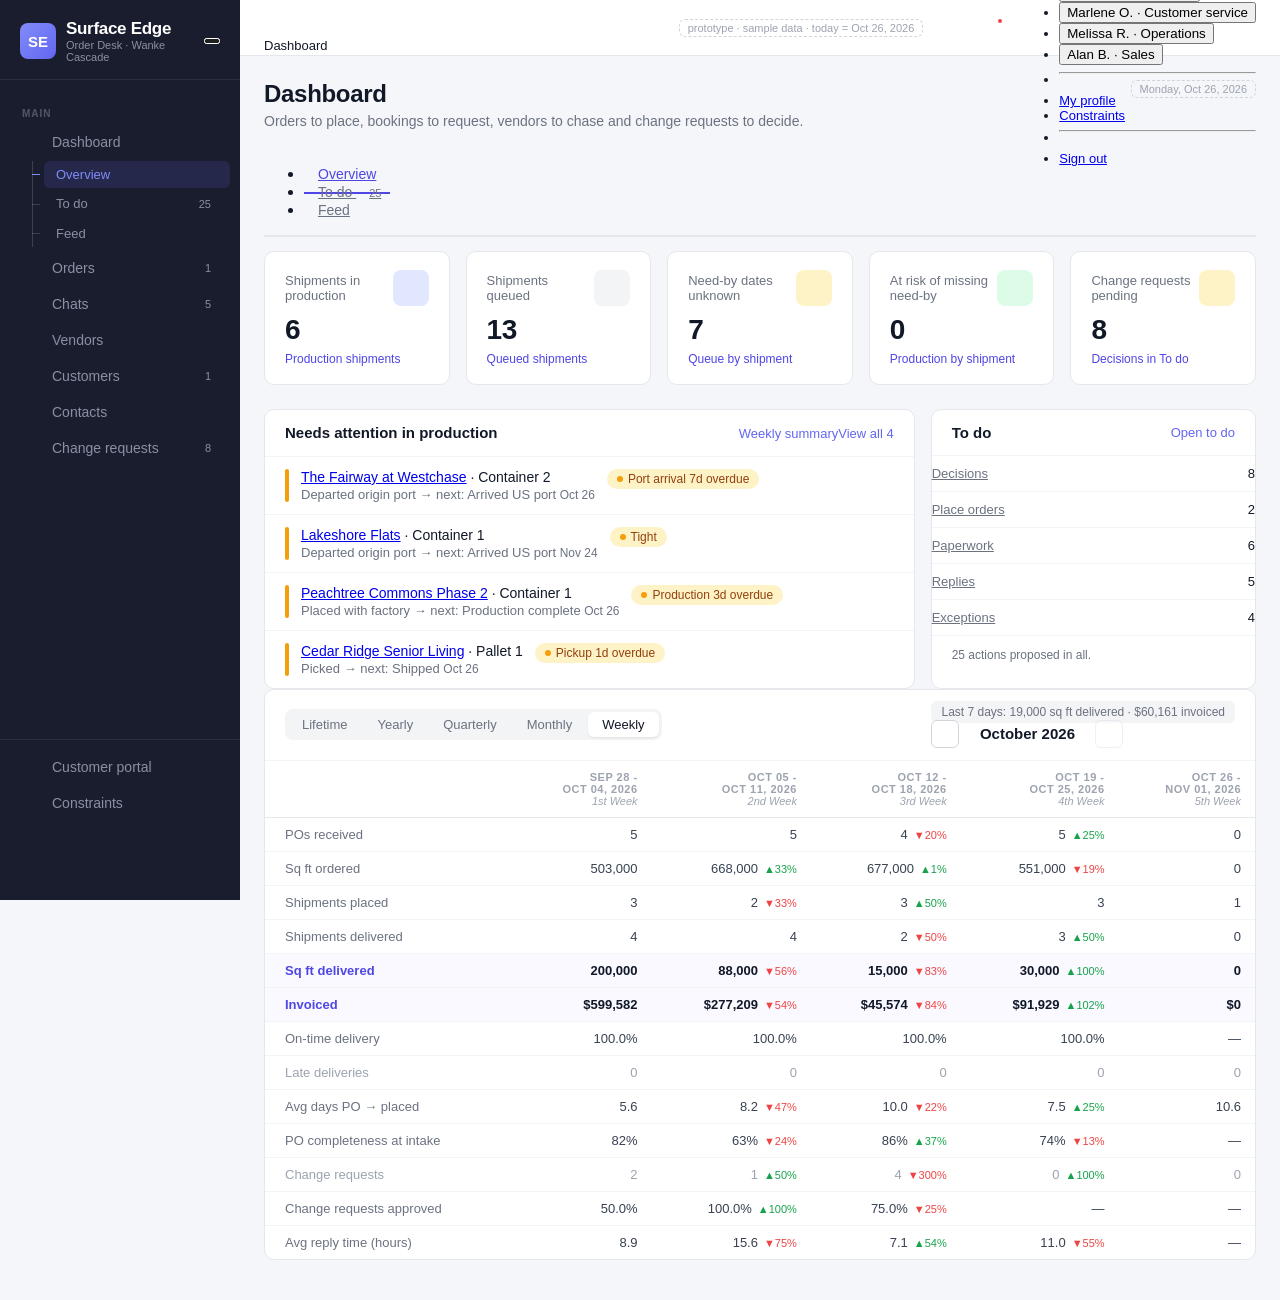
==== index.html @ 7a748e6c "Merge pull request #26 from AndrewJMason/fix-phone-breadcrumb Fix the breadcrumb running under the t" ====
<!doctype html>
<html lang="en">
<head>
<meta charset="utf-8">
<meta name="viewport" content="width=device-width, initial-scale=1, viewport-fit=cover">
<style>[hidden]{display:none!important}img{max-width:100%}</style>
<title>Surface Edge Order Desk</title>
<link rel="stylesheet" href="bootstrap.min.css">
<link rel="stylesheet" href="bootstrap-icons.min.css">
<style>
/* Layout follows the admin templates: fixed dark sidebar, white topbar with breadcrumbs, page-content with page-header, tabs, toolbar, data tables. Colors are tokens so the viewer's dark theme works; the sidebar stays dark in both. */
:root{
  --sidebar-width:240px; --sidebar-bg:#1a1d2e; --sidebar-text:#8b8fa3; --sidebar-hover:#ffffff; --sidebar-active-bg:rgba(99,102,241,.15); --sidebar-active-text:#818cf8; --topbar-height:56px;
  --page-bg:#f5f6fa; --surface:#ffffff; --surface-2:#f9fafb; --surface-3:#f3f4f6; --border:#e5e7eb; --border-soft:#f3f4f6; --border-input:#d1d5db;
  --text:#111827; --text-2:#374151; --text-muted:#6b7280; --text-faint:#9ca3af; --accent:#4f46e5; --accent-2:#6366f1;
  --good-fg:#166534; --good-bg:#dcfce7; --good-dot:#16a34a; --warn-fg:#92400e; --warn-bg:#fef3c7; --warn-dot:#f59e0b; --crit-fg:#991b1b; --crit-bg:#fee2e2; --crit-dot:#ef4444; --info-fg:#3730a3; --info-bg:#e0e7ff; --info-dot:#6366f1; --gray-fg:#6b7280; --gray-bg:#f3f4f6; --gray-dot:#9ca3af;
  --bs-primary:#4f46e5; --bs-primary-rgb:79,70,229; --bs-link-color:#4f46e5; --bs-link-color-rgb:79,70,229; --bs-link-hover-color:#4338ca; --bs-link-hover-color-rgb:67,56,202;
  --bs-body-bg:var(--page-bg); --bs-body-color:var(--text); --bs-border-color:var(--border); --bs-offcanvas-width:var(--sidebar-width);
}
@media (prefers-color-scheme: dark){ :root:not([data-theme="light"]){
  --page-bg:#0f1117; --surface:#161925; --surface-2:#1b1f2d; --surface-3:#222738; --border:#2a2f42; --border-soft:#222738; --border-input:#3a4057;
  --text:#f3f4f6; --text-2:#d1d5db; --text-muted:#9ca3af; --text-faint:#6b7280; --accent:#818cf8; --accent-2:#a5b4fc;
  --good-fg:#86efac; --good-bg:rgba(34,197,94,.15); --warn-fg:#fcd34d; --warn-bg:rgba(245,158,11,.15); --crit-fg:#fca5a5; --crit-bg:rgba(239,68,68,.15); --info-fg:#c7d2fe; --info-bg:rgba(99,102,241,.18); --gray-fg:#9ca3af; --gray-bg:#222738;
  --bs-primary:#6366f1; --bs-primary-rgb:99,102,241; --bs-link-color:#a5b4fc; --bs-link-color-rgb:165,180,252; --bs-link-hover-color:#c7d2fe; --bs-link-hover-color-rgb:199,210,254; color-scheme:dark } }
:root[data-theme="dark"]{
  --page-bg:#0f1117; --surface:#161925; --surface-2:#1b1f2d; --surface-3:#222738; --border:#2a2f42; --border-soft:#222738; --border-input:#3a4057;
  --text:#f3f4f6; --text-2:#d1d5db; --text-muted:#9ca3af; --text-faint:#6b7280; --accent:#818cf8; --accent-2:#a5b4fc;
  --good-fg:#86efac; --good-bg:rgba(34,197,94,.15); --warn-fg:#fcd34d; --warn-bg:rgba(245,158,11,.15); --crit-fg:#fca5a5; --crit-bg:rgba(239,68,68,.15); --info-fg:#c7d2fe; --info-bg:rgba(99,102,241,.18); --gray-fg:#9ca3af; --gray-bg:#222738;
  --bs-primary:#6366f1; --bs-primary-rgb:99,102,241; --bs-link-color:#a5b4fc; --bs-link-color-rgb:165,180,252; --bs-link-hover-color:#c7d2fe; --bs-link-hover-color-rgb:199,210,254; color-scheme:dark }

*{box-sizing:border-box}
html,body{min-height:100%}
body{font-family:-apple-system,BlinkMacSystemFont,'Segoe UI',Roboto,'Helvetica Neue',Arial,sans-serif;background:var(--page-bg);color:var(--text);margin:0;min-height:100vh}
.btn-primary{--bs-btn-bg:var(--accent);--bs-btn-border-color:var(--accent);--bs-btn-hover-bg:#4338ca;--bs-btn-hover-border-color:#4338ca;--bs-btn-active-bg:#4338ca;--bs-btn-active-border-color:#4338ca}
.btn-outline-secondary{--bs-btn-color:var(--text-2);--bs-btn-border-color:var(--border-input);--bs-btn-hover-bg:var(--surface-2);--bs-btn-hover-color:var(--text);--bs-btn-hover-border-color:#b0b5c0;--bs-btn-active-bg:var(--surface-3);--bs-btn-active-color:var(--text);--bs-btn-active-border-color:#b0b5c0;background:var(--surface)}
.btn-outline-danger{--bs-btn-hover-bg:var(--crit-bg);--bs-btn-hover-color:var(--crit-fg)}
.form-control,.form-select{background:var(--surface);color:var(--text);border-color:var(--border-input)}
.form-control:focus,.form-select:focus{border-color:#818cf8;box-shadow:0 0 0 3px rgba(99,102,241,.12)}
.dropdown-menu{--bs-dropdown-bg:var(--surface);--bs-dropdown-color:var(--text);--bs-dropdown-link-color:var(--text-2);--bs-dropdown-border-color:var(--border);--bs-dropdown-link-hover-bg:var(--surface-3)}
.minw0{min-width:0}
.mono{font-family:var(--bs-font-monospace);font-size:.92em;font-variant-numeric:tabular-nums}

/* ── Sidebar ── */
.sidebar{position:fixed;top:0;left:0;width:var(--sidebar-width);height:100vh;z-index:1040;overflow-y:auto;display:flex;flex-direction:column;padding-top:env(safe-area-inset-top,0px)}
.sidebar-inner{background:var(--sidebar-bg);display:flex;flex-direction:column;min-height:100%;width:100%}
.sidebar-logo{padding:20px 20px 16px;display:flex;align-items:center;gap:10px;border-bottom:1px solid rgba(255,255,255,.07)}
.sidebar-logo .logo-icon{width:36px;height:36px;background:linear-gradient(135deg,#818cf8,#6366f1);border-radius:8px;display:flex;align-items:center;justify-content:center;color:#fff;font-weight:700;font-size:15px;flex-shrink:0}
.sidebar-logo .logo-text{color:#fff;font-size:17px;font-weight:600;letter-spacing:-.3px;line-height:1.1}
.sidebar-logo .logo-sub{color:var(--sidebar-text);font-size:11px}
.sidebar-nav{flex:1;padding:12px 10px}
.nav-section-label{font-size:10px;font-weight:600;text-transform:uppercase;letter-spacing:1px;color:rgba(139,143,163,.5);padding:16px 12px 6px}
.sidebar .nav-link{display:flex;align-items:center;gap:10px;padding:9px 12px;border-radius:6px;color:var(--sidebar-text);font-size:14px;font-weight:450;text-decoration:none;transition:all .15s ease;margin-bottom:2px}
.sidebar .nav-link:hover{background:rgba(255,255,255,.06);color:var(--sidebar-hover)}
.sidebar .nav-link.active{background:var(--sidebar-active-bg);color:var(--sidebar-active-text);font-weight:500}
.sidebar .nav-link .bi{font-size:17px;width:20px;text-align:center}
.sidebar .nav-link .badge{margin-left:auto;font-size:11px;font-weight:500;padding:2px 7px;border-radius:10px}
/* Group row is the toggle: section icon when closed, down chevron when open. The sub-item rail runs under the chevron's center (12px padding + half of the 20px icon column). */
button.nav-link{width:100%;border:0;background:transparent;font:inherit;text-align:left;cursor:pointer}
.nav-group .nav-link .bi-chevron-down{font-size:13px}
.nav-sub{display:none;position:relative;margin:0 0 4px 22px;padding-left:12px}
.nav-group.open .nav-sub{display:block}
.nav-sub::before{content:"";position:absolute;left:-0.5px;top:0;bottom:0;width:1px;background:rgba(139,143,163,.3)}
.nav-sub .nav-link{padding:6px 12px 6px 12px;font-size:13px;position:relative}
.nav-sub .nav-link::before{content:"";position:absolute;left:-12px;top:50%;width:8px;height:1px;background:rgba(139,143,163,.3)}
.nav-sub .nav-link.active::before{background:var(--sidebar-active-text)}
/* The extra bottom padding keeps these links clear of the Pinpoint feedback button, which sits 20px from the bottom-left corner. */
.sidebar-bottom{padding:10px 10px 78px;border-top:1px solid rgba(255,255,255,.07)}
.sidebar .btn-close{filter:invert(1) grayscale(100%) brightness(200%)}
/* On phones the sidebar is a Bootstrap offcanvas, so it needs Bootstrap's offcanvas z-index (1045) to sit above the backdrop (1040). The z-index on .sidebar above is for desktop and would leave the open menu under the backdrop. */
@media (max-width:767.98px){.sidebar{padding-top:0;z-index:1045}}

/* ── Main / Topbar ── */
.main-content{margin-left:var(--sidebar-width);min-height:100vh;display:flex;flex-direction:column}
body.portal .sidebar{display:none}
body.portal .main-content{margin-left:0}
@media (max-width:767.98px){.main-content{margin-left:0}}
.topbar{height:var(--topbar-height);background:var(--surface);border-bottom:1px solid var(--border);display:flex;align-items:center;justify-content:space-between;padding:0 24px;position:sticky;top:env(safe-area-inset-top,0px);z-index:1030;gap:12px}
/* The breadcrumb is one line of text that ends in an ellipsis when there isn't room, as on phones. Bootstrap's flex row with floated dividers squeezed the items into each other, and the nav around it did not shrink, so the trail ran under the topbar buttons. */
.topbar nav{min-width:0}
.breadcrumb{display:block;margin:0;background:transparent;padding:0;font-size:13px;white-space:nowrap;overflow:hidden;text-overflow:ellipsis}
.breadcrumb-item{display:inline}
.breadcrumb-item a{color:var(--text-muted);text-decoration:none}
.breadcrumb-item a:hover{color:var(--accent)}
.breadcrumb-item.active{color:var(--text);font-weight:500}
.breadcrumb-item+.breadcrumb-item::before{float:none;color:var(--text-faint)}
.topbar-right{display:flex;align-items:center;gap:8px;flex-shrink:0}
.topbar-icon-btn{width:36px;height:36px;border-radius:8px;border:none;background:transparent;color:var(--text-muted);display:flex;align-items:center;justify-content:center;font-size:18px;cursor:pointer;position:relative}
.topbar-icon-btn:hover{background:var(--surface-3);color:var(--text)}
.topbar-icon-btn .notification-dot{position:absolute;top:7px;right:7px;width:8px;height:8px;background:#ef4444;border-radius:50%;border:2px solid var(--surface)}
.user-menu-btn{display:flex;align-items:center;gap:8px;padding:4px 8px 4px 4px;border-radius:8px;border:none;background:transparent;cursor:pointer}
.user-menu-btn:hover{background:var(--surface-3)}
.user-avatar{width:32px;height:32px;border-radius:50%;background:linear-gradient(135deg,#818cf8,#6366f1);display:flex;align-items:center;justify-content:center;color:#fff;font-size:13px;font-weight:600}
.user-menu-btn .user-name{font-size:13px;font-weight:500;color:var(--text-2)}
.proto-tag{font-size:11px;color:var(--text-faint);border:1px dashed var(--border-input);border-radius:6px;padding:2px 8px;white-space:nowrap}

/* ── Page ── */
.page-content{flex:1;padding:24px;display:flex;flex-direction:column;gap:0;min-width:0}
@media (max-width:767.98px){.page-content{padding:16px}}
.page-header{display:flex;align-items:flex-start;justify-content:space-between;margin-bottom:20px;gap:12px;flex-wrap:wrap}
.page-header-left{display:flex;align-items:flex-start;gap:12px;min-width:0}
.page-header h1{font-size:24px;font-weight:700;color:var(--text);margin:0;letter-spacing:-.3px;line-height:1.2}
.page-header .record-id{font-size:13px;color:var(--text-faint);font-weight:400;margin-left:8px;font-family:var(--bs-font-monospace)}
.page-subtitle{font-size:14px;color:var(--text-muted);margin-top:4px;max-width:70ch}
.page-header-actions{display:flex;align-items:center;gap:8px;flex-wrap:wrap}
.back-btn{width:36px;height:36px;border-radius:8px;border:1px solid var(--border-input);background:var(--surface);color:var(--text-muted);display:flex;align-items:center;justify-content:center;font-size:16px;cursor:pointer;flex-shrink:0;text-decoration:none;margin-top:2px}
.back-btn:hover{background:var(--surface-2);color:var(--text-2)}
.page-tabs{margin-bottom:20px}
.page-tabs .nav-tabs{border-bottom:2px solid var(--border)}
.page-tabs .nav-tabs .nav-link{border:none;border-bottom:2px solid transparent;margin-bottom:-2px;padding:10px 16px;font-size:14px;font-weight:500;color:var(--text-muted)}
.page-tabs .nav-tabs .nav-link:hover{color:var(--text-2);border-color:var(--border-input)}
.page-tabs .nav-tabs .nav-link.active{color:var(--accent);border-color:var(--accent);background:transparent}
.page-tabs .nav-tabs .nav-link .badge{font-size:11px;font-weight:500;padding:2px 7px;border-radius:10px;margin-left:6px;vertical-align:middle}
.toolbar{display:flex;align-items:center;justify-content:space-between;margin-bottom:16px;gap:12px;flex-wrap:wrap}
.toolbar-search{position:relative;flex:0 1 360px;min-width:200px}
.toolbar-search .form-control{padding-left:38px;border-radius:8px;height:38px;font-size:14px}
.toolbar-search .search-icon{position:absolute;left:12px;top:50%;transform:translateY(-50%);color:var(--text-faint);font-size:15px;pointer-events:none}
.toolbar-right{display:flex;align-items:center;gap:8px}
.toolbar-btn{display:flex;align-items:center;gap:6px;height:36px;padding:0 10px;border-radius:8px;border:1px solid var(--border-input);background:var(--surface);color:var(--text-2);font-size:13px;font-weight:500;cursor:pointer;white-space:nowrap}
.toolbar-btn:hover,.toolbar-btn.show{background:var(--surface-2)}
.toolbar-btn .bi{font-size:16px;color:var(--text-muted)}
.toolbar-btn.has-value{padding-right:12px;border-color:var(--accent-2);color:var(--accent)}
.toolbar-btn.has-value .bi{color:var(--accent)}
.toolbar-btn.dropdown-toggle::after{display:none}
.dropdown-menu{--bs-dropdown-link-active-bg:var(--accent);--bs-dropdown-link-active-color:#fff;--bs-dropdown-header-color:var(--text-faint);font-size:13px;min-width:200px}
.dropdown-header{font-size:11px;text-transform:uppercase;letter-spacing:.5px;font-weight:600}
.layout-toggle{display:flex;border:1px solid var(--border-input);border-radius:8px;overflow:hidden;background:var(--surface)}
.layout-toggle .toggle-label{display:flex;align-items:center;padding:0 10px;font-size:12px;color:var(--text-faint);border-right:1px solid var(--border-input);white-space:nowrap}
.layout-toggle .toggle-btn{display:flex;align-items:center;gap:6px;padding:0 12px;height:36px;border:none;background:var(--surface);color:var(--text-faint);cursor:pointer;font-size:13px;font-weight:500;white-space:nowrap}
.layout-toggle .toggle-btn:not(:last-child){border-right:1px solid var(--border-input)}
.layout-toggle .toggle-btn:hover{color:var(--text-2);background:var(--surface-2)}
.layout-toggle .toggle-btn.active{background:var(--surface-3);color:var(--text)}
/* Info strip: one fixed-height line under the tab row on every index page; click to read the full note. */
.info-strip{display:flex;align-items:flex-start;gap:10px;width:100%;text-align:left;background:var(--surface-2);border:1px solid var(--border);border-radius:8px;padding:8px 12px;margin:0 0 16px;color:var(--text-muted);font-size:13px;line-height:1.45;cursor:pointer;font-family:inherit}
.info-strip:hover{border-color:var(--border-input);color:var(--text-2)}
.info-strip .bi-info-circle{color:var(--accent-2);font-size:15px;flex-shrink:0;line-height:1.3}
.info-strip .info-text{flex:1;min-width:0;white-space:nowrap;overflow:hidden;text-overflow:ellipsis}
.info-strip.open .info-text{white-space:normal}
.info-strip .info-chev{flex-shrink:0;font-size:11px;color:var(--text-faint);transition:transform .15s ease;line-height:1.6}
.info-strip:not(.open):not(.clipped){cursor:default}
.sub-nav{gap:4px;margin:-4px 0 12px;flex-wrap:nowrap;overflow-x:auto}
.sub-nav .nav-link{padding:4px 12px;font-size:13px;font-weight:500;border-radius:999px;color:var(--text-muted);white-space:nowrap}
.sub-nav .nav-link:hover{color:var(--text-2);background:var(--surface-3)}
.sub-nav .nav-link.active{background:var(--info-bg);color:var(--accent)}
.sub-nav .nav-link .badge{font-size:11px;font-weight:500;padding:2px 7px;border-radius:10px;margin-left:4px}
.feed-list{list-style:none;margin:0;padding:0 20px 8px;flex:1}
.feed-day{font-size:11px;font-weight:600;text-transform:uppercase;letter-spacing:.5px;color:var(--text-faint);padding:14px 0 6px;border-bottom:1px solid var(--border-soft)}
.feed-item{display:flex;gap:12px;padding:10px 0;border-bottom:1px solid var(--border-soft)}
.feed-line{font-size:13px;color:var(--text-2);line-height:1.5}
.feed-line b{color:var(--text);font-weight:600}
.feed-meta{display:flex;gap:10px;flex-wrap:wrap;font-size:12px;color:var(--text-faint);margin-top:2px}
/* ── Portal chat launcher ── */
.cw-bubble{position:fixed;right:20px;bottom:calc(20px + env(safe-area-inset-bottom,0px));width:56px;height:56px;border-radius:50%;border:0;background:linear-gradient(135deg,#818cf8,#4f46e5);color:#fff;font-size:24px;display:flex;align-items:center;justify-content:center;box-shadow:0 6px 20px rgba(79,70,229,.35);cursor:pointer;z-index:1090;transition:transform .15s ease}
.cw-bubble:hover{transform:scale(1.05)}
.cw-bubble:focus-visible{outline:3px solid var(--accent-2);outline-offset:3px}
.cw-bubble .cw-count{position:absolute;top:-2px;right:-2px;min-width:20px;height:20px;border-radius:10px;background:#ef4444;color:#fff;font-size:11px;font-weight:600;display:flex;align-items:center;justify-content:center;padding:0 5px;border:2px solid var(--page-bg)}
.cw-panel{position:fixed;right:20px;bottom:calc(88px + env(safe-area-inset-bottom,0px));width:380px;max-width:calc(100vw - 32px);height:min(600px,calc(100vh - 120px));background:var(--surface);border:1px solid var(--border);border-radius:14px;box-shadow:0 12px 40px rgba(0,0,0,.18);z-index:1090;display:flex;flex-direction:column;overflow:hidden}
@media (max-width:575.98px){.cw-panel{right:16px;left:16px;width:auto;bottom:calc(84px + env(safe-area-inset-bottom,0px));height:calc(100vh - 110px)}.cw-bubble{right:16px}}
.cw-head{background:linear-gradient(135deg,#6366f1,#4338ca);color:#fff;padding:16px 18px;display:flex;align-items:flex-start;gap:10px}
.cw-head h3{font-size:16px;font-weight:600;margin:0;color:#fff}
.cw-head .cw-sub{font-size:12px;opacity:.85;margin-top:2px}
.cw-head button{border:0;background:rgba(255,255,255,.15);color:#fff;width:28px;height:28px;border-radius:7px;display:flex;align-items:center;justify-content:center;cursor:pointer;flex-shrink:0}
.cw-head button:hover{background:rgba(255,255,255,.28)}
.cw-team{display:flex;margin-top:10px}
.cw-team span{width:26px;height:26px;border-radius:50%;background:rgba(255,255,255,.22);border:2px solid #4f46e5;margin-right:-6px;font-size:10px;font-weight:600;display:flex;align-items:center;justify-content:center}
.cw-body{flex:1;overflow-y:auto;padding:14px;display:flex;flex-direction:column;gap:12px;background:var(--surface-2)}
.cw-card{background:var(--surface);border:1px solid var(--border);border-radius:10px;overflow:hidden}
.cw-card-title{font-size:12px;font-weight:600;color:var(--text-muted);text-transform:uppercase;letter-spacing:.5px;padding:10px 14px 4px}
.cw-new{display:flex;align-items:center;gap:10px;width:100%;border:0;background:var(--surface);padding:12px 14px;text-align:left;cursor:pointer;color:var(--text)}
.cw-new:hover{background:var(--surface-2)}
.cw-new .cw-ico{width:34px;height:34px;border-radius:50%;background:var(--info-bg);color:var(--accent);display:flex;align-items:center;justify-content:center;flex-shrink:0}
.cw-thread{display:flex;gap:10px;width:100%;border:0;border-top:1px solid var(--border-soft);background:var(--surface);padding:10px 14px;text-align:left;cursor:pointer;color:var(--text)}
.cw-thread:hover{background:var(--surface-2)}
.cw-thread .cw-subj{font-size:13px;font-weight:500;white-space:nowrap;overflow:hidden;text-overflow:ellipsis}
.cw-thread .cw-prev{font-size:12px;color:var(--text-muted);white-space:nowrap;overflow:hidden;text-overflow:ellipsis}
.cw-thread .cw-when{font-size:11px;color:var(--text-faint);white-space:nowrap}
.cw-dot{width:8px;height:8px;border-radius:50%;background:var(--accent-2);display:inline-block;margin-left:6px;vertical-align:middle}
.cw-msgs{display:flex;flex-direction:column;gap:10px}
.cw-msg{max-width:85%;display:flex;flex-direction:column;gap:3px}
.cw-msg .cw-who{font-size:11px;color:var(--text-faint)}
.cw-msg .cw-text{background:var(--surface);border:1px solid var(--border);border-radius:12px;padding:8px 12px;font-size:13px;line-height:1.5;color:var(--text-2);white-space:pre-wrap}
.cw-msg.mine{align-self:flex-end;align-items:flex-end}
.cw-msg.mine .cw-text{background:var(--accent);border-color:var(--accent);color:#fff}
.cw-foot{border-top:1px solid var(--border);padding:10px 12px;background:var(--surface);display:flex;flex-direction:column;gap:8px}
.cw-foot textarea{resize:none;min-height:64px;font-size:13px}
@media (max-width:575.98px){.portal-topbar{padding:0 16px}.portal-topbar #portal-cust{max-width:140px}.portal-topbar .topbar-right{min-width:0}}
.cw-note{font-size:11px;color:var(--text-faint)}

.info-strip:not(.open):not(.clipped) .info-chev{visibility:hidden}
.info-strip.open .info-chev{transform:rotate(180deg)}
/* One row: page tabs on the left, search / group / filter / sort on the right */
.page-nav{display:flex;align-items:flex-end;justify-content:space-between;gap:12px 16px;flex-wrap:wrap;border-bottom:2px solid var(--border);margin-bottom:14px}
.page-nav .nav-tabs{border-bottom:0;flex-wrap:nowrap;overflow-x:auto}
.page-nav .nav-tabs .nav-link{border:none;border-bottom:2px solid transparent;margin-bottom:-2px;padding:10px 14px;font-size:14px;font-weight:500;color:var(--text-muted);white-space:nowrap}
.page-nav .nav-tabs .nav-link:hover{color:var(--text-2);border-color:var(--border-input)}
.page-nav .nav-tabs .nav-link.active{color:var(--accent);border-color:var(--accent);background:transparent}
.page-nav .nav-tabs .nav-link .badge{font-size:11px;font-weight:500;padding:2px 7px;border-radius:10px;margin-left:6px;vertical-align:middle}
.page-nav .toolbar-right{padding-bottom:8px;margin-left:auto;flex-wrap:nowrap;min-width:0}
.page-nav .toolbar-search{flex:1 1 120px;min-width:110px;max-width:260px}
@media (max-width:575.98px){.page-nav .toolbar-right{flex-wrap:wrap}}
.page-nav .toolbar-search .form-control{height:36px}

/* ── Tables ── */
/* Index lists grow to the bottom of the viewport so the pagination footer sits near the fold. */
.data-table-wrapper{background:var(--surface);border:1px solid var(--border);border-radius:10px;overflow:hidden;display:flex;flex-direction:column;flex:1 1 auto;min-height:320px}
.data-table-wrapper .table-responsive{flex:1}
.grow{flex:1 1 auto;display:flex;flex-direction:column;min-height:320px}
.grow>.action-list,.grow>.thread-list{flex:1}
.chat-layout.grow{display:grid;align-items:stretch}
.chat-layout>.detail-card{display:flex;flex-direction:column;min-height:100%}
.chat-layout>.detail-card>.thread-list,.chat-layout>.detail-card>.msgs{flex:1}
.table{margin:0;font-size:14px;--bs-table-bg:transparent;--bs-table-color:var(--text-2);--bs-table-hover-bg:var(--surface-2);--bs-table-hover-color:var(--text-2)}
.table thead th{background:var(--surface-2);border-bottom:1px solid var(--border);font-weight:600;font-size:12px;text-transform:uppercase;letter-spacing:.5px;color:var(--text-muted);padding:12px 16px;white-space:nowrap}
.table tbody td{padding:12px 16px;vertical-align:middle;border-bottom:1px solid var(--border-soft);color:var(--text-2)}
.table tbody tr:last-child td{border-bottom:none}
.table tbody tr.link{cursor:pointer}
.item-name{font-weight:500;color:var(--text)}
.item-name a{color:var(--text);text-decoration:none}
.item-name a:hover{color:var(--accent)}
.item-sub{font-size:12px;color:var(--text-muted);font-weight:400}
.table-footer{display:flex;align-items:center;justify-content:space-between;padding:12px 16px;border-top:1px solid var(--border);background:var(--surface);font-size:13px;color:var(--text-muted);gap:12px;flex-wrap:wrap}
.pagination{margin:0;gap:2px}
.pagination .page-link{border:1px solid var(--border-input);color:var(--text-2);font-size:13px;font-weight:500;padding:5px 11px;border-radius:6px!important;min-width:34px;text-align:center;background:var(--surface)}
.pagination .page-item.active .page-link{background:var(--accent);border-color:var(--accent);color:#fff}
.pagination .page-item.disabled .page-link{color:var(--border-input);background:var(--surface)}
.num{text-align:right;font-family:var(--bs-font-monospace);font-variant-numeric:tabular-nums}

/* ── Badges ── */
.status-badge{display:inline-flex;align-items:center;gap:5px;padding:3px 10px;border-radius:20px;font-size:12px;font-weight:500;white-space:nowrap}
.status-badge .status-dot{width:6px;height:6px;border-radius:50%}
.status-badge.active{background:var(--good-bg);color:var(--good-fg)} .status-badge.active .status-dot{background:var(--good-dot)}
.status-badge.pending{background:var(--warn-bg);color:var(--warn-fg)} .status-badge.pending .status-dot{background:var(--warn-dot)}
.status-badge.danger{background:var(--crit-bg);color:var(--crit-fg)} .status-badge.danger .status-dot{background:var(--crit-dot)}
.status-badge.info{background:var(--info-bg);color:var(--info-fg)} .status-badge.info .status-dot{background:var(--info-dot)}
.status-badge.inactive{background:var(--gray-bg);color:var(--gray-fg)} .status-badge.inactive .status-dot{background:var(--gray-dot)}
.tag{display:inline-flex;align-items:center;padding:3px 10px;border-radius:6px;font-size:12px;font-weight:500;background:var(--surface-3);color:var(--text-2)}
.tag.blue{background:var(--info-bg);color:var(--info-fg)} .tag.amber{background:var(--warn-bg);color:var(--warn-fg)} .tag.green{background:var(--good-bg);color:var(--good-fg)} .tag.red{background:var(--crit-bg);color:var(--crit-fg)}
.tag-list{display:flex;flex-wrap:wrap;gap:6px}

/* ── Cards (dashboard-card / detail-card) ── */
.detail-card{background:var(--surface);border:1px solid var(--border);border-radius:10px;display:flex;flex-direction:column;min-width:0}
.detail-card-header{display:flex;align-items:center;justify-content:space-between;padding:14px 20px;border-bottom:1px solid var(--border-soft);gap:10px;flex-wrap:wrap}
.detail-card-header h3{font-size:15px;font-weight:600;color:var(--text);margin:0}
.detail-card-header .card-action{font-size:13px;color:var(--accent-2);text-decoration:none;font-weight:500}
.detail-card-header .card-action:hover{color:var(--accent)}
.detail-card-header .card-note{font-size:13px;color:var(--text-muted)}
.detail-card-body{padding:20px}
.detail-card-body.flush{padding:0}
.detail-card-footer{padding:12px 20px;border-top:1px solid var(--border-soft);font-size:12px;color:var(--text-muted)}
.stat-cards{display:grid;grid-template-columns:repeat(auto-fit,minmax(170px,1fr));gap:16px;margin-bottom:24px}
.stat-card{background:var(--surface);border:1px solid var(--border);border-radius:10px;padding:18px 20px}
.stat-card-header{display:flex;align-items:center;justify-content:space-between;margin-bottom:10px;gap:8px}
.stat-card-header .stat-label{font-size:13px;font-weight:500;color:var(--text-muted)}
.stat-icon{width:36px;height:36px;border-radius:8px;display:flex;align-items:center;justify-content:center;font-size:17px;flex-shrink:0}
.stat-icon.blue{background:var(--info-bg);color:var(--info-dot)} .stat-icon.green{background:var(--good-bg);color:var(--good-dot)} .stat-icon.amber{background:var(--warn-bg);color:var(--warn-dot)} .stat-icon.red{background:var(--crit-bg);color:var(--crit-dot)} .stat-icon.gray{background:var(--gray-bg);color:var(--gray-fg)}
.stat-value{font-size:28px;font-weight:700;color:var(--text);letter-spacing:-.5px;line-height:1}
.stat-change{font-size:12px;color:var(--text-faint);margin-top:8px}
a.stat-card{display:block;text-decoration:none;color:inherit;transition:border-color .15s ease}
a.stat-card:hover{border-color:var(--accent-2)}
a.stat-card .stat-link{font-size:12px;color:var(--accent);margin-top:8px;display:flex;align-items:center;gap:4px}
/* Period comparison (performance over time) */
.period-card{background:var(--surface);border:1px solid var(--border);border-radius:10px;margin-bottom:16px;overflow:hidden}
.period-card-header{display:flex;align-items:center;justify-content:space-between;padding:12px 20px;border-bottom:1px solid var(--border-soft);gap:12px;flex-wrap:wrap}
.period-toggle{display:flex;background:var(--surface-3);border-radius:8px;padding:3px;gap:2px}
.period-toggle .toggle-btn{padding:5px 14px;border-radius:6px;border:none;background:transparent;font-size:13px;font-weight:500;color:var(--text-muted);cursor:pointer;white-space:nowrap}
.period-toggle .toggle-btn:hover{color:var(--text-2)}
.period-toggle .toggle-btn.active{background:var(--surface);color:var(--text);box-shadow:0 1px 2px rgba(0,0,0,.08)}
.period-nav{display:flex;align-items:center;gap:8px}
.period-nav .year-label{font-size:15px;font-weight:600;color:var(--text);min-width:120px;text-align:center}
.period-nav .nav-arrow{width:28px;height:28px;border-radius:6px;border:1px solid var(--border-input);background:var(--surface);color:var(--text-muted);display:flex;align-items:center;justify-content:center;cursor:pointer;font-size:13px}
.period-nav .nav-arrow:hover{background:var(--surface-2);color:var(--text-2)}
.period-nav .nav-arrow:disabled{opacity:.35;cursor:default}
.period-today{font-size:12px;font-weight:500;color:var(--text-muted);background:var(--surface-3);padding:4px 10px;border-radius:6px;white-space:nowrap}
.period-table{width:100%;font-size:13px;border-collapse:collapse}
.period-table thead th{padding:10px 14px;font-size:11px;font-weight:600;text-transform:uppercase;letter-spacing:.5px;color:var(--text-faint);text-align:right;border-bottom:1px solid var(--border);white-space:nowrap;vertical-align:bottom}
.period-table thead th:first-child{text-align:left;color:var(--text-muted);padding-left:20px}
.period-table thead th .sub{display:block;font-weight:400;text-transform:none;letter-spacing:0;font-style:italic;color:var(--text-faint);font-size:11px}
.period-table tbody td{padding:9px 14px;text-align:right;color:var(--text-2);font-variant-numeric:tabular-nums;border-bottom:1px solid var(--border-soft);white-space:nowrap}
.period-table tbody td:first-child{text-align:left;font-weight:500;color:var(--text-muted);padding-left:20px;white-space:normal}
.period-table tbody tr:last-child td{border-bottom:none}
.period-table tbody tr.row-highlight td{font-weight:600;color:var(--text);background:rgba(99,102,241,.04)}
.period-table tbody tr.row-highlight td:first-child{color:var(--accent)}
.period-table tbody tr.row-negative td{color:var(--text-faint)}
.period-table .empty-cell{color:var(--border-input)}
.period-table .delta{font-size:11px;font-weight:500;margin-left:6px}
.period-table .delta.up{color:var(--good-dot)} .period-table .delta.down{color:var(--crit-dot)}
.dashboard-grid{display:grid;grid-template-columns:2fr 1fr;gap:16px}
.show-layout{display:grid;grid-template-columns:2fr 1fr;gap:20px}
@media (max-width:991.98px){.dashboard-grid,.show-layout{grid-template-columns:1fr}}
.show-main,.show-sidebar{display:flex;flex-direction:column;gap:20px;min-width:0}
.stack{display:flex;flex-direction:column;gap:16px}

/* ── Rows / lists ── */
.action-list{list-style:none;margin:0;padding:0}
.action-item{display:flex;align-items:flex-start;gap:12px;padding:12px 20px;border-bottom:1px solid var(--border-soft)}
.action-item:last-child{border-bottom:none}
.action-item.done{opacity:.55}
.action-item .stripe{width:4px;align-self:stretch;border-radius:2px;background:var(--border-input);flex-shrink:0}
.stripe.crit{background:var(--crit-dot)} .stripe.warn{background:var(--warn-dot)} .stripe.good{background:var(--good-dot)} .stripe.info{background:var(--info-dot)}
.action-text{font-size:14px;color:var(--text);font-weight:500}
.action-sub{font-size:13px;color:var(--text-muted);margin-top:2px}
.action-btns{display:flex;gap:6px;flex-wrap:wrap;justify-content:flex-end;flex-shrink:0}
.empty{padding:20px;color:var(--text-muted);font-size:14px}
.status-banner{display:flex;align-items:center;gap:10px;padding:10px 16px;border-radius:8px;margin-bottom:20px;font-size:13px;font-weight:500;flex-wrap:wrap}
.status-banner.active{background:var(--good-bg);color:var(--good-fg);border:1px solid rgba(34,197,94,.25)}
.status-banner.pending{background:var(--warn-bg);color:var(--warn-fg);border:1px solid rgba(245,158,11,.3)}
.status-banner.danger{background:var(--crit-bg);color:var(--crit-fg);border:1px solid rgba(239,68,68,.3)}
.status-banner.info{background:var(--info-bg);color:var(--info-fg);border:1px solid rgba(99,102,241,.3)}
.status-banner .bi{font-size:16px}
.detail-grid{display:grid;grid-template-columns:1fr 1fr;gap:0 20px}
.detail-field{padding:10px 0;border-bottom:1px solid var(--border-soft);min-width:0}
.detail-field.full-width{grid-column:1/-1}
.detail-label{font-size:11px;font-weight:600;color:var(--text-faint);text-transform:uppercase;letter-spacing:.5px;margin-bottom:3px}
.detail-value{font-size:14px;color:var(--text);font-weight:450;overflow-wrap:anywhere}
.meta-list{list-style:none;padding:0;margin:0}
.meta-item{display:flex;align-items:flex-start;justify-content:space-between;gap:12px;padding:10px 0;border-bottom:1px solid var(--border-soft)}
.meta-item:last-child{border-bottom:none}
.meta-label{font-size:13px;color:var(--text-muted);flex-shrink:0}
.meta-value{font-size:13px;font-weight:500;color:var(--text);text-align:right;min-width:0;overflow-wrap:anywhere}
.timeline{list-style:none;padding:0;margin:0}
.timeline-item{display:flex;gap:12px;padding:10px 0;border-bottom:1px solid var(--border-soft)}
.timeline-item:last-child{border-bottom:none}
.timeline-icon{width:30px;height:30px;border-radius:50%;display:flex;align-items:center;justify-content:center;font-size:13px;flex-shrink:0}
.timeline-icon.blue{background:var(--info-bg);color:var(--info-dot)} .timeline-icon.green{background:var(--good-bg);color:var(--good-dot)} .timeline-icon.amber{background:var(--warn-bg);color:var(--warn-dot)} .timeline-icon.gray{background:var(--gray-bg);color:var(--gray-fg)}
.timeline-text{font-size:13px;color:var(--text-2);line-height:1.5}
.timeline-time{font-size:12px;color:var(--text-faint);margin-top:2px}
.check-list{list-style:none;padding:0;margin:0}
.check-item{display:flex;align-items:center;gap:10px;padding:10px 20px;border-bottom:1px solid var(--border-soft)}
.check-item:last-child{border-bottom:none}
.check-item.na{opacity:.5}
.check-item .form-check-input{margin:0;flex-shrink:0}
.check-item .form-check-input:checked{background-color:var(--good-dot);border-color:var(--good-dot)}
.check-item.over .form-check-input:checked{background-color:var(--warn-dot);border-color:var(--warn-dot)}
.check-label{flex:1;min-width:0;font-size:14px;color:var(--text)}
.check-sub{font-size:12px;color:var(--text-muted)}

/* ── Shipment block & milestones ── */
.ship{border:1px solid var(--border);border-radius:8px;background:var(--surface)}
.ship-head{display:flex;align-items:center;gap:10px;padding:10px 12px 10px 8px}
.ship.open .ship-head{border-bottom:1px solid var(--border-soft)}
.ship-toggle{width:28px;height:28px;border:0;background:transparent;color:var(--text-muted);border-radius:6px;display:flex;align-items:center;justify-content:center;cursor:pointer;flex-shrink:0}
.ship-toggle:hover{background:var(--surface-3);color:var(--text)}
.ship-toggle .chev{transition:transform .15s ease;font-size:12px}
.ship.open .ship-toggle .chev{transform:rotate(90deg)}
.ship-sum{flex:1;min-width:0}
.ship-body{display:grid;grid-template-columns:minmax(0,1.1fr) minmax(0,1fr);gap:16px;padding:14px 16px}
@media (max-width:640px){.ship-body{grid-template-columns:1fr}}
.ship-name{font-size:15px;font-weight:600;color:var(--text);margin:0}
.ship-kind{font-size:11px;color:var(--text-muted);border:1px solid var(--border);border-radius:6px;padding:1px 7px}
.ms{list-style:none;margin:0;padding:0}
.ms li{display:grid;grid-template-columns:18px 1fr auto;gap:10px;align-items:center;padding:5px 0;position:relative}
.ms li::before{content:"";position:absolute;left:8px;top:-5px;bottom:-5px;width:2px;background:var(--border)}
.ms li:first-child::before{top:50%}.ms li:last-child::before{bottom:50%}
.ms .k{width:18px;height:18px;border-radius:50%;border:2px solid var(--border-input);background:var(--surface);position:relative;z-index:1}
.ms li.done .k{background:var(--good-dot);border-color:var(--good-dot)}
.ms li.now .k{border-color:var(--accent-2);box-shadow:0 0 0 3px var(--info-bg)}
.ms li.late .k{border-color:var(--crit-dot)}
.ms .n{font-size:13px;color:var(--text);font-weight:500}
.ms li.future .n{color:var(--text-muted);font-weight:400}
.ms .dt{font-family:var(--bs-font-monospace);font-size:12px;color:var(--text-faint)}
.ms li.done .dt{color:var(--text-2)}

/* ── Forecast bars ── */
.bar-row{display:flex;align-items:center;gap:12px;margin-bottom:6px}
.bar-row .lbl{font-family:var(--bs-font-monospace);font-size:12px;color:var(--text-muted);width:3.6rem;flex-shrink:0}
.bar-track{display:flex;gap:2px;height:16px;flex:1}
.bar-seg{height:100%;border-radius:2px;min-width:3px}
.bar-seg.placed{background:var(--accent-2)} .bar-seg.toplace{background:var(--warn-dot)}
.legend{display:flex;gap:14px;font-size:12px;color:var(--text-muted);flex-wrap:wrap}
.legend i{display:inline-block;width:10px;height:10px;border-radius:2px;margin-right:5px;vertical-align:-1px}

/* ── Chats ── */
.chat-layout{display:grid;grid-template-columns:minmax(280px,360px) minmax(0,1fr);gap:16px;align-items:start}
@media (max-width:991.98px){.chat-layout{grid-template-columns:1fr}}
.thread-list{list-style:none;margin:0;padding:0}
.thread-item{display:flex;gap:10px;padding:12px 16px;border-bottom:1px solid var(--border-soft);cursor:pointer;text-decoration:none;color:inherit}
.thread-item:last-child{border-bottom:none}
.thread-item:hover{background:var(--surface-2)}
.thread-item.active{background:var(--info-bg)}
.thread-item .avatar{width:34px;height:34px;border-radius:50%;background:var(--surface-3);color:var(--text-2);display:flex;align-items:center;justify-content:center;font-size:12px;font-weight:600;flex-shrink:0}
.thread-item .avatar.vendor{background:var(--warn-bg);color:var(--warn-fg)}
.thread-item .avatar.customer{background:var(--info-bg);color:var(--info-fg)}
.thread-item .subj{font-size:14px;font-weight:500;color:var(--text);white-space:nowrap;overflow:hidden;text-overflow:ellipsis}
.thread-item .prev{font-size:12px;color:var(--text-muted);white-space:nowrap;overflow:hidden;text-overflow:ellipsis}
.thread-item .meta{font-size:11px;color:var(--text-faint);white-space:nowrap;text-align:right;flex-shrink:0}
.thread-item .unread{width:8px;height:8px;border-radius:50%;background:var(--accent-2);display:inline-block;margin-left:4px}
.thread-head{padding:14px 20px;border-bottom:1px solid var(--border-soft);display:flex;justify-content:space-between;gap:12px;flex-wrap:wrap;align-items:flex-start}
.thread-head h3{font-size:16px;font-weight:600;margin:0 0 2px}
.msgs{padding:16px 20px;display:flex;flex-direction:column;gap:14px;background:var(--surface-2)}
.msg{max-width:min(640px,92%);display:flex;flex-direction:column;gap:4px}
.msg .who{font-size:12px;color:var(--text-muted)}
.msg .bubble{background:var(--surface);border:1px solid var(--border);border-radius:10px;padding:10px 14px;font-size:14px;color:var(--text-2);line-height:1.55;white-space:pre-wrap}
.msg.us{align-self:flex-end;align-items:flex-end}
.msg.us .bubble{background:var(--info-bg);border-color:transparent;color:var(--text)}
.msg.system .bubble{background:var(--surface-3);border-style:dashed;font-size:13px}
.msg .att{display:inline-flex;align-items:center;gap:6px;font-size:12px;background:var(--surface);border:1px solid var(--border);border-radius:6px;padding:3px 8px;color:var(--text-2);margin-top:4px}
.composer{padding:14px 20px;border-top:1px solid var(--border-soft);display:flex;flex-direction:column;gap:8px}
.composer textarea{resize:vertical;min-height:72px}
.composer.drafted textarea{min-height:150px;border-color:var(--accent-2);box-shadow:inset 3px 0 0 var(--accent-2)}
.draft-note{display:flex;align-items:center;gap:8px;font-size:12px;color:var(--accent);flex-wrap:wrap}
.draft-note .bi{font-size:14px}

/* ── Email preview ── */
.email{background:var(--surface-2);border:1px solid var(--border);border-radius:8px;padding:14px 16px;font-size:13px;color:var(--text-2)}
.email .hd{font-family:var(--bs-font-monospace);font-size:12px;color:var(--text-faint);margin-bottom:8px}
.email p{margin:0 0 6px}
.email p:last-child{margin:0}

/* ── Portal ── */
.portal-topbar{height:var(--topbar-height);background:var(--surface);border-bottom:1px solid var(--border);display:flex;align-items:center;justify-content:space-between;padding:0 24px;gap:12px;position:sticky;top:env(safe-area-inset-top,0px);z-index:1030}
.portal-wrap{max-width:960px;margin:0 auto;width:100%}
.form-label.small{color:var(--text-muted);margin-bottom:2px}
@media (prefers-reduced-motion:reduce){*{transition:none!important}}
</style>
</head>
<body>

<aside class="sidebar offcanvas-md offcanvas-start" id="sidebar" tabindex="-1" aria-label="Navigation">
  <div class="sidebar-inner">
    <div class="sidebar-logo">
      <div class="logo-icon">SE</div>
      <div><div class="logo-text">Surface Edge</div><div class="logo-sub">Order Desk · Wanke Cascade</div></div>
      <button type="button" class="btn-close ms-auto d-md-none" data-bs-dismiss="offcanvas" data-bs-target="#sidebar" aria-label="Close"></button>
    </div>
    <nav class="sidebar-nav" id="sidenav"></nav>
    <div class="sidebar-bottom" id="sidebottom"></div>
  </div>
</aside>
<div class="main-content" id="main"></div>
<div id="chat-widget"></div>
<div class="toast-container position-fixed bottom-0 end-0 p-3" id="toasts"></div>

<script src="https://cdnjs.cloudflare.com/ajax/libs/bootstrap/5.3.3/js/bootstrap.bundle.min.js"></script>
<script>
/* ---------- theme sync: viewer sets data-theme; Bootstrap reads data-bs-theme ---------- */
function syncTheme() {
  const t = document.documentElement.getAttribute('data-theme');
  const dark = t ? t === 'dark' : matchMedia('(prefers-color-scheme: dark)').matches;
  document.documentElement.setAttribute('data-bs-theme', dark ? 'dark' : 'light');
}
/* User toggle: Auto follows the viewer or OS; Light and Dark pin it. Remembered per browser. */
let themePref = 'auto'; try { themePref = localStorage.getItem('se-theme') || 'auto'; } catch (e) {}
function applyTheme() { if (themePref === 'auto') document.documentElement.removeAttribute('data-theme'); else document.documentElement.setAttribute('data-theme', themePref); syncTheme(); }
const THEME_UI = { auto: ['circle-half', 'Theme: Auto (follows system)'], light: ['sun', 'Theme: Light'], dark: ['moon-stars', 'Theme: Dark'] };
const themeButton = () => `<button class="topbar-icon-btn" type="button" title="${THEME_UI[themePref][1]}" aria-label="${THEME_UI[themePref][1]}" onclick="act.theme()"><i class="bi bi-${THEME_UI[themePref][0]}"></i></button>`;
applyTheme();
new MutationObserver(syncTheme).observe(document.documentElement, { attributes: true, attributeFilter: ['data-theme'] });
matchMedia('(prefers-color-scheme: dark)').addEventListener('change', syncTheme);

/* ---------- helpers ---------- */
const TODAY = new Date(2026, 9, 26);
const DAY = 86400000;
const d = s => { if (s instanceof Date) return s; const [y,m,dd] = s.split('-').map(Number); return new Date(y, m-1, dd); };
const addDays = (dt, n) => { const x = new Date(d(dt)); x.setDate(x.getDate() + n); return x; };
const diffDays = (a, b) => Math.round((d(a) - d(b)) / DAY);
const iso = dt => { const x = d(dt); return `${x.getFullYear()}-${String(x.getMonth()+1).padStart(2,'0')}-${String(x.getDate()).padStart(2,'0')}`; };
const MONTHS = ['Jan','Feb','Mar','Apr','May','Jun','Jul','Aug','Sep','Oct','Nov','Dec'];
const fmt = dt => { if (!dt) return '—'; const x = d(dt); const y = x.getFullYear() === TODAY.getFullYear() ? '' : ` ${x.getFullYear()}`; return `${MONTHS[x.getMonth()]} ${x.getDate()}${y}`; };
const fmtLong = dt => { const x = d(dt); return `${MONTHS[x.getMonth()]} ${x.getDate()}, ${x.getFullYear()}`; };
const sqft = n => n.toLocaleString('en-US') + ' sq ft';
const esc = s => String(s).replace(/[&<>"]/g, c => ({'&':'&amp;','<':'&lt;','>':'&gt;','"':'&quot;'}[c]));
const rel = dt => { const n = diffDays(dt, TODAY); if (n === 0) return 'today'; if (n === 1) return 'tomorrow'; if (n === -1) return 'yesterday'; return n > 0 ? `in ${n} days` : `${-n} days ago`; };

/* ---------- editable constraints ----------
   Ocean transit by port: median days from departure to US port in Surface Edge's order history, 2022 to 2026.
   Everything else is still Ryan's napkin numbers (placeholders). */
const C = {
  production: 45, loadout: 10, clearance: 5, drayage: 3, bookingLead: 21, pick: 2, ground: 4,
  ocean: { 'Los Angeles': 14, 'Long Beach': 14, 'Houston': 30, 'Savannah': 33, 'Charleston': 32, 'Miami': 32, 'Tampa': 32, 'Portland': 21, 'Tacoma': 18 },
  reminderDays: 7, stopUsDays: 10, standingEmailDays: 14,
};
/* How much history each ocean median rests on. Small samples are worth a second look from Ryan. */
const OCEAN_HISTORY = { 'Los Angeles':'16 shipments, LA and Long Beach together', 'Long Beach':'16 shipments, LA and Long Beach together', 'Houston':'87 shipments', 'Savannah':'916 shipments', 'Charleston':'5 shipments', 'Miami':'34 shipments, Florida ports together', 'Tampa':'34 shipments, Florida ports together', 'Portland':'67 shipments', 'Tacoma':'3 shipments, Tacoma and Seattle' };

/* ---------- sample data ---------- */
const customers = [
  { id:'ilg', name:'ILG Flooring Solutions', hq:'Houston, TX', contact:'Dana Whitfield', email:'dwhitfield@ilgfloors.com', rep:'Meredith', onboarded:true, showLeadTimes:true, notes:'Works in 35 states. ~15 salespeople each with their own customers. High contact turnover.', completeness:58, cos90:11 },
  { id:'tcc', name:'TCC Interiors', hq:'Atlanta, GA', contact:'Luis Ortega', email:'lortega@tccinteriors.com', rep:'Isaac', onboarded:true, showLeadTimes:true, notes:'Second-largest account. Usually gives first need-by; rarely the rest.', completeness:71, cos90:6 },
  { id:'fantasia', name:'Fantasia Development', hq:'Atlanta, GA', contact:'Priya Natarajan', email:'priya@fantasiadev.com', rep:'Alan', onboarded:true, showLeadTimes:false, notes:'Two large orders with no need-by dates. Jobs may not start until fall 2027.', completeness:25, cos90:2 },
  { id:'meridian', name:'Meridian Student Living', hq:'Boise, ID', contact:'Tom Beckett', email:'tbeckett@meridiansl.com', rep:'Alan', onboarded:false, showLeadTimes:true, notes:'New account. First PO arrived last night.', completeness:60, cos90:0 },
  { id:'northwind', name:'Northwind Senior Communities', hq:'Spokane, WA', contact:'Gail Munro', email:'gmunro@northwindsc.org', rep:'Meredith', onboarded:true, showLeadTimes:true, notes:'Small orders from Portland stock.', completeness:90, cos90:1 },
];
const cust = id => customers.find(c => c.id === id);

/* Vendors and customers are both companies; the role is what differs. */
const vendors = [
  { id:'daizhin', name:'Daizhin Flooring Co.', roles:['Factory'], hq:'Busan, Korea', notes:'Primary mill. 45-day production; holiday shutdown late Jan. Will produce everything you send, so send only what should be made.', constraint:'production' },
  { id:'vina', name:'Vina Floor Industries', roles:['Factory'], hq:'Ho Chi Minh City, Vietnam', notes:'Secondary mill for Summit Hickory overflow. No open shipments.', constraint:'production' },
  { id:'pacific-line', name:'Pacific Line Logistics', roles:['Freight forwarder','Customs broker'], hq:'Long Beach, CA', notes:'Books ocean freight and clears customs. ~3 weeks from booking request to confirmed booking.', constraint:'bookingLead' },
  { id:'gulf-dray', name:'Gulf Coast Drayage', roles:['Drayage carrier'], hq:'Houston, TX', notes:'Port of Houston to Texas job sites.', constraint:'drayage' },
  { id:'coastal-dray', name:'Coastal Drayage Services', roles:['Drayage carrier'], hq:'Savannah, GA', notes:'Savannah and Charleston ports to Georgia and the Carolinas.', constraint:'drayage' },
  { id:'west-dray', name:'Westline Intermodal', roles:['Drayage carrier'], hq:'Long Beach, CA', notes:'LA and Long Beach to the Mountain West.', constraint:'drayage' },
  { id:'cascade-ltl', name:'Cascade Freight Lines', roles:['LTL carrier'], hq:'Portland, OR', notes:'Third-party LTL for pallets out of Wanke warehouses. Small shipments cause the most customer-service pain.', constraint:'ground' },
  { id:'wanke-ga', name:'Mainline 3PL (Wanke Georgia)', roles:['Warehouse'], hq:'Savannah, GA', notes:'Third-party warehouse. Orders and shipments are booked in their portal, not in the Wanke system.', constraint:'pick' },
  { id:'wanke-pdx', name:'Wanke Cascade Portland', roles:['Warehouse'], hq:'Portland, OR', notes:'Own warehouse. Orders flow through the Wanke system. Always pallets, never containers.', constraint:'pick' },
];
const vendor = id => vendors.find(v => v.id === id);
const company = id => cust(id) || vendor(id);
const companyRoles = c => c.roles || ['Customer'];
const companyLink = c => `#${c.roles ? 'vendor' : 'customer'}-${c.id}`;

/* Contacts are people attached to a company. Primary = who the system emails first. */
const contacts = [
  { id:'ct1', company:'ilg', name:'Dana Whitfield', title:'Purchasing manager', email:'dwhitfield@ilgfloors.com', phone:'(713) 555-0142', status:'active', primary:true },
  { id:'ct2', company:'ilg', name:'Marcus Hale', title:'Project coordinator, Dallas', email:'mhale@ilgfloors.com', phone:'(214) 555-0188', status:'active' },
  { id:'ct3', company:'ilg', name:'Renee Castillo', title:'Purchasing lead', email:'rcastillo@ilgfloors.com', status:'left', note:'Left Sep 2026. Dates she gave on Lakeshore Flats are unverified.' },
  { id:'ct4', company:'tcc', name:'Luis Ortega', title:'Operations director', email:'lortega@tccinteriors.com', phone:'(404) 555-0119', status:'active', primary:true },
  { id:'ct5', company:'tcc', name:'Amber Shaw', title:'Accounts payable', email:'ashaw@tccinteriors.com', status:'active' },
  { id:'ct6', company:'fantasia', name:'Priya Natarajan', title:'Development manager', email:'priya@fantasiadev.com', phone:'(404) 555-0163', status:'active', primary:true },
  { id:'ct7', company:'meridian', name:'Tom Beckett', title:'Owner', email:'tbeckett@meridiansl.com', phone:'(208) 555-0127', status:'active', primary:true },
  { id:'ct8', company:'northwind', name:'Gail Munro', title:'Facilities', email:'gmunro@northwindsc.org', status:'active', primary:true },
  { id:'ct9', company:'daizhin', name:'Ji-ho Park', title:'Export sales manager', email:'jpark@daizhin.co.kr', status:'active', primary:true },
  { id:'ct10', company:'daizhin', name:'Soo-min Lee', title:'Production planning', email:'slee@daizhin.co.kr', status:'active' },
  { id:'ct11', company:'pacific-line', name:'Kevin Tran', title:'Account manager', email:'ktran@pacificline.com', phone:'(562) 555-0171', status:'active', primary:true },
  { id:'ct12', company:'gulf-dray', name:'Dispatch desk', title:'Dispatch', email:'dispatch@gulfcoastdray.com', phone:'(713) 555-0190', status:'active', primary:true },
  { id:'ct13', company:'coastal-dray', name:'Terrence Boyd', title:'Operations', email:'tboyd@coastaldray.com', status:'active', primary:true },
  { id:'ct14', company:'wanke-ga', name:'Shanice Bell', title:'Warehouse coordinator', email:'sbell@mainline3pl.com', phone:'(912) 555-0144', status:'active', primary:true },
  { id:'ct15', company:'wanke-pdx', name:'Marlene Ortiz', title:'Customer service', email:'marlene@wankecascade.com', phone:'(503) 555-0108', status:'active', primary:true },
  { id:'ct16', company:'cascade-ltl', name:'Dale Pruitt', title:'Dispatcher', email:'dale@cascadefreight.com', status:'active', primary:true },
];
const contact = id => contacts.find(c => c.id === id);
const contactsOf = companyId => contacts.filter(c => c.company === companyId);

const pos = [
  { id:'PO-4471', customer:'ilg', job:'The Fairway at Westchase', site:'Houston, TX', sqft:200000, product:'SE Harbor Oak 7" SPC, 20 mil', received:'2026-05-28', source:'PDF (ILG PO #88213)', rep:'Meredith',
    gate:[['package','New account package','Customer','done'],['credit','Credit approved','Credit','done'],['deposit','Deposit','Ops','na'],['prelim','Preliminary notice filed','Ops','done'],['tax','Tax status confirmed','Ops','done']],
    activity:[['2026-05-28','PO received by email from Dana Whitfield (ILG). Parsed: 4 shipments, need-by for the first only.'],['2026-05-28','Auto-reply sent: acknowledged, requested need-by for shipments 2–4.'],['2026-06-01','Container 1 placed with Daizhin.'],['2026-07-14','Customer set need-by Nov 20 and Jan 15 for Containers 2 and 3 via portal.'],['2026-09-16','Container 1 delivered to job site. Invoice #30417 sent.'],['2026-10-25','Change request received by email: push Container 3 to Feb 15.']] },
  { id:'PO-4495', customer:'ilg', job:'Lakeshore Flats', site:'Dallas, TX', sqft:100000, product:'SE Harbor Oak 7" SPC, 20 mil', received:'2026-08-20', source:'PDF (ILG PO #88402)', rep:'Isaac',
    gate:[['package','New account package','Customer','done'],['credit','Credit approved','Credit','done'],['deposit','Deposit','Ops','na'],['prelim','Preliminary notice filed','Ops','done'],['tax','Tax status confirmed','Ops','done']],
    activity:[['2026-08-20','PO received. Need-by Dec 5 for both shipments.'],['2026-08-24','Both shipments placed with Daizhin. Earliest planned delivery Dec 9; customer notified of 4-day gap.'],['2026-10-20','Ocean transit to Houston quoted 35 days; Container 1 now planned Dec 12.']] },
  { id:'PO-4488', customer:'tcc', job:'Peachtree Commons Phase 2', site:'Atlanta, GA', sqft:104000, product:'SE Summit Hickory 9" SPC, 22 mil', received:'2026-09-02', source:'PDF (TCC PO 2026-0415)', rep:'Isaac',
    gate:[['package','New account package','Customer','done'],['credit','Credit approved','Credit','done'],['deposit','Deposit','Ops','na'],['prelim','Preliminary notice filed','Ops','done'],['tax','Tax status confirmed','Ops','done']],
    activity:[['2026-09-02','PO received. 2 containers via Savannah plus a 4,000 sq ft balance from Wanke Georgia.'],['2026-09-08','Container 1 placed with Daizhin.'],['2026-10-24','Customer asked whether the balance could ship before the containers.']] },
  { id:'PO-4490', customer:'northwind', job:'Cedar Ridge Senior Living', site:'Spokane, WA', sqft:18000, product:'SE Harbor Oak 7" SPC, 20 mil (Portland stock)', received:'2026-10-14', source:'Email body (no attachment)', rep:'Meredith',
    gate:[['package','New account package','Customer','done'],['credit','Credit approved','Credit','done'],['deposit','Deposit','Ops','na'],['prelim','Preliminary notice filed','Ops','done'],['tax','Tax status confirmed','Ops','done']],
    activity:[['2026-10-14','PO received as email text. Parsed 18,000 sq ft, need-by Nov 3.'],['2026-10-22','Released to Wanke Portland for pick.']] },
  { id:'PO-4502', customer:'fantasia', job:'Midtown Lofts', site:'Atlanta, GA', sqft:150000, product:'SE Summit Hickory 9" SPC, 22 mil', received:'2026-10-02', source:'PDF (Fantasia PO F-1190)', rep:'Alan',
    gate:[['package','New account package','Customer','done'],['credit','Credit approved','Credit','done'],['deposit','Deposit (20%)','Customer','pending'],['prelim','Preliminary notice filed','Ops','pending'],['tax','Tax status confirmed','Ops','done']],
    activity:[['2026-10-02','PO received. No need-by dates. Customer said "fall 2027, maybe".'],['2026-10-02','Auto-reply sent: added to queue, requested need-by dates and deposit.'],['2026-10-16','Reminder sent. No click-through.']] },
  { id:'PO-4503', customer:'fantasia', job:'Buckhead Terrace', site:'Atlanta, GA', sqft:96000, product:'SE Harbor Oak 7" SPC, 20 mil', received:'2026-10-02', source:'PDF (Fantasia PO F-1191)', rep:'Alan',
    gate:[['package','New account package','Customer','done'],['credit','Credit approved','Credit','done'],['deposit','Deposit (20%)','Customer','pending'],['prelim','Preliminary notice filed','Ops','pending'],['tax','Tax status confirmed','Ops','done']],
    activity:[['2026-10-02','PO received. No need-by dates.'],['2026-10-16','Reminder sent. No click-through.']] },
  { id:'PO-4510', customer:'meridian', job:'Riverline Hall', site:'Boise, ID', sqft:62000, product:'SE Harbor Oak 7" SPC, 20 mil', received:'2026-10-25', source:'PDF (Meridian PO 00071)', rep:'Alan',
    gate:[['package','New account package','Customer','pending'],['credit','Credit approved','Credit','pending'],['deposit','Deposit','Ops','pending'],['prelim','Preliminary notice filed','Ops','pending'],['tax','Tax status confirmed','Ops','pending']],
    activity:[['2026-10-25','PO received 10:14 pm. Customer not found in customer list.'],['2026-10-25','Auto-reply sent: added to queue. Account package link sent to Tom Beckett.'],['2026-10-25','Credit department notified. Ops task opened for preliminary notice and tax status.']] },
  { id:'PO-4515', customer:'tcc', job:'Sugarloaf Student Housing', site:'Lawrenceville, GA', sqft:150000, product:'SE Summit Hickory 9" SPC, 22 mil', received:'2026-10-26', source:'PDF (TCC PO 2026-0502)', rep:'Isaac',
    gate:[['package','New account package','Customer','done'],['credit','Credit approved','Credit','done'],['deposit','Deposit','Ops','na'],['prelim','Preliminary notice filed','Ops','pending'],['tax','Tax status confirmed','Ops','done']],
    activity:[['2026-10-26','PO received 6:52 am, forwarded by Isaac rather than sent by the customer.'],['2026-10-26','Parsed: 3 shipments. Need-by Mar 1 for the first only. Ship-to address missing.'],['2026-10-26','Auto-reply sent to Luis Ortega: need ship-to address and need-by for shipments 2–3.']] },
  { id:'PO-4441', customer:'ilg', job:'Bayou Crossing Apartments', site:'Houston, TX', sqft:100000, product:'SE Harbor Oak 7" SPC, 20 mil', received:'2026-03-02', source:'PDF (ILG PO #87740)', rep:'Meredith',
    gate:[['package','New account package','Customer','done'],['credit','Credit approved','Credit','done'],['deposit','Deposit','Ops','na'],['prelim','Preliminary notice filed','Ops','done'],['tax','Tax status confirmed','Ops','done']],
    activity:[['2026-03-02','PO received by email from Dana Whitfield (ILG). Parsed: 2 shipments, need-by Jun 15 and Jul 15.'],['2026-03-06','Both containers placed with Daizhin.'],['2026-06-12','Container 1 delivered to job site. Invoice #29880 sent.'],['2026-07-14','Container 2 delivered to job site. Invoice #30102 sent. Order complete.']] },
  { id:'PO-4460', customer:'northwind', job:'Maple Court Senior Living', site:'Spokane, WA', sqft:9000, product:'SE Harbor Oak 7" SPC, 20 mil (Portland stock)', received:'2026-06-08', source:'Email body (no attachment)', rep:'Meredith',
    gate:[['package','New account package','Customer','done'],['credit','Credit approved','Credit','done'],['deposit','Deposit','Ops','na'],['prelim','Preliminary notice filed','Ops','done'],['tax','Tax status confirmed','Ops','done']],
    activity:[['2026-06-08','PO received as email text. Parsed 9,000 sq ft, need-by Jun 22.'],['2026-06-15','Released to Wanke Portland for pick.'],['2026-06-19','Pallet 1 delivered. Invoice #29951 sent. Order complete.']] },
];
const po = id => pos.find(p => p.id === id);
/* Two more items every order needs before it goes to the factory, from the approved scope: the customer's signed acknowledgement and a delivery contact. [acknowledgement, delivery contact] */
const GATE_ADDED = { 'PO-4441':['done','done'], 'PO-4460':['done','done'], 'PO-4471':['done','done'], 'PO-4495':['done','done'], 'PO-4488':['done','done'], 'PO-4490':['done','done'], 'PO-4502':['done','pending'], 'PO-4503':['done','pending'], 'PO-4510':['pending','pending'], 'PO-4515':['pending','pending'] };
pos.forEach(p => { const [ack, dc] = GATE_ADDED[p.id] || ['pending', 'pending']; p.gate.push(['ack', 'Signed acknowledgement', 'Customer', ack], ['delivery', 'Delivery contact', 'Customer', dc]); });

/* A shipment is the unit of tracking. `name` is free text the team chooses ("Container 1", "Pallet 1", "Balance").
   stage: index of last completed milestone; placedAt null = not yet placed/released; actual: {index: date} */
const shipments = [
  { id:'S1', po:'PO-4471', name:'Container 1', type:'container', sqft:50000, origin:'Daizhin, Korea', port:'Houston', dest:'Job site, Houston TX', needBy:'2026-09-15', placedAt:'2026-06-01', stage:5, actual:{1:'2026-07-14',2:'2026-07-23',3:'2026-08-28',4:'2026-09-02',5:'2026-09-16'}, invoiced:true },
  { id:'S2', po:'PO-4471', name:'Container 2', type:'container', sqft:50000, origin:'Daizhin, Korea', port:'Houston', dest:'Job site, Houston TX', needBy:'2026-11-20', placedAt:'2026-07-20', stage:2, actual:{1:'2026-09-02',2:'2026-09-14'} },
  { id:'S3', po:'PO-4471', name:'Container 3', type:'container', sqft:50000, origin:'Daizhin, Korea', port:'Houston', dest:'Job site, Houston TX', needBy:'2027-01-15', placedAt:'2026-09-20', stage:0, actual:{} },
  { id:'S4', po:'PO-4471', name:'Container 4', type:'container', sqft:50000, origin:'Daizhin, Korea', port:'Houston', dest:'Job site, Houston TX', needBy:null, placedAt:null, stage:-1, actual:{} },
  { id:'S5', po:'PO-4495', name:'Container 1', type:'container', sqft:50000, origin:'Daizhin, Korea', port:'Houston', dest:'ILG warehouse, Dallas TX', needBy:'2026-12-05', placedAt:'2026-08-24', stage:2, actual:{1:'2026-10-08',2:'2026-10-20'} },
  { id:'S6', po:'PO-4495', name:'Container 2', type:'container', sqft:50000, origin:'Daizhin, Korea', port:'Houston', dest:'ILG warehouse, Dallas TX', needBy:'2026-12-05', placedAt:'2026-08-24', stage:1, actual:{1:'2026-10-10'} },
  { id:'S7', po:'PO-4488', name:'Container 1', type:'container', sqft:50000, origin:'Daizhin, Korea', port:'Savannah', dest:'Job site, Atlanta GA', needBy:'2026-12-20', placedAt:'2026-09-08', stage:0, actual:{} },
  { id:'S8', po:'PO-4488', name:'Container 2', type:'container', sqft:50000, origin:'Daizhin, Korea', port:'Savannah', dest:'Job site, Atlanta GA', needBy:'2027-02-10', placedAt:null, stage:-1, actual:{} },
  { id:'S9', po:'PO-4488', name:'Balance pallet', type:'ltl', sqft:4000, origin:'Wanke Georgia', port:null, dest:'Job site, Atlanta GA', needBy:'2027-02-24', placedAt:null, stage:-1, actual:{} },
  { id:'S10', po:'PO-4490', name:'Pallet 1', type:'ltl', sqft:18000, origin:'Wanke Portland', port:null, dest:'Job site, Spokane WA', needBy:'2026-11-03', placedAt:'2026-10-22', stage:1, actual:{1:'2026-10-24'} },
  { id:'S11', po:'PO-4502', name:'Container 1', type:'container', sqft:50000, origin:'Daizhin, Korea', port:'Savannah', dest:'Job site, Atlanta GA', needBy:null, placedAt:null, stage:-1, actual:{} },
  { id:'S12', po:'PO-4502', name:'Container 2', type:'container', sqft:50000, origin:'Daizhin, Korea', port:'Savannah', dest:'Job site, Atlanta GA', needBy:null, placedAt:null, stage:-1, actual:{} },
  { id:'S13', po:'PO-4502', name:'Container 3', type:'container', sqft:50000, origin:'Daizhin, Korea', port:'Savannah', dest:'Job site, Atlanta GA', needBy:null, placedAt:null, stage:-1, actual:{} },
  { id:'S14', po:'PO-4503', name:'Container 1', type:'container', sqft:50000, origin:'Daizhin, Korea', port:'Savannah', dest:'Job site, Atlanta GA', needBy:null, placedAt:null, stage:-1, actual:{} },
  { id:'S15', po:'PO-4503', name:'Container 2', type:'container', sqft:46000, origin:'Daizhin, Korea', port:'Savannah', dest:'Job site, Atlanta GA', needBy:null, placedAt:null, stage:-1, actual:{} },
  { id:'S16', po:'PO-4510', name:'Container 1', type:'container', sqft:50000, origin:'Daizhin, Korea', port:'Long Beach', dest:'Job site, Boise ID', needBy:'2027-02-01', placedAt:null, stage:-1, actual:{} },
  { id:'S17', po:'PO-4510', name:'Pallet 1', type:'ltl', sqft:12000, origin:'Wanke Portland', port:null, dest:'Job site, Boise ID', needBy:'2027-02-01', placedAt:null, stage:-1, actual:{} },
  { id:'S18', po:'PO-4515', name:'Container 1', type:'container', sqft:50000, origin:'Daizhin, Korea', port:'Savannah', dest:'Ship-to address missing', needBy:'2027-03-01', placedAt:null, stage:-1, actual:{} },
  { id:'S19', po:'PO-4515', name:'Container 2', type:'container', sqft:50000, origin:'Daizhin, Korea', port:'Savannah', dest:'Ship-to address missing', needBy:null, placedAt:null, stage:-1, actual:{} },
  { id:'S20', po:'PO-4515', name:'Container 3', type:'container', sqft:50000, origin:'Daizhin, Korea', port:'Savannah', dest:'Ship-to address missing', needBy:null, placedAt:null, stage:-1, actual:{} },
  { id:'S21', po:'PO-4441', name:'Container 1', type:'container', sqft:50000, origin:'Daizhin, Korea', port:'Houston', dest:'Job site, Houston TX', needBy:'2026-06-15', placedAt:'2026-03-06', stage:5, actual:{1:'2026-04-20',2:'2026-04-30',3:'2026-06-01',4:'2026-06-06',5:'2026-06-12'}, invoiced:true },
  { id:'S22', po:'PO-4441', name:'Container 2', type:'container', sqft:50000, origin:'Daizhin, Korea', port:'Houston', dest:'Job site, Houston TX', needBy:'2026-07-15', placedAt:'2026-03-06', stage:5, actual:{1:'2026-05-21',2:'2026-05-31',3:'2026-07-03',4:'2026-07-09',5:'2026-07-14'}, invoiced:true },
  { id:'S23', po:'PO-4460', name:'Pallet 1', type:'ltl', sqft:9000, origin:'Wanke Portland', port:null, dest:'Job site, Spokane WA', needBy:'2026-06-22', placedAt:'2026-06-15', stage:3, actual:{1:'2026-06-16',2:'2026-06-17',3:'2026-06-19'}, invoiced:true },
];
/* Need-by is not always a plain date. About half of Ryan's open factory POs say ASAP, some say "2 weeks after" another PO,
   and the date on a customer's PO can differ from the one we commit to on the acknowledgement (requested vs. committed). */
const NEED_BY_RULES = {
  S7:  { requested:'2026-12-15' },              // the PO asked for Dec 15; the acknowledgement committed to Dec 20
  S17: { asap:true },                           // pallet for the model units, as soon as it can ship
  S19: { needAfter:{ ship:'S18', days:42 } },   // six weeks after Container 1, the way multi-truck jobs are spaced
};
shipments.forEach(s => Object.assign(s, NEED_BY_RULES[s.id]));
po('PO-4515').activity.push(['2026-10-26', 'Luis Ortega replied: Container 2 follows six weeks after Container 1. Container 3 still unknown.']);
/* ASAP and relative need-bys get a working date before each render, so place-by, health, and the forecast treat them like any other date.
   ASAP: deliver as soon as possible (place today, or the current estimate once placed). Relative: the other shipment's delivery plus the gap. */
const isoNearest = dt => iso(new Date(d(dt).getTime() + DAY / 2));   // nearest calendar day, so an estimate that lands at 11 pm counts as the next day
function resolveNeedBy() {
  shipments.filter(s => s.asap).forEach(s => { s.needBy = null; s.needBy = isoNearest(eta(s)); });
  shipments.filter(s => s.needAfter).forEach(s => { const ref = ship(s.needAfter.ship); s.needBy = ref.needBy ? isoNearest(addDays(eta(ref), s.needAfter.days)) : null; });
}
const shipsOf = id => shipments.filter(s => s.po === id);
/* Queue vs. active lives on the shipment, because Ryan holds back individual containers. An order is in production once any of its shipments is placed, and in queue until then. */
pos.forEach(p => Object.defineProperty(p, 'lane', { get: () => { const sh = shipsOf(p.id); return sh.length && sh.every(s => s.invoiced && isDelivered(s)) ? 'complete' : sh.some(s => s.placedAt) ? 'production' : 'queue'; } }));
const LANE_LABEL = { queue:'Queue', production:'Production', complete:'Complete' };
const completedOn = p => shipsOf(p.id).map(eta).sort((a, b) => b - a)[0];
const ship = id => shipments.find(s => s.id === id);
/* The numbers people search by and the delivery details, as they appear on real POs, acknowledgements, and cover pages (sample values).
   Some customers issue one PO per truck, so the customer PO can sit on the shipment. The Navigator order number comes from the
   acknowledgement; it is a reference field, so Infor's number can replace it. Delivery details come from the cover page and the
   PO's delivery conditions. */
const ORDER_REFS = { 'PO-4471':{ custPO:'88213', jobNo:'WC-118' }, 'PO-4495':{ custPO:'88402', jobNo:'LF-204' }, 'PO-4488':{ jobNo:'2207' }, 'PO-4490':{ custPO:'CR-1014' }, 'PO-4502':{ custPO:'F-1190' }, 'PO-4503':{ custPO:'F-1191' }, 'PO-4510':{ custPO:'00071' }, 'PO-4515':{ jobNo:'2231' } };
const SITE_RULES = ['Schedule delivery 48 hours ahead with the superintendent', 'Call 2 hours before arrival', 'Mark material with the customer PO number'];
const FAIRWAY_SITE = { name:'Ray Delgado, superintendent', phone:'(713) 555-0136', site:'Job site', dock:false, forklift:true, rules:SITE_RULES };
const ILG_DALLAS = { name:'ILG Dallas receiving', phone:'(214) 555-0150', site:'Warehouse', dock:true, forklift:true, rules:['Receiving 7 am to 2 pm, Monday to Friday', 'Appointment required'] };
const PEACHTREE_SITE = { name:'Marcus Bell, superintendent', phone:'(404) 555-0177', site:'Job site', dock:false, forklift:true, rules:SITE_RULES };
const SHIP_REFS = {
  S1:  { sidemark:'Fairway Westchase - Bldg A', erpOrder:'361102', factoryPO:'874410-ZSE', delivery:FAIRWAY_SITE },
  S2:  { sidemark:'Fairway Westchase - Bldg B', erpOrder:'361103', factoryPO:'874411-ZSE', delivery:FAIRWAY_SITE },
  S3:  { sidemark:'Fairway Westchase - Bldg C', erpOrder:'366540', factoryPO:'876002-ZSE', delivery:FAIRWAY_SITE },
  S5:  { sidemark:'Lakeshore Flats - Ph 1', erpOrder:'388015', factoryPO:'877120-ZSE', delivery:ILG_DALLAS },
  S6:  { sidemark:'Lakeshore Flats - Ph 2', erpOrder:'388016', factoryPO:'877121-ZSE', delivery:ILG_DALLAS },
  S7:  { custPO:'2026-0415-1', sidemark:'Peachtree Ph2-UNITS-Trk 1', erpOrder:'389870', factoryPO:'877305-ZSE', delivery:PEACHTREE_SITE },
  S8:  { custPO:'2026-0415-2', sidemark:'Peachtree Ph2-UNITS-Trk 2', erpOrder:'389871', delivery:PEACHTREE_SITE },
  S9:  { custPO:'2026-0415-3', sidemark:'Peachtree Ph2-AMENITY', erpOrder:'389872', delivery:PEACHTREE_SITE },
  S10: { sidemark:'Cedar Ridge', erpOrder:'390455', delivery:{ name:'Gail Munro', phone:'(509) 555-0102', site:'Job site', dock:false, forklift:false, rules:['Liftgate required'] } },
  S18: { custPO:'2026-0502', sidemark:'Sugarloaf-UNITS-Trk 1' },
};
pos.forEach(p => Object.assign(p, ORDER_REFS[p.id]));
shipments.forEach(s => Object.assign(s, SHIP_REFS[s.id]));
const refList = s => { const p = po(s.po); return [['Customer PO', s.custPO || p.custPO], ['Job', p.jobNo], ['Sidemark', s.sidemark], ['Navigator order', s.erpOrder], ['Factory PO', s.factoryPO], ['Booking', s.booking && s.booking.ref], ['Container', s.booking && s.booking.container]].filter(x => x[1]); };
const refText = s => refList(s).map(x => x[1]).join(' ');
const deliveryHtml = s => s.delivery
  ? `<div class="detail-value">${esc(s.delivery.name)} · <span class="mono">${esc(s.delivery.phone)}</span></div><div class="item-sub mt-1">${esc(s.delivery.site)} · dock door ${s.delivery.dock ? 'yes' : 'no'} · forklift ${s.delivery.forklift ? 'yes' : 'no'}</div>${s.delivery.rules.map(r => `<div class="item-sub">${esc(r)}</div>`).join('')}`
  : `<div class="detail-value">${sb('pending', 'no delivery contact yet')}</div>`;

/* Vendor roles on each shipment: where it comes from, who books the freight, who moves the last leg. */
const ORIGIN_CO = { 'Daizhin, Korea':'daizhin', 'Wanke Georgia':'wanke-ga', 'Wanke Portland':'wanke-pdx' };
const PORT_CARRIER = { Houston:'gulf-dray', Savannah:'coastal-dray', Charleston:'coastal-dray', Miami:'coastal-dray', 'Long Beach':'west-dray', 'Los Angeles':'west-dray' };
shipments.forEach(s => { s.originCo = ORIGIN_CO[s.origin]; s.forwarder = s.type === 'container' ? 'pacific-line' : null; s.carrier = s.type === 'container' ? PORT_CARRIER[s.port] : 'cascade-ltl'; });
/* Confirmed bookings from the forwarder. Fairway Container 2's is the one in the Pacific Line booking thread. */
const BOOKINGS = {
  S1: { ref:'PLX-76102', confirmed:'2026-07-02', vessel:'Pacific Lantern 0612E', container:'PLXU 482915-0', etd:'2026-07-23', eta:'2026-08-27' },
  S2: { ref:'PLX-77120', confirmed:'2026-08-23', vessel:'Coral Meridian 0901E', container:'PLXU 770421-8', etd:'2026-09-14', eta:'2026-10-19' },
  S5: { ref:'PLX-78342', confirmed:'2026-09-30', vessel:'Pacific Lantern 0710E', container:'PLXU 155302-4', etd:'2026-10-20', eta:'2026-11-24' },
  S7: { ref:'PLX-78811', confirmed:'2026-10-09', vessel:'Golden Strait 1102E', container:null, etd:'2026-11-02', eta:'2026-12-05' },
};
shipments.forEach(s => { if (BOOKINGS[s.id]) s.booking = BOOKINGS[s.id]; });
const vendorRoleOn = (v, s) => s.originCo === v ? (vendor(v).roles[0]) : s.forwarder === v ? 'Forwarder' : s.carrier === v ? 'Carrier' : s.via === v ? 'Warehouse stop' : null;
const vendorShipments = v => shipments.filter(s => vendorRoleOn(v, s));

/* Orders have line items, not one product. The real paperwork shows a second product in the same container, accessories, a separate
   price for a broken pallet, and acknowledgements that supply a different product labeled with the ordered name. Quantities are rounded
   to full pallets, so cartons and pallets are shown and checked. Sample values. */
const PRODUCTS = {
  'SE Harbor Oak 7" SPC, 20 mil': { sfPerCarton: 25, cartonsPerPallet: 40 },
  'SE Driftwood Oak 7" SPC, 20 mil': { sfPerCarton: 25, cartonsPerPallet: 40 },
  'SE Summit Hickory 9" SPC, 22 mil': { sfPerCarton: 20, cartonsPerPallet: 50 },
};
const LINES = {
  'PO-4495': [{ id:'L1', product:'SE Harbor Oak 7" SPC, 20 mil', sqft:100000, price:2.95, supplied:'SE Driftwood Oak 7" SPC, 20 mil', labelAs:true, note:'Harbor Oak is between runs at the mill. Agreed on the acknowledgement: Driftwood Oak, labeled as Harbor Oak.' }],
  'PO-4488': [{ id:'L1', product:'SE Summit Hickory 9" SPC, 22 mil', sqft:104000, price:3.10 }, { id:'L2', product:'Summit Hickory stair nose, 94 in', qty:420, unit:'pieces', price:18.50, ackPrice:19.25 }],
};
const ITEMS = { S9: [{ line:'L1', sqft:4000 }, { line:'L2', qty:420 }] };   // the stair nose rides with the balance pallet from Georgia
const linesOf = p => LINES[p.id] || [{ id:'L1', product:p.product, sqft:p.sqft }];
const itemsOf = s => ITEMS[s.id] || [{ line:'L1', sqft:s.sqft }];
const packOf = (product, sf) => { const c = PRODUCTS[product]; if (!c || !sf) return null; const n = Math.ceil(sf / c.sfPerCarton - 1e-9); return { cartons: n, pallets: Math.floor(n / c.cartonsPerPallet), extra: n % c.cartonsPerPallet }; };
function itemsCard(p) {
  const sh = shipsOf(p.id), lines = linesOf(p);
  return detailCard('Items', `${lines.length} line${lines.length > 1 ? 's' : ''} <a href="#po-${p.id.slice(3)}" class="ms-2" onclick="act.stub('<b>Prototype.</b> Lines would be edited here, or come in from the acknowledgement.')">Edit</a>`, `<ul class="meta-list">${lines.map(l => {
    const pack = l.sqft ? packOf(l.supplied || l.product, l.sqft) : null;
    const carried = sh.map(s => ({ s, it: itemsOf(s).find(i => i.line === l.id) })).filter(x => x.it);
    return `<li class="meta-item d-block"><div style="font-size:13px;font-weight:500">${esc(l.product)}</div>
      <div class="item-sub mono">${l.unit ? `${l.qty.toLocaleString()} ${l.unit}` : sqft(l.sqft)}${pack ? ` · ${pack.cartons.toLocaleString()} cartons · ${pack.pallets} pallets${pack.extra ? ` + ${pack.extra} cartons` : ''}` : ''}${l.price ? ` · $${l.price.toFixed(2)}/${l.unit ? 'pc' : 'sq ft'}` : ''}</div>
      ${pack && pack.extra ? `<div class="mt-1"><span class="tag amber">Not a full pallet</span></div>` : ''}
      ${l.supplied ? `<div class="mt-1"><span class="tag amber">Substitution</span> <span class="item-sub">Supplying ${esc(l.supplied)}${l.labelAs ? ', labeled as ordered' : ''}</span></div>` : ''}
      ${l.ackPrice && l.ackPrice !== l.price ? `<div class="mt-1"><span class="tag red">Price differs</span> <span class="item-sub">PO $${l.price.toFixed(2)}, acknowledgement $${l.ackPrice.toFixed(2)}</span></div>` : ''}
      ${l.note ? `<div class="item-sub mt-1">${esc(l.note)}</div>` : ''}
      <div class="item-sub mt-1">${carried.length ? 'On ' + carried.map(x => `${esc(x.s.name)} (${x.it.qty != null ? x.it.qty.toLocaleString() : x.it.sqft.toLocaleString() + ' sq ft'})`).join(', ') : 'Not on a shipment yet'}</div></li>`; }).join('')}</ul>`);
}

/* Change requests carry a context: what the change is about. Status names match the action names: Approve → Approved, Reject → Rejected, Modify → Modified. */
const CONTEXTS = ['Shipment', 'Order', 'Customer', 'Vendor', 'Contact'];
const changes = [
  { id:'CO-2031', context:'Shipment', po:'PO-4471', ship:'S3', by:'Customer · Dana Whitfield (ILG)', via:'Email', received:'2026-10-25', type:'Push need-by', from:'Jan 15, 2027', to:'Feb 15, 2027', status:'pending',
    impact:'Container 3 is already in production (placed Sep 20). Pushing a month means ~30 days of storage at Daizhin or shipping on schedule and holding at the Houston drayage yard. Recommend: approve, hold departure, request booking for Jan 5.' },
  { id:'CO-2033', context:'Shipment', po:'PO-4488', ship:'S9', by:'Customer · Luis Ortega (TCC)', via:'Email', received:'2026-10-24', type:'Pull in', from:'Feb 24, 2027', to:'Nov 10, 2026', status:'pending',
    impact:'4,000 sq ft balance from Wanke Georgia can ship any time; stock on hand is 6,200 sq ft. Shipping early reduces what is left for balances on other jobs. Recommend: approve.' },
  { id:'CO-2032', context:'Shipment', po:'PO-4502', ship:'S11', by:'Customer · Priya Natarajan (Fantasia)', via:'Portal', received:'2026-10-26', type:'Set need-by', from:'Unknown', to:'Sep 1, 2027', status:'pending',
    impact:'First need-by for Midtown Lofts. Place-by date would be May 24, 2027. Shipment moves from unknown to forecastable. Recommend: approve and send remaining-shipments reminder.' },
  { id:'CO-2034', context:'Vendor', target:'daizhin', by:'Vendor · Ji-ho Park (Daizhin)', via:'Email', received:'2026-10-23', type:'Lead time change', from:'45-day production', to:'52-day production through Feb 1, 2027', status:'pending',
    impact:'Holiday shutdown at the mill. Every unplaced Daizhin shipment with a place-by date before Feb 1 moves 7 days earlier. Container 2 of Peachtree Commons would need to be placed by Oct 30. Recommend: approve and set the production constraint to 52.' },
  { id:'CO-2035', context:'Contact', target:'ilg', by:'Customer · Marcus Hale (ILG)', via:'Email', received:'2026-10-22', type:'Primary contact change', from:'Dana Whitfield', to:'Marcus Hale for Dallas jobs', status:'pending',
    impact:'Need-by dates on Lakeshore Flats were given by Renee Castillo, who has left. Marcus should confirm them. Recommend: approve and resend the Lakeshore standing email to Marcus.' },
  { id:'CO-2036', context:'Customer', target:'tcc', by:'Customer · Amber Shaw (TCC)', via:'Email', received:'2026-10-21', type:'Billing change', from:'Bill to Atlanta HQ', to:'Bill to TCC Interiors – Gwinnett LLC (tax-exempt, certificate attached)', status:'approved', note:'Melissa · Oct 22',
    impact:'Applies to Sugarloaf only. Tax status on PO-4515 set to exempt.' },
  { id:'CO-2037', context:'Order', po:'PO-4503', by:'Sales · Alan', via:'Phone', received:'2026-10-20', type:'Add shipment', from:'2 shipments (96,000 sq ft)', to:'3 shipments (112,000 sq ft)', status:'rejected', note:'Rob · Oct 20',
    impact:'Customer has not confirmed the added square footage in writing. Rejected until a revised PO arrives.' },
  { id:'CO-2029', context:'Shipment', po:'PO-4495', ship:'S5', by:'Customer · Dana Whitfield (ILG)', via:'Email', received:'2026-10-18', type:'Pull in', from:'Dec 12, 2026', to:'Dec 5, 2026', status:'modified',
    impact:'Ocean transit cannot be compressed. Modified: Container 1 holds Dec 12; offered 4,800 sq ft from Wanke Georgia stock to start.', note:'Melissa · Oct 19' },
  { id:'CO-2028', context:'Shipment', po:'PO-4490', ship:'S10', by:'Sales · Meredith', via:'Phone', received:'2026-10-15', type:'Change destination', from:'Northwind warehouse', to:'Job site, Spokane WA', status:'approved', note:'Ryan · Oct 15' },
];
function coTarget(c) {
  if (c.context === 'Shipment') { const p = po(c.po); return { label: `${p.job} · ${ship(c.ship).name}`, html: `<a href="#po-${p.id.slice(3)}" class="text-decoration-none">${esc(p.job)}</a> <span class="text-body-secondary fw-normal">· ${esc(ship(c.ship).name)}</span>` }; }
  if (c.context === 'Order') { const p = po(c.po); return { label: p.job, html: `<a href="#po-${p.id.slice(3)}" class="text-decoration-none">${esc(p.job)}</a> <span class="mono text-body-secondary fw-normal">${p.id}</span>` }; }
  const co = company(c.target); return { label: co.name, html: `<a href="${companyLink(co)}" class="text-decoration-none">${esc(co.name)}</a>` };
}

const intake = [
  { id:'IN-1', received:'2026-10-26 06:52', from:'Isaac Reyes (Surface Edge sales)', subject:'FW: TCC PO 2026-0502 – Sugarloaf Student Housing', attach:'PDF · 2 pages', match:'TCC Interiors (existing)', result:'queued', link:'PO-4515', flags:['Sent by sales rep, not customer','Ship-to address missing','Need-by for shipments 2–3 missing'], reply:'Sent to Luis Ortega (TCC) at 6:53 am' },
  { id:'IN-2', received:'2026-10-25 22:14', from:'Tom Beckett (Meridian Student Living)', subject:'Purchase Order 00071 – Riverline Hall', attach:'PDF · 1 page', match:'No match · new customer', result:'queued', link:'PO-4510', flags:['New customer: account package, credit, prelim notice, tax'], reply:'Sent at 10:15 pm with account package link' },
  { id:'IN-3', received:'2026-10-25 16:40', from:'Dana Whitfield (ILG)', subject:'Re: Fairway at Westchase – container 3', attach:'none (email body)', match:'ILG · PO-4471', result:'change', link:'CO-2031', flags:['Parsed as change request: Container 3 need-by Jan 15 → Feb 15'], reply:'Acknowledged; "under review" sent' },
  { id:'IN-4', received:'2026-10-24 11:05', from:'Luis Ortega (TCC)', subject:'Peachtree balance – can it ship sooner?', attach:'none (email body)', match:'TCC · PO-4488', result:'change', link:'CO-2033', flags:['Parsed as change request: balance pallet pull-in'], reply:'Acknowledged' },
  { id:'IN-5', received:'2026-10-23 14:31', from:'orders@apexbuildgroup.com', subject:'PO attached', attach:'XLSX · unreadable (password protected)', match:'Unknown sender', result:'review', link:null, flags:['Attachment could not be read','No customer match'], reply:'Asked sender for an unlocked PDF' },
  { id:'IN-6', received:'2026-10-22 09:12', from:'Gail Munro (Northwind)', subject:'Cedar Ridge – ship to the job site please', attach:'none', match:'Northwind · PO-4490', result:'change', link:'CO-2028', flags:['Destination change, already approved'], reply:'Confirmed' },
];

/* The acknowledgement: Surface Edge's confirmation of what will ship and when. Customer POs ask for it within 48 hours, and the customer
   signs it before the factory order goes out. Today it is a Navigator printout edited by hand; here it is drafted from the order. */
const ACKS = { 'PO-4441':{ sent:'2026-03-03', signed:'2026-03-05' }, 'PO-4460':{ sent:'2026-06-08', signed:'2026-06-09' }, 'PO-4471':{ sent:'2026-05-29', signed:'2026-05-30' }, 'PO-4495':{ sent:'2026-08-21', signed:'2026-08-24' }, 'PO-4488':{ sent:'2026-09-03', signed:'2026-09-04' }, 'PO-4490':{ sent:'2026-10-14', signed:'2026-10-15' }, 'PO-4502':{ sent:'2026-10-02', signed:'2026-10-05' }, 'PO-4503':{ sent:'2026-10-02', signed:'2026-10-05' }, 'PO-4510':{ sent:'2026-10-26', signed:null } };
pos.forEach(p => { p.ack = ACKS[p.id] || { sent:null, signed:null }; });
const ackDue = p => addDays(p.received, 2);
let ackOpen = null;   // the order whose acknowledgement draft is open
function ackStatus(p) {
  if (p.ack.signed) return { k:'good', t:`Signed ${fmt(p.ack.signed)}` };
  if (p.ack.sent) return { k: diffDays(TODAY, p.ack.sent) > 2 ? 'warn' : 'info', t:`Sent ${fmt(p.ack.sent)}, waiting for signature` };
  const n = diffDays(ackDue(p), TODAY);
  return n < 0 ? { k:'crit', t:`Not sent, ${-n}d past 48 hours` } : { k:'warn', t:`Not sent, due ${fmt(ackDue(p))}` };
}
/* What the customer still owes, in their words (internal items stay off the acknowledgement). */
function ackNeeds(p) {
  const sh = shipsOf(p.id), undated = sh.filter(s => !s.needBy);
  return [...p.gate.filter(g => g[3] === 'pending' && g[2] === 'Customer' && g[0] !== 'ack').map(g => g[1].toLowerCase()),
    ...(undated.length ? [`delivery dates for ${undated.map(s => s.name).join(', ')}`] : []), ...(sh.some(s => /missing/i.test(s.dest)) ? ['the ship-to address'] : [])];
}
function ackDoc(p) {
  const c = cust(p.customer), sh = shipsOf(p.id), needs = ackNeeds(p);
  /* Like the Navigator printout: each line (with any substitution), the price we acknowledge, and per shipment the customer's references, the mill's ship-by date, the delivery date and who to call. */
  const refs = s => [s.custPO || p.custPO ? `your PO ${s.custPO || p.custPO}` : null, s.sidemark].filter(Boolean).map(esc).join(' · ');
  const lineRow = l => { const price = l.ackPrice || l.price, pack = l.sqft ? packOf(l.supplied || l.product, l.sqft) : null;
    return `<tr><td>${esc(l.product)}${l.supplied ? `<div class="item-sub">Supplying ${esc(l.supplied)}${l.labelAs ? ', labeled as ordered' : ''}</div>` : ''}</td><td class="num">${l.unit ? `${l.qty.toLocaleString()} ${esc(l.unit)}` : sqft(l.sqft)}${pack ? `<div class="item-sub">${pack.cartons.toLocaleString()} cartons · ${pack.pallets} pallets${pack.extra ? ` + ${pack.extra}` : ''}</div>` : ''}</td><td class="num">${price ? `$${price.toFixed(2)}${l.ackPrice && l.ackPrice !== l.price ? `<div class="item-sub">your PO: $${l.price.toFixed(2)}</div>` : ''}` : '—'}</td></tr>`; };
  const shipBy = s => s.asap ? 'ASAP' : s.type !== 'container' ? 'from stock' : shipByDate(s) ? fmtLong(shipByDate(s)) : '—';
  const deliverBy = s => s.asap ? 'ASAP' : s.needBy ? fmtLong(s.needBy) + (s.requested && s.requested !== s.needBy ? `<div class="item-sub">you asked for ${fmt(s.requested)}</div>` : '') : 'to be confirmed';
  return `<div style="font-size:13px;line-height:1.55">
    <div class="d-flex justify-content-between flex-wrap gap-2 mb-3"><div><div style="font-weight:700;font-size:18px;letter-spacing:.5px">SURFACE EDGE</div><div class="item-sub">Contract flooring</div></div><div class="text-end"><div style="font-weight:600">Order acknowledgement</div><div class="item-sub mono">${p.id} · ${fmt(TODAY)}</div></div></div>
    <ul class="meta-list mb-3">
      <li class="meta-item"><span class="meta-label">Customer</span><span class="meta-value">${esc(c.name)}<div class="fw-normal text-body-secondary">${esc(c.contact)}</div></span></li>
      <li class="meta-item"><span class="meta-label">Your order</span><span class="meta-value">${esc(p.source.replace(/^PDF \(|\)$/g, ''))}, received ${fmtLong(p.received)}</span></li>
      <li class="meta-item"><span class="meta-label">Job</span><span class="meta-value">${esc(p.job)}${p.jobNo ? ` (job ${esc(p.jobNo)})` : ''} · ${esc(p.site)}</span></li></ul>
    <div class="table-responsive"><table class="table table-sm mb-3"><thead><tr><th>Item</th><th class="num">Quantity</th><th class="num">Price</th></tr></thead><tbody>${linesOf(p).map(lineRow).join('')}</tbody></table></div>
    <div class="table-responsive"><table class="table table-sm mb-3"><thead><tr><th>Shipment</th><th class="num">Sq ft</th><th>Mill ships by</th><th>Deliver by</th><th>Deliver to</th></tr></thead><tbody>${sh.map(s => `<tr><td>${esc(s.name)}${refs(s) ? `<div class="item-sub">${refs(s)}</div>` : ''}</td><td class="num">${s.sqft.toLocaleString()}</td><td class="mono">${shipBy(s)}</td><td class="mono">${deliverBy(s)}</td><td>${/missing/i.test(s.dest) ? 'to be confirmed' : esc(s.dest)}${s.delivery ? `<div class="item-sub">${esc(s.delivery.name)} · ${esc(s.delivery.phone)}</div>` : ''}</td></tr>`).join('')}</tbody></table></div>
    ${needs.length ? `<p class="mb-2"><b>Before we place this with the factory we need</b> ${needs.map(esc).join('; ')}.</p>` : ''}
    <p class="mb-2">Delivery dates are at the address shown. We ask the mill to produce for the ship-by date so each shipment arrives on its delivery date. Changes after signature go through a change request.</p>
    <p class="mb-0">Please review, sign and return within 48 hours. Agreed and accepted by: ______________________</p></div>`;
}
function ackCard(p) {
  const st = ackStatus(p), c = cust(p.customer);
  const modal = ackOpen === p.id ? `<div style="position:fixed;inset:0;background:rgba(0,0,0,.55);z-index:1080;display:flex;align-items:flex-start;justify-content:center;padding:40px 16px;overflow:auto" onclick="if(event.target===this)act.ackPreview('${p.id}')"><div class="detail-card" style="max-width:760px;width:100%;margin:0"><div class="detail-card-header"><h3>Order acknowledgement · draft</h3><span class="card-note">built from the order, not a hand-edited PDF</span></div><div class="detail-card-body">${ackDoc(p)}</div><div class="detail-card-footer d-flex justify-content-end gap-2 flex-wrap"><button class="btn btn-sm btn-outline-secondary" onclick="act.ackPreview('${p.id}')">Close</button>${p.ack.sent ? '' : `<button class="btn btn-sm btn-primary" onclick="act.ackSend('${p.id}')"><i class="bi bi-send me-1"></i>Send to ${esc(c.contact)}</button>`}</div></div></div>` : '';
  return detailCard('Acknowledgement', '', `<div class="d-flex align-items-center justify-content-between gap-2 flex-wrap">${pill(st)}<div class="d-flex gap-2"><button class="btn btn-sm btn-outline-secondary" onclick="act.ackPreview('${p.id}')">${p.ack.sent ? 'View' : 'Preview'}</button>${p.ack.sent && !p.ack.signed ? `<button class="btn btn-sm btn-outline-secondary" onclick="act.ackSigned('${p.id}')">Mark signed</button>` : ''}</div></div><div class="item-sub mt-2">Due within 48 hours of the PO (${fmt(ackDue(p))}). The customer signs before the factory order goes out.</div>${modal}`);
}

/* Chats: every inbound email or portal message is merged into a thread by sender and subject. status: open = their move is done, ours is due; awaiting = we replied, waiting on them; closed = resolved. */
let ME = 'ryan';
const TEAM = { ryan:'Ryan K.', melissa:'Melissa R.', marlene:'Marlene O.', alan:'Alan B.' };
const threads = [
  { id:'T3', subject:'Re: Fairway at Westchase – container 3', company:'ilg', contact:'ct1', assignee:'ryan', status:'open', po:'PO-4471', co:'CO-2031', unread:true,
    draft:'Hi Dana,\n\nWe can move Container 3 to Feb 15. It is already in production at the mill (placed Sep 20), so we will hold it after production and book a Jan 5 sailing, which lands in Houston Feb 9 and delivers by Feb 12. Container 2 stays on Nov 20.\n\nYou will get a departure notice 10 days before it ships. If anything changes before then, update the date in your portal and we will adjust.\n\nRyan', msgs:[
    ['them','2026-10-25 16:40','Hi team, the GC pushed the Fairway schedule. Can we move container 3 to Feb 15 instead of Jan 15? Container 2 should stay as is.\n\nThanks,\nDana'],
    ['system','2026-10-25 16:41','Parsed as a change request on Container 3 (need-by Jan 15 → Feb 15). CO-2031 opened for review. Acknowledgement sent: "We received your request and will confirm within one business day."'] ] },
  { id:'T7', subject:'Production schedule – Lunar New Year shutdown', company:'daizhin', contact:'ct9', assignee:'ryan', status:'open', co:'CO-2034', unread:true,
    draft:'Dear Mr. Park,\n\nThank you for the notice. We will plan on 52 days of production for anything placed after Nov 5 through Feb 1.\n\nPlease confirm the open POs keep their current production dates: Fairway Container 3 (ready Nov 4), Peachtree Container 1 (ready Oct 23), and Lakeshore Containers 1 and 2 (complete).\n\nWe expect to send Peachtree Container 2 by Oct 30 so it clears before the shutdown.\n\nBest regards,\nRyan', msgs:[
    ['them','2026-10-23 03:12','Dear Ryan, please note the factory will close Jan 24 – Feb 1 for the holiday. Orders placed after Nov 5 should allow 52 days production until February. Current open POs are not affected.\n\nBest regards,\nJi-ho Park'],
    ['system','2026-10-23 03:13','Parsed as a vendor lead-time change. CO-2034 opened: production 45 → 52 days through Feb 1. Affects 2 unplaced shipments.'] ] },
  { id:'T4', subject:'Peachtree balance – can it ship sooner?', company:'tcc', contact:'ct4', assignee:'ryan', status:'open', po:'PO-4488', co:'CO-2033',
    draft:'Hi Luis,\n\nYes. We have 6,200 sq ft of Summit Hickory at our Georgia warehouse, so the 4,000 sq ft balance can ship the week of Nov 3 and arrive by Nov 10. I will confirm the pickup day once it is booked with the carrier.\n\nThe two containers stay on Dec 20 and Feb 10.\n\nRyan', msgs:[
    ['them','2026-10-24 11:05','Luis here. The Peachtree crew wants to start the amenity floor early. Any chance the 4,000 sq ft balance from your Georgia warehouse could ship by Nov 10 instead of waiting for the end?'],
    ['system','2026-10-24 11:06','Parsed as a pull-in on Balance pallet (Feb 24 → Nov 10). CO-2033 opened. Acknowledgement sent.'] ] },
  { id:'T8', subject:'New contact for ILG Dallas projects', company:'ilg', contact:'ct2', assignee:'melissa', status:'open', co:'CO-2035',
    draft:'Hi Marcus,\n\nThanks for letting us know, and welcome. You are now the contact for the Dallas projects and will get the Lakeshore Flats updates.\n\nOne thing to confirm: both Lakeshore containers are set to a Dec 5 need-by, a date Renee gave us. Container 1 is on the water and lands Dec 12; Container 2 follows about a week later. Does Dec 5 still hold? If not, you can set the new date in your portal and we will adjust the plan.\n\nMelissa', msgs:[
    ['them','2026-10-22 09:30','Hello, I have taken over the Dallas projects from Renee Castillo, who left the company last month. Please send anything about Lakeshore Flats to me going forward.\n\nMarcus Hale\nProject Coordinator, ILG'],
    ['system','2026-10-22 09:31','New contact created: Marcus Hale (ILG). CO-2035 opened: primary contact change for Dallas jobs. Lakeshore Flats dates were given by Renee Castillo; flagged unverified.'] ] },
  { id:'T1', subject:'FW: TCC PO 2026-0502 – Sugarloaf Student Housing', company:'tcc', contact:'ct4', assignee:'marlene', status:'awaiting', po:'PO-4515', msgs:[
    ['them','2026-10-26 06:52','Forwarding the Sugarloaf PO from Luis. Three containers. First one needed March 1.\n\n— Isaac', ['TCC-PO-2026-0502.pdf']],
    ['system','2026-10-26 06:53','PO ingested as PO-4515 and added to the queue. Sent by a sales rep rather than the customer. Missing: ship-to address, need-by for shipments 2–3.'],
    ['us','2026-10-26 06:53','Hi Luis, we received PO 2026-0502 for 150,000 sq ft of Summit Hickory and added it to your queue. Before we can place it with the factory we need:\n\n1. Ship-to address for the Sugarloaf job site\n2. Need-by dates for shipments 2 and 3 (shipment 1 is set for Mar 1, 2027)\n\nYou can add these in your portal. Shipment 1 must be placed by Nov 23 to arrive by Mar 1.', null, 'Automatic reply'] ] },
  { id:'T2', subject:'Purchase Order 00071 – Riverline Hall', company:'meridian', contact:'ct7', assignee:'marlene', status:'awaiting', po:'PO-4510', msgs:[
    ['them','2026-10-25 22:14','Please find our PO for the Riverline Hall project in Boise. We need the material on site by February 1. Let me know what else you need from us.\n\nTom Beckett', ['Meridian-PO-00071.pdf']],
    ['system','2026-10-25 22:15','No customer match. New customer created: Meridian Student Living. PO ingested as PO-4510 and added to the queue. Credit department notified. Ops tasks opened for preliminary notice and tax status.'],
    ['us','2026-10-25 22:15','Hi Tom, thanks for the order. We have it in our queue as PO-4510. Since this is your first order with Surface Edge, we need a new account package before we can place it with the factory. The link below takes about ten minutes. Our credit team reviews within two business days.\n\nTo make Feb 1, we need to place the order by Nov 9.', null, 'Automatic reply'] ] },
  { id:'T9', subject:'Midtown Lofts and Buckhead Terrace – what we need', company:'fantasia', contact:'ct6', assignee:'marlene', status:'awaiting', po:'PO-4502', msgs:[
    ['us','2026-10-02 10:20','Hi Priya, both POs are in your queue. We cannot place either with the factory until we have need-by dates and the 20% deposit. If the jobs are not scheduled yet, that is fine; reply when you know.', null, 'Automatic reply'],
    ['us','2026-10-16 09:00','Reminder: Midtown Lofts and Buckhead Terrace are still waiting on need-by dates and deposit. Open your portal to add dates.', null, 'Scheduled reminder'],
    ['system','2026-10-26 08:10','Priya set a need-by of Sep 1, 2027 on Midtown Lofts Container 1 in the portal. CO-2032 opened.'] ] },
  { id:'T5', subject:'PO attached', company:null, contact:null, assignee:'marlene', status:'awaiting', msgs:[
    ['them','2026-10-23 14:31','PO attached.', ['PO.xlsx']],
    ['system','2026-10-23 14:32','Attachment is password-protected and could not be read. Sender orders@apexbuildgroup.com does not match a customer. Flagged for a human.'],
    ['us','2026-10-23 15:05','Thanks for sending this over. The spreadsheet is locked and we cannot open it. Could you resend as a PDF, or share the password? Also, who should we list as the project contact?'] ] },
  { id:'T6', subject:'Cedar Ridge – ship to the job site please', company:'northwind', contact:'ct8', assignee:'ryan', status:'closed', po:'PO-4490', co:'CO-2028', msgs:[
    ['them','2026-10-22 09:12','Can the Cedar Ridge pallet go straight to the job site instead of our warehouse? Address is 4410 N Cedar Ridge Rd, Spokane.'],
    ['system','2026-10-22 09:13','Parsed as a destination change on Pallet 1. CO-2028 opened.'],
    ['us','2026-10-22 10:40','Done. Pallet 1 will deliver to 4410 N Cedar Ridge Rd. Estimated delivery Oct 30. You will get a notice the day before.'],
    ['them','2026-10-22 10:52','Perfect, thank you.'] ] },
  { id:'T11', subject:'Sugarloaf billing entity', company:'tcc', contact:'ct5', assignee:'melissa', status:'closed', co:'CO-2036', msgs:[
    ['them','2026-10-21 13:20','For the Sugarloaf project please bill TCC Interiors – Gwinnett LLC. Tax exemption certificate attached.', ['GA-ST5-Gwinnett.pdf']],
    ['system','2026-10-21 13:21','Parsed as a customer billing change. CO-2036 opened.'],
    ['us','2026-10-22 08:15','Updated. Sugarloaf (PO-4515) will bill to TCC Interiors – Gwinnett LLC as tax-exempt. Other TCC jobs are unchanged.'] ] },
  { id:'T12', subject:'Booking confirmation – Fairway C2 / HOU', company:'pacific-line', contact:'ct11', assignee:'ryan', status:'closed', po:'PO-4471', msgs:[
    ['us','2026-08-20 14:02','Kevin, please book one 40HC Busan → Houston, ready Sep 2, for Fairway container 2.'],
    ['them','2026-08-23 09:15','Booked. Vessel departs Busan Sep 14, ETA Houston Oct 19. Booking PLX-77120.', ['PLX-77120.pdf']],
    ['system','2026-08-23 09:16','Departure milestone set to Sep 14 (actual). Arrival estimate Oct 19.'] ] },
];
const thread = id => threads.find(t => t.id === id);
/* One email, several requests. Customers often ask for more than one thing in a single message, across orders. The system splits it
   into one change request per ask, each decided on its own, and keeps them tied to the email so one reply answers all of them. */
changes.unshift(
  { id:'CO-2038', context:'Order', po:'PO-4515', by:'Customer · Luis Ortega (TCC)', via:'Email', received:'2026-10-26', type:'Set ship-to address', from:'Missing', to:'2450 Sugarloaf Pkwy, Lawrenceville, GA 30045', setDest:'Job site, 2450 Sugarloaf Pkwy, Lawrenceville GA', email:'IN-7', thread:'T13', status:'pending',
    impact:'Fills the missing ship-to on all three Sugarloaf containers. Recommend: approve.' },
  { id:'CO-2039', context:'Shipment', po:'PO-4488', ship:'S8', by:'Customer · Luis Ortega (TCC)', via:'Email', received:'2026-10-26', type:'Push need-by', from:'Feb 10, 2027', to:'Feb 24, 2027', pendingDate:'2027-02-24', email:'IN-7', thread:'T13', status:'pending',
    impact:'Container 2 is not placed yet, so nothing at the mill changes; its place-by date moves two weeks later. Recommend: approve.' },
  { id:'CO-2040', context:'Customer', target:'tcc', by:'Customer · Luis Ortega (TCC)', via:'Email', received:'2026-10-26', type:'Billing contact change', from:'Amber Shaw', to:'ap@tccinteriors.com for all TCC invoices', email:'IN-7', thread:'T13', status:'pending',
    impact:'Applies to every TCC order. Recommend: approve and update the customer record.' });
intake.unshift({ id:'IN-7', received:'2026-10-26 09:40', from:'Luis Ortega (TCC)', subject:'Sugarloaf address, Peachtree container 2, invoices', attach:'none (email body)', match:'TCC · 2 orders', result:'change', link:null, links:['CO-2038','CO-2039','CO-2040'], thread:'T13',
  flags:['One email, three requests', 'Sugarloaf: ship-to address', 'Peachtree Container 2: need-by Feb 10 → Feb 24', 'TCC: billing email'], reply:'One acknowledgement covering all three' });
threads.unshift({ id:'T13', subject:'Sugarloaf address, Peachtree container 2, invoices', company:'tcc', contact:'ct4', assignee:'ryan', status:'open', po:'PO-4515', cos:['CO-2038','CO-2039','CO-2040'], unread:true,
  draft:'Hi Luis,\n\nThanks for these. In order:\n\n1. Sugarloaf ship-to: 2450 Sugarloaf Pkwy is now on all three containers.\n2. Peachtree Container 2: Feb 24 works. It is not placed with the mill yet, so nothing changes there except the date.\n3. Invoices: from now on they go to ap@tccinteriors.com.\n\nRyan', msgs:[
  ['them','2026-10-26 09:40','Morning. Three things:\n\n1. Sugarloaf ship-to is 2450 Sugarloaf Pkwy, Lawrenceville GA 30045, same for all three containers.\n2. Peachtree: can container 2 move from Feb 10 to Feb 24? The second building slipped.\n3. Please send TCC invoices to ap@tccinteriors.com going forward instead of Amber.\n\nThanks,\nLuis'],
  ['system','2026-10-26 09:41','One email, three requests. Split into CO-2038 (Sugarloaf ship-to), CO-2039 (Peachtree Container 2 need-by) and CO-2040 (TCC billing contact). One acknowledgement sent covering all three.'] ] });
const emailGroup = c => c.email ? changes.filter(x => x.email === c.email) : [];
const threadsFor = tab => threads.filter(t => tab === 'inbox' ? (t.assignee === ME && t.status !== 'closed') : t.status === tab).sort((a, b) => b.msgs[b.msgs.length-1][1] > a.msgs[a.msgs.length-1][1] ? 1 : -1);
const threadsOnPO = poId => threads.filter(t => t.po === poId || (t.cos || []).some(id => changes.find(c => c.id === id)?.po === poId));

/* ---------- milestone engine ---------- */
const CONTAINER_STAGES = ['Placed with factory', 'Production complete', 'Departed origin port', 'Arrived US port', 'Cleared customs', 'Delivered'];
const LTL_STAGES = ['Released to warehouse', 'Picked', 'Shipped', 'Delivered'];
/* Many containers stop at a Georgia warehouse and go on to the job by truck, sometimes weeks later (the "ship from" lines in the
   order matrix). And the last leg depends on how far the job is from the port or warehouse ("a radius out of each port", Oct 23):
   local uses the drayage number; regional and long haul have their own. */
Object.assign(C, { release: 2, legRegional: 5, legLong: 8 });
const BANDS = [['local', 'Local, under 150 miles'], ['regional', 'Regional, 150 to 500 miles'], ['long', 'Long haul, over 500 miles']];
const legDays = s => ({ regional: C.legRegional, long: C.legLong })[s.band] ?? C.drayage;
const stagesOf = s => s.type !== 'container' ? LTL_STAGES : s.via ? [...CONTAINER_STAGES.slice(0, 5), `At ${vendor(s.via).name}`, 'Delivered'] : CONTAINER_STAGES;
vendors.push({ id:'peach-3pl', name:'Peach State Logistics', roles:['Warehouse'], hq:'Pooler, GA', notes:'Third-party warehouse near the Georgia ports. Containers stop here and go on to jobs by truck, sometimes weeks later.', constraint:'pick' });
Object.assign(ship('S4'), { port:'Savannah', carrier:'coastal-dray', via:'peach-3pl', band:'long' });   // Fairway Container 4: through Georgia, then a truck to Houston
Object.assign(ship('S18'), { band:'regional' });                                                         // Sugarloaf Container 1: Savannah to Lawrenceville
function durations(s) {
  return s.type === 'container'
    ? [0, C.production, C.loadout, C.ocean[s.port] ?? 30, C.clearance, s.via ? C.drayage : legDays(s), ...(s.via ? [C.release + legDays(s)] : [])]
    : [0, C.pick, 1, C.ground];
}
const totalDays = s => durations(s).reduce((a, b) => a + b, 0);
/* The mill produces to a ship-by date, which the acknowledgement spells out ("produce according to needed ship by date"): the need-by minus ocean, customs and drayage. */
function shipByDate(s) { if (s.type !== 'container' || !s.needBy) return null; return addDays(s.needBy, -durations(s).slice(3).reduce((a, b) => a + b, 0)); }
/* Days a container placed early is held back so it ships on its ship-by date instead of as soon as it can be made. */
function holdDays(s) {
  const sb = s.placedAt && !s.actual[2] && !(s.booking && s.booking.etd) ? shipByDate(s) : null; if (!sb) return 0;
  const ready = s.actual[1] ? d(s.actual[1]) : addDays(s.placedAt, C.production);
  return Math.max(0, diffDays(sb, addDays(ready, C.loadout)));
}
/* A confirmed booking sets departure and port arrival until the actual dates are recorded. */
const bookedDate = (s, i) => (s.booking && { 2: s.booking.etd, 3: s.booking.eta }[i]) || null;
function milestones(s) {
  const names = stagesOf(s);
  const dur = durations(s);
  const start = s.placedAt || placeBy(s) || TODAY;
  const out = []; let cursor = d(start);
  names.forEach((name, i) => {
    if (i > 0) cursor = addDays(cursor, dur[i]);
    if (i === (s.actual[1] ? 2 : 1) && !s.actual[i]) cursor = addDays(cursor, holdDays(s));
    if (s.actual[i] || bookedDate(s, i)) cursor = d(s.actual[i] || bookedDate(s, i));
    out.push({ i, name, date: cursor, done: s.placedAt && i <= s.stage, now: s.placedAt && i === s.stage + 1, actual: !!s.actual[i] || (i === 0 && !!s.placedAt) });
    /* The next milestone's estimate has passed with nothing recorded: it cannot happen before today, so it and everything after it move. */
    if (out[i].now && !out[i].actual && cursor < TODAY) { out[i].due = cursor; out[i].overdue = diffDays(TODAY, cursor); out[i].date = cursor = TODAY; }
  });
  return out;
}
function placeBy(s) { return s.asap && !s.placedAt ? TODAY : s.needBy ? addDays(s.needBy, -totalDays(s)) : null; }
/* How a need-by reads: ASAP, a date (with where it came from, when that matters), or unknown. */
const needShort = s => s.asap ? 'ASAP' : s.needBy ? fmt(s.needBy) : null;
const afterText = s => { const n = s.needAfter.days; return `${n % 7 ? n + ' days' : n / 7 + ' weeks'} after ${ship(s.needAfter.ship).name} delivers`; };
const needNote = s => { const lines = [s.asap ? `As soon as it can be made and shipped; ${s.placedAt ? 'est.' : 'placed today it delivers'} ${fmt(eta(s))}` : null, s.needAfter ? (s.needBy ? afterText(s) : `${afterText(s)}; no date until ${ship(s.needAfter.ship).name} has one`) : null, s.requested && s.requested !== s.needBy ? `Customer PO asked for ${fmt(s.requested)}; we committed to this date` : null].filter(Boolean); return lines.map(l => `<div class="item-sub mt-1">${esc(l)}</div>`).join(''); };
function eta(s) { const m = milestones(s); return m[m.length - 1].date; }
const isDelivered = s => s.placedAt && s.stage === milestones(s).length - 1;
function health(s) {
  if (s.hold && !s.placedAt) return { k:'muted', t:'Held in queue' };
  if (isDelivered(s)) return { k:'good', t:'Delivered' };
  const od = overdueMs(s); if (od && !(s.needBy && diffDays(eta(s), s.needBy) > 0)) return { k:'warn', t:`${MS_SHORT[od.name] || od.name} ${od.overdue}d overdue` };
  if (!s.placedAt) {
    if (!s.needBy) return { k:'muted', t:'Need-by unknown' };
    const pb = placeBy(s), n = diffDays(pb, TODAY);
    if (n < 0 && !s.asap) return { k:'crit', t:`Place-by missed ${-n}d` };
    if (n <= 14) return { k:'warn', t: s.asap ? 'ASAP: place now' : `Place by ${fmt(pb)}` };
    return { k:'info', t:`Place by ${fmt(pb)}` };
  }
  if (!s.needBy) return { k:'muted', t:'Need-by unknown' };
  if (s.asap) return { k:'info', t:'ASAP' };
  const slip = diffDays(eta(s), s.needBy);
  if (slip > 0) return { k:'crit', t:`${slip}d late` };
  if (slip > -5 && !holdDays(s)) return { k:'warn', t:'Tight' };
  return { k:'good', t:'On track' };
}
const stageName = s => s.placedAt ? stagesOf(s)[s.stage] : 'Not placed';
const nextMs = s => milestones(s)[s.stage + 1] || null;
const overdueMs = s => milestones(s).find(m => m.overdue) || null;
const MS_SHORT = { 'Production complete':'Production', 'Departed origin port':'Departure', 'Arrived US port':'Port arrival', 'Cleared customs':'Customs', 'Delivered':'Delivery', 'Picked':'Pick', 'Shipped':'Pickup' };
/* Who to ask when a milestone is overdue: the factory or warehouse, then the forwarder, then the last-leg carrier. */
const msVendor = (s, i) => vendor(s.type === 'container' ? [s.originCo, s.originCo, s.forwarder, s.forwarder, s.forwarder, s.carrier][i] : [s.originCo, s.originCo, s.carrier, s.carrier][i]);
const bookingBy = s => addDays(milestones(s)[1].date, -C.bookingLead);
const bookingLate = s => s.type === 'container' && s.placedAt && s.stage < 2 && !s.booking && bookingBy(s) < TODAY;

/* ---------- derived ---------- */
function queueReasons(p) {
  const r = [];
  p.gate.filter(g => g[3] === 'pending').forEach(g => r.push(`${g[1]} (${g[2]})`));
  const sh = shipsOf(p.id); const unknown = sh.filter(s => !s.needBy).length;
  if (unknown) r.push(`Need-by date missing on ${unknown} of ${sh.length} shipments`);
  if (sh.some(s => /missing/i.test(s.dest))) r.push('Ship-to address missing');
  return r;
}
/* Why one unplaced shipment is still waiting: held, missing information, open paperwork on the order, or simply not due to be placed yet. */
function shipWaitingOn(s) {
  if (s.hold) return 'held';
  if (!s.needBy) return 'need-by date missing';
  if (/missing/i.test(s.dest)) return 'ship-to address missing';
  if (po(s.po).gate.some(g => g[3] === 'pending')) return 'paperwork';
  return `place by ${fmt(placeBy(s))}`;
}
function poHealth(p) {
  const hs = shipsOf(p.id).map(health);
  if (hs.some(h => h.k === 'crit')) return 'crit';
  if (hs.some(h => h.k === 'warn')) return 'warn';
  return p.lane === 'queue' ? 'muted' : 'good';
}
const PO_LABEL = { good:'On track', warn:'Watch', crit:'At risk', muted:'Queued' };
const done = new Set();
function nextActions() {
  const a = [];
  changes.filter(c => c.status === 'pending').forEach(c => a.push({ id:c.id, k:'info', t:`Review change request ${c.id} (${c.context.toLowerCase()})`, d:`${c.type} on ${coTarget(c).label} · ${c.from} → ${c.to}`, link:'changes', open:true }));
  shipments.filter(s => !s.placedAt && s.needBy).forEach(s => { const h = health(s);
    if (h.k === 'crit' || h.k === 'warn') a.push({ id:'place-'+s.id, k:h.k, t:`Place ${s.name} of ${po(s.po).job} with ${s.origin}`, d:s.asap ? `ASAP on the customer's PO. Placed today, it delivers ${fmt(eta(s))}.` : h.k === 'crit' ? `Place-by date passed. Earliest delivery now ${fmt(addDays(TODAY, totalDays(s)))} against need-by ${fmt(s.needBy)}.` : `Last day to place and still make ${fmt(s.needBy)} is ${fmt(placeBy(s))}.`, link:'po-'+s.po.slice(3), btn:'Approve: place order', toast:`Factory PO drafted for ${s.name}. Ryan to send to ${s.origin}.` }); });
  shipments.filter(s => s.placedAt && s.needBy && !isDelivered(s) && diffDays(eta(s), s.needBy) > 0).forEach(s => a.push({ id:'late-'+s.id, k:'crit', t:`Tell ${cust(po(s.po).customer).name}: ${s.name} will arrive ${fmt(eta(s))}`, d:`${po(s.po).job} · need-by ${fmt(s.needBy)} · ${diffDays(eta(s), s.needBy)} days late. Offer stock from Wanke Georgia to start.`, link:'po-'+s.po.slice(3), btn:'Approve: send notice', toast:`Late notice sent to ${cust(po(s.po).customer).contact}, flagged "Action required".` }));
  pos.filter(p => !p.ack.sent).forEach(p => a.push({ id:'ack-'+p.id, k: diffDays(ackDue(p), TODAY) < 0 ? 'crit' : 'warn', t:`Send the acknowledgement for ${p.job}`, d:`The customer's PO asks for it within 48 hours: due ${fmt(ackDue(p))}. Drafted from the order; preview it before it goes.`, link:'po-'+p.id.slice(3), btn:'Approve: send', fn:`act.ackSend('${p.id}')` }));
  pos.filter(p => p.ack.sent && !p.ack.signed && diffDays(TODAY, p.ack.sent) > 2).forEach(p => a.push({ id:'acksign-'+p.id, k:'info', t:`Chase the signed acknowledgement for ${p.job}`, d:`Sent ${fmt(p.ack.sent)}. The factory order waits for the signature.`, link:'po-'+p.id.slice(3), btn:'Approve: send reminder', toast:`Reminder sent to ${cust(p.customer).contact}.` }));
  pos.filter(p => p.lane === 'queue').forEach(p => { const r = queueReasons(p); if (!r.length) return;
    const waitingOn = p.gate.some(g => g[3] === 'pending' && g[2] === 'Customer') || shipsOf(p.id).some(s => !s.needBy);
    a.push({ id:'remind-'+p.id, k:'muted', t:waitingOn ? `Remind ${cust(p.customer).name} what we still need on ${p.job}` : `Internal items open on ${p.job}`, d:r.join(' · '), link:'po-'+p.id.slice(3), btn: waitingOn ? 'Approve: send reminder' : null, open: !waitingOn, toast:`Reminder sent to ${cust(p.customer).contact} with ${r.length} open item${r.length>1?'s':''} and a portal link.` }); });
  threads.filter(t => t.status === 'open' && t.draft && !t.draftDismissed).forEach(t => a.push({ id:'draft-'+t.id, k:'info', t:`Reply to ${t.contact ? contact(t.contact).name : 'sender'}: ${t.subject}`, d:`Drafted from ${[t.po ? po(t.po).job : null, t.co, ...(t.cos || [])].filter(Boolean).join(t.cos ? ', ' : ' and ') || 'the thread'}: "${t.draft.split('\n').filter(l => l.trim() && !/^(hi|dear)\b/i.test(l))[0].slice(0, 110)}…"`, link:'chat-'+t.id, btn:'Approve: send draft', fn:`act.sendDraft('${t.id}')` }));
  shipments.filter(s => s.placedAt && s.stage === 1 && s.type === 'container').forEach(s => a.push({ id:'stop-'+s.id, k:'info', t:`"Stop us or it ships": ${s.name} of ${po(s.po).job} departs ${fmt(milestones(s)[2].date)}`, d:`Standing notice ${C.stopUsDays} days before departure. No reply means it ships.`, link:'po-'+s.po.slice(3), btn:'Approve: send notice', toast:'Departure notice sent. Customer has until departure to change.' }));
  shipments.filter(s => s.placedAt && !isDelivered(s) && overdueMs(s)).forEach(s => { const m = overdueMs(s), v = msVendor(s, m.i); a.push({ id:'overdue-'+s.id, k:'warn', t:`Check on ${s.name} of ${po(s.po).job}: ${(MS_SHORT[m.name] || m.name).toLowerCase()} not recorded`, d:`Estimated ${fmt(m.due)}; nothing recorded ${m.overdue} day${m.overdue > 1 ? 's' : ''} later. Later dates now count from today.`, link:'po-'+s.po.slice(3), btn:'Approve: ask for status', toast:`Status request sent to ${v ? esc(v.name) : 'the vendor'}.` }); });
  shipments.filter(bookingLate).forEach(s => a.push({ id:'book-'+s.id, k:'warn', t:`Request a booking for ${s.name} of ${po(s.po).job}`, d:`Should have gone out by ${fmt(bookingBy(s))} for a container ready ${fmt(milestones(s)[1].date)}. Booking takes about ${C.bookingLead} days.`, link:'po-'+s.po.slice(3), btn:'Approve: request booking', toast:`Booking request sent to ${s.forwarder ? esc(vendor(s.forwarder).name) : 'the forwarder'}.` }));
  return a.filter(x => !done.has(x.id));
}

/* ---------- routing & state ---------- */
let route = 'today';
const go = r => { location.hash = r; };
window.addEventListener('hashchange', () => { route = location.hash.replace('#', '') || 'today'; if (route === 'orders') route = 'orders-production'; render(); });
const isPortal = () => route.startsWith('portal');
let portalCustomer = 'ilg';
let renaming = null;
let q = '';
let groupBy = 'order';
const openShips = new Set(shipments.filter(s => s.placedAt && !isDelivered(s)).map(s => s.id));
let coTab = 'pending';
let coContext = 'All';
let coSort = 'newest';
const navOpen = {};

/* ---------- toasts (Bootstrap) ---------- */
function toast(msg) {
  const c = document.getElementById('toasts'); const el = document.createElement('div');
  el.className = 'toast text-bg-dark border-0'; el.setAttribute('role', 'status');
  el.innerHTML = `<div class="d-flex"><div class="toast-body">${msg}</div><button type="button" class="btn-close btn-close-white me-2 m-auto" data-bs-dismiss="toast" aria-label="Close"></button></div>`;
  c.appendChild(el);
  if (window.bootstrap) { el.addEventListener('hidden.bs.toast', () => el.remove()); bootstrap.Toast.getOrCreateInstance(el, { delay: 4000 }).show(); }
  else { el.classList.add('show'); setTimeout(() => el.remove(), 4000); }
}

/* ---------- actions ---------- */
const act = {
  completeAction(id, msg) { done.add(id); toast(`<b>Done.</b> ${msg}`); render(); },
  decideCO(id, status) {
    const c = changes.find(x => x.id === id); c.status = status; c.note = `You · ${fmt(TODAY)}`; c.decidedAt = iso(TODAY);
    const who = c.by.split('·')[1].trim();
    const log = msg => { if (c.po) po(c.po).activity.push([iso(TODAY), msg]); };
    if (status === 'approved') {
      if (c.ship) {
        const s = ship(c.ship);
        if (c.pendingDate) s.needBy = c.pendingDate;
        else if (c.type === 'Set need-by') s.needBy = '2027-09-01';
        else if (c.type === 'Push need-by') s.needBy = '2027-02-15';
        else if (c.type === 'Pull in') s.needBy = '2026-11-10';
        s.asap = false; delete s.needAfter;
        log(`${c.id} approved. Milestones recalculated. ${who} notified.`);
        toast(`<b>${c.id} approved.</b> Milestones recalculated and ${esc(who)} was notified.`);
      } else if (c.id === 'CO-2034') { C.production = 52; toast('<b>CO-2034 approved.</b> Production constraint set to 52 days. Every Daizhin place-by date moved 7 days earlier.'); }
      else if (c.id === 'CO-2035') { contact('ct1').primary = false; contact('ct2').primary = true; toast('<b>CO-2035 approved.</b> Marcus Hale is now the primary ILG contact. Lakeshore standing email resent.'); }
      else { if (c.setDest) shipsOf(c.po).filter(s => /missing/i.test(s.dest)).forEach(s => { s.dest = c.setDest; }); log(`${c.id} approved. ${who} notified.`); toast(`<b>${c.id} approved.</b> ${esc(who)} was notified.`); }
    } else if (status === 'rejected') {
      log(`${c.id} rejected. ${who} notified with reason.`);
      toast(`<b>${c.id} rejected.</b> A reply with the reason went to ${esc(who)}.`);
    } else {
      log(`${c.id} modified. Counter-proposal sent to ${who}.`);
      toast(`<b>${c.id} modified.</b> Counter-proposal sent; awaiting ${esc(who)}.`);
    }
    render();
  },
  gate(poId, key, status) {
    const p = po(poId); const g = p.gate.find(x => x[0] === key); g[3] = status;
    p.activity.push([iso(TODAY), status === 'over' ? `${g[1]} overridden by Rob: "Proceed, I'll get it." Logged.` : `${g[1]} marked complete.`]);
    if (!p.gate.some(x => x[3] === 'pending') && shipsOf(poId).some(s => s.needBy)) toast(`<b>Checklist complete.</b> Dated shipments on ${poId} can be placed; the order moves to Production with the first one.`);
    else toast(status === 'over' ? '<b>Override logged.</b> Visible on the order permanently.' : '<b>Checklist updated.</b>');
    render();
  },
  setNeedBy(shipId, val) {
    if (!val) { toast('Pick a date first.'); return; }
    const s = ship(shipId); const p = po(s.po);
    const id = 'CO-' + (2034 + changes.filter(c => c.id > 'CO-2033').length);
    changes.unshift({ id, context:'Shipment', po:p.id, ship:shipId, by:`Customer · ${cust(p.customer).contact} (${cust(p.customer).name})`, via:'Portal', received:iso(TODAY), type: s.needBy ? 'Change need-by' : 'Set need-by', from: s.asap ? 'ASAP' : s.needBy ? fmtLong(s.needBy) : 'Unknown', to:fmtLong(val), status:'pending', impact:`Place-by would be ${fmt(addDays(val, -totalDays(s)))}. Recommend: approve.`, pendingDate: val });
    p.activity.push([iso(TODAY), `Customer set need-by ${fmtLong(val)} on ${s.name} via portal. ${id} opened for review.`]);
    toast(`<b>Thanks.</b> Surface Edge will confirm ${fmtLong(val)} for ${s.name}.`);
    render();
  },
  rename(shipId) { renaming = shipId; render(); setTimeout(() => document.getElementById('rn-' + shipId)?.focus(), 0); },
  saveName(shipId) {
    const v = (document.getElementById('rn-' + shipId)?.value || '').trim(); const s = ship(shipId);
    if (v && v !== s.name) { po(s.po).activity.push([iso(TODAY), `Shipment "${s.name}" renamed to "${v}".`]); s.name = v; toast(`<b>Renamed.</b> Now "${esc(v)}".`); }
    renaming = null; render();
  },
  cancelRename() { renaming = null; render(); },
  remind(poId) { toast(`<b>Reminder sent</b> to ${cust(po(poId).customer).contact} with a portal link.`); },
  hold(shipId) { const s = ship(shipId); s.hold = !s.hold; po(s.po).activity.push([iso(TODAY), `${s.name} ${s.hold ? 'held in the queue' : 'released from hold'} by Ryan.`]); toast(s.hold ? `<b>${esc(s.name)} held.</b> It stays in the queue and drops out of the place-by actions until you release it.` : `<b>${esc(s.name)} released.</b> It will be proposed for placement when it is due.`); render(); },
  toggleLead(id) { const c = cust(id); c.showLeadTimes = !c.showLeadTimes; toast(`<b>${c.name}:</b> lead times ${c.showLeadTimes ? 'visible' : 'hidden'} in the portal.`); render(); },
  setC(key, val, port) { const n = Number(val); if (isNaN(n)) return; if (port) C.ocean[port] = n; else C[key] = n; render(); },
  portalCustomer(id) { portalCustomer = id; render(); },
  intakeResolve(id) { intake.find(x => x.id === id).result = 'resolved'; toast('<b>Marked handled.</b> Sender asked for an unlocked PDF.'); render(); },
  ackPreview(poId) { ackOpen = ackOpen === poId ? null : poId; render(); },
  ackSend(poId) { const p = po(poId); p.ack.sent = iso(TODAY); ackOpen = null; done.add('ack-' + poId); p.activity.push([iso(TODAY), `Acknowledgement sent to ${cust(p.customer).contact} for signature.`]); toast(`<b>Acknowledgement sent</b> to ${esc(cust(p.customer).contact)}. The factory order waits for the signature.`); render(); },
  ackSigned(poId) { const p = po(poId); p.ack.signed = iso(TODAY); const g = p.gate.find(x => x[0] === 'ack'); if (g) g[3] = 'done'; p.activity.push([iso(TODAY), `Signed acknowledgement received from ${cust(p.customer).contact}.`]); toast('<b>Signed acknowledgement recorded.</b>'); render(); },
  stub(msg) { toast(msg); },
  search(v) { q = v.toLowerCase(); renderMain(); const el = document.getElementById('q'); if (el) { el.focus(); el.setSelectionRange(el.value.length, el.value.length); } },
  toggleNav(k) {
    const el = document.querySelector(`.nav-group[data-group="${k}"]`); const opening = el ? !el.classList.contains('open') : !navOpen[k];
    navOpen[k] = opening; const g = NAV.find(n => n.id === k);
    if (opening && g && g.children && !g.children.some(ch => ch.id === activeNav())) { go(g.children[0].id); return; }
    renderSidebar();
  },
  tool(key, val) { T[key] = val; if (key === 'groupBy') groupBy = val; if (key === 'coContext') coContext = val; if (key === 'coSort') coSort = val; renderMain(); },
  coTab(v) { go(v === 'pending' ? 'changes' : 'changes-' + v); },
  setPrimary(id) { const c = contact(id); contactsOf(c.company).forEach(x => x.primary = false); c.primary = true; toast(`<b>${esc(c.name)}</b> is now the primary contact for ${esc(company(c.company).name)}.`); render(); },
  reply(tid, fromDraft) {
    const t = thread(tid); const el = document.getElementById('reply-' + tid); const body = (el?.value || '').trim();
    if (!body) { toast('Write a reply first.'); el?.focus(); return; }
    const edited = fromDraft && body !== t.draft.trim();
    t.msgs.push(['us', '2026-10-26 ' + new Date().toTimeString().slice(0, 5), body, null, fromDraft ? `${TEAM[t.assignee] || 'Surface Edge'} · drafted by system${edited ? ', edited' : ''}` : null]);
    t.status = 'awaiting'; t.unread = false; t.draftDismissed = true;
    toast(`<b>Sent.</b> Emailed to ${t.contact ? esc(contact(t.contact).name) : 'the sender'} and the thread moved to Awaiting reply.`); render();
  },
  sendDraft(tid) { const t = thread(tid); t.msgs.push(['us', '2026-10-26 ' + new Date().toTimeString().slice(0, 5), t.draft, null, `${TEAM[t.assignee] || 'Surface Edge'} · drafted by system`]); t.status = 'awaiting'; t.unread = false; t.draftDismissed = true; toast(`<b>Sent.</b> Draft emailed to ${t.contact ? esc(contact(t.contact).name) : 'the sender'} as written.`); render(); },
  discardDraft(tid) { thread(tid).draftDismissed = true; render(); },
  theme() { themePref = { auto:'light', light:'dark', dark:'auto' }[themePref]; try { localStorage.setItem('se-theme', themePref); } catch (e) {} applyTheme(); renderMain(); toast(`<b>${THEME_UI[themePref][1].replace('Theme: ', '')}</b> theme.`); },
  toggleShip(id) { openShips.has(id) ? openShips.delete(id) : openShips.add(id); renderMain(); },
  toggleDesc() { openDesc.has(route) ? openDesc.delete(route) : openDesc.add(route); renderMain(); },
  feedMore() { feedLimit += 40; renderMain(); },
  perfMode(m) { perf.mode = m; renderMain(); },
  perfNav(dir) { if (perf.mode === 'weekly') { perf.month += dir; if (perf.month < 0) { perf.month = 11; perf.year--; } if (perf.month > 11) { perf.month = 0; perf.year++; } } else perf.year += dir; if (perf.year < 2024) perf.year = 2024; renderMain(); },
  expandAll(poId, open) { shipsOf(poId).forEach(s => open ? openShips.add(s.id) : openShips.delete(s.id)); renderMain(); },
  saveShip(id) {
    const s = ship(id); const p = po(s.po); const v = k => document.getElementById('f-' + k)?.value ?? '';
    const before = { ...s }; const changed = [];
    const name = v('name').trim() || s.name; if (name !== s.name) { changed.push(`renamed "${s.name}" → "${name}"`); s.name = name; }
    const type = v('type'); if (type && type !== s.type) { changed.push(`kind → ${type === 'container' ? 'ocean container' : 'LTL / pallet'}`); s.type = type; s.actual = {}; }
    const sq = Number(v('sqft')); if (sq > 0 && sq !== s.sqft) { changed.push(`quantity ${before.sqft.toLocaleString()} → ${sq.toLocaleString()} sq ft`); s.sqft = sq; }
    /* Need-by: ASAP box, a typed date, or (left blank) the relative rule it already has. A date or ASAP replaces the rule. */
    const asap = !!document.getElementById('f-asap')?.checked, nb = v('needby') || null;
    const nbWas = s.asap ? 'ASAP' : s.needAfter ? 'rule' : s.needBy, nbNow = asap ? 'ASAP' : nb || (s.needAfter ? 'rule' : null);
    const nbText = x => x === 'ASAP' ? 'ASAP' : x === 'rule' ? afterText(s) : x ? fmt(x) : 'unknown';
    if (nbNow !== nbWas) { changed.push(`need-by ${nbText(nbWas)} → ${nbText(nbNow)}`); s.asap = asap; if (asap || nb) delete s.needAfter; if (!asap) s.needBy = nb; }
    const oc = v('origin'); if (oc && oc !== s.originCo) { changed.push(`origin → ${vendor(oc).name}`); s.originCo = oc; s.origin = ORIGIN_LABEL[oc] || vendor(oc).name; }
    const port = v('port') || null; if (port !== s.port) { changed.push(`port → ${port || 'none'}`); s.port = port; }
    const dest = v('dest').trim(); if (dest && dest !== s.dest) { changed.push(`destination → ${dest}`); s.dest = dest; }
    const via = s.type === 'container' ? v('via') || null : null; if (via !== (s.via || null)) { changed.push(via ? `stops at ${vendor(via).name}` : 'no warehouse stop'); s.via = via; }
    const band = v('band') || 'local'; if (band !== (s.band || 'local')) { changed.push(`last leg → ${BANDS.find(b => b[0] === band)[1].toLowerCase()}`); s.band = band === 'local' ? null : band; }
    const fw = v('forwarder') || null; if (fw !== s.forwarder) { changed.push(`forwarder → ${fw ? vendor(fw).name : 'none'}`); s.forwarder = fw; }
    const cr = v('carrier') || null; if (cr !== s.carrier) { changed.push(`carrier → ${cr ? vendor(cr).name : 'none'}`); s.carrier = cr; }
    [['custPO','customer PO'], ['sidemark','sidemark'], ['erpOrder','Navigator order'], ['factoryPO','factory PO']].forEach(([k, label]) => { const val = v(k).trim() || null; if (val !== (s[k] || null)) { changed.push(`${label} → ${val || 'none'}`); s[k] = val; } });
    const dl = { name: v('dl-name').trim(), phone: v('dl-phone').trim(), site: v('dl-site') || 'Job site', dock: !!document.getElementById('f-dl-dock')?.checked, forklift: !!document.getElementById('f-dl-forklift')?.checked, rules: v('dl-rules').split('\n').map(x => x.trim()).filter(Boolean) };
    const dlWas = s.delivery || { name:'', phone:'', site:'Job site', dock:false, forklift:false, rules:[] };
    if (JSON.stringify(dl) !== JSON.stringify(dlWas)) { changed.push(dl.name ? `delivery contact → ${dl.name}` : 'delivery details'); s.delivery = dl.name || dl.phone ? dl : null; }
    const pl = v('placed') || null; if (pl !== s.placedAt) { changed.push(`placed ${s.placedAt ? fmt(s.placedAt) : 'not placed'} → ${pl ? fmt(pl) : 'not placed'}`); s.placedAt = pl; if (pl && s.stage < 0) s.stage = 0; if (!pl) { s.stage = -1; s.actual = {}; } }
    if (!changed.length) { toast('No changes to save.'); return; }
    p.activity.push([iso(TODAY), `${s.name}: ${changed.join('; ')}. Milestones recalculated.`]);
    openShips.add(s.id); toast(`<b>Saved.</b> ${changed.length} change${changed.length > 1 ? 's' : ''} to ${esc(s.name)}; milestones recalculated.`); go('po-' + p.id.slice(3));
  },
  restoreDraft(tid) { thread(tid).draftDismissed = false; render(); },
  threadStatus(tid, status) { const t = thread(tid); t.status = status; t.unread = false; toast(status === 'closed' ? '<b>Closed.</b> A new message from them reopens it.' : '<b>Reopened.</b>'); render(); },
  assign(tid, who) { const t = thread(tid); t.assignee = who || null; toast(`<b>Assigned</b> to ${TEAM[who] || 'no one'}.`); render(); },
};

/* ---------- small components ---------- */
const KB = { good:'active', warn:'pending', crit:'danger', info:'info', muted:'inactive' };
const sb = (k, t) => `<span class="status-badge ${k}"><span class="status-dot"></span>${esc(t)}</span>`;
const pill = h => sb(KB[h.k] || 'inactive', h.t);
const detailCard = (title, right, body, flush) => `<div class="detail-card"><div class="detail-card-header"><h3>${title}</h3>${right ? `<span class="card-note">${right}</span>` : ''}</div><div class="detail-card-body ${flush ? 'flush' : ''}">${body}</div></div>`;
const statCard = (label, n, icon, color, link) => link
  ? `<a class="stat-card" href="#${link.route}" ${link.group ? `onclick="T.groupBy='${link.group}';groupBy='${link.group}'"` : ''} title="Open ${esc(link.label)}"><div class="stat-card-header"><span class="stat-label">${label}</span><div class="stat-icon ${color}"><i class="bi bi-${icon}"></i></div></div><div class="stat-value">${n}</div><div class="stat-link">${esc(link.label)} <i class="bi bi-arrow-right-short"></i></div></a>`
  : `<div class="stat-card"><div class="stat-card-header"><span class="stat-label">${label}</span><div class="stat-icon ${color}"><i class="bi bi-${icon}"></i></div></div><div class="stat-value">${n}</div></div>`;

/* ---------- performance over time (seeded sample series; real build reads the same rows from the database) ---------- */
const perf = { mode:'weekly', year:2026, month:9 };
const seeded = n => { const x = Math.sin(n * 9301 + 49297) * 233280; return x - Math.floor(x); };
const DAY0 = new Date(2024, 0, 1);
const METRIC_KEYS = ['pos','sqftOrdered','placed','delivered','late','sqftDelivered','invoiced','crs','crsApproved','compSum','daysSum','replySum','replies'];
function dayMetrics(dt) {
  const i = Math.round((dt - DAY0) / DAY); const r = k => seeded(i * 13 + k); const growth = 1 + i / 1100;
  const dow = dt.getDay(); const wk = dow === 0 || dow === 6 ? 0.1 : 1;
  const pos = (r(1) < 0.26 * wk * growth ? 1 : 0) + (r(2) < 0.07 * wk * growth ? 1 : 0);
  const sqftOrdered = pos ? pos * Math.round((40000 + r(3) * 160000) / 1000) * 1000 : 0;
  const placed = r(4) < 0.34 * wk * growth ? 1 : 0;
  const delivered = r(5) < 0.32 * wk * growth ? 1 : 0;
  const late = delivered && r(6) < (0.22 - Math.min(0.12, i / 9000)) ? 1 : 0;
  const sqftDelivered = delivered ? (r(7) < 0.72 ? 50000 : Math.round((4000 + r(8) * 16000) / 1000) * 1000) : 0;
  const invoiced = sqftDelivered * (2.85 + r(9) * 0.5);
  const crs = r(10) < 0.38 * wk ? 1 : 0; const crsApproved = crs && r(11) < 0.68 ? 1 : 0;
  const comp = pos ? (38 + r(12) * 50 + Math.min(12, i / 90)) * pos : 0;
  const days = placed ? 2 + r(13) * 11 : 0;
  const replies = r(14) < 0.55 * wk ? 1 : 0; const replyHrs = replies ? 1 + r(15) * 18 : 0;
  return { pos, sqftOrdered, placed, delivered, late, sqftDelivered, invoiced, crs, crsApproved, compSum: comp, daysSum: days, replySum: replyHrs, replies };
}
function aggregate(from, to) {
  const acc = Object.fromEntries(METRIC_KEYS.map(k => [k, 0]));
  if (d(from) > TODAY) return null;
  for (let dt = d(from); dt <= to && dt <= TODAY; dt = addDays(dt, 1)) { const m = dayMetrics(dt); METRIC_KEYS.forEach(k => acc[k] += m[k]); }
  return acc;
}
const money = n => '$' + Math.round(n).toLocaleString('en-US');
const pct = (a, b) => b ? (100 * a / b).toFixed(1) + '%' : '—';
const PERF_ROWS = [
  ['POs received', a => a.pos.toLocaleString(), a => a.pos],
  ['Sq ft ordered', a => a.sqftOrdered.toLocaleString(), a => a.sqftOrdered],
  ['Shipments placed', a => a.placed.toLocaleString(), a => a.placed],
  ['Shipments delivered', a => a.delivered.toLocaleString(), a => a.delivered],
  ['Sq ft delivered', a => a.sqftDelivered.toLocaleString(), a => a.sqftDelivered, 'row-highlight'],
  ['Invoiced', a => money(a.invoiced), a => a.invoiced, 'row-highlight'],
  ['On-time delivery', a => pct(a.delivered - a.late, a.delivered), a => a.delivered ? (a.delivered - a.late) / a.delivered : null],
  ['Late deliveries', a => a.late.toLocaleString(), a => -a.late, 'row-negative'],
  ['Avg days PO → placed', a => a.placed ? (a.daysSum / a.placed).toFixed(1) : '—', a => a.placed ? -(a.daysSum / a.placed) : null],
  ['PO completeness at intake', a => a.pos ? (a.compSum / a.pos).toFixed(0) + '%' : '—', a => a.pos ? a.compSum / a.pos : null],
  ['Change requests', a => a.crs.toLocaleString(), a => -a.crs, 'row-negative'],
  ['Change requests approved', a => pct(a.crsApproved, a.crs), a => a.crs ? a.crsApproved / a.crs : null],
  ['Avg reply time (hours)', a => a.replies ? (a.replySum / a.replies).toFixed(1) : '—', a => a.replies ? -(a.replySum / a.replies) : null],
];
const ORD = ['1st','2nd','3rd','4th','5th','6th'];
const mdy = (dt, y) => `${MONTHS[dt.getMonth()]} ${String(dt.getDate()).padStart(2,'0')}${y ? ', ' + dt.getFullYear() : ''}`;
function perfColumns() {
  const { mode, year, month } = perf; const cols = [];
  if (mode === 'weekly') {
    const first = new Date(year, month, 1), last = new Date(year, month + 1, 0);
    let ws = addDays(first, -((first.getDay() + 6) % 7)); let n = 0;
    while (ws <= last) { const we = addDays(ws, 6); cols.push({ label: `${mdy(ws)} -`, label2: mdy(we, true), sub: `${ORD[n]} Week`, from: ws, to: we }); ws = addDays(ws, 7); n++; }
  } else if (mode === 'monthly') { for (let m = 0; m < 12; m++) cols.push({ label: MONTHS[m], sub: String(year), from: new Date(year, m, 1), to: new Date(year, m + 1, 0) }); }
  else if (mode === 'quarterly') { for (let q = 0; q < 4; q++) cols.push({ label: `Q${q + 1}`, sub: String(year), from: new Date(year, q * 3, 1), to: new Date(year, q * 3 + 3, 0) }); }
  else if (mode === 'yearly') { for (let y = 2024; y <= 2026; y++) cols.push({ label: String(y), sub: y === 2026 ? 'year to date' : 'full year', from: new Date(y, 0, 1), to: new Date(y, 11, 31) }); }
  else cols.push({ label: 'All time', sub: 'since Jan 2024', from: DAY0, to: TODAY });
  return cols;
}
function perfTable() {
  const cols = perfColumns(); const aggs = cols.map(c => aggregate(c.from, c.to));
  const navLabel = perf.mode === 'weekly' ? `${['January','February','March','April','May','June','July','August','September','October','November','December'][perf.month]} ${perf.year}` : (perf.mode === 'monthly' || perf.mode === 'quarterly') ? String(perf.year) : '';
  const nav = navLabel ? `<div class="period-nav"><button class="nav-arrow" onclick="act.perfNav(-1)" aria-label="Previous"><i class="bi bi-chevron-left"></i></button><span class="year-label">${navLabel}</span><button class="nav-arrow" onclick="act.perfNav(1)" aria-label="Next" ${(perf.mode === 'weekly' ? perf.year === 2026 && perf.month >= 9 : perf.year >= 2026) ? 'disabled' : ''}><i class="bi bi-chevron-right"></i></button></div>` : '';
  const thisWeek = aggregate(addDays(TODAY, -6), TODAY);
  return `<div class="period-card"><div class="period-card-header">
    <div class="period-toggle">${[['lifetime','Lifetime'],['yearly','Yearly'],['quarterly','Quarterly'],['monthly','Monthly'],['weekly','Weekly']].map(m => `<button class="toggle-btn ${perf.mode === m[0] ? 'active' : ''}" onclick="act.perfMode('${m[0]}')">${m[1]}</button>`).join('')}</div>
    <div class="d-flex align-items-center gap-3 flex-wrap"><span class="period-today">Last 7 days: ${thisWeek.sqftDelivered.toLocaleString()} sq ft delivered · ${money(thisWeek.invoiced)} invoiced</span>${nav}</div></div>
    <div class="table-responsive"><table class="period-table"><thead><tr><th></th>${cols.map(c => `<th>${c.label}${c.label2 ? `<br>${c.label2}` : ''}<span class="sub">${c.sub}</span></th>`).join('')}</tr></thead><tbody>
    ${PERF_ROWS.map(row => `<tr class="${row[3] || ''}"><td>${row[0]}</td>${aggs.map((a, i) => { if (!a) return '<td class="empty-cell">&mdash;</td>'; const prev = i > 0 ? aggs[i - 1] : null; const cur = row[2](a), was = prev ? row[2](prev) : null; const delta = (cur != null && was != null && was !== 0 && i > 0 && !(cols[i].to > TODAY)) ? (cur - was) / Math.abs(was) : null; return `<td>${row[1](a)}${delta != null && Math.abs(delta) >= 0.005 ? `<span class="delta ${delta > 0 ? 'up' : 'down'}">${delta > 0 ? '▲' : '▼'}${Math.abs(delta * 100).toFixed(0)}%</span>` : ''}</td>`; }).join('')}</tr>`).join('')}
    </tbody></table></div></div>`;
}
const pageHeader = (title, sub, actions, opts = {}) => `<div class="page-header"><div class="page-header-left">${opts.back ? `<a class="back-btn" href="#${opts.back}" title="Back"><i class="bi bi-arrow-left"></i></a>` : ''}<div class="minw0"><h1>${title}${opts.id ? `<span class="record-id">${opts.id}</span>` : ''}</h1>${sub ? `<div class="page-subtitle">${sub}</div>` : ''}</div></div>${actions ? `<div class="page-header-actions">${actions}</div>` : ''}</div>`;
const actionItem = (k, text, sub, btns, extra = '') => `<li class="action-item ${extra}"><span class="stripe ${k === 'muted' ? '' : k}"></span><div class="flex-grow-1 minw0"><div class="action-text">${text}</div>${sub ? `<div class="action-sub">${sub}</div>` : ''}</div>${btns ? `<div class="action-btns">${btns}</div>` : ''}</li>`;
const tableFooter = (n, what) => `<div class="table-footer"><div><nav><ul class="pagination pagination-sm"><li class="page-item disabled"><a class="page-link" href="#"><i class="bi bi-chevron-left"></i></a></li><li class="page-item active"><a class="page-link" href="#">1</a></li><li class="page-item disabled"><a class="page-link" href="#"><i class="bi bi-chevron-right"></i></a></li></ul></nav></div><span>Showing ${n ? `1–${n}` : 0} of ${n} ${what}</span></div>`;
const searchBox = placeholder => `<div class="toolbar-search"><i class="bi bi-search search-icon"></i><input type="text" class="form-control" id="q" placeholder="${placeholder}" value="${esc(q)}" oninput="act.search(this.value)"></div>`;
/* Toolbar tools: icon only until a non-default option is chosen, then icon + label. Each opens a dropdown with a header and a check on the current choice. The first option is the default. */
const T = { groupBy:'order', orderFilter:'all', orderSort:'default', intakeFilter:'all', intakeSort:'newest', coContext:'All', coSort:'newest', chatFilter:'all', chatSort:'newest', vendorFilter:'all', vendorSort:'default', custFilter:'all', custSort:'default', contactFilter:'all', contactSort:'default' };
function toolDropdown(key, icon, label, options) {
  const value = T[key]; const def = options[0][0]; const sel = options.find(o => o[0] === value) || options[0]; const on = value !== def;
  return `<div class="dropdown"><button type="button" class="toolbar-btn dropdown-toggle ${on ? 'has-value' : ''}" data-bs-toggle="dropdown" aria-expanded="false" title="${label}"><i class="bi bi-${icon}"></i>${on ? `<span>${esc(sel[1])}</span>` : ''}</button><ul class="dropdown-menu dropdown-menu-end"><li><h6 class="dropdown-header">${label}</h6></li>${options.map(o => `<li><a class="dropdown-item d-flex justify-content-between align-items-center gap-3 ${o[0] === value ? 'active' : ''}" href="#" onclick="event.preventDefault();act.tool('${key}','${o[0]}')">${esc(o[1])}${o[0] === value ? '<i class="bi bi-check-lg"></i>' : ''}</a></li>`).join('')}</ul></div>`;
}
const filterTool = (key, options) => toolDropdown(key, 'funnel', 'Filter', options);
const sortTool = (key, options) => toolDropdown(key, 'arrow-down-up', 'Sort', options);
const groupTool = () => toolDropdown('groupBy', 'collection', 'Group by', [['order','Orders'],['shipment','Shipments']]);
const filterSort = () => filterTool('vendorFilter', [['all','Everything']]) + sortTool('vendorSort', [['default','Default order']]);
const byName = k => (a, b) => (a[k] || '').localeCompare(b[k] || '');
const custOptions = () => [['all','All customers'], ...customers.map(c => [c.id, c.name])];
/* Tabs (secondary page items) on the left, tools on the right, one row. Pass '' for tabs on pages without them. */
const pageNav = (tabs, tools) => `<div class="page-nav">${tabs || '<span></span>'}<div class="toolbar-right">${tools}</div></div>`;
const toolbar = (placeholder, right = '') => pageNav('', searchBox(placeholder) + right + filterSort());
const openDesc = new Set();
function tabDesc(html) {
  const open = openDesc.has(route);
  return `<button type="button" class="info-strip ${open ? 'open' : ''}" aria-expanded="${open}" title="${open ? 'Collapse' : 'Read more'}" onclick="if(this.classList.contains('open')||this.classList.contains('clipped'))act.toggleDesc()"><i class="bi bi-info-circle"></i><span class="info-text">${html}</span><i class="bi bi-chevron-down info-chev"></i></button>`;
}
/* Mark strips whose note is cut off, so only those show the chevron and expand on click. */
function markClipped() {
  document.querySelectorAll('.info-strip:not(.open)').forEach(b => { const t = b.querySelector('.info-text'); b.classList.toggle('clipped', t.scrollWidth > t.clientWidth + 1); });
}
/* items: [routeId, label, count|null, color] */
const MAX_TABS = 4;
const tabBadge = t => t[2] != null ? ` <span class="badge bg-${t[3]||'secondary'} bg-opacity-10 text-${t[3]||'secondary'}">${t[2]}</span>` : '';
const tabLi = (t, active) => `<li class="nav-item"><a class="nav-link ${active===t[0]?'active':''}" href="#${t[0]}">${t[1]}${tabBadge(t)}</a></li>`;
/* More than MAX_TABS: show the first few and roll the rest into a More dropdown. The active tab always stays visible. */
function tabsUl(items, active) {
  if (items.length <= MAX_TABS) return `<ul class="nav nav-tabs">${items.map(t => tabLi(t, active)).join('')}</ul>`;
  let visible = items.slice(0, MAX_TABS), more = items.slice(MAX_TABS);
  const ai = more.findIndex(t => t[0] === active);
  if (ai >= 0) { const swapped = visible[MAX_TABS - 1]; visible = [...visible.slice(0, MAX_TABS - 1), more[ai]]; more = [swapped, ...more.filter((_, i) => i !== ai)]; }
  return `<ul class="nav nav-tabs">${visible.map(t => tabLi(t, active)).join('')}<li class="nav-item dropdown"><a class="nav-link dropdown-toggle" href="#" data-bs-toggle="dropdown" role="button" aria-expanded="false" onclick="event.preventDefault()">More <span class="badge bg-secondary bg-opacity-10 text-secondary">${more.length}</span></a><ul class="dropdown-menu">${more.map(t => `<li><a class="dropdown-item d-flex justify-content-between align-items-center gap-3" href="#${t[0]}">${t[1]}${t[2] != null ? `<span class="badge bg-secondary bg-opacity-10 text-secondary">${t[2]}</span>` : ''}</a></li>`).join('')}</ul></li></ul>`;
}
const slug = s => s.toLowerCase().replace(/\s+/g, '-');
const ROLE_TABS = [['Factory','Factories'],['Freight forwarder','Freight forwarders'],['Customs broker','Customs brokers'],['Drayage carrier','Drayage carriers'],['LTL carrier','LTL carriers'],['Warehouse','Warehouses']];
const custStatus = c => !c.onboarded ? 'onboarding' : pos.some(p => p.customer === c.id) ? 'active' : 'inactive';
const CUST_TABS = [['customers','All customers'],['customers-active','Active'],['customers-onboarding','Onboarding'],['customers-inactive','Inactive'],['customers-reps','By salesperson']];
const CONTACT_TABS = [['contacts','All contacts'],['contacts-customers','Customer contacts'],['contacts-vendors','Vendor contacts']];
const CO_TABS = [['changes','Pending','pending','warning'],['changes-approved','Approved','approved','success'],['changes-modified','Modified','modified','primary'],['changes-rejected','Rejected','rejected','danger']];
const dateInput = id => `<input type="date" class="form-control form-control-sm mono" id="${id}" min="${iso(TODAY)}" style="max-width:11rem">`;
const matches = (...parts) => !q || parts.join(' ').toLowerCase().includes(q);

function msList(s, hideDates) {
  const m = milestones(s);
  return `<ul class="ms">${m.map(x => { const last = x.i === m.length - 1; const late = !x.done && s.needBy && last && diffDays(x.date, s.needBy) > 0; const hide = hideDates && !x.done && !last;
    return `<li class="${x.done?'done':''} ${x.now?'now':''} ${(!x.done && !x.now)?'future':''} ${late || x.overdue ?'late':''}"><span class="k"></span><span class="n">${esc(x.name)}</span><span class="dt ${x.overdue && !hide ? 'text-danger' : ''}">${hide ? '—' : x.overdue ? `due ${fmt(x.due)}, not recorded` : (x.actual ? '' : (s.placedAt || s.needBy ? 'est. ' : '')) + fmt(x.date)}</span></li>`; }).join('')}</ul>`;
}

const bookingNote = s => `<div class="item-sub mt-2"><i class="bi bi-calendar-check me-1"></i>Booked <span class="mono">${esc(s.booking.ref)}</span>, confirmed ${fmt(s.booking.confirmed)}${s.booking.vessel ? ` · ${esc(s.booking.vessel)}` : ''}${s.booking.container ? ` · container <span class="mono">${esc(s.booking.container)}</span>` : ''} · ETD ${fmt(s.booking.etd)} · ETA ${esc(s.port)} ${fmt(s.booking.eta)}</div>`;
function shipCard(s, opts = {}) {
  const h = health(s); const pb = placeBy(s);
  const collapsible = !!opts.office; const open = !collapsible || openShips.has(s.id);
  const nameBlock = renaming === s.id
    ? `<div class="input-group input-group-sm" style="max-width:18rem"><input class="form-control" id="rn-${s.id}" value="${esc(s.name)}" onkeydown="if(event.key==='Enter')act.saveName('${s.id}');if(event.key==='Escape')act.cancelRename()"><button class="btn btn-primary" onclick="act.saveName('${s.id}')">Save</button><button class="btn btn-outline-secondary" onclick="act.cancelRename()">Cancel</button></div>`
    : `<h4 class="ship-name">${esc(s.name)}</h4>${opts.office ? `<button class="btn btn-link btn-sm p-0 text-body-secondary" onclick="act.rename('${s.id}')" title="Rename shipment"><i class="bi bi-pencil"></i></button>` : ''}`;
  const badges = `${pill(h)}${s.invoiced ? sb('active', 'Invoiced') : ''}<span class="ship-kind">${s.type === 'container' ? 'Ocean container' : 'LTL / pallet'}</span>`;
  const summary = `<span class="mono">${sqft(s.sqft)}</span> · need-by <span class="mono">${needShort(s) || '?'}</span> · ${esc(stageName(s))}${s.placedAt || s.needBy ? ` · est. delivery <span class="mono">${fmt(eta(s))}</span>` : ''}`;
  const head = collapsible ? `<div class="ship-head"><button class="ship-toggle" type="button" aria-expanded="${open}" aria-label="Toggle ${esc(s.name)}" onclick="act.toggleShip('${s.id}')"><i class="bi bi-chevron-right chev"></i></button><div class="ship-sum"><div class="d-flex align-items-center gap-2 flex-wrap">${nameBlock}${badges}</div><div class="item-sub">${summary}</div></div><a class="btn btn-sm btn-outline-secondary flex-shrink-0" href="#ship-${s.id}" title="Edit shipment"><i class="bi bi-pencil-square me-1"></i>Edit</a></div>` : '';
  const body = `<div class="ship-body" ${open ? '' : 'hidden'}>
    <div class="minw0">
      ${collapsible ? '' : `<div class="d-flex align-items-center gap-2 flex-wrap mb-2">${nameBlock}${badges}</div>`}
      <div class="detail-grid">
        <div class="detail-field"><div class="detail-label">Quantity</div><div class="detail-value mono">${sqft(s.sqft)}</div></div>
        <div class="detail-field"><div class="detail-label">Need-by</div><div class="detail-value mono">${s.asap ? 'ASAP' : s.needBy ? fmtLong(s.needBy) : sb('pending', 'unknown')}</div>${needNote(s)}</div>
        <div class="detail-field full-width"><div class="detail-label">Route</div><div class="detail-value">${esc(s.origin)}${s.port ? ` → ${esc(s.port)} port` : ''} → ${esc(s.dest)}</div>${opts.office ? `<div class="item-sub mt-1">${[s.originCo, s.forwarder, s.via, s.carrier].filter(Boolean).map(v => `<a href="#vendor-${v}" class="text-decoration-none">${esc(vendor(v).name)}</a> <span class="text-body-secondary">(${esc(vendorRoleOn(v, s))})</span>`).join(' · ')}</div>` : ''}</div>
        ${opts.office && refList(s).length ? `<div class="detail-field full-width"><div class="detail-label">References</div><div class="tag-list mt-1">${refList(s).map(([k, val]) => `<span class="tag">${k}<span class="mono ms-1">${esc(val)}</span></span>`).join('')}</div></div>` : ''}${opts.office ? `<div class="detail-field full-width"><div class="detail-label">Delivery</div>${deliveryHtml(s)}</div>` : ''}
        ${s.placedAt ? `<div class="detail-field"><div class="detail-label">Placed</div><div class="detail-value mono">${fmtLong(s.placedAt)}</div></div>` : `<div class="detail-field"><div class="detail-label">Place by</div><div class="detail-value mono">${pb ? fmtLong(pb) + ` <span class="text-body-secondary">(${rel(pb)})</span>` : '—'}</div></div>`}
        ${shipByDate(s) && !s.actual[2] ? `<div class="detail-field"><div class="detail-label">Ship by</div><div class="detail-value mono">${fmtLong(shipByDate(s))}</div><div class="item-sub mt-1">${holdDays(s) ? `Placed early; the mill times production to this date` : 'Goes on the factory PO; the mill produces to it'}</div></div>` : ''}
        <div class="detail-field"><div class="detail-label">Est. delivery</div><div class="detail-value mono">${s.placedAt || s.needBy ? fmtLong(eta(s)) : '—'}</div></div>
        ${s.type === 'container' && s.placedAt && s.stage < 2 ? `<div class="detail-field full-width"><div class="detail-label">Request booking by</div><div class="detail-value mono ${bookingLate(s) ? 'text-danger' : ''}">${fmtLong(bookingBy(s))}${bookingLate(s) ? ` <span class="fw-normal">(${rel(bookingBy(s))}, no booking recorded)</span>` : ''}</div></div>` : ''}
      </div>
      ${opts.office && !s.placedAt ? `<div class="d-flex gap-2 flex-wrap mt-3">${s.needBy && !s.hold ? `<button class="btn btn-sm btn-primary" onclick="act.completeAction('place-${s.id}','Factory PO drafted for ${esc(s.name)}.')"><i class="bi bi-send me-1"></i>Place with ${esc(s.origin.split(',')[0])}</button>` : ''}<button class="btn btn-sm btn-outline-secondary" onclick="act.hold('${s.id}')" title="${s.hold ? 'Let it be placed when it is due' : 'Keep it in the queue until you release it'}"><i class="bi bi-${s.hold ? 'play' : 'pause'}-circle me-1"></i>${s.hold ? 'Release hold' : 'Hold in queue'}</button></div>` : ''}
    </div>
    <div class="minw0">${msList(s, opts.hideDates)}${opts.office && s.booking ? bookingNote(s) : ''}</div>
  </div>`;
  return `<div class="ship ${open ? 'open' : ''}">${head}${body}</div>`;
}

/* ---------- views: back office ---------- */
/* The weekly team summary from the scope page: "the team sees what is late or coming due, and a weekly summary of it goes to
   the people who need it." Built from the order record every Monday; nobody types it. */
Object.assign(C, { teamSummaryDays: 7 });
let summaryShown = false;
const summaryTo = () => Object.values(TEAM);
const SUMMARY_MS = { 'Placed with factory':'placement', 'Production complete':'production finish', 'Departed origin port':'departure', 'Arrived US port':'port arrival', 'Cleared customs':'customs clearance', 'Delivered':'delivery', 'Released to warehouse':'release', 'Picked':'pick', 'Shipped':'pickup' };
const msWord = name => SUMMARY_MS[name] || (/^At /.test(name) ? 'warehouse arrival' : name.toLowerCase());
function weeklySummary() {
  const end = addDays(TODAY, 7), within = dt => dt >= TODAY && dt < end, live = shipments.filter(s => !isDelivered(s)), label = s => `${po(s.po).job} · ${s.name}`;
  const late = live.filter(s => health(s).k === 'crit').map(s => [label(s), health(s).t, s.po]);
  const unconfirmed = live.filter(s => s.placedAt && overdueMs(s)).map(s => { const m = overdueMs(s); return [label(s), `${msWord(m.name)} was due ${fmt(m.due)}; nothing recorded`, s.po]; }).concat(live.filter(bookingLate).map(s => [label(s), `booking request was due ${fmt(bookingBy(s))}; no booking recorded`, s.po]));
  const coming = [
    ...live.filter(s => s.placedAt && !overdueMs(s)).map(s => ({ s, m: nextMs(s) })).filter(x => x.m && within(x.m.date)).map(x => [label(x.s), `${msWord(x.m.name)} ${fmt(x.m.date)}`, x.s.po, x.m.date]),
    ...live.filter(s => !s.placedAt && !s.hold && placeBy(s) && within(placeBy(s))).map(s => [label(s), `place with ${s.origin.split(',')[0]} by ${fmt(placeBy(s))}`, s.po, placeBy(s)]),
    ...live.filter(s => s.type === 'container' && s.placedAt && s.stage < 2 && !s.booking && within(bookingBy(s))).map(s => [label(s), `request a booking by ${fmt(bookingBy(s))}`, s.po, bookingBy(s)]),
  ].sort((a, b) => a[3] - b[3]);
  const waiting = pos.map(p => { const sh = shipsOf(p.id), owed = [...p.gate.filter(g => g[3] === 'pending' && g[2] === 'Customer').map(g => g[1].toLowerCase()), ...(sh.some(s => !s.needBy && !s.asap) ? ['need-by dates'] : []), ...(sh.some(s => /missing/i.test(s.dest)) ? ['the ship-to address'] : [])];
    return owed.length && sh.some(s => !s.placedAt) ? [`${cust(p.customer).name} · ${p.job}`, owed.join(', '), p.id] : null; }).filter(Boolean);
  const decisions = changes.filter(c => c.status === 'pending').map(c => [`${c.id} ${c.type.toLowerCase()}`, coTarget(c).label, c.po || null]);
  const delivered = shipments.filter(isDelivered).map(s => ({ s, at: milestones(s).slice(-1)[0].date })).filter(x => x.at >= addDays(TODAY, -7) && x.at <= TODAY).map(x => [label(x.s), `delivered ${fmt(x.at)}`, x.s.po]);
  return { late, unconfirmed, coming, waiting, decisions, delivered };
}
function summaryModal() {
  if (!summaryShown) return '';
  const w = weeklySummary();
  const sec = (title, rows, empty) => `<div style="font-size:14px;font-weight:600;color:var(--text);margin:16px 0 6px">${title}${rows.length ? ` <span class="text-body-secondary fw-normal">${rows.length}</span>` : ''}</div>${rows.length ? `<ul style="margin:0;padding-left:18px">${rows.map(r => `<li style="margin:3px 0">${r[2] ? `<a href="#po-${r[2].slice(3)}" onclick="summaryShown=false">${esc(r[0])}</a>` : esc(r[0])}: ${esc(r[1])}</li>`).join('')}</ul>` : `<div class="item-sub">${empty}</div>`}`;
  return `<div style="position:fixed;inset:0;background:rgba(0,0,0,.55);z-index:1080;display:flex;align-items:flex-start;justify-content:center;padding:40px 16px;overflow:auto" onclick="if(event.target===this)act.summary(false)"><div class="detail-card" style="max-width:780px;width:100%;margin:0">
    <div class="detail-card-header"><h3>Weekly summary · week of ${fmtLong(TODAY)}</h3><span class="card-note">built from the order record</span></div>
    <div class="detail-card-body"><div class="email"><div class="hd">To: ${summaryTo().map(esc).join(', ')} · ${C.teamSummaryDays === 7 ? 'every Monday' : `every ${C.teamSummaryDays} days`} at 7:00 am</div>
      ${sec('Late or at risk', w.late, 'Nothing is late against its need-by date.')}
      ${sec('Overdue', w.unconfirmed, 'Nothing is overdue.')}
      ${sec('Coming up in the next 7 days', w.coming, 'Nothing comes due this week.')}
      ${sec('Waiting on customers', w.waiting, 'No customer owes us anything.')}
      ${sec('Decisions waiting on us', w.decisions, 'No change requests are waiting.')}
      ${sec('Delivered in the last 7 days', w.delivered, 'Nothing was delivered in the last 7 days.')}
    </div></div>
    <div class="detail-card-footer d-flex justify-content-between align-items-center gap-2 flex-wrap"><span>Goes out on the cadence in Constraints. Each line links to its order.</span><div class="d-flex gap-2"><button class="btn btn-sm btn-outline-secondary" onclick="act.summary(false)">Close</button><button class="btn btn-sm btn-primary" onclick="act.summarySend()"><i class="bi bi-send me-1"></i>Send now</button></div></div>
  </div></div>`;
}
Object.assign(act, {
  summary(open) { summaryShown = open; render(); },
  summarySend() { summaryShown = false; toast(`<b>Weekly summary sent</b> to ${summaryTo().map(esc).join(', ')}.`); render(); },
});
/* ---------- Dashboard: Overview (glance), To do (work queue), Feed (what happened) ---------- */
const DASH_TABS = [['today','Overview'],['todo','To do'],['feed','Feed']];
/* One rule for To do counts everywhere: red with the blocking count when anything blocks production, otherwise yellow with everything waiting. */
const todoAlert = () => { const a = nextActions(); return firstOf(red(a.filter(x => x.k === 'crit').length), yellow(a.length)); };
const dashTabs = active => { const al = todoAlert(); return tabsUl(DASH_TABS.map(t => [t[0], t[1], t[0] === 'todo' && al ? al.n : null, t[0] === 'todo' && al ? (al.sev === 'danger' ? 'danger' : 'warning') : null]), active); };
const dashHeader = () => pageHeader('Dashboard', VIEW_DESC[TEAM_ROLE[ME]], `<span class="proto-tag">Monday, Oct 26, 2026</span>`);
const needsAttention = s => s.placedAt && !isDelivered(s) && ['crit', 'warn'].includes(health(s).k);
const openAttention = () => { T.orderFilter = 'attention'; T.groupBy = 'shipment'; groupBy = 'shipment'; };
Object.assign(T, { todoFilter:ME, todoSort:'urgency', feedFilter:'all' });
/* Second-level menu under the Dashboard tabs: small pills, same four-then-More rule as tab bars. */
const pillsUl = (items, active) => tabsUl(items, active).replace('<ul class="nav nav-tabs">', '<ul class="nav nav-pills sub-nav">');

/* To do: every proposed action, typed and owned, most urgent first. */
const TODO_TYPES = [['decisions','Decisions','Change requests waiting on a decision.'],['place','Place orders','Shipments due to be placed with the factory or warehouse.'],['paperwork','Paperwork','Acknowledgements, reminders for missing information, and departure notices.'],['replies','Replies','Replies drafted from the thread and the order, ready to send.'],['exceptions','Exceptions','Shipments that are late, overdue at a milestone, or missing a booking.']];
function todoType(a) {
  if (/^CO-/.test(a.id)) return 'decisions';
  if (/^place-/.test(a.id)) return 'place';
  if (/^(remind|ack|acksign|stop)-/.test(a.id)) return 'paperwork';
  if (/^draft-/.test(a.id)) return 'replies';
  return 'exceptions';
}
const SEV_ORDER = { crit:0, warn:1, info:2, muted:3 };
const actionButtons = a => `<a class="btn btn-sm btn-outline-secondary" href="#${a.link}">Open</a>${a.open ? '' : a.fn ? `<button class="btn btn-sm btn-primary" onclick="${a.fn}">${esc(a.btn)}</button>` : `<button class="btn btn-sm btn-primary" onclick="act.completeAction('${a.id}', '${esc(a.toast).replace(/'/g, '&#39;')}')">${esc(a.btn)}</button>`}`;
function viewTodo(type) {
  const all = nextActions().map(a => ({ ...a, type: todoType(a), owner: actionOwner(a) }));
  let list = all.filter(a => (!type || a.type === type) && (T.todoFilter === 'all' || a.owner === T.todoFilter) && matches(a.t, a.d));
  list = T.todoSort === 'type' ? list.sort((a, b) => TODO_TYPES.findIndex(t => t[0] === a.type) - TODO_TYPES.findIndex(t => t[0] === b.type) || SEV_ORDER[a.k] - SEV_ORDER[b.k]) : list.sort((a, b) => SEV_ORDER[a.k] - SEV_ORDER[b.k]);
  const typeTabs = pillsUl([['todo', 'All', all.length], ...TODO_TYPES.map(t => ['todo-' + t[0], t[1], all.filter(a => a.type === t[0]).length])], type ? 'todo-' + type : 'todo');
  const tools = searchBox('Search to do…') + filterTool('todoFilter', [['all','Everyone'], ...Object.entries(TEAM).map(([k, v]) => [k, k === ME ? 'Mine' : v])]) + sortTool('todoSort', [['urgency','Most urgent first'],['type','By type']]);
  const typeName = t => TODO_TYPES.find(x => x[0] === t)[1];
  return dashHeader() + pageNav(dashTabs('todo'), tools) + typeTabs + tabDesc(type ? TODO_TYPES.find(t => t[0] === type)[2] : 'Everything that needs a person, most urgent first. Approve to let the system send it, or open it to change it first.') +
    `<div class="detail-card grow"><ul class="action-list">${list.length ? list.map(a => actionItem(a.k, esc(a.t), `${esc(a.d)}<div class="tag-list mt-1"><span class="tag">${typeName(a.type)}</span>${a.owner ? `<span class="tag ${a.owner === ME ? 'blue' : ''}"><i class="bi bi-person me-1"></i>${esc(a.owner === ME ? 'You' : TEAM[a.owner].split(' ')[0])}</span>` : '<span class="tag red">Unassigned</span>'}</div>`, actionButtons(a))).join('') : '<li class="empty">Nothing here. The system proposes the next action as emails arrive and milestones come due.</li>'}</ul>${tableFooter(list.length, 'actions')}</div>`;
}

/* Feed: one stream of what happened, built from threads, milestones, bookings, change requests, and order activity. */
const FEED_TYPES = [['system','Sent by system','Emails, reminders, and notes the system sent or recorded on its own.'],['customers','From customers','Messages and requests from customers, by email or the portal.'],['vendors','From vendors','Messages, bookings, and lead-time changes from factories, forwarders, and carriers.'],['milestones','Milestones','Orders placed, production finished, departures, arrivals, and deliveries as they were recorded.'],['team','Team','Decisions and changes made by people on the Surface Edge team.']];
const FEED_ICON = { system:['gray','robot'], customers:['blue','building'], vendors:['amber','truck'], milestones:['green','flag'], team:['blue','person'] };
const noteDate = note => { const m = /([A-Z][a-z]{2}) (\d{1,2})$/.exec(note || ''); return m ? iso(new Date(2026, MONTHS.indexOf(m[1]), Number(m[2]))) : iso(TODAY); };
const byParty = by => /^Vendor/.test(by) ? 'vendors' : /^(Sales|Team)/.test(by) ? 'team' : 'customers';
function feedEvents() {
  const ev = [];
  const orderLink = p => p ? `<a href="#po-${p.id.slice(3)}" class="text-decoration-none">${esc(p.job)}</a>` : '';
  threads.forEach(t => {
    const co = t.company ? company(t.company) : null; const ct = t.contact ? contact(t.contact) : null; const p = t.po ? po(t.po) : null;
    const where = `<a href="#chat-${t.id}" class="text-decoration-none">${esc(t.subject)}</a>`;
    t.msgs.forEach(m => {
      const [side, at, body, , label] = m; const [date, time] = at.split(' ');
      if (side === 'them') ev.push({ type: co && co.roles ? 'vendors' : 'customers', date, time, who: ct ? `${ct.name}${co ? ` · ${co.name}` : ''}` : 'Unknown sender', text: body, where, p });
      else if (side === 'system') ev.push({ type:'system', date, time, who:'System', text: body, where, p });
      else { const auto = label && /automatic|reminder/i.test(label); ev.push({ type: auto ? 'system' : 'team', date, time, who: auto ? `System · ${label.toLowerCase()}` : (label && /drafted/.test(label) ? label : (TEAM[t.assignee] || 'Surface Edge')), text: body, where, p }); }
    });
  });
  shipments.forEach(s => {
    const p = po(s.po); const names = typeof stagesOf === 'function' ? stagesOf(s) : (s.type === 'container' ? CONTAINER_STAGES : LTL_STAGES);
    if (s.placedAt) ev.push({ type:'milestones', date: s.placedAt, who: s.type === 'container' ? 'Purchasing' : 'Warehouse', text: `${s.name} ${s.type === 'container' ? 'placed with' : 'released to'} ${s.origin.split(',')[0]}.`, where: orderLink(p), p });
    Object.entries(s.actual || {}).forEach(([i, date]) => { const v = typeof msVendor === 'function' ? msVendor(s, Number(i)) : null; ev.push({ type:'milestones', date, who: v ? v.name : 'Recorded', text: `${s.name}: ${names[i].toLowerCase()}.`, where: orderLink(p), p }); });
    if (s.booking && s.booking.confirmed) ev.push({ type:'vendors', date: s.booking.confirmed, who: s.forwarder ? vendor(s.forwarder).name : 'Forwarder', text: `Booking ${s.booking.ref} confirmed for ${s.name}: departs ${fmt(s.booking.etd)}, arrives ${s.port} ${fmt(s.booking.eta)}.`, where: orderLink(p), p });
  });
  changes.forEach(c => {
    const p = c.po ? po(c.po) : null; const where = `<a href="#changes" class="text-decoration-none">${c.id}</a>${p ? ' · ' + orderLink(p) : ''}`;
    if (!threads.some(t => t.co === c.id)) ev.push({ type: byParty(c.by), date: c.received, who: c.by.split('·')[1].trim(), text: `Requested: ${c.type}, ${c.from} → ${c.to} (via ${c.via.toLowerCase()}).`, where, p });
    if (c.status !== 'pending' && c.note) ev.push({ type:'team', date: c.decidedAt || noteDate(c.note), who: c.note.split('·')[0].trim(), text: `${CO_STATUS[c.status][1]} ${c.id}: ${c.type}, ${c.from} → ${c.to}.`, where, p });
  });
  pos.forEach(p => p.activity.forEach(([date, text]) => {
    if (/placed with|delivered|released to|CO-\d{4} (approved|rejected|modified)/i.test(text)) return;
    if (/auto-reply|reminder sent|replied|received|parsed|started a portal chat/i.test(text) && threads.some(t => t.po === p.id && t.msgs.some(m => m[1].startsWith(date)))) return;
    const type = /overrid|marked complete|renamed|held|released from hold|for signature|recorded|Milestones recalculated/i.test(text) ? 'team' : /customer|portal/i.test(text) ? 'customers' : 'system';
    ev.push({ type, date, who: type === 'team' ? 'Team' : type === 'customers' ? cust(p.customer).name : 'System', text, where: orderLink(p), p });
  }));
  return ev.filter(e => e.date <= iso(TODAY)).sort((a, b) => (b.date + (b.time || '12:00')).localeCompare(a.date + (a.time || '12:00')));
}
const dayLabel = date => { const n = diffDays(TODAY, date); return n === 0 ? 'Today' : n === 1 ? 'Yesterday' : fmtLong(date); };
function viewFeed(type) {
  const all = feedEvents();
  const list = all.filter(e => (!type || e.type === type) && (T.feedFilter === 'all' || (e.p && e.p.customer === T.feedFilter)) && matches(e.who, e.text, e.p ? e.p.job : ''));
  const shown = list.slice(0, feedLimit);
  const typeTabs = pillsUl([['feed', 'All', null], ...FEED_TYPES.map(t => ['feed-' + t[0], t[1], null])], type ? 'feed-' + type : 'feed');
  const tools = searchBox('Search the feed…') + filterTool('feedFilter', custOptions());
  let lastDay = null;
  const rows = shown.map(e => { const [ic, icon] = FEED_ICON[e.type]; const head = e.date !== lastDay ? `<li class="feed-day">${dayLabel(e.date)}</li>` : ''; lastDay = e.date;
    return head + `<li class="feed-item"><div class="timeline-icon ${ic}"><i class="bi bi-${icon}"></i></div><div class="minw0 flex-grow-1"><div class="feed-line"><b>${esc(e.who)}</b> <span class="feed-text">${esc(e.text.replace(/\s+/g, ' ').slice(0, 220))}${e.text.length > 220 ? '…' : ''}</span></div><div class="feed-meta">${e.where}${e.time ? `<span class="mono">${e.time}</span>` : ''}</div></div></li>`; }).join('');
  return dashHeader() + pageNav(dashTabs('feed'), tools) + typeTabs +
    tabDesc(type ? FEED_TYPES.find(t => t[0] === type)[2] : 'Everything that happened, newest first: what the system sent, what customers and vendors said, milestones recorded, and decisions the team made.') +
    `<div class="detail-card grow"><ul class="feed-list">${rows || '<li class="empty">Nothing matches.</li>'}</ul>${list.length > shown.length ? `<div class="text-center py-3 border-top"><button class="btn btn-sm btn-outline-secondary" onclick="act.feedMore()">Show earlier activity (${list.length - shown.length} more)</button></div>` : `<div class="detail-card-footer">Showing all ${list.length} events</div>`}</div>`;
}
let feedLimit = 40;

/* Overview: the glance. Summary cards, what needs attention in production, the to-do mix, and performance over time. */
function viewToday() {
  const inProd = shipments.filter(s => s.placedAt && !isDelivered(s)).length;
  const queued = shipments.filter(s => !s.placedAt).length;
  const pendingCO = changes.filter(c => c.status === 'pending').length;
  const atRisk = shipments.filter(s => health(s).k === 'crit').length;
  const unknown = shipments.filter(s => !s.needBy).length;
  const acts = nextActions().map(a => ({ ...a, type: todoType(a) }));
  const attention = shipments.filter(needsAttention).sort((a, b) => SEV_ORDER[health(a).k] - SEV_ORDER[health(b).k]);
  const urgent = acts.filter(a => a.k === 'crit').length;
  return dashHeader() + pageNav(dashTabs('today'), '') +
  `<div class="stat-cards">${statCard('Shipments in production', inProd, 'box-seam', 'blue', { route:'orders-production', group:'shipment', label:'Production shipments' })}${statCard('Shipments queued', queued, 'hourglass-split', 'gray', { route:'orders-queue', group:'shipment', label:'Queued shipments' })}${statCard('Need-by dates unknown', unknown, 'calendar-x', 'amber', { route:'orders-queue', group:'shipment', label:'Queue by shipment' })}${statCard('At risk of missing need-by', atRisk, 'exclamation-triangle', atRisk ? 'red' : 'green', { route:'orders-production', group:'shipment', label:'Production by shipment' })}${statCard('Change requests pending', pendingCO, 'arrow-left-right', pendingCO ? 'amber' : 'green', { route:'todo-decisions', label:'Decisions in To do' })}</div>
  ${roleCard()}
  <div class="dashboard-grid mb-3">
    <div class="detail-card"><div class="detail-card-header"><h3>Needs attention in production</h3><div class="d-flex gap-3"><a class="card-action" href="#today" onclick="event.preventDefault();act.summary(true)"><i class="bi bi-envelope-paper me-1"></i>Weekly summary</a><a class="card-action" href="#orders-production" onclick="openAttention()">View all ${attention.length}</a></div>${summaryModal()}</div>
      <ul class="action-list">${attention.length ? attention.slice(0, 5).map(s => { const n = nextMs(s); return actionItem(health(s).k, `<a href="#po-${s.po.slice(3)}" class="text-decoration-none">${esc(po(s.po).job)}</a> <span class="text-body-secondary fw-normal">· ${esc(s.name)}</span>`, `${esc(stageName(s))}${n ? ` → next: ${esc(n.name)} <span class="mono">${fmt(n.date)}</span>` : ''}`, pill(health(s))); }).join('') : '<li class="empty">Every placed shipment is on track.</li>'}</ul></div>
    <div class="detail-card"><div class="detail-card-header"><h3>To do</h3><a class="card-action" href="#todo">Open to do</a></div>
      <ul class="meta-list px-3">${TODO_TYPES.map(t => { const n = acts.filter(a => a.type === t[0]).length; const crit = acts.some(a => a.type === t[0] && a.k === 'crit'); return `<li class="meta-item"><a class="meta-label text-decoration-none" href="#todo-${t[0]}">${t[1]}</a><span class="meta-value">${n ? `<span class="badge ${crit ? 'bg-danger' : 'bg-warning text-dark'}">${n}</span>` : '<span class="text-body-secondary fw-normal">—</span>'}</span></li>`; }).join('')}</ul>
      <div class="detail-card-footer">${urgent ? `<b class="text-danger">${urgent} blocking production.</b> ` : ''}${acts.length} actions proposed in all.</div></div>
  </div>
  ${perfTable()}`;
}


const intakeBadge = i => ({ queued: sb('pending', 'Queued · auto-replied'), change: sb('info', 'Change request'), review: sb('danger', 'Needs a human'), resolved: sb('inactive', 'Handled') }[i.result]);
const ordersTabs = tab => `<ul class="nav nav-tabs">
  <li class="nav-item"><a class="nav-link ${tab==='intake'?'active':''}" href="#intake">Intake <span class="badge bg-secondary bg-opacity-10 text-secondary">${intake.filter(i => i.result !== 'resolved').length}</span></a></li>
  <li class="nav-item"><a class="nav-link ${tab==='queue'?'active':''}" href="#orders-queue">Queue <span class="badge bg-warning bg-opacity-10 text-warning">${pos.filter(p=>p.lane==='queue').length}</span></a></li>
  <li class="nav-item"><a class="nav-link ${tab==='production'?'active':''}" href="#orders-production">Production <span class="badge bg-success bg-opacity-10 text-success">${pos.filter(p=>p.lane==='production').length}</span></a></li>
  <li class="nav-item"><a class="nav-link ${tab==='complete'?'active':''}" href="#orders-complete">Complete <span class="badge bg-secondary bg-opacity-10 text-secondary">${pos.filter(p=>p.lane==='complete').length}</span></a></li></ul>`;

const ordersHeader = () => pageHeader('Orders', 'Every purchase order, from arrival to final delivery and invoice.', `<a class="btn btn-outline-secondary btn-sm" href="#new-po"><i class="bi bi-plus-lg me-1"></i> Enter a PO by hand</a>`);
const TAB_DESC = {
  intake: 'Everything that arrives at <span class="mono">orders@surfaceedge.com</span>. The system reads the email and attachments, matches the customer, finds gaps, and replies before anyone touches it. New customers start their account package here.',
  queue: 'Captured but not actionable yet: waiting on a need-by date or paperwork, paused by the customer, or too far out to place with the factory.',
  production: 'The production line: orders placed with a factory or warehouse and moving through milestones to delivery and invoice.',
  complete: 'Every shipment delivered and invoiced. Kept for the record, reorders, and the customer\'s history.',
};
const ORDER_SORTS = [['default','Default order'],['customer','Customer A–Z'],['sqft','Sq ft, largest first'],['needby','Need-by, soonest first']];
const orderTools = () => groupTool() + filterTool('orderFilter', [['all','All customers'],['attention','Needs attention'], ...customers.map(c => [c.id, c.name])]) + sortTool('orderSort', ORDER_SORTS);

/* ---------- entering an order by hand ----------
   Phase 1 on the scope page: "A person still enters each new order, now in one place instead of five." One form takes what today
   goes on the container cover page, the paper checklist, and the order matrix line. Navigator entry stays as it is. */
let poDraft = null;
const shipDraft = (n, from = {}) => ({ name:`Container ${n}`, type:'container', sqft:'', needBy:'', asap:false, origin:'daizhin', port:'Savannah', siteType:'Job site', address:'', custPO:'', sidemark:'', dlName:'', dlPhone:'', dock:false, forklift:false, ...from });
const newDraft = () => ({ customer:'', newName:'', newCity:'', newContact:'', newEmail:'', contact:'', rep:'', custPO:'', jobNo:'', job:'', site:'', received:iso(TODAY), source:'Email with PDF',
  lines:[{ product:'', qty:'', unit:'sq ft', price:'' }], ships:[shipDraft(1)], tax:'confirm', prelim:'file', deposit:'none', comments:'' });
const draftGet = path => path.split('.').reduce((o, k) => o[k], poDraft);
function draftSet(path, v) { const ks = path.split('.'); const last = ks.pop(); ks.reduce((o, k) => o[k], poDraft)[last] = v; }
const productNames = () => [...new Set([...pos.map(p => p.product), ...Object.keys(PRODUCTS)])];
function lineHint(i) {
  const l = poDraft.lines[i], pk = l.unit === 'sq ft' ? packOf(l.product, Number(l.qty)) : null;
  return pk ? `${pk.cartons.toLocaleString()} cartons · ${pk.pallets} pallets${pk.extra ? ` + ${pk.extra} carton${pk.extra > 1 ? 's' : ''} · <span class="text-danger">not a full pallet</span>` : ''}` : '';
}
function totalsText() {
  const items = poDraft.lines.filter(l => l.unit === 'sq ft').reduce((a, l) => a + (Number(l.qty) || 0), 0), ships = poDraft.ships.reduce((a, s) => a + (Number(s.sqft) || 0), 0);
  return items && items !== ships ? `<span class="text-danger">Shipments add up to ${ships.toLocaleString()} of the ${items.toLocaleString()} sq ft on the items.</span>` : ships ? `Shipments add up to ${ships.toLocaleString()} sq ft.` : '';
}
function viewNewPO() {
  if (!poDraft) poDraft = newDraft();
  const D = poDraft, isNew = D.customer === '__new', c = isNew ? null : cust(D.customer);
  const lab = (id, text) => `<label class="form-label small" for="${id}">${text}</label>`;
  const inp = (path, type = 'text', extra = '') => `<input class="form-control form-control-sm ${type !== 'text' ? 'mono' : ''}" id="np-${path}" type="${type}" value="${esc(draftGet(path) ?? '')}" oninput="act.np('${path}', this.value)" ${extra}>`;
  const sel = (path, opts, rerender) => `<select class="form-select form-select-sm" id="np-${path}" onchange="act.np('${path}', this.value, ${!!rerender})">${opts.map(o => `<option value="${esc(o[0])}" ${o[0] === draftGet(path) ? 'selected' : ''}>${esc(o[1])}</option>`).join('')}</select>`;
  const chk = (path, text) => `<div class="form-check"><input class="form-check-input" type="checkbox" id="np-${path}" ${draftGet(path) ? 'checked' : ''} onchange="act.np('${path}', this.checked, true)"><label class="form-check-label small" for="np-${path}">${text}</label></div>`;
  const col = (w, path, label, input) => `<div class="col-md-${w}">${lab('np-' + path, label)}${input}</div>`;
  const reps = [...new Set(customers.map(x => x.rep))].sort();
  const origins = vendors.filter(v => v.roles.includes('Factory') || v.roles.includes('Warehouse'));
  const order = `<div class="row g-3">
    ${col(6, 'customer', 'Customer', sel('customer', [['', 'Pick a customer…'], ...customers.map(x => [x.id, x.name]), ['__new', 'New customer…']], true))}
    ${isNew ? col(6, 'newName', 'Company name', inp('newName')) + col(6, 'newCity', 'City, state', inp('newCity')) + col(6, 'newContact', 'Contact for this order', inp('newContact')) + col(6, 'newEmail', 'Contact email', inp('newEmail', 'email'))
      : c ? col(6, 'contact', 'Contact for this order', sel('contact', contactsOf(c.id).filter(x => x.status === 'active').map(x => [x.id, `${x.name} · ${x.title}`]))) : ''}
    ${col(6, 'rep', 'Surface Edge sales rep', sel('rep', [['', '—'], ...reps.map(r => [r, r])]))}
    ${col(6, 'custPO', 'Customer PO #', inp('custPO'))}
    ${col(6, 'job', 'Job name', inp('job'))}
    ${col(3, 'jobNo', 'Customer job #', inp('jobNo'))}
    ${col(3, 'site', 'Job city, state', inp('site'))}
    ${col(3, 'received', 'Received', inp('received', 'date'))}
    ${col(3, 'source', 'How it came in', sel('source', ['Email with PDF', 'Email text', 'Phone', 'Other'].map(x => [x, x])))}
  </div>`;
  const lines = D.lines.map((l, i) => `<div class="row g-2 align-items-end ${i ? 'mt-2' : ''}">
    <div class="col-md-5">${lab(`np-lines.${i}.product`, i ? `Item ${i + 1}` : 'Name and color')}<input class="form-control form-control-sm" id="np-lines.${i}.product" list="np-products" value="${esc(l.product)}" oninput="act.np('lines.${i}.product', this.value)"></div>
    ${col(2, `lines.${i}.qty`, 'Quantity', inp(`lines.${i}.qty`, 'number'))}
    ${col(2, `lines.${i}.unit`, 'Unit', sel(`lines.${i}.unit`, [['sq ft', 'sq ft'], ['pieces', 'pieces']], true))}
    ${col(2, `lines.${i}.price`, 'Price quoted', inp(`lines.${i}.price`, 'number', 'step="0.01"'))}
    <div class="col-md-1">${D.lines.length > 1 ? `<button class="btn btn-sm btn-outline-secondary" title="Remove item" aria-label="Remove item" onclick="act.npRemove('lines', ${i})"><i class="bi bi-x-lg"></i></button>` : ''}</div>
    <div class="col-12 item-sub" id="np-hint-${i}">${lineHint(i)}</div></div>`).join('') + `<datalist id="np-products">${productNames().map(n => `<option value="${esc(n)}">`).join('')}</datalist>`;
  const ships = D.ships.map((s, i) => { const p = `ships.${i}`; return `<div class="ship mb-3"><div class="ship-body" style="display:block">
    <div class="d-flex align-items-center gap-2 mb-2 flex-wrap"><h4 class="ship-name mb-0">${esc(s.name || `Shipment ${i + 1}`)}</h4><span class="ship-kind">${s.type === 'container' ? 'Ocean container' : 'LTL / pallet'}</span><div class="ms-auto d-flex gap-2"><button class="btn btn-sm btn-outline-secondary" onclick="act.npCopyShip(${i})" title="Copy this shipment for the next truck"><i class="bi bi-copy me-1"></i>Duplicate</button>${D.ships.length > 1 ? `<button class="btn btn-sm btn-outline-secondary" onclick="act.npRemove('ships', ${i})" title="Remove shipment" aria-label="Remove shipment"><i class="bi bi-x-lg"></i></button>` : ''}</div></div>
    <div class="row g-3">
      ${col(4, `${p}.name`, 'Name', inp(`${p}.name`))}
      ${col(4, `${p}.type`, 'Kind', sel(`${p}.type`, [['container', 'Ocean container'], ['ltl', 'LTL / pallet']], true))}
      ${col(4, `${p}.sqft`, 'Quantity (sq ft)', inp(`${p}.sqft`, 'number'))}
      ${col(4, `${p}.needBy`, 'Date required', inp(`${p}.needBy`, 'date', s.asap ? 'disabled' : '') + `<div class="mt-1">${chk(`${p}.asap`, 'ASAP')}</div>`)}
      ${col(4, `${p}.origin`, 'Ships from', sel(`${p}.origin`, origins.map(v => [v.id, v.name])))}
      ${s.type === 'container' ? col(4, `${p}.port`, 'US port', sel(`${p}.port`, Object.keys(C.ocean).map(k => [k, k]))) : ''}
      ${col(4, `${p}.siteType`, 'Delivering to', sel(`${p}.siteType`, [['Job site', 'Job site'], ['Warehouse', 'Warehouse']]))}
      ${col(8, `${p}.address`, 'Address', inp(`${p}.address`))}
      ${col(4, `${p}.dlName`, 'Delivery contact', inp(`${p}.dlName`))}
      ${col(4, `${p}.dlPhone`, 'Contact phone', inp(`${p}.dlPhone`))}
      <div class="col-md-4 d-flex align-items-end gap-3">${chk(`${p}.dock`, 'Dock door')}${chk(`${p}.forklift`, 'Forklift')}</div>
      ${col(4, `${p}.custPO`, 'Customer PO for this truck, if separate', inp(`${p}.custPO`))}
      ${col(8, `${p}.sidemark`, 'Sidemark', inp(`${p}.sidemark`))}
    </div></div></div>`; }).join('');
  const paper = `<div class="row g-3">
    ${col(4, 'tax', 'Tax status', sel('tax', [['confirm', 'Not confirmed yet'], ['taxable', 'Taxable, confirmed'], ['exempt', 'Exempt, certificate on file']]))}
    ${col(4, 'prelim', 'Preliminary notice', sel('prelim', [['file', 'Needs filing'], ['filed', 'Filed'], ['none', 'Not required']]))}
    ${col(4, 'deposit', 'Deposit', sel('deposit', [['none', 'Not required'], ['due', 'Required, not received'], ['paid', 'Required, received']]))}
  </div><div class="item-sub mt-2">${isNew ? 'New customer: the account package and credit approval start as open items. ' : ''}The signed acknowledgement starts open. The delivery contact is complete when every dated shipment has one.</div>`;
  return pageHeader('Enter a PO by hand', 'One form for what goes on the cover page, the checklist, and the order matrix today.', `<button class="btn btn-outline-secondary btn-sm" onclick="act.npCancel()">Cancel</button><button class="btn btn-primary btn-sm" onclick="act.savePO()"><i class="bi bi-check-lg me-1"></i> Save order</button>`, { back:'orders-queue' }) +
  `<div class="show-layout"><div class="show-main">
    ${detailCard('The order', '', order)}
    ${detailCard('Items', 'name, quantity, and the price quoted', lines + `<button class="btn btn-sm btn-outline-secondary mt-3" onclick="act.npAdd('lines')"><i class="bi bi-plus-lg me-1"></i>Add item</button>`)}
    ${detailCard('Shipments', 'one per container or per date required', ships + `<div class="d-flex align-items-center gap-3 flex-wrap"><button class="btn btn-sm btn-outline-secondary" onclick="act.npAdd('ships')"><i class="bi bi-plus-lg me-1"></i>Add shipment</button><span class="item-sub" id="np-totals">${totalsText()}</span></div>`)}
    ${detailCard('Before it goes to the factory', '', paper)}
    ${detailCard('Comments', 'like the cover page', `<textarea class="form-control form-control-sm" id="np-comments" rows="3" oninput="act.np('comments', this.value)">${esc(D.comments)}</textarea>`)}
  </div><div class="show-sidebar">${detailCard('What saving does', '', `<div style="font-size:13px;color:var(--text-2);line-height:1.6"><p>Creates the order, its items and shipments, and its checklist. It lands in the queue until a shipment is placed, and the dashboard proposes the acknowledgement.</p><p class="mb-0">It replaces the cover page, the paper checklist, and the order matrix line. Navigator entry stays the same as today.</p></div>`)}</div></div>`;
}
Object.assign(act, {
  np(path, v, rerender) {
    draftSet(path, v);
    if (path === 'customer') { const c = cust(v); poDraft.contact = c ? ((contactsOf(c.id).find(x => x.primary) || {}).id || '') : ''; if (c) poDraft.rep = c.rep; }
    if (/^lines\.\d+\./.test(path)) { const i = Number(path.split('.')[1]); const el = document.getElementById('np-hint-' + i); if (el) el.innerHTML = lineHint(i); }
    if (/\.sqft$|^lines\./.test(path)) { const el = document.getElementById('np-totals'); if (el) el.innerHTML = totalsText(); }
    if (rerender) renderMain();
  },
  npAdd(kind) {
    const D = poDraft;
    if (kind === 'lines') D.lines.push({ product:'', qty:'', unit:'sq ft', price:'' });
    else { const last = D.ships[D.ships.length - 1]; D.ships.push(shipDraft(D.ships.length + 1, last ? { type:last.type, origin:last.origin, port:last.port, siteType:last.siteType, address:last.address, dlName:last.dlName, dlPhone:last.dlPhone, dock:last.dock, forklift:last.forklift, name:`${last.type === 'ltl' ? 'Pallet' : 'Container'} ${D.ships.length + 1}` } : {})); }
    renderMain();
  },
  npRemove(kind, i) { poDraft[kind].splice(i, 1); renderMain(); },
  npCopyShip(i) {
    const s = poDraft.ships[i], bump = t => String(t || '').replace(/(\d+)(?!.*\d)/, m => String(Number(m) + 1));
    poDraft.ships.splice(i + 1, 0, { ...s, name: bump(s.name), sidemark: bump(s.sidemark), custPO:'', needBy:'', asap:false }); renderMain();
  },
  npCancel() { poDraft = null; go('orders-queue'); },
  savePO() {
    const D = poDraft, isNew = D.customer === '__new', ships = D.ships.filter(s => Number(s.sqft) > 0);
    const missing = [!D.customer && 'a customer', isNew && !D.newName.trim() && 'the company name', !D.job.trim() && 'a job name', !ships.length && 'a shipment with a quantity', ships.some(s => s.type === 'container' && !s.port) && 'a US port'].filter(Boolean);
    if (missing.length) { toast(`<b>Not saved yet.</b> It still needs ${missing.join(', ')}.`); return; }
    let c = isNew ? null : cust(D.customer);
    if (isNew) {
      let cid = D.newName.toLowerCase().replace(/[^a-z0-9]+/g, '-').replace(/^-|-$/g, '') || 'customer'; while (company(cid)) cid += '-2';
      c = { id:cid, name:D.newName.trim(), hq:D.newCity.trim() || '—', contact:D.newContact.trim() || '—', email:D.newEmail.trim(), rep:D.rep || reps0(), onboarded:false, showLeadTimes:true, notes:'New account. First PO entered by hand.', completeness:0, cos90:0 };
      customers.push(c);
      if (D.newContact.trim()) contacts.push({ id:'ct' + (Math.max(...contacts.map(x => Number(x.id.slice(2)))) + 1), company:cid, name:D.newContact.trim(), title:'Buyer', email:D.newEmail.trim(), status:'active', primary:true });
    }
    const id = 'PO-' + (Math.max(...pos.map(p => Number(p.id.slice(3)))) + 1);
    const lines = D.lines.filter(l => l.product.trim() && Number(l.qty) > 0).map((l, i) => ({ id:'L' + (i + 1), product:l.product.trim(), ...(l.unit === 'sq ft' ? { sqft:Number(l.qty) } : { qty:Number(l.qty), unit:l.unit }), ...(l.price ? { price:Number(l.price) } : {}) }));
    const total = ships.reduce((a, s) => a + Number(s.sqft), 0), lineSqft = lines.reduce((a, l) => a + (l.sqft || 0), 0);
    const dated = ships.filter(s => s.needBy || s.asap), who = isNew ? D.newContact.trim() : (contact(D.contact) || {}).name;
    if (isNew) c.completeness = Math.round(100 * [D.custPO, D.job, D.site, ships.every(s => s.needBy || s.asap), ships.every(s => s.address.trim()), ships.every(s => s.dlName.trim()), D.tax !== 'confirm'].filter(Boolean).length / 7);
    const p = { id, customer:c.id, job:D.job.trim(), site:D.site.trim() || c.hq, sqft:lineSqft || total, product:lines[0] ? lines[0].product : 'To be confirmed', received:D.received || iso(TODAY), source:`${D.source}${D.custPO.trim() ? ` (PO ${D.custPO.trim()})` : ''}`, rep:D.rep || c.rep,
      gate:[['package', 'New account package', 'Customer', isNew ? 'pending' : 'done'], ['credit', 'Credit approved', 'Credit', isNew ? 'pending' : 'done'], ['deposit', 'Deposit', 'Customer', { none:'na', due:'pending', paid:'done' }[D.deposit]], ['prelim', 'Preliminary notice filed', 'Ops', { file:'pending', filed:'done', none:'na' }[D.prelim]], ['tax', 'Tax status confirmed', 'Ops', D.tax === 'confirm' ? 'pending' : 'done'], ['ack', 'Signed acknowledgement', 'Customer', 'pending'], ['delivery', 'Delivery contact', 'Customer', dated.length && dated.every(s => s.dlName.trim()) ? 'done' : 'pending']],
      activity:[[iso(TODAY), `Entered by hand by ${TEAM[ME]}${who ? ` from ${who}'s ${{ 'Email with PDF':'email with a PDF', 'Email text':'email', 'Phone':'phone call', 'Other':'order' }[D.source]}` : ''}: ${ships.length} shipment${ships.length > 1 ? 's' : ''}, ${total.toLocaleString()} sq ft.`], ...(D.comments.trim() ? [[iso(TODAY), `Comment: ${D.comments.trim()}`]] : [])],
      ack:{ sent:null, signed:null } };
    if (D.custPO.trim()) p.custPO = D.custPO.trim();
    if (D.jobNo.trim()) p.jobNo = D.jobNo.trim();
    Object.defineProperty(p, 'lane', { get: () => { const sh = shipsOf(p.id); return sh.length && sh.every(s => s.invoiced && isDelivered(s)) ? 'complete' : sh.some(s => s.placedAt) ? 'production' : 'queue'; } });
    if (lines.length) LINES[id] = lines;
    let n = Math.max(...shipments.map(s => Number(s.id.slice(1))));
    ships.forEach(d => { const container = d.type === 'container';
      const s = { id:'S' + (++n), po:id, name:d.name.trim() || (container ? 'Container' : 'Pallet'), type:d.type, sqft:Number(d.sqft), origin:ORIGIN_LABEL[d.origin] || vendor(d.origin).name, port:container ? d.port : null,
        dest:d.address.trim() ? `${d.siteType}, ${d.address.trim()}` : 'Ship-to address missing', needBy:d.asap ? null : (d.needBy || null), placedAt:null, stage:-1, actual:{}, originCo:d.origin, forwarder:container ? 'pacific-line' : null, carrier:container ? (PORT_CARRIER[d.port] || null) : 'cascade-ltl' };
      if (d.asap) s.asap = true;
      if (d.custPO.trim()) s.custPO = d.custPO.trim();
      if (d.sidemark.trim()) s.sidemark = d.sidemark.trim();
      if (d.dlName.trim() || d.dlPhone.trim()) s.delivery = { name:d.dlName.trim(), phone:d.dlPhone.trim(), site:d.siteType, dock:d.dock, forklift:d.forklift, rules:[] };
      shipments.push(s); });
    pos.unshift(p); poDraft = null;
    toast(`<b>${id} saved.</b> ${esc(p.job)} is in the queue, and the dashboard proposes its acknowledgement.`);
    go('po-' + id.slice(3));
  },
  addShipment(poId) {
    const p = po(poId), sh = shipsOf(poId), last = sh[sh.length - 1] || {}, type = last.type || 'container';
    const s = { id:'S' + (Math.max(...shipments.map(x => Number(x.id.slice(1)))) + 1), po:poId, name:`${type === 'ltl' ? 'Pallet' : 'Container'} ${sh.filter(x => x.type === type).length + 1}`, type,
      sqft:Math.max(0, p.sqft - sh.reduce((a, x) => a + x.sqft, 0)) || last.sqft || 0, origin:last.origin || 'Daizhin, Korea', port:last.port || (type === 'container' ? 'Savannah' : null), dest:last.dest || 'Ship-to address missing',
      needBy:null, placedAt:null, stage:-1, actual:{}, originCo:last.originCo || 'daizhin', forwarder:last.forwarder || (type === 'container' ? 'pacific-line' : null), carrier:last.carrier || null };
    shipments.push(s); p.activity.push([iso(TODAY), `${TEAM[ME]} added ${s.name}.`]);
    toast(`<b>${esc(s.name)} added.</b> Set its date and details, then save.`); go('ship-' + s.id);
  },
});
const reps0 = () => [...new Set(customers.map(x => x.rep))].sort()[0];

function viewIntake() {
  const rows = intake.filter(i => (T.intakeFilter === 'all' || i.result === T.intakeFilter) && matches(i.subject, i.from, i.match)).sort((a, b) => T.intakeSort === 'oldest' ? (a.received > b.received ? 1 : -1) : (b.received > a.received ? 1 : -1));
  const tools = searchBox('Search intake…') + filterTool('intakeFilter', [['all','All results'],['queued','Queued · auto-replied'],['change','Change requests'],['review','Needs a human'],['resolved','Handled']]) + sortTool('intakeSort', [['newest','Newest first'],['oldest','Oldest first']]);
  return ordersHeader() + pageNav(ordersTabs('intake'), tools) + tabDesc(TAB_DESC.intake) +
  `<div class="data-table-wrapper mb-4"><div class="table-responsive"><table class="table table-hover"><thead><tr><th>Received</th><th>Email</th><th>Customer match</th><th>What the system found</th><th>Result</th><th style="width:1%"></th></tr></thead><tbody>
    ${rows.map(i => `<tr class="${i.result==='resolved'?'opacity-50':''}"><td class="mono text-nowrap">${esc(i.received.slice(5))}</td><td class="item-name" style="min-width:220px">${esc(i.subject)}<div class="item-sub">${esc(i.from)} · ${esc(i.attach)}</div></td><td>${esc(i.match)}</td><td style="min-width:220px"><div class="tag-list">${i.flags.map(f => `<span class="tag">${esc(f)}</span>`).join('')}</div><div class="item-sub mt-1">Auto-reply: ${esc(i.reply)}</div></td><td>${intakeBadge(i)}</td><td>${i.link ? `<a class="btn btn-sm btn-outline-secondary text-nowrap" href="#${i.link.startsWith('CO') ? 'changes' : 'po-' + i.link.slice(3)}">Open ${esc(i.link)}</a>` : i.links ? `<a class="btn btn-sm btn-outline-secondary text-nowrap" href="#chat-${i.thread}">Open ${i.links.length} changes</a>` : (i.result === 'review' ? `<button class="btn btn-sm btn-primary text-nowrap" onclick="act.intakeResolve('${i.id}')">Mark handled</button>` : '')}</td></tr>`).join('')}
  </tbody></table></div>${tableFooter(rows.length, 'emails')}</div>
  ${detailCard('Example auto-reply', 'sent for PO-4515 at 6:53 am, no human involved', `<div class="email"><div class="hd">To: Luis Ortega (TCC) · Cc: Isaac Reyes · Subject: We received TCC PO 2026-0502 (Sugarloaf Student Housing)</div>
    <p>Hi Luis, we received PO 2026-0502 for 150,000 sq ft of Summit Hickory and added it to your queue. Before we can place it with the factory we need:</p>
    <p>1. Ship-to address for the Sugarloaf job site<br>2. Need-by dates for shipments 2 and 3 (shipment 1 is set for Mar 1, 2027)</p>
    <p>You can add these in your portal: <a href="#portal">surfaceedge.com/orders</a>. Shipment 1 must be placed by <b>Nov 23</b> to arrive by Mar 1.</p>
    <p>Still open on your other orders: Peachtree Commons balance pull-in is under review.</p></div>`)}`;
}

function viewOrdersByShipment(tab) {
  const FAR = new Date(2100,0,1);
  let list = shipments.filter(s => tab === 'queue' ? !s.placedAt : tab === 'complete' ? po(s.po).lane === 'complete' : !!s.placedAt && po(s.po).lane !== 'complete').map(s => ({ s, p: po(s.po) })).filter(({ s, p }) => (T.orderFilter === 'all' || (T.orderFilter === 'attention' ? ['crit','warn'].includes(health(s).k) : p.customer === T.orderFilter)) && matches(s.name, p.id, p.job, cust(p.customer).name, p.site, refText(s)))
    .sort((a, b) => tab === 'queue' ? ((placeBy(a.s) || FAR) - (placeBy(b.s) || FAR)) : ((nextMs(a.s)?.date || FAR) - (nextMs(b.s)?.date || FAR)));
  if (T.orderSort === 'customer') list.sort((a, b) => cust(a.p.customer).name.localeCompare(cust(b.p.customer).name));
  if (T.orderSort === 'sqft') list.sort((a, b) => b.s.sqft - a.s.sqft);
  if (T.orderSort === 'needby') list.sort((a, b) => (a.s.needBy ? d(a.s.needBy) : FAR) - (b.s.needBy ? d(b.s.needBy) : FAR));
  return `<div class="data-table-wrapper"><div class="table-responsive"><table class="table table-hover"><thead><tr><th>Shipment</th><th>Customer · Job</th><th>Kind</th><th class="num">Sq ft</th><th>Need-by</th><th>Status</th><th>${tab==='queue'?'Place by':'Stage → next milestone'}</th></tr></thead><tbody>
    ${list.map(({ s, p }) => { const h = health(s); const pb = placeBy(s); const n = nextMs(s);
      const last = tab === 'queue'
        ? (pb ? `<span class="mono">${fmt(pb)}</span> <span class="item-sub">${rel(pb)}</span>` : '<span class="text-body-secondary">unknown</span>')
        : (isDelivered(s) ? `<span class="text-body-secondary">Delivered ${fmt(eta(s))}</span>` : `${esc(stageName(s))}<div class="item-sub">→ ${esc(n.name)} <span class="mono">${fmt(n.date)}</span></div>`);
      return `<tr class="link" onclick="go('po-${p.id.slice(3)}')"><td class="item-name"><a href="#po-${p.id.slice(3)}">${esc(s.name)}</a><div class="item-sub mono">${p.id}</div></td><td>${esc(cust(p.customer).name)}<div class="item-sub">${esc(p.job)} · ${esc(p.site)}</div></td><td><span class="ship-kind">${s.type === 'container' ? 'Ocean container' : 'LTL / pallet'}</span><div class="item-sub">${esc(s.origin)}${s.port ? ' → ' + esc(s.port) : ''}</div></td><td class="num">${s.sqft.toLocaleString()}</td><td class="mono">${needShort(s) || sb('pending', 'no date')}</td><td>${pill(h)}</td><td>${last}</td></tr>`; }).join('')}
    ${list.length ? '' : '<tr><td colspan="7" class="empty">No shipments match.</td></tr>'}
  </tbody></table></div>${tableFooter(list.length, 'shipments')}</div>`;
}

function viewOrders(tab) {
  const head = ordersHeader() + pageNav(ordersTabs(tab), searchBox(groupBy === 'shipment' ? 'Search shipments or any PO, order, or booking #…' : 'Search orders or any PO, order, or booking #…') + orderTools()) + tabDesc(TAB_DESC[tab]);
  if (groupBy === 'shipment') return head + viewOrdersByShipment(tab);
  const FAR = new Date(2100,0,1);
  const list = pos.filter(p => p.lane === tab && (T.orderFilter === 'all' || (T.orderFilter === 'attention' ? ['crit','warn'].includes(poHealth(p)) : p.customer === T.orderFilter)) && matches(p.id, p.job, cust(p.customer).name, p.site, shipsOf(p.id).map(refText).join(' ')));
  if (T.orderSort === 'customer') list.sort((a, b) => cust(a.customer).name.localeCompare(cust(b.customer).name));
  if (T.orderSort === 'sqft') list.sort((a, b) => b.sqft - a.sqft);
  if (T.orderSort === 'needby') { const first = p => { const ds = shipsOf(p.id).filter(s => s.needBy).map(s => d(s.needBy)); return ds.length ? Math.min(...ds) : FAR; }; list.sort((a, b) => first(a) - first(b)); }
  return head +
  `<div class="data-table-wrapper"><div class="table-responsive"><table class="table table-hover"><thead><tr><th>PO</th><th>Customer · Job</th><th class="num">Sq ft</th><th>Shipments</th><th>${tab==='queue'?'Waiting on':'Status'}</th><th>${tab==='queue'?'Place by':tab==='complete'?'Completed':'Next milestone'}</th></tr></thead><tbody>
    ${list.map(p => { const sh = shipsOf(p.id); const h = poHealth(p);
      const nextCol = tab === 'complete' ? `<span class="mono">${fmtLong(completedOn(p))}</span>` : tab === 'queue'
        ? (() => { const dated = sh.filter(s => s.needBy && !s.placedAt).map(placeBy).sort((a,b)=>a-b); return dated.length ? `<span class="mono">${fmt(dated[0])}</span> <span class="item-sub">${rel(dated[0])}</span>` : '<span class="text-body-secondary">unknown</span>'; })()
        : (() => { const live = sh.filter(s => s.placedAt && !isDelivered(s)).map(s => ({s, n: nextMs(s)})).sort((a,b)=>a.n.date-b.n.date)[0]; return live ? `${esc(live.n.name)} <span class="mono">${fmt(live.n.date)}</span><div class="item-sub">${esc(live.s.name)}</div>` : '<span class="text-body-secondary">—</span>'; })();
      const statusCol = tab === 'complete' ? `${sb('active', 'Complete')}<div class="item-sub mt-1">${sh.length} of ${sh.length} delivered and invoiced</div>` : tab === 'queue' ? queueReasons(p).map(r => `<div style="font-size:13px">${esc(r)}</div>`).join('') : `${pill({k:h, t:PO_LABEL[h]})}<div class="item-sub mt-1">${sh.filter(isDelivered).length} of ${sh.length} delivered</div>`;
      return `<tr class="link" onclick="go('po-${p.id.slice(3)}')"><td class="mono">${p.id}</td><td class="item-name"><a href="#po-${p.id.slice(3)}">${esc(cust(p.customer).name)}</a><div class="item-sub">${esc(p.job)} · ${esc(p.site)}</div></td><td class="num">${p.sqft.toLocaleString()}</td><td>${sh.map(s => `<div style="font-size:13px">${esc(s.name)} ${needShort(s) ? `<span class="mono text-body-secondary">${needShort(s)}</span>` : sb('pending', 'no date')}</div>`).join('')}</td><td>${statusCol}</td><td>${nextCol}</td></tr>`; }).join('')}
    ${list.length ? '' : '<tr><td colspan="6" class="empty">No orders match.</td></tr>'}
  </tbody></table></div>${tableFooter(list.length, 'orders')}</div>`;
}

const CO_STATUS = { pending: ['pending', 'Pending'], approved: ['active', 'Approved'], rejected: ['danger', 'Rejected'], modified: ['info', 'Modified'] };
const CONTEXT_ICON = { Shipment:'box-seam', Order:'file-earmark-text', Customer:'building', Vendor:'truck', Contact:'person' };
function coRow(c, opts = {}) {
  const st = sb(...CO_STATUS[c.status]); const t = coTarget(c);
  return actionItem(c.status === 'pending' ? 'warn' : 'muted',
    `<span class="mono">${c.id}</span> ${esc(c.type)} · ${t.html} ${st}${opts.showContext === false ? '' : ` <span class="tag"><i class="bi bi-${CONTEXT_ICON[c.context]} me-1"></i>${c.context}</span>`}${c.email ? ` <a class="tag blue" href="#chat-${c.thread}" style="text-decoration:none" title="Split from one email; one reply answers all of them"><i class="bi bi-envelope me-1"></i>${emailGroup(c).indexOf(c) + 1} of ${emailGroup(c).length} from one email</a>` : ''}`,
    `<span class="mono">${esc(c.from)} → ${esc(c.to)}</span> · ${esc(c.by)} via ${esc(c.via)} · ${fmt(c.received)}${c.impact ? `<div class="mt-1"><b>Impact:</b> ${esc(c.impact)}</div>` : ''}${c.note ? `<div class="text-body-secondary">${CO_STATUS[c.status][1]} by ${esc(c.note)}</div>` : ''}`,
    c.status === 'pending' ? `<button class="btn btn-sm btn-primary" onclick="act.decideCO('${c.id}','approved')"><i class="bi bi-check-lg me-1"></i>Approve</button><button class="btn btn-sm btn-outline-secondary" onclick="act.decideCO('${c.id}','modified')"><i class="bi bi-pencil me-1"></i>Modify</button><button class="btn btn-sm btn-outline-danger" onclick="act.decideCO('${c.id}','rejected')"><i class="bi bi-x-lg me-1"></i>Reject</button>` : '',
    c.status !== 'pending' ? 'done' : '');
}
function viewChanges() {
  const count = s => changes.filter(c => c.status === s).length;
  let list = changes.filter(c => c.status === coTab && (coContext === 'All' || c.context === coContext) && matches(c.id, c.type, c.by, coTarget(c).label, c.from, c.to));
  list = coSort === 'context' ? [...list].sort((a, b) => CONTEXTS.indexOf(a.context) - CONTEXTS.indexOf(b.context) || (b.received > a.received ? 1 : -1)) : [...list].sort((a, b) => b.received > a.received ? 1 : -1);
  const contextSelect = filterTool('coContext', [['All','All contexts'], ...CONTEXTS.map(x => [x, `${x} (${changes.filter(c => c.status === coTab && c.context === x).length})`])]);
  const sortToggle = sortTool('coSort', [['newest','Newest first'],['context','By context']]);
  return pageHeader('Change requests', 'Every requested change, from anyone, waiting on a decision.') +
  pageNav(tabsUl(CO_TABS.map(t => [t[0], t[1], count(t[2]), t[3]]), CO_TABS.find(t => t[2] === coTab)[0]), searchBox('Search change requests…') + contextSelect + sortToggle) +
  tabDesc({ pending:'Waiting on a decision from Surface Edge. The system drafts the impact; a person clicks.', approved:'Accepted as requested. Milestones, constraints, or records were updated and the requester was told.', modified:'Accepted with changes. A counter-proposal went back to the requester.', rejected:'Declined with a reason. The requester was told what would make it workable.' }[coTab]) +
  `<div class="detail-card grow"><ul class="action-list">${list.length ? list.map(c => coRow(c)).join('') : `<li class="empty">No ${coTab} change requests${coContext !== 'All' ? ' for ' + coContext.toLowerCase() + 's' : ''}.</li>`}</ul>${tableFooter(list.length, 'change requests')}</div>`;
}

/* Notes and a link to the job folder on every order, from the scope page ("notes and links to the job folder").
   Notes are short, dated and signed. The folder link opens wherever the job's documents live (OneDrive today). Sample values. */
const ORDER_NOTES = {
  'PO-4471': { folder:'Jobs/ILG/WC-118 Fairway at Westchase', notes:[['2026-09-16', TEAM.marlene, 'Superintendent wants deliveries before 10 am. Call Ray the day before.']] },
  'PO-4495': { folder:'Jobs/ILG/LF-204 Lakeshore Flats' },
  'PO-4488': { folder:'Jobs/TCC/2207 Peachtree Commons Phase 2', notes:[['2026-09-03', TEAM.ryan, 'White boxes and generic labels on this job. Already on the factory PO.'], ['2026-10-24', TEAM.melissa, 'Amenity floor may start early. See the balance pallet change request.']] },
  'PO-4515': { notes:[['2026-10-26', TEAM.marlene, 'Isaac forwarded this one. Asked him to have Luis send POs to orders@ directly.']] },
};
pos.forEach(p => { const x = ORDER_NOTES[p.id] || {}; p.notes = (x.notes || []).map(([at, by, text]) => ({ at, by, text })); if (x.folder) p.folder = x.folder; });
let folderEditing = null;   // the order whose folder link is being edited
const folderRow = p => folderEditing === p.id
  ? `<div class="input-group input-group-sm"><input class="form-control" id="folder-${p.id}" value="${esc(p.folder || '')}" placeholder="Paste the folder link" onkeydown="if(event.key==='Enter')act.saveFolder('${p.id}');if(event.key==='Escape')act.cancelFolder()"><button class="btn btn-primary" onclick="act.saveFolder('${p.id}')">Save</button></div>`
  : p.folder ? `<a href="#po-${p.id.slice(3)}" onclick="event.preventDefault();act.openFolder('${p.id}')"><i class="bi bi-folder2-open me-1"></i>${esc(p.folder.split('/').pop())}</a> <a href="#po-${p.id.slice(3)}" class="fw-normal" onclick="event.preventDefault();act.editFolder('${p.id}')">change</a>`
  : `<a href="#po-${p.id.slice(3)}" class="fw-normal" onclick="event.preventDefault();act.editFolder('${p.id}')">Add link</a>`;
function orderNotesCard(p) {
  const notes = p.notes || [];
  const list = notes.length ? `<ul class="timeline mb-2">${[...notes].reverse().map(n => `<li class="timeline-item"><div class="timeline-icon gray"><i class="bi bi-sticky"></i></div><div class="minw0"><div class="timeline-text">${esc(n.text)}</div><div class="timeline-time">${esc(n.by)} · ${fmtLong(n.at)}</div></div></li>`).join('')}</ul>` : '<div class="item-sub mb-2">No notes yet.</div>';
  return detailCard('Notes', notes.length ? String(notes.length) : '', `${list}<label class="visually-hidden" for="note-${p.id}">Add a note</label><textarea class="form-control form-control-sm" id="note-${p.id}" rows="2" placeholder="Add a note for the team…"></textarea><div class="d-flex justify-content-end mt-2"><button class="btn btn-sm btn-outline-secondary" onclick="act.addNote('${p.id}')"><i class="bi bi-sticky me-1"></i>Add note</button></div>`);
}
Object.assign(act, {
  addNote(poId) {
    const el = document.getElementById('note-' + poId), text = (el?.value || '').trim(); if (!text) { el?.focus(); return; }
    const p = po(poId); (p.notes = p.notes || []).push({ at:iso(TODAY), by:TEAM[ME], text }); p.activity.push([iso(TODAY), `${TEAM[ME]} added a note.`]);
    toast('<b>Note added.</b> Everyone on the order sees it.'); render();
  },
  editFolder(poId) { folderEditing = poId; render(); setTimeout(() => document.getElementById('folder-' + poId)?.focus(), 0); },
  saveFolder(poId) {
    const v = (document.getElementById('folder-' + poId)?.value || '').trim(), p = po(poId);
    if (v !== (p.folder || '')) { if (v) p.folder = v; else delete p.folder; p.activity.push([iso(TODAY), v ? `${TEAM[ME]} linked the job folder.` : `${TEAM[ME]} removed the job folder link.`]); toast(v ? '<b>Job folder linked.</b>' : '<b>Link removed.</b>'); }
    folderEditing = null; render();
  },
  cancelFolder() { folderEditing = null; render(); },
  openFolder(poId) { toast(`<b>Prototype.</b> This would open ${esc(po(poId).folder)} in OneDrive.`); },
});

/* Sidebar shared by the order page and its shipment edit page: gate checklist, source, attachment. */
function poSidebar(p, c) {
  const gateDone = p.gate.filter(g => g[3] !== 'pending').length;
  return `<div class="detail-card"><div class="detail-card-header"><h3>Before we can proceed</h3><span class="card-note">${gateDone} of ${p.gate.length}</span></div>
      <ul class="check-list">${p.gate.map(g => `<li class="check-item ${g[3]==='na'?'na':''} ${g[3]==='over'?'over':''}"><input class="form-check-input" type="checkbox" disabled ${g[3]==='done'||g[3]==='over'?'checked':''} aria-label="${esc(g[1])}"><div class="check-label">${esc(g[1])}<div class="check-sub">${g[3]==='na'?'Not required':g[3]==='over'?'Overridden by Rob':g[3]==='done'?'Complete':'Waiting on ' + esc(g[2]) + (g[0] === 'delivery' ? noContactNote(p) : '')}</div></div>${g[3]==='pending' ? `<div class="btn-group btn-group-sm"><button class="btn btn-outline-secondary" onclick="act.gate('${p.id}','${g[0]}','done')">Done</button><button class="btn btn-outline-secondary" title="Proceed without it; logged on the order" onclick="act.gate('${p.id}','${g[0]}','over')">Override</button></div>` : ''}</li>`).join('')}</ul>
      <div class="detail-card-footer">Override is the sanctioned version of "go ahead anyway." It is logged on the order and counted per person.</div></div>
    ${itemsCard(p)}
    ${detailCard('Source', '', `<ul class="meta-list">
      <li class="meta-item"><span class="meta-label">Received</span><span class="meta-value mono">${fmtLong(p.received)}</span></li>
      <li class="meta-item"><span class="meta-label">Format</span><span class="meta-value">${esc(p.source)}</span></li>
      <li class="meta-item"><span class="meta-label">Contact</span><span class="meta-value">${esc(c.contact)}<div class="fw-normal text-body-secondary mono">${esc(c.email)}</div></span></li>
      <li class="meta-item"><span class="meta-label">Sales rep</span><span class="meta-value">${esc(p.rep)}</span></li>
      <li class="meta-item"><span class="meta-label">Job folder</span><span class="meta-value">${folderRow(p)}</span></li>
      <li class="meta-item"><span class="meta-label">Lead times in portal</span><span class="meta-value">${c.showLeadTimes ? 'Visible' : 'Hidden'} <a href="#po-${p.id.slice(3)}" onclick="act.toggleLead('${c.id}')" class="fw-normal">change</a></span></li></ul>`)}
    ${ackCard(p)}
    ${detailCard('Attachments', '', `<div class="d-flex align-items-center gap-2"><div class="stat-icon gray" style="width:36px;height:36px"><i class="bi bi-file-earmark-pdf"></i></div><div class="minw0 flex-grow-1"><div class="text-truncate" style="font-size:13px;font-weight:500">${esc(p.source.replace(/^PDF \(|\)$/g, '') || 'Email body')}</div><div class="item-sub">Original as received · ${fmt(p.received)}</div></div><a href="#po-${p.id.slice(3)}" class="card-action" style="font-size:13px;font-weight:500;text-decoration:none" onclick="act.stub('<b>Prototype.</b> The original would open here.')">Open</a></div>`)}
    ${orderNotesCard(p)}`;
}
const activityIcon = text => { const ic = /approved|delivered|complete|moved/i.test(text) ? 'green' : /rejected|missed|late|override/i.test(text) ? 'amber' : /received|sent|reminder/i.test(text) ? 'blue' : 'gray'; return [ic, { green:'check-lg', amber:'exclamation-lg', blue:'envelope', gray:'dot' }[ic]]; };

function viewPO(id, tab = 'shipments') {
  const p = po(id); if (!p) return `<div class="status-banner pending"><i class="bi bi-exclamation-circle"></i> No order ${esc(id)}.</div>`;
  const c = cust(p.customer); const sh = shipsOf(id); const cos = changes.filter(x => x.po === id); const ths = threadsOnPO(id);
  const reasons = queueReasons(p); const h = poHealth(p); const n = p.id.slice(3);
  const waiting = sh.filter(s => !s.placedAt); const notPlaced = waiting.length ? ` ${waiting.length} of ${sh.length} shipments not placed yet: ${waiting.map(s => `${esc(s.name)} (${shipWaitingOn(s)})`).join(' · ')}.` : '';
  const banner = p.lane === 'complete' ? `<div class="status-banner active"><i class="bi bi-check-circle-fill"></i><span>This order is <strong>complete</strong>. All ${sh.length} shipments delivered and invoiced; the last delivered ${fmtLong(completedOn(p))}.</span></div>`
    : p.lane === 'queue' ? `<div class="status-banner pending"><i class="bi bi-hourglass-split"></i><span>This order is <strong>in queue</strong>. Waiting on: ${reasons.length ? reasons.join(' · ') : 'placement'}.</span></div>`
    : h === 'crit' ? `<div class="status-banner danger"><i class="bi bi-exclamation-triangle-fill"></i><span>This order is <strong>at risk</strong>. At least one shipment will miss its need-by date on current lead times.${notPlaced}</span></div>`
    : waiting.length ? `<div class="status-banner pending"><i class="bi bi-hourglass-split"></i><span>This order is <strong>in production</strong>.${notPlaced}</span></div>`
    : `<div class="status-banner active"><i class="bi bi-check-circle-fill"></i><span>This order is <strong>in production</strong> and on track. ${sh.filter(isDelivered).length} of ${sh.length} shipments delivered.</span></div>`;
  const tabs = tabsUl([[`po-${n}`, 'Shipments', sh.length], [`po-${n}-changes`, 'Change requests', cos.length, cos.some(x => x.status === 'pending') ? 'warning' : 'secondary'], [`po-${n}-chats`, 'Chats', ths.length, ths.some(t => t.status === 'open') ? 'warning' : 'secondary'], [`po-${n}-activity`, 'Activity', p.activity.length]], tab === 'shipments' ? `po-${n}` : `po-${n}-${tab}`);
  const tools = { shipments: `<button class="btn btn-sm btn-outline-secondary" onclick="act.expandAll('${p.id}', true)">Expand all</button><button class="btn btn-sm btn-outline-secondary" onclick="act.expandAll('${p.id}', false)">Collapse all</button><button class="btn btn-sm btn-primary" onclick="act.addShipment('${p.id}')"><i class="bi bi-plus-lg me-1"></i>Add shipment</button>`,
    changes: `<a class="btn btn-sm btn-outline-secondary" href="#changes">All change requests</a>`, chats: `<a class="btn btn-sm btn-outline-secondary" href="#chats-open">All chats</a>`, activity: '' }[tab] || '';
  const main = tab === 'changes' ? `<div class="detail-card"><ul class="action-list">${cos.length ? cos.map(x => coRow(x)).join('') : '<li class="empty">None on this order.</li>'}</ul></div>`
    : tab === 'chats' ? `<div class="detail-card"><ul class="thread-list">${ths.length ? ths.map(t => threadListItem(t, false)).join('') : '<li class="empty">No conversations on this order.</li>'}</ul></div>`
    : tab === 'activity' ? `<div class="detail-card"><div class="detail-card-body" style="padding:6px 20px"><ul class="timeline">${[...p.activity].reverse().map(a => { const [ic, icon] = activityIcon(a[1]); return `<li class="timeline-item"><div class="timeline-icon ${ic}"><i class="bi bi-${icon}"></i></div><div class="minw0"><div class="timeline-text">${esc(a[1])}</div><div class="timeline-time">${fmtLong(a[0])}</div></div></li>`; }).join('')}</ul></div></div>`
    : `<div class="stack" style="gap:10px">${sh.map(s => shipCard(s, {office:true})).join('')}</div>`;
  return pageHeader(esc(p.job), `${esc(c.name)}${p.jobNo ? ` · job <span class="mono">${esc(p.jobNo)}</span>` : ''}${p.custPO ? ` · PO <span class="mono">${esc(p.custPO)}</span>` : ''} · ${esc(p.site)} · ${sqft(p.sqft)} · ${esc(p.product)}`,
    `${pill({k:h, t:PO_LABEL[h]})}<button class="btn btn-outline-secondary btn-sm" onclick="act.remind('${p.id}')"><i class="bi bi-bell me-1"></i> Remind customer</button><a class="btn btn-outline-secondary btn-sm" href="#portal-po-${n}"><i class="bi bi-eye me-1"></i> View as customer</a><div class="dropdown"><button class="btn btn-outline-secondary btn-sm dropdown-toggle" data-bs-toggle="dropdown"><i class="bi bi-three-dots"></i></button><ul class="dropdown-menu dropdown-menu-end"><li><a class="dropdown-item" href="#po-${n}" onclick="event.preventDefault();act.addShipment('${p.id}')"><i class="bi bi-plus-lg me-2"></i>Add shipment</a></li><li><a class="dropdown-item" href="#po-${n}" onclick="act.stub('<b>Prototype.</b> Original email would open here.')"><i class="bi bi-envelope me-2"></i>View original email</a></li><li><hr class="dropdown-divider"></li><li><a class="dropdown-item text-danger" href="#po-${n}" onclick="act.stub('<b>Prototype.</b> Cancellation would need a reason and a customer notice.')"><i class="bi bi-x-circle me-2"></i>Cancel order</a></li></ul></div>`,
    { back: 'orders-' + p.lane, id: p.id }) + banner + pageNav(tabs, tools) +
  `<div class="show-layout"><div class="show-main">${main}</div><div class="show-sidebar">${poSidebar(p, c)}</div></div>`;
}

const ORIGIN_LABEL = { daizhin:'Daizhin, Korea', vina:'Vina Floor, Vietnam', 'wanke-ga':'Wanke Georgia', 'wanke-pdx':'Wanke Portland' };
function viewShipEdit(sid) {
  const s = ship(sid); if (!s) return `<div class="status-banner pending"><i class="bi bi-exclamation-circle"></i> No shipment ${esc(sid)}.</div>`;
  const p = po(s.po); const c = cust(p.customer);
  const origins = vendors.filter(v => v.roles.includes('Factory') || v.roles.includes('Warehouse'));
  const fwds = vendors.filter(v => v.roles.includes('Freight forwarder'));
  const carriers = vendors.filter(v => v.roles.some(r => /carrier/i.test(r)));
  const field = (label, input, full) => `<div class="${full ? 'col-12' : 'col-md-6'}"><label class="form-label small" for="${input.match(/id="([^"]+)"/)[1]}">${label}</label>${input}</div>`;
  const sel = (id, opts, val, blank) => `<select class="form-select form-select-sm" id="${id}">${blank ? '<option value="">—</option>' : ''}${opts.map(o => `<option value="${o[0]}" ${o[0] === val ? 'selected' : ''}>${esc(o[1])}</option>`).join('')}</select>`;
  const txt = (id, val, type = 'text') => `<input class="form-control form-control-sm ${type !== 'text' ? 'mono' : ''}" id="${id}" type="${type}" value="${esc(val ?? '')}">`;
  return pageHeader(`Edit ${esc(s.name)}`, `${esc(p.job)} · ${esc(c.name)} · ${esc(stageName(s))}`,
    `<a class="btn btn-outline-secondary btn-sm" href="#po-${p.id.slice(3)}">Cancel</a><button class="btn btn-primary btn-sm" onclick="act.saveShip('${s.id}')"><i class="bi bi-check-lg me-1"></i> Save shipment</button>`,
    { back: 'po-' + p.id.slice(3), id: p.id }) +
  `<div class="show-layout"><div class="show-main">
    ${detailCard('Shipment', `${s.type === 'container' ? 'Ocean container' : 'LTL / pallet'}`, `<div class="row g-3">
      ${field('Name', txt('f-name', s.name))}
      ${field('Kind', sel('f-type', [['container','Ocean container'],['ltl','LTL / pallet']], s.type))}
      ${field('Quantity (sq ft)', txt('f-sqft', s.sqft, 'number'))}
      ${field('Need-by date (committed)', txt('f-needby', s.asap || s.needAfter ? '' : s.needBy || '', 'date') + `<div class="form-check mt-1"><input class="form-check-input" type="checkbox" id="f-asap" ${s.asap ? 'checked' : ''}><label class="form-check-label small" for="f-asap">ASAP: as soon as it can be made and shipped</label></div>${s.needAfter ? `<div class="item-sub mt-1">Now ${esc(afterText(s))}${s.needBy ? ` (${fmt(s.needBy)})` : ''}. A date here replaces that.</div>` : ''}${s.requested ? `<div class="item-sub mt-1">Customer PO asked for ${fmt(s.requested)}.</div>` : ''}`)}
      ${field('Origin', sel('f-origin', origins.map(v => [v.id, `${v.name} · ${v.roles[0]}`]), s.originCo))}
      ${field('US port (ocean only)', sel('f-port', Object.keys(C.ocean).map(k => [k, `${k} · ${C.ocean[k]} days`]), s.port, true))}
      ${field('Stops at a warehouse (ocean only)', sel('f-via', vendors.filter(v => v.roles.includes('Warehouse')).map(v => [v.id, `${v.name} · ${v.hq}`]), s.via, true))}
      ${field('Last leg distance', sel('f-band', BANDS.map(b => [b[0], `${b[1]} · ${legDays({ band: b[0] })} days`]), s.band || 'local'))}
      ${field('Destination', txt('f-dest', s.dest), true)}
      ${field('Freight forwarder', sel('f-forwarder', fwds.map(v => [v.id, v.name]), s.forwarder, true))}
      ${field('Carrier (last leg)', sel('f-carrier', carriers.map(v => [v.id, `${v.name} · ${v.roles[0]}`]), s.carrier, true))}
      ${field('Placed / released on', txt('f-placed', s.placedAt || '', 'date'))}
    </div>`)}
    ${detailCard('Paperwork and delivery', 'from the PO, acknowledgement, and cover page', `<div class="row g-3">
      ${field('Customer PO #', txt('f-custPO', s.custPO || ''))}
      ${field('Sidemark', txt('f-sidemark', s.sidemark || ''))}
      ${field('Navigator order # (ERP)', txt('f-erpOrder', s.erpOrder || ''))}
      ${field('Factory PO #', txt('f-factoryPO', s.factoryPO || ''))}
      ${field('Delivery contact', txt('f-dl-name', s.delivery?.name || ''))}
      ${field('Contact phone', txt('f-dl-phone', s.delivery?.phone || ''))}
      ${field('Delivering to', sel('f-dl-site', [['Job site','Job site'],['Warehouse','Warehouse']], s.delivery?.site || 'Job site'))}
      <div class="col-md-6 d-flex align-items-end gap-4"><div class="form-check"><input class="form-check-input" type="checkbox" id="f-dl-dock" ${s.delivery?.dock ? 'checked' : ''}><label class="form-check-label small" for="f-dl-dock">Dock door</label></div><div class="form-check"><input class="form-check-input" type="checkbox" id="f-dl-forklift" ${s.delivery?.forklift ? 'checked' : ''}><label class="form-check-label small" for="f-dl-forklift">Forklift</label></div></div>
      <div class="col-12"><label class="form-label small" for="f-dl-rules">Delivery rules, one per line</label><textarea class="form-control form-control-sm" id="f-dl-rules" rows="3">${esc((s.delivery?.rules || []).join('\n'))}</textarea></div>
    </div>`)}
    ${detailCard('What saving changes', '', `<div style="font-size:13px;color:var(--text-2);line-height:1.6">Changing the need-by, origin, port, or placed date recalculates every milestone from the lead times in Constraints. The customer sees the new dates in their portal${c.showLeadTimes ? '' : ' (lead times are hidden for this customer, so only the need-by and status)'}. Changing the kind switches between the ocean and domestic milestone chains. Renaming is cosmetic and logged.</div>`)}
    ${detailCard('Milestones at current values', '', msList(s))}
  </div><div class="show-sidebar">${poSidebar(p, c)}</div></div>`;
}

/* Alan's ask from Oct 23: hold salespeople accountable for how clean their orders arrive and how much they change.
   Account numbers come from each rep's customers; order numbers come from the orders each rep handled. */
const reps = () => [...new Set([...customers.map(c => c.rep), ...pos.map(p => p.rep)])].sort();
function repStats(r) {
  const cs = customers.filter(c => c.rep === r), ps = pos.filter(p => p.rep === r), sh = ps.flatMap(p => shipsOf(p.id));
  return {
    customers: cs.length,
    completeness: cs.length ? Math.round(cs.reduce((a, c) => a + c.completeness, 0) / cs.length) : null,
    cos90: cs.reduce((a, c) => a + c.cos90, 0),
    open: ps.filter(p => !shipsOf(p.id).every(isDelivered)).length,
    queued: ps.filter(p => p.lane === 'queue').length,
    undated: sh.filter(s => !s.needBy).length,
    pending: changes.filter(c => c.status === 'pending' && ((c.po && po(c.po).rep === r) || (!c.po && c.target && cust(c.target) && cust(c.target).rep === r))).length,
    forwarded: intake.filter(i => i.flags.some(f => /sent by sales rep/i.test(f)) && i.link && po(i.link) && po(i.link).rep === r).length,
    overrides: ps.reduce((a, p) => a + p.gate.filter(g => g[3] === 'over').length, 0),
  };
}
function repsTable() {
  const num = (v, bad) => `<td class="num ${bad ? 'text-danger' : ''}">${v}</td>`;
  return `<div class="data-table-wrapper"><div class="table-responsive"><table class="table table-hover"><thead><tr><th>Salesperson</th><th class="num">Customers</th><th class="num">PO completeness</th><th class="num">Changes / 90d</th><th class="num">Open orders</th><th class="num">In queue</th><th class="num">Need-by missing</th><th class="num">Changes pending</th><th class="num">POs they forwarded</th><th class="num">Overrides</th></tr></thead><tbody>
    ${reps().map(r => { const x = repStats(r); return `<tr class="link" onclick="T.custFilter='${esc(r)}';go('customers')"><td class="item-name">${esc(r)}<div class="item-sub">${customers.filter(c => c.rep === r).map(c => esc(c.name)).join(', ') || 'no accounts'}</div></td>${num(x.customers)}${num(x.completeness == null ? '—' : x.completeness + '%', x.completeness != null && x.completeness < 50)}${num(x.cos90, x.cos90 >= 10)}${num(x.open)}${num(x.queued)}${num(x.undated, x.undated >= 3)}${num(x.pending)}${num(x.forwarded, x.forwarded > 0)}${num(x.overrides, x.overrides > 0)}</tr>`; }).join('')}
  </tbody></table></div>${tableFooter(reps().length, 'salespeople')}</div>
  <p class="item-sub mt-2">PO completeness and changes / 90d come from each rep's accounts; the other columns count the orders each rep handled. "POs they forwarded" counts POs that came from the rep instead of the customer. Red marks a number worth a conversation. Click a row to see that rep's customers.</p>`;
}
function viewCustomers(tab) {
  const rows = customers.filter(c => (!tab || custStatus(c) === tab) && (T.custFilter === 'all' || c.rep === T.custFilter) && matches(c.name, c.hq, c.contact, c.rep));
  if (T.custSort === 'name') rows.sort(byName('name'));
  if (T.custSort === 'completeness') rows.sort((a, b) => a.completeness - b.completeness);
  if (T.custSort === 'changes') rows.sort((a, b) => b.cos90 - a.cos90);
  const tools = searchBox('Search customers…') + filterTool('custFilter', [['all','All reps'], ...[...new Set(customers.map(c => c.rep))].map(r => [r, 'Rep: ' + r])]) + sortTool('custSort', [['default','Default order'],['name','Name A–Z'],['completeness','PO completeness, lowest first'],['changes','Most change requests']]);
  const tabs = tabsUl(CUST_TABS.map(t => [t[0], t[1], t[0] === 'customers' ? customers.length : t[0] === 'customers-reps' ? reps().length : customers.filter(c => custStatus(c) === t[0].slice(10)).length, t[0] === 'customers-onboarding' ? 'warning' : t[0] === 'customers-active' ? 'success' : 'secondary']), tab ? 'customers-' + tab : 'customers');
  const desc = { active:'Onboarded and holding at least one open order.', onboarding:'First order received; account package, credit, preliminary notice, or tax status still open.', inactive:'Onboarded with no open orders. Standing emails pause until the next PO.' }[tab] || 'Who we sell to, what they owe us, and how clean their orders arrive. Matched against the customer list export until the new system lands in February.';
  if (tab === 'reps') return pageHeader('Customers', 'Companies that buy from Surface Edge.') + pageNav(tabs, '') + tabDesc('Each salesperson\'s accounts and the orders they handled: how complete POs arrive, how often they change, and what is still missing.') + repsTable();
  return pageHeader('Customers', 'Companies that buy from Surface Edge.', `<button class="btn btn-primary btn-sm" onclick="act.stub('<b>Prototype.</b> New customer form would open here.')"><i class="bi bi-plus-lg me-1"></i> New customer</button>`) + pageNav(tabs, tools) + tabDesc(desc) +
  `<div class="data-table-wrapper"><div class="table-responsive"><table class="table table-hover"><thead><tr><th>Customer</th><th>Contact</th><th class="num">Active</th><th class="num">Queued</th><th class="num">Open changes</th><th class="num">PO completeness</th><th class="num">Changes / 90d</th><th>Status</th></tr></thead><tbody>
    ${rows.map(c => { const cp = pos.filter(p => p.customer === c.id); return `<tr class="link" onclick="go('customer-${c.id}')"><td class="item-name"><a href="#customer-${c.id}">${esc(c.name)}</a><div class="item-sub">${esc(c.hq)} · rep ${esc(c.rep)}</div></td><td>${esc(c.contact)}</td><td class="num">${cp.filter(p=>p.lane==='production').length}</td><td class="num">${cp.filter(p=>p.lane==='queue').length}</td><td class="num">${companyChanges(c.id).filter(x=>x.status==='pending').length}</td><td class="num">${c.completeness}%</td><td class="num">${c.cos90}</td><td>${{ active: sb('active', 'Active'), onboarding: sb('pending', 'Onboarding'), inactive: sb('inactive', 'Inactive') }[custStatus(c)]}</td></tr>`; }).join('')}
    ${rows.length ? '' : '<tr><td colspan="8" class="empty">No customers match.</td></tr>'}
  </tbody></table></div>${tableFooter(rows.length, 'customers')}</div>
  <p class="item-sub mt-2">PO completeness: share of required fields present when the PO first arrived. Changes / 90d: change requests received in the last 90 days. Both are also <a href="#customers-reps">broken out by salesperson</a>.</p>`;
}
const contactRow = (ct, opts = {}) => actionItem(ct.status === 'left' ? 'crit' : ct.primary ? 'good' : 'muted',
  `<a href="#contact-${ct.id}" class="text-decoration-none">${esc(ct.name)}</a> <span class="text-body-secondary fw-normal">· ${esc(ct.title)}</span>${ct.primary ? ' ' + sb('active', 'Primary') : ''}${ct.status === 'left' ? ' ' + sb('danger', 'Left') : ''}${opts.company ? ` <span class="text-body-secondary fw-normal">· <a href="${companyLink(company(ct.company))}" class="text-decoration-none">${esc(company(ct.company).name)}</a></span>` : ''}`,
  `<span class="mono">${esc(ct.email)}</span>${ct.phone ? ` · ${esc(ct.phone)}` : ''}${ct.note ? `<div>${esc(ct.note)}</div>` : ''}`,
  ct.status === 'active' && !ct.primary ? `<button class="btn btn-sm btn-outline-secondary" onclick="act.setPrimary('${ct.id}')">Make primary</button>` : '');
const companyChanges = id => changes.filter(c => c.target === id || (c.po && po(c.po).customer === id) || (c.ship && vendorRoleOn(id, ship(c.ship))));

/* Open-order export per customer, from the scope page. One row per shipment not yet delivered. The team copy has every
   reference; the customer copy drops the internal ones (Navigator order, factory PO, our status notes) so it can be sent as is. */
let exportOpen = null;   // the customer whose export preview is open
const EXPORT_COLS = [
  ['Order', s => s.po, 'team'], ['Job', s => po(s.po).job], ['Job #', s => po(s.po).jobNo || ''], ['Customer PO', s => s.custPO || po(s.po).custPO || ''], ['Sidemark', s => s.sidemark || ''],
  ['Shipment', s => s.name], ['Kind', s => s.type === 'container' ? 'Ocean container' : 'LTL / pallet'], ['Sq ft', s => s.sqft], ['Need-by', s => s.asap ? 'ASAP' : s.needBy ? fmtLong(s.needBy) : 'To be confirmed'],
  ['Stage', s => stageName(s)], ['Status', s => health(s).t, 'team'], ['Mill ships by', s => shipByDate(s) && !s.actual[2] ? fmtLong(shipByDate(s)) : '', 'team'],
  ['Est. delivery', s => s.placedAt || s.needBy ? fmtLong(eta(s)) : ''], ['Navigator order', s => s.erpOrder || '', 'team'], ['Factory PO', s => s.factoryPO || '', 'team'],
  ['Booking', s => (s.booking && s.booking.ref) || ''], ['Container', s => (s.booking && s.booking.container) || ''],
];
const openShipsOf = custId => pos.filter(p => p.customer === custId).flatMap(p => shipsOf(p.id)).filter(s => !isDelivered(s));
const exportCols = who => EXPORT_COLS.filter(col => who === 'team' || col[2] !== 'team');
const csvCell = v => { const t = String(v ?? ''); return /[",\n]/.test(t) ? `"${t.replace(/"/g, '""')}"` : t; };
function exportCsv(custId, who) { const cols = exportCols(who); return [cols.map(col => col[0]), ...openShipsOf(custId).map(s => cols.map(col => col[1](s)))].map(r => r.map(csvCell).join(',')).join('\n'); }
function exportModal(c) {
  if (exportOpen !== c.id) return '';
  const rows = openShipsOf(c.id), cols = exportCols('team');
  return `<div style="position:fixed;inset:0;background:rgba(0,0,0,.55);z-index:1080;display:flex;align-items:flex-start;justify-content:center;padding:40px 16px;overflow:auto;text-align:left" onclick="if(event.target===this)act.exportPreview('${c.id}')"><div class="detail-card" style="max-width:1440px;width:100%;margin:0">
    <div class="detail-card-header"><h3>Open orders · ${esc(c.name)}</h3><span class="card-note">${rows.length} shipment${rows.length === 1 ? '' : 's'} not yet delivered · ${fmtLong(TODAY)}</span></div>
    <div class="detail-card-body flush"><div class="table-responsive"><table class="table table-sm mb-0" style="font-size:12px"><thead><tr>${cols.map(col => `<th class="${col[0] === 'Sq ft' ? 'num' : ''}">${esc(col[0])}${col[2] === 'team' ? ' <span class="text-body-secondary fw-normal" title="Left out of the customer copy">*</span>' : ''}</th>`).join('')}</tr></thead><tbody>${rows.map(s => `<tr>${cols.map(col => `<td class="${col[0] === 'Sq ft' ? 'num mono' : ''}" style="white-space:nowrap">${esc(col[0] === 'Sq ft' ? s.sqft.toLocaleString() : col[1](s))}</td>`).join('')}</tr>`).join('') || `<tr><td colspan="${cols.length}" class="empty">No open shipments.</td></tr>`}</tbody></table></div></div>
    <div class="detail-card-footer d-flex justify-content-between align-items-center gap-2 flex-wrap"><span>* Team copy only. The customer copy leaves these out.</span><div class="d-flex gap-2 flex-wrap"><button class="btn btn-sm btn-outline-secondary" onclick="act.exportPreview('${c.id}')">Close</button><button class="btn btn-sm btn-outline-secondary" onclick="act.exportDownload('${c.id}', 'team')"><i class="bi bi-download me-1"></i>Team copy (CSV)</button><button class="btn btn-sm btn-primary" onclick="act.exportDownload('${c.id}', 'customer')"><i class="bi bi-download me-1"></i>Customer copy (CSV)</button></div></div>
  </div></div>`;
}
Object.assign(act, {
  exportPreview(custId) { exportOpen = exportOpen === custId ? null : custId; render(); },
  exportDownload(custId, who) {
    const c = cust(custId), name = `${c.name} open orders ${iso(TODAY)}${who === 'team' ? ' (team)' : ''}.csv`.replace(/[\\/:*?"<>|]/g, '');
    const a = document.createElement('a'); a.href = URL.createObjectURL(new Blob([exportCsv(custId, who)], { type:'text/csv' })); a.download = name; document.body.appendChild(a); a.click(); a.remove(); setTimeout(() => URL.revokeObjectURL(a.href), 1000);
    toast(`<b>Downloaded</b> ${esc(name)}: ${openShipsOf(custId).length} open shipments.`);
  },
});


/* ---------- Record pages: one pattern for orders, customers, vendors and contacts ----------
   Header with back link and actions, a status banner, a tab row (content left, tools right),
   the active tab in the main column, and a persistent side column of reference details. */
function parseShow(prefix, lookup, tabs) {
  const rest = route.slice(prefix.length);
  const t = tabs.find(x => rest.endsWith('-' + x) && lookup(rest.slice(0, -x.length - 1)));
  return t ? { id: rest.slice(0, -t.length - 1), tab: t } : { id: rest, tab: null };
}
const CUSTOMER_SHOW_TABS = ['orders', 'contacts', 'changes', 'chats', 'activity'];
const VENDOR_SHOW_TABS = ['shipments', 'forecast', 'contacts', 'changes', 'chats', 'activity'];
const CONTACT_SHOW_TABS = ['orders', 'changes', 'chats', 'activity'];
const TAB_LABEL = { orders:'Orders', contacts:'Contacts', changes:'Change requests', chats:'Chats', activity:'Activity', shipments:'Shipments', forecast:'Forecast' };
/* tabs: [[key, count, color]]; the first is the default and lives at the bare record route. */
const showTabs = (base, tabs, active) => tabsUl(tabs.map(([k, n, color], i) => [i === 0 ? base : `${base}-${k}`, TAB_LABEL[k], n, color]), active === tabs[0][0] ? base : `${base}-${active}`);
const warnIf = cond => cond ? 'warning' : 'secondary';
function feedRowsHtml(list, empty) {
  let lastDay = null;
  const rows = list.map(e => { const [ic, icon] = FEED_ICON[e.type]; const head = e.date !== lastDay ? `<li class="feed-day">${dayLabel(e.date)}</li>` : ''; lastDay = e.date;
    return head + `<li class="feed-item"><div class="timeline-icon ${ic}"><i class="bi bi-${icon}"></i></div><div class="minw0 flex-grow-1"><div class="feed-line"><b>${esc(e.who)}</b> <span class="feed-text">${esc(e.text.replace(/\s+/g, ' ').slice(0, 220))}${e.text.length > 220 ? '…' : ''}</span></div><div class="feed-meta">${e.where}${e.time ? `<span class="mono">${e.time}</span>` : ''}</div></div></li>`; }).join('');
  return `<div class="detail-card"><ul class="feed-list">${rows || `<li class="empty">${empty}</li>`}</ul></div>`;
}
const orderRow = p => { const h = poHealth(p); return actionItem(p.lane === 'complete' ? 'good' : h, `<a href="#po-${p.id.slice(3)}" class="text-decoration-none">${esc(p.job)}</a> <span class="mono text-body-secondary fw-normal">${p.id}</span>`, `${sqft(p.sqft)} · ${shipsOf(p.id).length} shipments · ${p.lane === 'queue' ? queueReasons(p).join(' · ') || 'waiting to be placed' : p.lane === 'complete' ? 'complete' : 'in production'}`, p.lane === 'complete' ? sb('active', 'Complete') : `${sb({ queue:'pending', production:'info' }[p.lane], LANE_LABEL[p.lane])}${h === 'crit' || h === 'warn' ? ' ' + pill({ k:h, t:PO_LABEL[h] }) : ''}`); };
const listCard = (items, empty) => `<div class="detail-card"><ul class="action-list">${items.length ? items.join('') : `<li class="empty">${empty}</li>`}</ul></div>`;
const threadCard = (ths, empty) => `<div class="detail-card"><ul class="thread-list">${ths.length ? ths.map(t => threadListItem(t, false)).join('') : `<li class="empty">${empty}</li>`}</ul></div>`;
const notesCard = text => detailCard('Notes', '', `<div style="font-size:14px;color:var(--text-2);line-height:1.6">${esc(text)}</div>`);
const addContactBtn = () => `<button class="btn btn-sm btn-primary" onclick="act.stub('<b>Prototype.</b> New contact form would open here.')"><i class="bi bi-plus-lg me-1"></i>Add contact</button>`;

function viewCustomer(id, tab) {
  const c = cust(id); if (!c) return '';
  tab = tab || 'orders';
  const cp = pos.filter(p => p.customer === id); const cos = companyChanges(id); const ths = threads.filter(t => t.company === id); const cts = contactsOf(id);
  const acts = feedEvents().filter(e => (e.p && e.p.customer === id) || e.who.includes(c.name));
  const lanes = k => cp.filter(p => p.lane === k).length;
  const atRisk = cp.filter(p => p.lane !== 'complete' && poHealth(p) === 'crit');
  const firstQueued = cp.find(p => p.lane === 'queue');
  const banner = !c.onboarded ? `<div class="status-banner pending"><i class="bi bi-hourglass-split"></i><span>This customer is <strong>onboarding</strong>. ${firstQueued ? `Waiting on: ${queueReasons(firstQueued).join(' · ')}.` : ''}</span></div>`
    : atRisk.length ? `<div class="status-banner danger"><i class="bi bi-exclamation-triangle-fill"></i><span><strong>${atRisk.length} order${atRisk.length > 1 ? 's' : ''} at risk:</strong> ${atRisk.map(p => esc(p.job)).join(' · ')}.</span></div>`
    : `<div class="status-banner active"><i class="bi bi-check-circle-fill"></i><span><strong>${lanes('production')} in production</strong>, ${lanes('queue')} in queue, ${lanes('complete')} complete. Nothing at risk.</span></div>`;
  const tabs = showTabs(`customer-${id}`, [['orders', cp.length], ['contacts', cts.length], ['changes', cos.length, warnIf(cos.some(x => x.status === 'pending'))], ['chats', ths.length, warnIf(ths.some(t => t.status === 'open'))], ['activity', acts.length]], tab);
  const tools = { orders: `<button class="btn btn-sm btn-primary" onclick="act.stub('<b>Prototype.</b> Manual order entry would open here, with ${esc(c.name)} filled in.')"><i class="bi bi-plus-lg me-1"></i>Enter an order</button>`, contacts: addContactBtn(), changes: `<a class="btn btn-sm btn-outline-secondary" href="#changes">All change requests</a>`, chats: `<a class="btn btn-sm btn-outline-secondary" href="#chats-open">All chats</a>`, activity: `<a class="btn btn-sm btn-outline-secondary" href="#feed-customers">Open the feed</a>` }[tab];
  const main = tab === 'contacts' ? listCard(cts.map(ct => contactRow(ct)), 'No contacts yet.')
    : tab === 'changes' ? listCard(cos.map(x => coRow(x)), 'No change requests.')
    : tab === 'chats' ? threadCard(ths, 'No conversations with this customer.')
    : tab === 'activity' ? feedRowsHtml(acts.slice(0, 60), 'No activity yet.')
    : listCard(['queue', 'production', 'complete'].flatMap(l => cp.filter(p => p.lane === l)).map(orderRow), 'No orders yet.');
  const pc = cts.find(x => x.primary);
  return pageHeader(esc(c.name), `Customer · ${esc(c.hq)} · rep ${esc(c.rep)}`, `${c.onboarded ? sb('active', 'Onboarded') : sb('pending', 'Onboarding')}<button class="btn btn-outline-secondary btn-sm" onclick="act.exportPreview('${c.id}')"><i class="bi bi-file-earmark-spreadsheet me-1"></i> Export open orders</button><a class="btn btn-outline-secondary btn-sm" href="#portal" onclick="act.portalCustomer('${c.id}')"><i class="bi bi-eye me-1"></i> View their portal</a><button class="btn btn-outline-secondary btn-sm" onclick="act.remind('${(firstQueued || cp[0] || {}).id || ''}')" ${firstQueued ? '' : 'disabled'}><i class="bi bi-bell me-1"></i> Send reminder</button>${exportModal(c)}`, { back: 'customers' }) +
    banner + pageNav(tabs, tools) +
    `<div class="show-layout"><div class="show-main">${main}</div><div class="show-sidebar">
      ${detailCard('Account', '', `<ul class="meta-list">
        <li class="meta-item"><span class="meta-label">Primary contact</span><span class="meta-value">${pc ? `<a href="#contact-${pc.id}">${esc(pc.name)}</a><div class="fw-normal text-body-secondary mono">${esc(pc.email)}</div>` : '—'}</span></li>
        <li class="meta-item"><span class="meta-label">Onboarding</span><span class="meta-value">${c.onboarded ? 'Complete' : 'In progress'}</span></li>
        <li class="meta-item"><span class="meta-label">Lead times in portal</span><span class="meta-value">${c.showLeadTimes ? 'Visible' : 'Hidden'} <a href="#customer-${c.id}" onclick="act.toggleLead('${c.id}')" class="fw-normal">change</a></span></li>
        <li class="meta-item"><span class="meta-label">Standing email</span><span class="meta-value">Every ${C.standingEmailDays} days<div class="fw-normal text-body-secondary">last opened ${c.id === 'fantasia' ? sb('danger', 'never') : 'Oct 19'}</div></span></li>
        <li class="meta-item"><span class="meta-label">PO completeness</span><span class="meta-value mono">${c.completeness}%</span></li>
        <li class="meta-item"><span class="meta-label">Changes / 90d</span><span class="meta-value mono">${c.cos90}</span></li></ul>`)}
      ${notesCard(c.notes)}
    </div></div>`;
}

function viewVendor(id, tab) {
  const v = vendor(id); if (!v) return '';
  const isFactory = v.roles.includes('Factory');
  tab = tab || 'shipments'; if (tab === 'forecast' && !isFactory) tab = 'shipments';
  const vs = vendorShipments(id); const live = vs.filter(s => !isDelivered(s)); const cos = companyChanges(id); const ths = threads.filter(t => t.company === id); const cts = contactsOf(id);
  const acts = feedEvents().filter(e => e.who.includes(v.name));
  const overdue = live.filter(s => overdueMs(s) && vendorRoleOn(id, s) && msVendor(s, overdueMs(s).i) === v);
  const pendingCO = cos.filter(x => x.status === 'pending');
  const banner = overdue.length ? `<div class="status-banner pending"><i class="bi bi-clock-history"></i><span><strong>${overdue.length} milestone${overdue.length > 1 ? 's' : ''} overdue</strong> on this vendor's legs: ${overdue.map(s => `${esc(po(s.po).job)} · ${esc(s.name)}`).join(' · ')}.</span></div>`
    : pendingCO.length ? `<div class="status-banner info"><i class="bi bi-arrow-left-right"></i><span><strong>${pendingCO.length} change request${pendingCO.length > 1 ? 's' : ''} pending</strong> from this vendor: ${pendingCO.map(x => esc(x.type)).join(' · ')}.</span></div>`
    : `<div class="status-banner active"><i class="bi bi-check-circle-fill"></i><span><strong>${live.length} active shipment${live.length === 1 ? '' : 's'}</strong>, nothing overdue on this vendor's legs.</span></div>`;
  const tabs = showTabs(`vendor-${id}`, [['shipments', vs.length], ...(isFactory ? [['forecast', null]] : []), ['contacts', cts.length], ['changes', cos.length, warnIf(pendingCO.length)], ['chats', ths.length, warnIf(ths.some(t => t.status === 'open'))], ['activity', acts.length]], tab);
  const tools = { shipments: `<a class="btn btn-sm btn-outline-secondary" href="#settings"><i class="bi bi-sliders me-1"></i>Lead times</a>`, forecast: `<button class="btn btn-sm btn-outline-secondary" onclick="act.stub('<b>Prototype.</b> Export to the factory open-PO sheet format.')"><i class="bi bi-download me-1"></i>Export</button>`, contacts: addContactBtn(), changes: `<a class="btn btn-sm btn-outline-secondary" href="#changes">All change requests</a>`, chats: `<a class="btn btn-sm btn-outline-secondary" href="#chats-open">All chats</a>`, activity: `<a class="btn btn-sm btn-outline-secondary" href="#feed-vendors">Open the feed</a>` }[tab];
  const shipRow = s => { const p = po(s.po); return actionItem(health(s).k, `<a href="#po-${p.id.slice(3)}" class="text-decoration-none">${esc(p.job)}</a> <span class="text-body-secondary fw-normal">· ${esc(s.name)}</span> <span class="tag">${esc(vendorRoleOn(id, s))}</span>`, `${esc(cust(p.customer).name)} · ${sqft(s.sqft)} · ${esc(stageName(s))}${s.needBy ? ` · need-by <span class="mono">${fmt(s.needBy)}</span>` : ''}`, pill(health(s))); };
  const main = tab === 'forecast' ? `<div class="stack">${factoryForecast(id)}</div>`
    : tab === 'contacts' ? listCard(cts.map(ct => contactRow(ct)), 'No contacts yet.')
    : tab === 'changes' ? listCard(cos.map(x => coRow(x)), 'No change requests.')
    : tab === 'chats' ? threadCard(ths, 'No conversations with this vendor.')
    : tab === 'activity' ? feedRowsHtml(acts.slice(0, 60), 'No activity yet.')
    : listCard([...live, ...vs.filter(isDelivered)].map(shipRow), 'No shipments involve this vendor.');
  const pc = cts.find(x => x.primary);
  return pageHeader(esc(v.name), `${v.roles.join(' · ')} · ${esc(v.hq)}`, `<button class="btn btn-outline-secondary btn-sm" onclick="act.stub('<b>Prototype.</b> A rate or booking request email would be drafted here.')"><i class="bi bi-envelope me-1"></i> Email vendor</button>`, { back: 'vendors' }) +
    banner + pageNav(tabs, tools) +
    `<div class="show-layout"><div class="show-main">${main}</div><div class="show-sidebar">
      ${detailCard('Details', '', `<ul class="meta-list">
        <li class="meta-item"><span class="meta-label">Roles</span><span class="meta-value"><div class="tag-list justify-content-end">${v.roles.map(r => `<span class="tag blue">${esc(r)}</span>`).join('')}</div></span></li>
        <li class="meta-item"><span class="meta-label">Location</span><span class="meta-value">${esc(v.hq)}</span></li>
        <li class="meta-item"><span class="meta-label">Primary contact</span><span class="meta-value">${pc ? `<a href="#contact-${pc.id}">${esc(pc.name)}</a><div class="fw-normal text-body-secondary mono">${esc(pc.email)}</div>` : '—'}</span></li>
        <li class="meta-item"><span class="meta-label">${CONSTRAINT_LABEL[v.constraint]}</span><span class="meta-value mono">${C[v.constraint]} days <a href="#settings" class="fw-normal">change</a></span></li>
        ${isFactory ? `<li class="meta-item"><span class="meta-label">Booking lead</span><span class="meta-value mono">${C.bookingLead} days</span></li>` : ''}
        <li class="meta-item"><span class="meta-label">Active shipments</span><span class="meta-value mono">${live.length}</span></li></ul>`)}
      ${notesCard(v.notes)}
    </div></div>`;
}

function viewContact(id, tab) {
  const ct = contact(id); if (!ct) return '';
  const co = company(ct.company); const isCust = !co.roles;
  const cp = isCust ? pos.filter(p => p.customer === co.id) : [];
  const [first, last] = [ct.name.split(' ')[0], ct.name.split(' ').slice(-1)[0]];
  const cos = changes.filter(c => c.by.includes(first) && c.by.includes(last));
  const ths = threads.filter(t => t.contact === id);
  const acts = feedEvents().filter(e => e.who.includes(ct.name));
  const tabList = [...(isCust ? [['orders', cp.length]] : []), ['changes', cos.length, warnIf(cos.some(x => x.status === 'pending'))], ['chats', ths.length, warnIf(ths.some(t => t.status === 'open'))], ['activity', acts.length]];
  tab = tabList.some(t => t[0] === tab) ? tab : tabList[0][0];
  const banner = ct.status === 'left' ? `<div class="status-banner danger"><i class="bi bi-person-x"></i><span><strong>No longer at ${esc(co.name)}.</strong> ${esc(ct.note || '')}</span></div>`
    : ct.primary ? `<div class="status-banner active"><i class="bi bi-person-check"></i><span><strong>Primary contact</strong> for ${esc(co.name)}. ${isCust ? 'Gets standing emails, reminders and departure notices.' : 'Gets booking requests, status checks and lead-time questions.'}</span></div>`
    : `<div class="status-banner info"><i class="bi bi-person"></i><span>Gets only the threads they start. Make them primary to send them standing emails and reminders.</span></div>`;
  const tabs = showTabs(`contact-${id}`, tabList, tab);
  const tools = { orders: `<a class="btn btn-sm btn-outline-secondary" href="${companyLink(co)}">Open ${esc(co.name.split(' ')[0])}</a>`, changes: `<a class="btn btn-sm btn-outline-secondary" href="#changes">All change requests</a>`, chats: `<a class="btn btn-sm btn-outline-secondary" href="#chats-open">All chats</a>`, activity: `<a class="btn btn-sm btn-outline-secondary" href="#feed">Open the feed</a>` }[tab];
  const main = tab === 'changes' ? listCard(cos.map(x => coRow(x)), `No change requests from ${esc(first)}.`)
    : tab === 'chats' ? threadCard(ths, `No conversations with ${esc(first)}.`)
    : tab === 'activity' ? feedRowsHtml(acts.slice(0, 60), 'No activity yet.')
    : listCard(['queue', 'production', 'complete'].flatMap(l => cp.filter(p => p.lane === l)).map(orderRow), 'No orders.');
  return pageHeader(esc(ct.name), `${esc(ct.title)} · <a href="${companyLink(co)}">${esc(co.name)}</a>`, `${ct.status === 'left' ? sb('danger', 'Left') : sb('active', 'Active')}${!ct.primary && ct.status === 'active' ? `<button class="btn btn-outline-secondary btn-sm" onclick="act.setPrimary('${ct.id}')">Make primary</button>` : ''}<button class="btn btn-outline-secondary btn-sm" onclick="act.stub('<b>Prototype.</b> An email to ${esc(ct.name)} would be drafted here.')"><i class="bi bi-envelope me-1"></i> Email</button>`, { back: 'contacts' }) +
    banner + pageNav(tabs, tools) +
    `<div class="show-layout"><div class="show-main">${main}</div><div class="show-sidebar">
      ${detailCard('Details', '', `<ul class="meta-list">
        <li class="meta-item"><span class="meta-label">Company</span><span class="meta-value"><a href="${companyLink(co)}">${esc(co.name)}</a><div class="fw-normal text-body-secondary">${companyRoles(co).join(', ')}</div></span></li>
        <li class="meta-item"><span class="meta-label">Email</span><span class="meta-value mono">${esc(ct.email)}</span></li>
        <li class="meta-item"><span class="meta-label">Phone</span><span class="meta-value mono">${ct.phone ? esc(ct.phone) : '—'}</span></li>
        <li class="meta-item"><span class="meta-label">Receives</span><span class="meta-value">${ct.primary ? (isCust ? 'Standing emails, reminders, departure notices' : 'Booking requests, status checks') : 'Only threads they started'}</span></li></ul>`)}
      <div class="detail-card"><div class="detail-card-header"><h3>Others at ${esc(co.name.split(' ')[0])}</h3></div><ul class="action-list">${contactsOf(co.id).filter(x => x.id !== id).map(x => contactRow(x)).join('') || '<li class="empty">No one else on file.</li>'}</ul></div>
    </div></div>`;
}


function factoryForecast(vendorId) {
  const months = []; for (let i = 0; i < 9; i++) { const m = new Date(2026, 10 + i, 1); months.push({ y:m.getFullYear(), m:m.getMonth(), label:`${MONTHS[m.getMonth()]} ${String(m.getFullYear()).slice(2)}` }); }
  const key = dt => `${d(dt).getFullYear()}-${d(dt).getMonth()}`;
  const mine = s => s.originCo === vendorId;
  const rows = months.map(mo => { const k = `${mo.y}-${mo.m}`;
    return { ...mo, placed: shipments.filter(s => mine(s) && s.placedAt && !isDelivered(s) && key(milestones(s)[1].date) === k).length, toplace: shipments.filter(s => mine(s) && !s.placedAt && s.needBy && key(placeBy(s)) === k).length }; });
  const unknown = shipments.filter(s => mine(s) && !s.needBy).length;
  const max = Math.max(3, ...rows.map(r => r.placed + r.toplace));
  const unplaced = shipments.filter(s => mine(s) && !s.placedAt).sort((a,b) => (placeBy(a)||new Date(2100,0,1)) - (placeBy(b)||new Date(2100,0,1)));
  return `<div class="detail-card"><div class="detail-card-header"><h3>Factory forecast</h3><div class="legend"><span><i style="background:var(--accent-2)"></i>Placed, finishing production</span><span><i style="background:var(--warn-dot)"></i>Must be placed this month</span></div></div>
    <div class="detail-card-body">${rows.map(r => `<div class="bar-row"><span class="lbl">${r.label}</span><div class="bar-track">${Array.from({length:r.placed}).map(()=>`<span class="bar-seg placed" style="width:${100/max}%"></span>`).join('')}${Array.from({length:r.toplace}).map(()=>`<span class="bar-seg toplace" style="width:${100/max}%"></span>`).join('')}</div><span class="mono item-sub" style="width:1.5rem;text-align:right">${r.placed + r.toplace || ''}</span></div>`).join('')}
    <p class="item-sub mt-3 mb-0">Ryan's two spreadsheets in one place: what is placed with the mill by the month it finishes production, and what the queue says must be placed each month. Plus <b>${unknown}</b> shipments with no need-by date that cannot be scheduled yet.</p></div></div>
  <div class="data-table-wrapper"><div class="detail-card-header"><h3>Not yet placed</h3><span class="card-note">sorted by place-by date</span></div><div class="table-responsive"><table class="table table-hover"><thead><tr><th>Customer · Job</th><th>Shipment</th><th>Need-by</th><th>Place by</th><th>Est. delivery if placed today</th><th>Status</th></tr></thead><tbody>
    ${unplaced.map(s => { const p = po(s.po); const pb = placeBy(s); return `<tr class="link" onclick="go('po-${p.id.slice(3)}')"><td class="item-name"><a href="#po-${p.id.slice(3)}">${esc(cust(p.customer).name)}</a><div class="item-sub">${esc(p.job)}</div></td><td>${esc(s.name)} <span class="item-sub">→ ${esc(s.port)}</span></td><td class="mono">${needShort(s) || sb('pending', 'unknown')}</td><td class="mono">${pb ? fmt(pb) : '—'}</td><td class="mono">${fmt(addDays(TODAY, totalDays(s)))}</td><td>${pill(health(s))}</td></tr>`; }).join('')}
    ${unplaced.length ? '' : '<tr><td colspan="6" class="empty">Nothing waiting to be placed.</td></tr>'}
  </tbody></table></div>${tableFooter(unplaced.length, 'shipments')}</div>`;
}

/* ---------- views: chats ---------- */
const CHAT_TABS = [['inbox','My inbox'],['open','Open'],['awaiting','Awaiting reply'],['closed','Closed']];
const CHAT_DESC = { get inbox() { return `Threads assigned to ${TEAM[ME]} that are not closed. Your work list.`; }, open:'The other party spoke last. A reply is drafted for you from the order and the change request; edit it or send it as written.', awaiting:'We replied last. Waiting on the customer or vendor; reminders go out on the cadence in Constraints.', closed:'Resolved. A new message from them reopens the thread automatically.' };
const threadStatusBadge = t => ({ open: sb('pending', 'Open'), awaiting: sb('info', 'Awaiting reply'), closed: sb('inactive', 'Closed') }[t.status]);
const initials = n => n.split(/\s+/).map(w => w[0]).join('').slice(0, 2).toUpperCase();
function threadListItem(t, selected) {
  const last = t.msgs[t.msgs.length - 1]; const co = t.company ? company(t.company) : null; const ct = t.contact ? contact(t.contact) : null;
  const who = ct ? ct.name : (t.id === 'T5' ? 'orders@apexbuildgroup.com' : 'Unknown');
  return `<a class="thread-item ${selected ? 'active' : ''}" href="#chat-${t.id}"><div class="avatar ${co ? (co.roles ? 'vendor' : 'customer') : ''}">${initials(who)}</div><div class="minw0 flex-grow-1"><div class="subj">${esc(t.subject)}${t.unread ? '<span class="unread"></span>' : ''}</div><div class="prev">${esc(who)}${co ? ' · ' + esc(co.name) : ''}</div><div class="prev">${last[0] === 'us' ? 'You: ' : last[0] === 'system' ? 'System: ' : ''}${esc(last[2].slice(0, 90))}</div></div><div class="meta">${esc(last[1].slice(5, 10).replace('-', '/'))}<div>${t.assignee ? esc(TEAM[t.assignee].split(' ')[0]) : '<span class="text-danger">unassigned</span>'}</div></div></a>`;
}
function threadView(t) {
  const co = t.company ? company(t.company) : null; const ct = t.contact ? contact(t.contact) : null;
  const links = [t.po ? `<a class="tag blue" href="#po-${t.po.slice(3)}" style="text-decoration:none"><i class="bi bi-file-earmark-text me-1"></i>${esc(po(t.po).job)}</a>` : '', t.co ? `<a class="tag amber" href="#changes" style="text-decoration:none"><i class="bi bi-arrow-left-right me-1"></i>${t.co} · ${esc(changes.find(c => c.id === t.co).type)}</a>` : '', ...(t.cos || []).map(id => { const x = changes.find(c => c.id === id); return `<a class="tag ${x.status === 'pending' ? 'amber' : 'green'}" href="#changes${x.status === 'pending' ? '' : '-' + x.status}" style="text-decoration:none"><i class="bi bi-arrow-left-right me-1"></i>${id} · ${esc(x.type)}${x.status === 'pending' ? '' : ' · ' + x.status}</a>`; }), co ? `<a class="tag" href="${companyLink(co)}" style="text-decoration:none"><i class="bi bi-${co.roles ? 'truck' : 'building'} me-1"></i>${esc(co.name)}</a>` : '<span class="tag red"><i class="bi bi-question-circle me-1"></i>No company match</span>', ct ? `<a class="tag" href="#contact-${ct.id}" style="text-decoration:none"><i class="bi bi-person me-1"></i>${esc(ct.name)}</a>` : ''].filter(Boolean).join('');
  const msgs = t.msgs.map(m => { const [side, at, body, atts, label] = m; const who = side === 'us' ? (label || TEAM[t.assignee] || 'Surface Edge') : side === 'system' ? 'System' : (ct ? ct.name : 'Sender');
    return `<div class="msg ${side}"><div class="who">${side === 'system' ? '<i class="bi bi-robot me-1"></i>' : ''}${esc(who)} · ${esc(at)}</div><div class="bubble">${esc(body)}</div>${atts ? atts.map(a => `<span class="att"><i class="bi bi-paperclip"></i>${esc(a)}</span>`).join('') : ''}</div>`; }).join('');
  return `<div class="detail-card"><div class="thread-head"><div class="minw0"><h3>${esc(t.subject)}</h3><div class="tag-list">${links}</div></div>
    <div class="d-flex gap-2 align-items-center flex-wrap">${threadStatusBadge(t)}<select class="form-select form-select-sm" style="width:auto" id="assign-${t.id}" onchange="act.assign('${t.id}', this.value)" aria-label="Assignee"><option value="">Unassigned</option>${Object.entries(TEAM).map(([k, v]) => `<option value="${k}" ${t.assignee === k ? 'selected' : ''}>${v}${k === ME ? ' (me)' : ''}</option>`).join('')}</select>${t.status === 'closed' ? `<button class="btn btn-sm btn-outline-secondary" onclick="act.threadStatus('${t.id}','open')"><i class="bi bi-arrow-counterclockwise me-1"></i>Reopen</button>` : `<button class="btn btn-sm btn-outline-secondary" onclick="act.threadStatus('${t.id}','closed')"><i class="bi bi-check2 me-1"></i>Close</button>`}</div></div>
    <div class="msgs">${msgs}</div>
    ${composer(t, ct)}</div>`;
}
function composer(t, ct) {
  const drafted = t.status === 'open' && t.draft && !t.draftDismissed;
  const sources = [t.po ? po(t.po).job : null, t.co ? t.co : null, ...(t.cos || []), 'this thread'].filter(Boolean).join(', ');
  return `<div class="composer ${drafted ? 'drafted' : ''}">
    ${drafted ? `<div class="draft-note"><i class="bi bi-magic"></i><span><b>Reply drafted for you</b> from ${esc(sources)}. Edit anything, then send. Nothing goes out until you click.</span></div>` : ''}
    <textarea class="form-control" id="reply-${t.id}" placeholder="Reply to ${ct ? esc(ct.name) : 'the sender'}… Sent as email; they can also answer in the portal.">${drafted ? esc(t.draft) : ''}</textarea>
    <div class="d-flex justify-content-between align-items-center gap-2 flex-wrap"><div class="d-flex gap-2 flex-wrap">
      <button class="btn btn-sm btn-outline-secondary" onclick="act.stub('<b>Prototype.</b> A change request form, pre-filled from this thread, would open here.')"><i class="bi bi-arrow-left-right me-1"></i>Create change request</button>
      ${drafted ? `<button class="btn btn-sm btn-outline-secondary" onclick="act.discardDraft('${t.id}')"><i class="bi bi-x-lg me-1"></i>Discard draft</button>` : (t.draft && t.status === 'open' ? `<button class="btn btn-sm btn-outline-secondary" onclick="act.restoreDraft('${t.id}')"><i class="bi bi-magic me-1"></i>Redraft</button>` : `<button class="btn btn-sm btn-outline-secondary" onclick="act.stub('<b>Prototype.</b> A draft from the order, the change request, and this thread would appear here.')"><i class="bi bi-magic me-1"></i>Draft a reply</button>`)}
    </div><button class="btn btn-sm btn-primary" onclick="act.reply('${t.id}', ${drafted})"><i class="bi bi-send me-1"></i>Send reply</button></div></div>`;
}
function viewChats(tab, selectedId) {
  let list = threadsFor(tab).filter(t => (T.chatFilter === 'all' || (T.chatFilter === 'me' ? t.assignee === ME : !t.assignee)) && matches(t.subject, t.company ? company(t.company).name : '', t.contact ? contact(t.contact).name : '', t.msgs.map(m => m[2]).join(' ')));
  if (T.chatSort === 'oldest') list = [...list].reverse();
  const sel = selectedId ? thread(selectedId) : list[0];
  if (sel && sel.unread && selectedId) sel.unread = false;
  const count = k => threadsFor(k).length;
  const head = pageHeader('Chats', 'Customer and vendor emails, grouped into threads you can answer here.', `<button class="btn btn-primary btn-sm" onclick="act.stub('<b>Prototype.</b> A new message form would open here.')"><i class="bi bi-pencil-square me-1"></i> New message</button>`) +
  pageNav(`<ul class="nav nav-tabs">${CHAT_TABS.map(x => `<li class="nav-item"><a class="nav-link ${tab===x[0]?'active':''}" href="#chats-${x[0]}">${x[1]} ${x[0] === 'closed' ? '' : `<span class="badge bg-${x[0]==='open'?'warning':x[0]==='awaiting'?'primary':'secondary'} bg-opacity-10 text-${x[0]==='open'?'warning':x[0]==='awaiting'?'primary':'secondary'}">${count(x[0])}</span>`}</a></li>`).join('')}</ul>`, searchBox('Search threads…') + filterTool('chatFilter', [['all','Everyone'],['me','Assigned to me'],['unassigned','Unassigned']]) + sortTool('chatSort', [['newest','Newest first'],['oldest','Oldest first']])) +
  tabDesc(CHAT_DESC[tab]);
  return head + `
  <div class="chat-layout grow"><div class="detail-card"><ul class="thread-list">${list.length ? list.map(t => threadListItem(t, sel && t.id === sel.id)).join('') : '<li class="empty">No threads here.</li>'}</ul>${tableFooter(list.length, 'threads')}</div>
  ${sel ? threadView(sel) : '<div class="detail-card"><div class="empty">Select a thread.</div></div>'}</div>`;
}

const CONSTRAINT_LABEL = { production:'Factory production', bookingLead:'Booking lead', drayage:'Drayage to destination', ground:'Ground to job site', pick:'Pick' };
const ROLE_DESC = { Factory:'Mills that produce the flooring. Production lead time starts the milestone chain, and a mill makes everything you send it.', 'Freight forwarder':'Book the ocean freight. About three weeks from booking request to a confirmed booking.', 'Customs broker':'Clear containers at the US port.', 'Drayage carrier':'Move containers from the port to the job site or warehouse.', 'LTL carrier':'Third-party trucking for pallets out of Wanke warehouses. The small shipments that cause the most pain.', Warehouse:'Wanke-owned or third-party warehouses that stock product and ship balances.' };
function viewVendors(roleSlug) {
  const role = roleSlug ? ROLE_TABS.find(r => slug(r[0]) === roleSlug)?.[0] : null;
  const rows = vendors.filter(v => (!role || v.roles.includes(role)) && (T.vendorFilter === 'all' || (T.vendorFilter === 'active' ? vendorShipments(v.id).some(s => !isDelivered(s)) : companyChanges(v.id).some(c => c.status === 'pending'))) && matches(v.name, v.hq, v.roles.join(' ')));
  if (T.vendorSort === 'name') rows.sort(byName('name'));
  const tools = searchBox('Search vendors…') + filterTool('vendorFilter', [['all','All vendors'],['active','With active shipments'],['changes','With pending change requests']]) + sortTool('vendorSort', [['default','Default order'],['name','Name A–Z']]);
  const tabs = tabsUl([['vendors', 'All', vendors.length], ...ROLE_TABS.map(r => ['vendors-' + slug(r[0]), r[1], vendors.filter(v => v.roles.includes(r[0])).length])], role ? 'vendors-' + slug(role) : 'vendors');
  return pageHeader('Vendors', 'Factories, forwarders, carriers, and warehouses that move each shipment.', `<button class="btn btn-primary btn-sm" onclick="act.stub('<b>Prototype.</b> New vendor form would open here.')"><i class="bi bi-plus-lg me-1"></i> New vendor</button>`) + pageNav(tabs, tools) +
  tabDesc(role ? ROLE_DESC[role] : 'Factories, forwarders, brokers, carriers, and warehouses. A company can hold more than one role.') +
  `<div class="data-table-wrapper"><div class="table-responsive"><table class="table table-hover"><thead><tr><th>Vendor</th><th>Roles</th><th>Primary contact</th><th class="num">Active shipments</th><th class="num">Open changes</th><th>Lead time</th></tr></thead><tbody>
    ${rows.map(v => { const vs = vendorShipments(v.id).filter(s => !isDelivered(s)); const pc = contactsOf(v.id).find(c => c.primary); return `<tr class="link" onclick="go('vendor-${v.id}')"><td class="item-name"><a href="#vendor-${v.id}">${esc(v.name)}</a><div class="item-sub">${esc(v.hq)}</div></td><td><div class="tag-list">${v.roles.map(r => `<span class="tag blue">${esc(r)}</span>`).join('')}</div></td><td>${pc ? `${esc(pc.name)}<div class="item-sub mono">${esc(pc.email)}</div>` : '<span class="text-body-secondary">—</span>'}</td><td class="num">${vs.length}</td><td class="num">${companyChanges(v.id).filter(c => c.status === 'pending').length}</td><td><span class="mono">${v.constraint === 'production' ? C.production : C[v.constraint]} days</span><div class="item-sub">${CONSTRAINT_LABEL[v.constraint]}</div></td></tr>`; }).join('')}
  </tbody></table></div>${tableFooter(rows.length, 'vendors')}</div>`;
}
function viewContacts(tab) {
  const isVendorContact = ct => !!company(ct.company).roles;
  const rows = contacts.filter(ct => (!tab || (tab === 'vendors') === isVendorContact(ct)) && (T.contactFilter === 'all' || (T.contactFilter === 'primary' ? ct.primary : ct.status === 'left')) && matches(ct.name, ct.title, ct.email, company(ct.company).name));
  if (T.contactSort === 'name') rows.sort(byName('name'));
  if (T.contactSort === 'company') rows.sort((a, b) => company(a.company).name.localeCompare(company(b.company).name));
  const tools = searchBox('Search contacts…') + filterTool('contactFilter', [['all','All contacts'],['primary','Primary only'],['left','Left their company']]) + sortTool('contactSort', [['default','Default order'],['name','Name A–Z'],['company','Company A–Z']]);
  const tabs = tabsUl(CONTACT_TABS.map(t => [t[0], t[1], t[0] === 'contacts' ? contacts.length : contacts.filter(ct => (t[0] === 'contacts-vendors') === isVendorContact(ct)).length]), tab ? 'contacts-' + tab : 'contacts');
  const desc = { customers:'People at the companies that buy from us. The primary contact gets standing emails, reminders, and departure notices.', vendors:'People at factories, forwarders, carriers, and warehouses. Booking requests and lead-time changes go through them.' }[tab] || 'The people behind every company: who to email, who gave which date, and who has left. Turnover at big customers is why a date is tied to a person.';
  return pageHeader('Contacts', 'People at your customers and vendors.', `<button class="btn btn-primary btn-sm" onclick="act.stub('<b>Prototype.</b> New contact form would open here.')"><i class="bi bi-plus-lg me-1"></i> New contact</button>`) + pageNav(tabs, tools) + tabDesc(desc) +
  `<div class="data-table-wrapper"><div class="table-responsive"><table class="table table-hover"><thead><tr><th>Name</th><th>Company</th><th>Title</th><th>Email</th><th>Phone</th><th>Status</th></tr></thead><tbody>
    ${rows.map(ct => { const co = company(ct.company); return `<tr class="link" onclick="go('contact-${ct.id}')"><td class="item-name"><a href="#contact-${ct.id}">${esc(ct.name)}</a>${ct.primary ? '<div class="item-sub">Primary contact</div>' : ''}</td><td><a href="${companyLink(co)}" class="text-decoration-none">${esc(co.name)}</a><div class="item-sub">${companyRoles(co).join(', ')}</div></td><td>${esc(ct.title)}</td><td class="mono">${esc(ct.email)}</td><td class="mono">${ct.phone ? esc(ct.phone) : '—'}</td><td>${ct.status === 'left' ? sb('danger', 'Left') : sb('active', 'Active')}</td></tr>`; }).join('')}
  </tbody></table></div>${tableFooter(rows.length, 'contacts')}</div>`;
}

function viewSettings() {
  const f = (label, key, port, note) => { const id = `c-${port ? ('ocean-' + port.replace(/\s/g,'')) : key}`; return `<div class="col"><label class="form-label small" for="${id}">${label}</label><input class="form-control form-control-sm mono" type="number" id="${id}" value="${port ? C.ocean[port] : C[key]}" onchange="act.setC('${key}', this.value${port ? `, '${port}'` : ''})">${note ? `<div class="item-sub mt-1">${note}</div>` : ''}</div>`; };
  const grid = inner => `<div class="row row-cols-2 row-cols-md-3 row-cols-lg-5 g-3">${inner}</div>`;
  return pageHeader('Constraints', 'Lead times that set every planned date in the system.') +
  `<div class="stack">
  ${detailCard('Ocean shipment legs (days)', '', grid(f('Factory production','production') + f('Booking lead (request before ready)','bookingLead') + f('Load-out to departure','loadout') + f('Port clearance','clearance') + f('Drayage to destination','drayage')))}
  ${detailCard('Ocean transit from Korea by US port (days)', 'median of the order history', grid(Object.keys(C.ocean).map(p => f(p, 'ocean', p, OCEAN_HISTORY[p])).join('')))}
  ${detailCard('Domestic from Wanke warehouse (days)', '', grid(f('Pick','pick') + f('Ground to job site','ground')))}
  ${detailCard('Last leg by distance (days)', 'local uses drayage above', grid(f('Regional, 150 to 500 miles','legRegional') + f('Long haul, over 500 miles','legLong') + f('Warehouse release before the truck','release')))}
  ${detailCard('Communication cadence (days)', '', grid(f('Reminder for missing info, every','reminderDays') + f('"Stop us or it ships" before departure','stopUsDays') + f('Customer standing email, every','standingEmailDays') + f('Team summary, every','teamSummaryDays')))}
  <div class="detail-card"><div class="detail-card-header"><h3>Auto-approve</h3><span class="card-note">actions people approve almost every time can run on their own</span></div>
    <ul class="action-list">${[['Send intake acknowledgement and missing-info list','100%',true],['Send reminder for missing need-by dates','98%',true],['Send departure notice 10 days before ship','96%',true],['Place with factory on go/no-go date','62%',false],['Approve customer need-by change with no production impact','81%',false]].map((r, i) => actionItem(r[2] ? 'good' : 'muted', esc(r[0]), `Approved without edits ${r[1]} of the time`, `<div class="form-check form-switch m-0"><input class="form-check-input" type="checkbox" role="switch" id="auto-${i}" ${r[2]?'checked':''} onchange="act.stub('<b>Saved.</b> ' + (this.checked ? 'Now automatic.' : 'Now needs approval.'))"><label class="form-check-label" style="font-size:13px" for="auto-${i}">${r[2]?'Automatic':'Needs approval'}</label></div>`)).join('')}</ul></div>
  </div>`;
}

/* ---------- views: portal ---------- */
function portalShell(body) {
  const c = cust(portalCustomer);
  return `<header class="portal-topbar"><div class="d-flex align-items-center gap-2"><div class="logo-icon" style="width:32px;height:32px;background:linear-gradient(135deg,#818cf8,#6366f1);border-radius:8px;display:flex;align-items:center;justify-content:center;color:#fff;font-weight:700;font-size:13px">SE</div><div><div style="font-weight:600;line-height:1.1">Surface Edge</div><div class="item-sub">Your orders</div></div></div>
    <div class="topbar-right">${themeButton()}<label class="item-sub me-1 d-none d-sm-inline" for="portal-cust">Preview as</label><select class="form-select form-select-sm" id="portal-cust" style="width:auto" onchange="act.portalCustomer(this.value)">${customers.map(x => `<option value="${x.id}" ${x.id===portalCustomer?'selected':''}>${esc(x.name)}</option>`).join('')}</select><a class="btn btn-outline-secondary btn-sm" href="#today" title="Back to back office"><i class="bi bi-box-arrow-left"></i></a></div></header>
  <div class="page-content"><div class="portal-wrap">
    <div class="page-header"><div><div class="item-sub text-uppercase" style="letter-spacing:.5px;font-weight:600">Signed in via email link</div><h1>${esc(c.name)}</h1><div class="page-subtitle">${esc(c.contact)} · ${esc(c.email)}</div></div></div>
    ${body}
  </div></div>`;
}
/* What the customer sees for each checklist item they owe: [why, button, what the button would open]. */
const PORTAL_GATE = {
  account: ['Required before your first order can be placed.', 'Open form', 'the new account package would open here.'],
  ack: ['Review and sign the order acknowledgement we sent. We place the order with the factory once it is signed.', 'Review and sign', 'the acknowledgement would open here for signature.'],
  delivery: ['Who should the driver call to schedule each delivery?', 'Add contact', 'a delivery contact form would open here.'],
};
function viewPortal() {
  const c = cust(portalCustomer); const cp = pos.filter(p => p.customer === c.id);
  const active = cp.filter(p => p.lane === 'production'), queued = cp.filter(p => p.lane === 'queue'), completed = cp.filter(p => p.lane === 'complete');
  const needs = [];
  cp.forEach(p => { shipsOf(p.id).filter(s => !s.needBy && !changes.some(x => x.ship === s.id && x.status === 'pending')).forEach(s => needs.push({ p, s, kind:'date' })); p.gate.filter(g => g[3]==='pending' && g[2]==='Customer').forEach(g => needs.push({ p, g, kind:'gate' })); shipsOf(p.id).filter(s => /missing/i.test(s.dest)).slice(0,1).forEach(s => needs.push({ p, s, kind:'address' })); });
  const pendingCOs = changes.filter(x => x.status === 'pending' && (x.po ? po(x.po).customer : x.target) === c.id);
  return portalShell(`
    <div class="stat-cards">${statCard('Orders in production', active.length, 'box-seam', 'blue')}${statCard('Orders in queue', queued.length, 'hourglass-split', 'gray')}${statCard('Things we need from you', needs.length, 'clipboard-check', needs.length ? 'amber' : 'green')}${statCard('Changes awaiting our confirmation', pendingCOs.length, 'arrow-left-right', 'blue')}</div>
    <div class="stack">
    <div class="detail-card"><div class="detail-card-header"><h3>What we need from you</h3><span class="card-note">Orders in queue cannot be placed with the factory until these are in</span></div>
      <ul class="action-list">${needs.length ? needs.map(n => n.kind === 'date'
        ? actionItem('warn', `Need-by date for ${esc(n.s.name)} · ${esc(n.p.job)}`, `${sqft(n.s.sqft)}. Allow at least ${Math.ceil(totalDays(n.s)/7)} weeks from the date we place it. If you do not know yet, leave it and we keep it in your queue.`, `<div class="input-group input-group-sm" style="width:auto">${dateInput('nb-'+n.s.id)}<button class="btn btn-primary" onclick="act.setNeedBy('${n.s.id}', document.getElementById('nb-${n.s.id}').value)">Set date</button></div>`)
        : n.kind === 'gate' ? (pg => actionItem('warn', `${esc(n.g[1])} · ${esc(n.p.job)}`, pg[0], `<button class="btn btn-sm btn-primary" onclick="act.stub('<b>Form opened.</b> (Prototype: ${pg[2]})')">${pg[1]}</button>`))(PORTAL_GATE[n.g[0]] || PORTAL_GATE.account)
        : actionItem('warn', `Ship-to address · ${esc(n.p.job)}`, `Where should ${esc(n.s.name)} be delivered?`, `<button class="btn btn-sm btn-primary" onclick="act.stub('<b>Address form opened.</b> (Prototype.)')">Add address</button>`)).join('')
      : '<li class="empty"><div class="status-banner active mb-0"><i class="bi bi-check-circle-fill"></i> Nothing outstanding. We have what we need to keep your orders moving.</div></li>'}</ul></div>
    <div class="detail-card"><div class="detail-card-header"><h3>In production</h3></div><ul class="action-list">${active.length ? active.map(portalPORow).join('') : '<li class="empty">No orders in production.</li>'}</ul></div>
    <div class="detail-card"><div class="detail-card-header"><h3>In queue</h3><span class="card-note">captured, waiting on dates or paperwork</span></div><ul class="action-list">${queued.length ? queued.map(portalPORow).join('') : '<li class="empty">Nothing in queue.</li>'}</ul></div>
    ${completed.length ? `<div class="detail-card"><div class="detail-card-header"><h3>Completed</h3><span class="card-note">delivered and invoiced</span></div><ul class="action-list">${completed.map(portalPORow).join('')}</ul></div>` : ''}
    <p class="item-sub">Something not right? Change the date or address on the order itself. We will confirm, and you will get an email either way. You do not need to reply to this page by email.</p>
    </div>`);
}
function portalPORow(p) {
  const sh = shipsOf(p.id); const c = cust(p.customer); const h = poHealth(p);
  return actionItem(h, `<a href="#portal-po-${p.id.slice(3)}" class="text-decoration-none">${esc(p.job)}</a> <span class="mono text-body-secondary fw-normal">${p.id}</span>`,
    `${sqft(p.sqft)} · ${sh.length} shipments · ${sh.filter(isDelivered).length} delivered<div class="tag-list mt-1">${sh.map(s => `<span class="tag ${ {good:'green',warn:'amber',crit:'red',info:'blue',muted:'amber'}[health(s).k] }">${esc(s.name)}: ${s.needBy ? (isDelivered(s) ? 'delivered' : (c.showLeadTimes ? 'est. ' + fmt(eta(s)) : stageName(s).toLowerCase())) : 'need-by?'}</span>`).join('')}</div>`,
    `<a class="btn btn-sm btn-outline-secondary" href="#portal-po-${p.id.slice(3)}">Details</a>`);
}
function viewPortalPO(id) {
  const p = po(id); if (!p) return portalShell('<div class="status-banner pending"><i class="bi bi-exclamation-circle"></i> Order not found.</div>');
  if (p.customer !== portalCustomer) portalCustomer = p.customer;
  const c = cust(p.customer); const sh = shipsOf(id); const cos = changes.filter(x => x.po === id && x.status === 'pending');
  return portalShell(`
    <div class="page-header"><div class="page-header-left"><a class="back-btn" href="#portal" title="Back"><i class="bi bi-arrow-left"></i></a><div><h1 style="font-size:20px">${esc(p.job)}<span class="record-id">${p.id}</span></h1><div class="page-subtitle">${esc(p.site)} · ${sqft(p.sqft)} · ${esc(p.product)} · received ${fmtLong(p.received)}</div></div></div><div class="page-header-actions"><button class="btn btn-outline-secondary btn-sm" onclick="act.cwAbout('${p.id}')"><i class="bi bi-chat-dots me-1"></i> Ask about this order</button></div></div>
    ${p.lane === 'queue' ? `<div class="status-banner pending"><i class="bi bi-hourglass-split"></i><span><strong>In queue.</strong> We have this order but cannot place it yet: ${queueReasons(p).join(' · ')}.</span></div>` : ''}
    ${cos.length ? `<div class="status-banner info"><i class="bi bi-arrow-left-right"></i><span>${cos.map(x => `<strong>${esc(x.type)}</strong> on ${x.ship ? esc(ship(x.ship).name) : 'this order'} (${esc(x.from)} → ${esc(x.to)}) is with Surface Edge for confirmation.`).join('<br>')}</span></div>` : ''}
    <div class="detail-card"><div class="detail-card-header"><h3>Shipments</h3>${c.showLeadTimes ? '' : '<span class="card-note">Dates shown once confirmed</span>'}</div><div class="detail-card-body stack" style="gap:12px">${sh.map(s => portalShipCard(s, c)).join('')}</div></div>`);
}
function portalShipCard(s, c) {
  const h = health(s); const pendingCO = changes.find(x => x.ship === s.id && x.status === 'pending');
  const shown = h.k === 'muted' ? {k:'warn', t:'Need-by date needed'} : ((h.k === 'info' || h.k === 'warn') && !s.placedAt ? {k:'info', t:'Queued'} : h);
  return `<div class="ship"><div class="ship-body">
    <div class="minw0"><div class="d-flex align-items-center gap-2 flex-wrap mb-2"><h4 class="ship-name">${esc(s.name)}</h4>${pill(shown)}</div>
      <div class="detail-grid">
        <div class="detail-field"><div class="detail-label">Quantity</div><div class="detail-value mono">${sqft(s.sqft)}</div></div>
        <div class="detail-field"><div class="detail-label">Deliver to</div><div class="detail-value">${esc(s.dest)}</div></div>
        <div class="detail-field full-width"><div class="detail-label">Need-by</div><div class="detail-value d-flex align-items-center gap-2 flex-wrap">${s.asap ? '<span class="mono">ASAP</span>' : s.needBy ? `<span class="mono">${fmtLong(s.needBy)}</span>` : ''}${pendingCO ? sb('info', 'Pending: ' + pendingCO.to) : ''}${isDelivered(s) ? '' : `<div class="input-group input-group-sm" style="width:auto">${dateInput('pnb-'+s.id)}<button class="btn btn-outline-secondary" onclick="act.setNeedBy('${s.id}', document.getElementById('pnb-${s.id}').value)">${s.needBy ? 'Request change' : 'Set date'}</button></div>`}</div></div>
        ${s.placedAt || !s.needBy ? '' : `<div class="detail-field"><div class="detail-label">Must be placed by</div><div class="detail-value mono">${fmtLong(placeBy(s))}</div></div>`}
        ${(s.placedAt || s.needBy) && c.showLeadTimes ? `<div class="detail-field"><div class="detail-label">Est. delivery</div><div class="detail-value mono">${fmtLong(eta(s))}</div></div>` : ''}
      </div></div>
    <div class="minw0">${msList(s, !c.showLeadTimes)}</div>
  </div></div>`;
}

/* ---------- sidebar & shell ---------- */
/* Sidebar counts appear only when something needs action: red = blocking production, yellow = work in progress. */
const red = n => n ? { n, sev:'danger', why:'blocking production' } : null;
const yellow = n => n ? { n, sev:'warn', why:'in progress' } : null;
const firstOf = (...xs) => xs.find(Boolean) || null;
const missedPlaceBy = () => shipments.filter(s => !s.placedAt && !s.hold && health(s).k === 'crit').length;
const lateInProduction = () => shipments.filter(s => s.placedAt && !isDelivered(s) && health(s).k === 'crit').length;
const needsHuman = () => intake.filter(i => i.result === 'review').length;
const ordersAlert = () => firstOf(red(needsHuman() + missedPlaceBy() + lateInProduction()), yellow(pos.filter(p => p.lane === 'queue').length));
const NAV = [
  { id:'dashboard', label:'Dashboard', icon:'grid-1x2', link:'today', alert: () => todoAlert(), children: [
      { id:'today', label:'Overview' },
      { id:'todo', label:'To do', alert: () => todoAlert(), hint:'everything that needs a person' },
      { id:'feed', label:'Feed', hint:'everything that happened' },
    ] },
  { id:'orders', label:'Orders', icon:'box-seam', link:'orders-production', alert: ordersAlert, children: [
      { id:'intake', label:'Intake', alert: () => red(needsHuman()), hint:'new POs, new customers' },
      { id:'orders-queue', label:'Queue', alert: () => firstOf(red(missedPlaceBy()), yellow(pos.filter(p => p.lane === 'queue').length)), hint:'waiting or paused' },
      { id:'orders-production', label:'Production', alert: () => red(lateInProduction()), hint:'moving through milestones' },
      { id:'orders-complete', label:'Complete', hint:'delivered and invoiced' },
    ] },
  { id:'chats', label:'Chats', icon:'chat-left-text', link:'chats-inbox', alert: () => yellow(threadsFor('open').length), children: [
      { id:'chats-inbox', label:'My inbox', alert: () => yellow(threadsFor('inbox').filter(t => t.status === 'open').length), hint:'assigned to you, not closed' },
      { id:'chats-open', label:'Open', alert: () => yellow(threadsFor('open').length), hint:'they spoke last; we owe a reply' },
      { id:'chats-awaiting', label:'Awaiting reply', hint:'we spoke last; waiting on them' },
      { id:'chats-closed', label:'Closed', hint:'resolved' },
    ] },
  { id:'vendors', label:'Vendors', icon:'truck', link:'vendors', children: [ { id:'vendors', label:'All vendors' }, ...ROLE_TABS.map(r => ({ id:'vendors-' + slug(r[0]), label:r[1] })) ] },
  { id:'customers', label:'Customers', icon:'building', link:'customers', alert: () => yellow(customers.filter(c => custStatus(c) === 'onboarding').length), children: CUST_TABS.map(t => ({ id:t[0], label:t[1], alert: t[0] === 'customers-onboarding' ? () => yellow(customers.filter(c => custStatus(c) === 'onboarding').length) : null })) },
  { id:'contacts', label:'Contacts', icon:'people', link:'contacts', children: CONTACT_TABS.map(t => ({ id:t[0], label:t[1] })) },
  { id:'changes', label:'Change requests', icon:'arrow-left-right', link:'changes', alert: () => yellow(changes.filter(c => c.status === 'pending').length), children: CO_TABS.map(t => ({ id:t[0], label:t[1], alert: t[2] === 'pending' ? () => yellow(changes.filter(c => c.status === 'pending').length) : null })) },
];
const BADGE = { danger:'bg-danger', warn:'bg-warning text-dark' };
const navBadge = al => al ? `<span class="badge ${BADGE[al.sev]}" title="${al.n} ${al.why}">${al.n}</span>` : '';
function activeNav() {
  if (route === 'new-po') return 'orders-queue';
  const pm = route.match(/^po-(\d+)/); if (pm) { const p = po('PO-' + pm[1]); return 'orders-' + (p ? p.lane : 'production'); }
  if (route.startsWith('ship-')) { const s = ship(route.slice(5)); const p = s && po(s.po); return 'orders-' + (p ? p.lane : 'production'); }
  if (route.startsWith('todo')) return 'todo';
  if (route.startsWith('feed')) return 'feed';
  if (route.startsWith('customer-')) return 'customers';
  if (route.startsWith('vendor-')) return 'vendors';
  if (route.startsWith('contact-')) return 'contacts';
  if (route === 'forecast') return 'vendors';
  if (route.startsWith('chat-')) { const t = thread(route.slice(5)); return t ? (t.assignee === ME && t.status !== 'closed' && lastChatTab === 'inbox' ? 'chats-inbox' : 'chats-' + t.status) : 'chats-inbox'; }
  return route;
}
let lastChatTab = 'inbox';
function navLink(n, sub = false) {
  return `<a href="#${n.id}" class="nav-link ${activeNav() === n.id ? 'active' : ''}" ${n.hint ? `title="${esc(n.hint)}"` : ''}>${n.icon ? `<i class="bi bi-${n.icon}"></i>` : ''}<span>${n.label}</span>${navBadge(n.alert && n.alert())}</a>`;
}
function renderSidebar() {
  const nav = document.getElementById('sidenav');
  nav.innerHTML = `<div class="nav-section-label">Main</div>` + NAV.map(n => {
    if (!n.children) return navLink(n);
    const childActive = n.children.some(ch => ch.id === activeNav());
    const open = n.id in navOpen ? navOpen[n.id] : childActive;
    const al = !open && n.alert ? n.alert() : null;
    return `<div class="nav-group ${open ? 'open' : ''}" data-group="${n.id}"><button type="button" class="nav-link ${childActive && !open ? 'active' : ''}" aria-expanded="${open}" title="${open ? 'Collapse' : 'Expand'} ${n.label}" onclick="act.toggleNav('${n.id}')"><i class="bi bi-${open ? 'chevron-down' : n.icon}"></i><span>${n.label}</span>${navBadge(al)}</button><div class="nav-sub">${n.children.map(ch => navLink(ch, true)).join('')}</div></div>`;
  }).join('');
  document.getElementById('sidebottom').innerHTML = `<a href="#portal" class="nav-link"><i class="bi bi-person-badge"></i><span>Customer portal</span></a><a href="#settings" class="nav-link ${route === 'settings' ? 'active' : ''}"><i class="bi bi-gear"></i><span>Constraints</span></a>`;
}
function crumbs() {
  const items = [['Home', 'today']];
  if (route === 'today') return [['Dashboard', null]];
  if (route.startsWith('todo') || route.startsWith('feed')) { const isTodo = route.startsWith('todo'); const sub = route.split('-')[1]; const list = isTodo ? TODO_TYPES : FEED_TYPES; return [['Dashboard', 'today'], [isTodo ? 'To do' : 'Feed', sub ? route.split('-')[0] : null], ...(sub ? [[list.find(t => t[0] === sub)?.[1] || sub, null]] : [])]; }
  if (route === 'intake') items.push(['Orders', 'orders-production'], ['Intake', null]);
  else if (route === 'orders-queue') items.push(['Orders', 'orders-production'], ['Queue', null]);
  else if (route === 'orders-production') items.push(['Orders', 'orders-production'], ['Production', null]);
  else if (route === 'new-po') items.push(['Orders', 'orders-production'], ['Enter a PO by hand', null]);
  else if (/^po-\d+/.test(route) || route.startsWith('ship-')) {
    const sEdit = route.startsWith('ship-') ? ship(route.slice(5)) : null; const m = route.match(/^po-(\d+)(?:-(\w+))?$/);
    const p = sEdit ? po(sEdit.po) : po('PO-' + (m ? m[1] : ''));
    items.push(['Orders', 'orders-production'], [LANE_LABEL[p ? p.lane : 'production'], 'orders-' + (p ? p.lane : 'production')]);
    if (sEdit) items.push([p.job, 'po-' + p.id.slice(3)], [`Edit ${sEdit.name}`, null]);
    else if (m && m[2]) items.push([p ? p.job : route, 'po-' + m[1]], [{ changes:'Change requests', chats:'Chats', activity:'Activity' }[m[2]] || m[2], null]);
    else items.push([p ? p.job : route, null]);
  }
  else if (route === 'changes') items.push(['Change requests', 'changes'], ['Pending', null]);
  else if (route.startsWith('changes-')) items.push(['Change requests', 'changes'], [CO_TABS.find(t => t[0] === route)?.[1] || route, null]);
  else if (route.startsWith('vendors-')) items.push(['Vendors', 'vendors'], [ROLE_TABS.find(r => 'vendors-' + slug(r[0]) === route)?.[1] || route, null]);
  else if (route.startsWith('customers-')) items.push(['Customers', 'customers'], [CUST_TABS.find(t => t[0] === route)?.[1] || route, null]);
  else if (route.startsWith('contacts-')) items.push(['Contacts', 'contacts'], [CONTACT_TABS.find(t => t[0] === route)?.[1] || route, null]);
  else if (route.startsWith('chats-')) items.push(['Chats', 'chats-inbox'], [CHAT_TABS.find(x => x[0] === route.slice(6))?.[1] || 'My inbox', null]);
  else if (route.startsWith('chat-')) { const t = thread(route.slice(5)); const tab = activeNav().slice(6); items.push(['Chats', 'chats-inbox'], [CHAT_TABS.find(x => x[0] === tab)?.[1] || 'Open', 'chats-' + tab], [t ? t.subject : route, null]); }
  else if (route === 'customers') items.push(['Customers', null]);
  else if (route.startsWith('customer-')) { const r = parseShow('customer-', cust, CUSTOMER_SHOW_TABS); const c = cust(r.id); items.push(['Customers', 'customers'], [c ? c.name : route, r.tab ? 'customer-' + r.id : null], ...(r.tab ? [[TAB_LABEL[r.tab], null]] : [])); }
  else if (route === 'vendors') items.push(['Vendors', null]);
  else if (route.startsWith('vendor-')) { const r = parseShow('vendor-', vendor, VENDOR_SHOW_TABS); const v = vendor(r.id); items.push(['Vendors', 'vendors'], [v ? v.name : route, r.tab ? 'vendor-' + r.id : null], ...(r.tab ? [[TAB_LABEL[r.tab], null]] : [])); }
  else if (route === 'contacts') items.push(['Contacts', null]);
  else if (route.startsWith('contact-')) { const r = parseShow('contact-', contact, CONTACT_SHOW_TABS); const c = contact(r.id); items.push(['Contacts', 'contacts'], [c ? c.name : route, r.tab ? 'contact-' + r.id : null], ...(r.tab ? [[TAB_LABEL[r.tab], null]] : [])); }
  else if (route === 'settings') items.push(['Constraints', null]);
  return items;
}
/* Views for each role. Pick a person from the user menu: To do opens on the actions that fall to them, with everyone's
   a filter away; a salesperson sees their open orders; operations gets the management overview. Purchasing places orders,
   books containers, chases vendors and decides schedule changes. Customer service handles acknowledgements, reminders,
   notices and changes to the customer record. Replies go to whoever the thread is assigned to, unassigned ones to operations. */
const TEAM_ROLE = { ryan:'Purchasing', marlene:'Customer service', melissa:'Operations', alan:'Sales' };
const VIEW_DESC = { Purchasing:'Orders to place, bookings to request, vendors to chase and change requests to decide.', 'Customer service':'Acknowledgements, reminders, notices and replies for customers.', Operations:'Everything the team has proposed today, who it falls to, and how the business is trending.', Sales:'Your open orders and what each one is waiting on.' };
const firstName = k => TEAM[k].split(' ')[0];
function actionOwner(a) {
  const kind = a.id.split('-')[0], co = changes.find(c => c.id === a.id);
  if (co) return ['Customer', 'Contact'].includes(co.context) ? 'marlene' : 'ryan';
  if (['place', 'book', 'overdue'].includes(kind)) return 'ryan';
  if (['ack', 'acksign', 'remind', 'late', 'stop'].includes(kind)) return 'marlene';
  return (kind === 'draft' && thread(a.id.slice(6))?.assignee) || 'melissa';
}
const openAsRep = k => pos.filter(p => p.rep === firstName(k) && !shipsOf(p.id).every(isDelivered));
function repOrdersCard() {
  const list = openAsRep(ME);
  return `<div class="detail-card mb-3"><div class="detail-card-header"><h3>Your open orders</h3><span class="card-note">${list.length} as sales rep</span></div>
    <ul class="action-list">${list.length ? list.map(p => { const h = poHealth(p), sh = shipsOf(p.id), open = p.gate.filter(g => g[3] === 'pending');
      const owed = [...open.filter(g => g[2] === 'Customer').map(g => g[1].toLowerCase()), ...(sh.some(s => !s.needBy && !s.asap) ? ['need-by dates'] : []), ...(sh.some(s => /missing/i.test(s.dest)) ? ['the ship-to address'] : [])], ours = open.filter(g => g[2] !== 'Customer').length;
      const sub = owed.length ? `The customer still owes ${owed.join(', ')}${ours ? ` · ${ours} item${ours > 1 ? 's' : ''} open on our side` : ''}` : `${sh.filter(isDelivered).length} of ${sh.length} shipments delivered · ${p.sqft.toLocaleString()} sq ft`;
      return actionItem(h, `<a href="#po-${p.id.slice(3)}" class="text-decoration-none">${esc(cust(p.customer).name)}</a> <span class="text-body-secondary fw-normal">· ${esc(p.job)}</span>`, esc(sub), pill({ k:h, t:PO_LABEL[h] })); }).join('') : '<li class="empty">No open orders where you are the sales rep.</li>'}</ul></div>`;
}
function teamCard() {
  const all = nextActions(), n = (x, word) => `${x} ${word}${x === 1 ? '' : 's'}`;
  return `<div class="detail-card mb-3"><div class="detail-card-header"><h3>The team today</h3><span class="card-note">who the proposed actions fall to</span></div>
    <ul class="action-list">${Object.keys(TEAM_ROLE).map(k => { const mine = all.filter(a => actionOwner(a) === k).length, chats = threads.filter(t => t.assignee === k && t.status !== 'closed').length, orders = openAsRep(k).length;
      return actionItem(mine ? 'info' : 'muted', `${esc(TEAM[k])} <span class="text-body-secondary fw-normal">· ${TEAM_ROLE[k]}</span>`, [n(mine, 'proposed action'), n(chats, 'open chat'), orders ? `${n(orders, 'open order')} as sales rep` : ''].filter(Boolean).join(' · '), k === ME ? '' : `<button class="btn btn-sm btn-outline-secondary" onclick="act.viewAs('${k}')">View as</button>`); }).join('')}</ul></div>`;
}
const roleCard = () => TEAM_ROLE[ME] === 'Sales' ? repOrdersCard() : TEAM_ROLE[ME] === 'Operations' ? teamCard() : '';
const viewAsItems = () => Object.keys(TEAM_ROLE).map(k => `<li><button type="button" class="dropdown-item ${k === ME ? 'active' : ''}" onclick="act.viewAs('${k}')">${esc(TEAM[k])} · ${TEAM_ROLE[k]}</button></li>`).join('');
Object.assign(act, {
  viewAs(k) { ME = k; T.todoFilter = TEAM_ROLE[k] === 'Operations' ? 'all' : k; toast(`Viewing as <b>${esc(TEAM[k])}</b>, ${TEAM_ROLE[k].toLowerCase()}.`); if (route === 'today') render(); else go('today'); },
});

function topbar() {
  return `<header class="topbar"><div class="d-flex align-items-center gap-2 minw0"><button class="topbar-icon-btn d-md-none" type="button" data-bs-toggle="offcanvas" data-bs-target="#sidebar" aria-label="Open navigation"><i class="bi bi-list"></i></button><nav aria-label="breadcrumb"><ol class="breadcrumb">${crumbs().map(c => c[1] ? `<li class="breadcrumb-item"><a href="#${c[1]}">${esc(c[0])}</a></li>` : `<li class="breadcrumb-item active" aria-current="page">${esc(c[0])}</li>`).join('')}</ol></nav></div>
    <div class="topbar-right"><span class="proto-tag d-none d-lg-inline">prototype · sample data · today = Oct 26, 2026</span>${themeButton()}<button class="topbar-icon-btn" title="Notifications" onclick="act.stub('<b>Prototype.</b> Notifications would open here.')"><i class="bi bi-bell"></i>${nextActions().length ? '<span class="notification-dot"></span>' : ''}</button>
    <div class="dropdown"><button class="user-menu-btn dropdown-toggle" data-bs-toggle="dropdown" aria-expanded="false"><div class="user-avatar">${initials(TEAM[ME])}</div><span class="user-name d-none d-sm-inline">${esc(TEAM[ME])}</span></button><ul class="dropdown-menu dropdown-menu-end"><li><h6 class="dropdown-header">View as</h6></li>${viewAsItems()}<li><hr class="dropdown-divider"></li><li><a class="dropdown-item" href="#today"><i class="bi bi-person me-2"></i>My profile</a></li><li><a class="dropdown-item" href="#settings"><i class="bi bi-gear me-2"></i>Constraints</a></li><li><hr class="dropdown-divider"></li><li><a class="dropdown-item text-danger" href="#today"><i class="bi bi-box-arrow-right me-2"></i>Sign out</a></li></ul></div></div></header>`;
}

/* ---------- portal chat launcher: the customer's side of the same threads the team works in Chats ---------- */
const cw = { open:false, view:'home', tid:null, about:'', draft:'' };
const custThreads = () => threads.filter(t => t.company === portalCustomer);
const custVisible = t => t.msgs.filter(m => m[0] !== 'system');
const custUnread = t => { const v = custVisible(t); return t.status !== 'closed' && v.length && v[v.length - 1][0] === 'us' && !t.custSeen; };
const cwWhen = at => { const [dt, tm] = at.split(' '); return dt === iso(TODAY) ? (tm || 'today') : fmt(dt); };
const cwWho = (t, m) => m[0] === 'them' ? 'You' : (m[4] && /automatic|reminder/i.test(m[4]) ? 'Surface Edge · automatic' : `${(TEAM[t.assignee] || 'Surface Edge').split(' ')[0]} · Surface Edge`);
const cwComposer = (id, placeholder, send) => `<div class="cw-foot"><textarea class="form-control" id="${id}" placeholder="${placeholder}" oninput="cw.draft=this.value" onkeydown="if(event.key==='Enter'&&(event.metaKey||event.ctrlKey)){event.preventDefault();${send}}">${esc(cw.draft)}</textarea><div class="d-flex justify-content-between align-items-center gap-2"><span class="cw-note">Your Surface Edge team sees this right away. Usually replies within a few hours.</span><button class="btn btn-primary btn-sm" onclick="${send}"><i class="bi bi-send me-1"></i>Send</button></div></div>`;
function renderWidget() {
  const el = document.getElementById('chat-widget'); if (!el) return;
  if (!isPortal()) { el.innerHTML = ''; return; }
  const c = cust(portalCustomer); const mine = custThreads(); const live = mine.filter(t => t.status !== 'closed'); const unread = live.filter(custUnread).length;
  const bubble = `<button class="cw-bubble" type="button" aria-label="${cw.open ? 'Close messages' : 'Message Surface Edge'}" aria-expanded="${cw.open}" onclick="act.cwToggle()"><i class="bi bi-${cw.open ? 'x-lg' : 'chat-dots-fill'}"></i>${!cw.open && unread ? `<span class="cw-count">${unread}</span>` : ''}</button>`;
  if (!cw.open) { el.innerHTML = bubble; return; }
  const team = ['RK','MR','MO'].map(i => `<span>${i}</span>`).join('');
  let head, body, foot = '';
  if (cw.view === 'thread' && thread(cw.tid)) {
    const t = thread(cw.tid); t.custSeen = true;
    head = `<div class="cw-head"><button type="button" onclick="act.cwView('home')" aria-label="Back"><i class="bi bi-chevron-left"></i></button><div class="minw0 flex-grow-1"><h3 class="text-truncate">${esc(t.subject)}</h3><div class="cw-sub">${t.po ? esc(po(t.po).job) + ' · ' : ''}${t.status === 'closed' ? 'Resolved' : t.status === 'open' ? 'With the Surface Edge team' : 'Waiting on you'}</div></div><button type="button" onclick="act.cwToggle()" aria-label="Close"><i class="bi bi-x-lg"></i></button></div>`;
    body = `<div class="cw-msgs">${custVisible(t).map(m => `<div class="cw-msg ${m[0] === 'them' ? 'mine' : ''}"><div class="cw-who">${esc(cwWho(t, m))} · ${esc(cwWhen(m[1]))}</div><div class="cw-text">${esc(m[2])}</div>${m[3] ? m[3].map(a => `<span class="att"><i class="bi bi-paperclip"></i>${esc(a)}</span>`).join('') : ''}</div>`).join('')}</div>`;
    foot = cwComposer('cw-reply', t.status === 'closed' ? 'Reply to reopen this conversation…' : 'Reply…', "act.cwReply()");
  } else if (cw.view === 'new') {
    const orders = pos.filter(p => p.customer === c.id);
    head = `<div class="cw-head"><button type="button" onclick="act.cwView('home')" aria-label="Back"><i class="bi bi-chevron-left"></i></button><div class="flex-grow-1"><h3>New message</h3><div class="cw-sub">Goes straight to your Surface Edge team</div></div><button type="button" onclick="act.cwToggle()" aria-label="Close"><i class="bi bi-x-lg"></i></button></div>`;
    body = `<div class="cw-card p-3"><label class="form-label small text-body-secondary mb-1" for="cw-about">What is this about?</label><select class="form-select form-select-sm" id="cw-about" onchange="cw.about=this.value"><option value="">Something else</option>${orders.map(p => `<option value="${p.id}" ${cw.about === p.id ? 'selected' : ''}>${esc(p.job)} · ${p.id}</option>`).join('')}</select><div class="cw-note mt-2">Picking an order puts your message next to its shipments and dates, so nobody has to ask which job you mean.</div></div>`;
    foot = cwComposer('cw-new', 'Ask a question, change a date, or send an update…', "act.cwStart()");
  } else {
    const done = mine.filter(t => t.status === 'closed');
    head = `<div class="cw-head"><div class="flex-grow-1"><h3>Hi ${esc(c.contact.split(' ')[0])}</h3><div class="cw-sub">Questions about an order? Message us here instead of email; it reaches the whole team.</div><div class="cw-team">${team}</div></div><button type="button" onclick="act.cwToggle()" aria-label="Close"><i class="bi bi-x-lg"></i></button></div>`;
    const row = t => { const v = custVisible(t); const last = v[v.length - 1]; return `<button type="button" class="cw-thread" onclick="act.cwOpen('${t.id}')"><div class="minw0 flex-grow-1"><div class="cw-subj">${esc(t.subject)}${custUnread(t) ? '<span class="cw-dot" aria-label="New reply"></span>' : ''}</div><div class="cw-prev">${last ? (last[0] === 'them' ? 'You: ' : '') + esc(last[2].replace(/\s+/g, ' ').slice(0, 80)) : ''}</div></div><div class="cw-when">${last ? esc(cwWhen(last[1])) : ''}</div></button>`; };
    body = `<div class="cw-card"><button type="button" class="cw-new" onclick="act.cwView('new')"><span class="cw-ico"><i class="bi bi-send"></i></span><span class="flex-grow-1"><b style="font-size:14px">Send us a message</b><div class="cw-note">Usually replies within a few hours</div></span><i class="bi bi-chevron-right text-body-secondary"></i></button></div>
      <div class="cw-card"><div class="cw-card-title">Open conversations</div>${live.length ? live.map(row).join('') : '<div class="px-3 pb-3 cw-note">No open conversations.</div>'}</div>
      ${done.length ? `<div class="cw-card"><div class="cw-card-title">Resolved</div>${done.map(row).join('')}</div>` : ''}`;
  }
  el.innerHTML = `<div class="cw-panel" role="dialog" aria-label="Messages with Surface Edge">${head}<div class="cw-body">${body}</div>${foot}</div>${bubble}`;
  const b = el.querySelector('.cw-body'); if (cw.view === 'thread' && b) b.scrollTop = b.scrollHeight;
}
const nowStamp = () => `${iso(TODAY)} ${new Date().toTimeString().slice(0, 5)}`;
Object.assign(act, {
  cwToggle() { cw.open = !cw.open; if (cw.open) cw.view = 'home'; renderWidget(); },
  cwView(v) { cw.view = v; if (v !== 'new') cw.about = ''; renderWidget(); setTimeout(() => document.getElementById(v === 'new' ? 'cw-new' : 'x')?.focus(), 0); },
  cwOpen(tid) { cw.view = 'thread'; cw.tid = tid; cw.draft = ''; renderWidget(); },
  cwAbout(poId) { cw.open = true; cw.view = 'new'; cw.about = poId; cw.draft = ''; renderWidget(); setTimeout(() => document.getElementById('cw-new')?.focus(), 0); },
  cwReply() {
    const t = thread(cw.tid); const body = (document.getElementById('cw-reply')?.value || '').trim(); if (!body) return;
    t.msgs.push(['them', nowStamp(), body]); t.status = 'open'; t.unread = true; t.custSeen = true; t.draftDismissed = true; cw.draft = '';
    if (t.po) po(t.po).activity.push([iso(TODAY), `${cust(portalCustomer).contact} replied in the portal chat: "${body.slice(0, 80)}${body.length > 80 ? '…' : ''}"`]);
    toast('<b>Sent.</b> Your Surface Edge team has it.'); render();
  },
  cwStart() {
    const body = (document.getElementById('cw-new')?.value || '').trim(); if (!body) { document.getElementById('cw-new')?.focus(); return; }
    const c = cust(portalCustomer); const pc = contactsOf(c.id).find(x => x.primary); const about = cw.about ? po(cw.about) : null;
    const id = 'T' + (Math.max(...threads.map(t => Number(t.id.slice(1)))) + 1);
    const subject = about ? `${about.job}: ${body.split(/[.?!\n]/)[0].slice(0, 60)}` : body.split(/[.?!\n]/)[0].slice(0, 70);
    threads.unshift({ id, subject, company: c.id, contact: pc ? pc.id : null, assignee: 'marlene', status: 'open', po: about ? about.id : null, unread: true, custSeen: true,
      msgs: [['them', nowStamp(), body], ['system', nowStamp(), `Started in the customer portal by ${c.contact}${about ? `, about ${about.job}` : ''}. Assigned to ${TEAM.marlene} (customer service).`]] });
    if (about) about.activity.push([iso(TODAY), `${c.contact} started a portal chat: "${body.slice(0, 80)}${body.length > 80 ? '…' : ''}"`]);
    cw.view = 'thread'; cw.tid = id; cw.draft = ''; cw.about = '';
    toast('<b>Message sent.</b> It is in the team’s Chats now, not an inbox.'); render();
  },
});
// Seed: TCC has an unread automatic reply on Sugarloaf, so the bubble shows a count.
threads.forEach(t => { t.custSeen = !(t.id === 'T1' || t.id === 'T2'); });

function renderMain() {
  const main = document.getElementById('main');
  if (isPortal()) {
    const m = route.match(/^portal-po-(\d+)$/);
    main.innerHTML = m ? viewPortalPO('PO-' + m[1]) : viewPortal();
    renderWidget();
    return;
  }
  let body;
  if (route === 'todo' || route.startsWith('todo-')) body = viewTodo(route.split('-')[1] || null);
  else if (route === 'feed' || route.startsWith('feed-')) body = viewFeed(route.split('-')[1] || null);
  else if (route === 'intake') body = viewIntake();
  else if (route === 'orders-queue') body = viewOrders('queue');
  else if (route === 'orders-production') body = viewOrders('production');
  else if (route === 'orders-complete') body = viewOrders('complete');
  else if (route === 'new-po') body = viewNewPO();
  else if (/^po-\d+/.test(route)) { const m = route.match(/^po-(\d+)(?:-(\w+))?$/); body = m ? viewPO('PO-' + m[1], m[2] || 'shipments') : viewToday(); }
  else if (route.startsWith('ship-')) body = viewShipEdit(route.slice(5));
  else if (route === 'changes' || route.startsWith('changes-')) { coTab = route === 'changes' ? 'pending' : route.slice(8); if (!CO_STATUS[coTab]) coTab = 'pending'; body = viewChanges(); }
  else if (route === 'customers' || route.startsWith('customers-')) body = viewCustomers(route === 'customers' ? null : route.slice(10));
  else if (route.startsWith('customer-')) { const r = parseShow('customer-', cust, CUSTOMER_SHOW_TABS); body = viewCustomer(r.id, r.tab); }
  else if (route.startsWith('chats-')) { lastChatTab = route.slice(6); body = viewChats(lastChatTab); }
  else if (route.startsWith('chat-')) { const t = thread(route.slice(5)); const tab = t ? activeNav().slice(6) : 'inbox'; body = viewChats(tab, t ? t.id : null); }
  else if (route === 'vendors' || route.startsWith('vendors-')) body = viewVendors(route === 'vendors' ? null : route.slice(8));
  else if (route.startsWith('vendor-')) { const r = parseShow('vendor-', vendor, VENDOR_SHOW_TABS); body = viewVendor(r.id, r.tab); }
  else if (route === 'contacts' || route.startsWith('contacts-')) body = viewContacts(route === 'contacts' ? null : route.slice(9));
  else if (route.startsWith('contact-')) { const r = parseShow('contact-', contact, CONTACT_SHOW_TABS); body = viewContact(r.id, r.tab); }
  else if (route === 'forecast') body = viewVendor('daizhin', 'forecast');
  else if (route === 'settings') body = viewSettings();
  else body = viewToday();
  main.innerHTML = topbar() + `<div class="page-content">${body}</div>`;
  renderWidget();
  markClipped();
}
/* Close the phone menu when the window widens past phone width. Bootstrap does this only for a menu that stops being position:fixed, and this sidebar stays fixed on desktop, so its backdrop would stay over the page. */
matchMedia('(max-width: 767.98px)').addEventListener('change', e => { if (!e.matches && window.bootstrap) bootstrap.Offcanvas.getInstance(document.getElementById('sidebar'))?.hide(); });
window.addEventListener('resize', () => markClipped());
let lastRoute = null;
/* The "Delivery contact" checklist item follows the shipments: it ticks itself once every dated shipment has one.
   It never un-ticks, so a contact confirmed by phone and marked Done by hand stays done. */
const noContact = p => shipsOf(p.id).filter(s => s.needBy && !s.delivery);
const noContactNote = p => { const n = noContact(p); return n.length ? ` · missing on ${n.map(s => s.name).join(', ')}` : shipsOf(p.id).some(s => s.needBy) ? '' : ' · once shipments have dates'; };
function syncDeliveryGate() {
  pos.forEach(p => { const g = p.gate.find(x => x[0] === 'delivery'); if (!g || g[3] !== 'pending') return;
    if (shipsOf(p.id).some(s => s.needBy) && !noContact(p).length) { g[3] = 'done'; p.activity.push([iso(TODAY), 'Every dated shipment has a delivery contact. Checklist item ticked.']); } });
}
function render() {
  resolveNeedBy();
  syncDeliveryGate();
  document.body.classList.toggle('portal', isPortal());
  if (!isPortal()) renderSidebar();
  if (route !== lastRoute) { q = ''; renaming = null; const side = document.getElementById('sidebar'); if (window.bootstrap) bootstrap.Offcanvas.getInstance(side)?.hide(); }
  renderMain();
  if (route !== lastRoute) window.scrollTo(0, 0);
  lastRoute = route;
}
route = location.hash.replace('#', '') || 'today';
if (route === 'orders') route = 'orders-production';
render();
</script>

<script src="https://pinpoint-router-872952356c0f.herokuapp.com/embed/u253dTz1i9zygPbTkoVJWG8C.js" async></script>
</body>
</html>
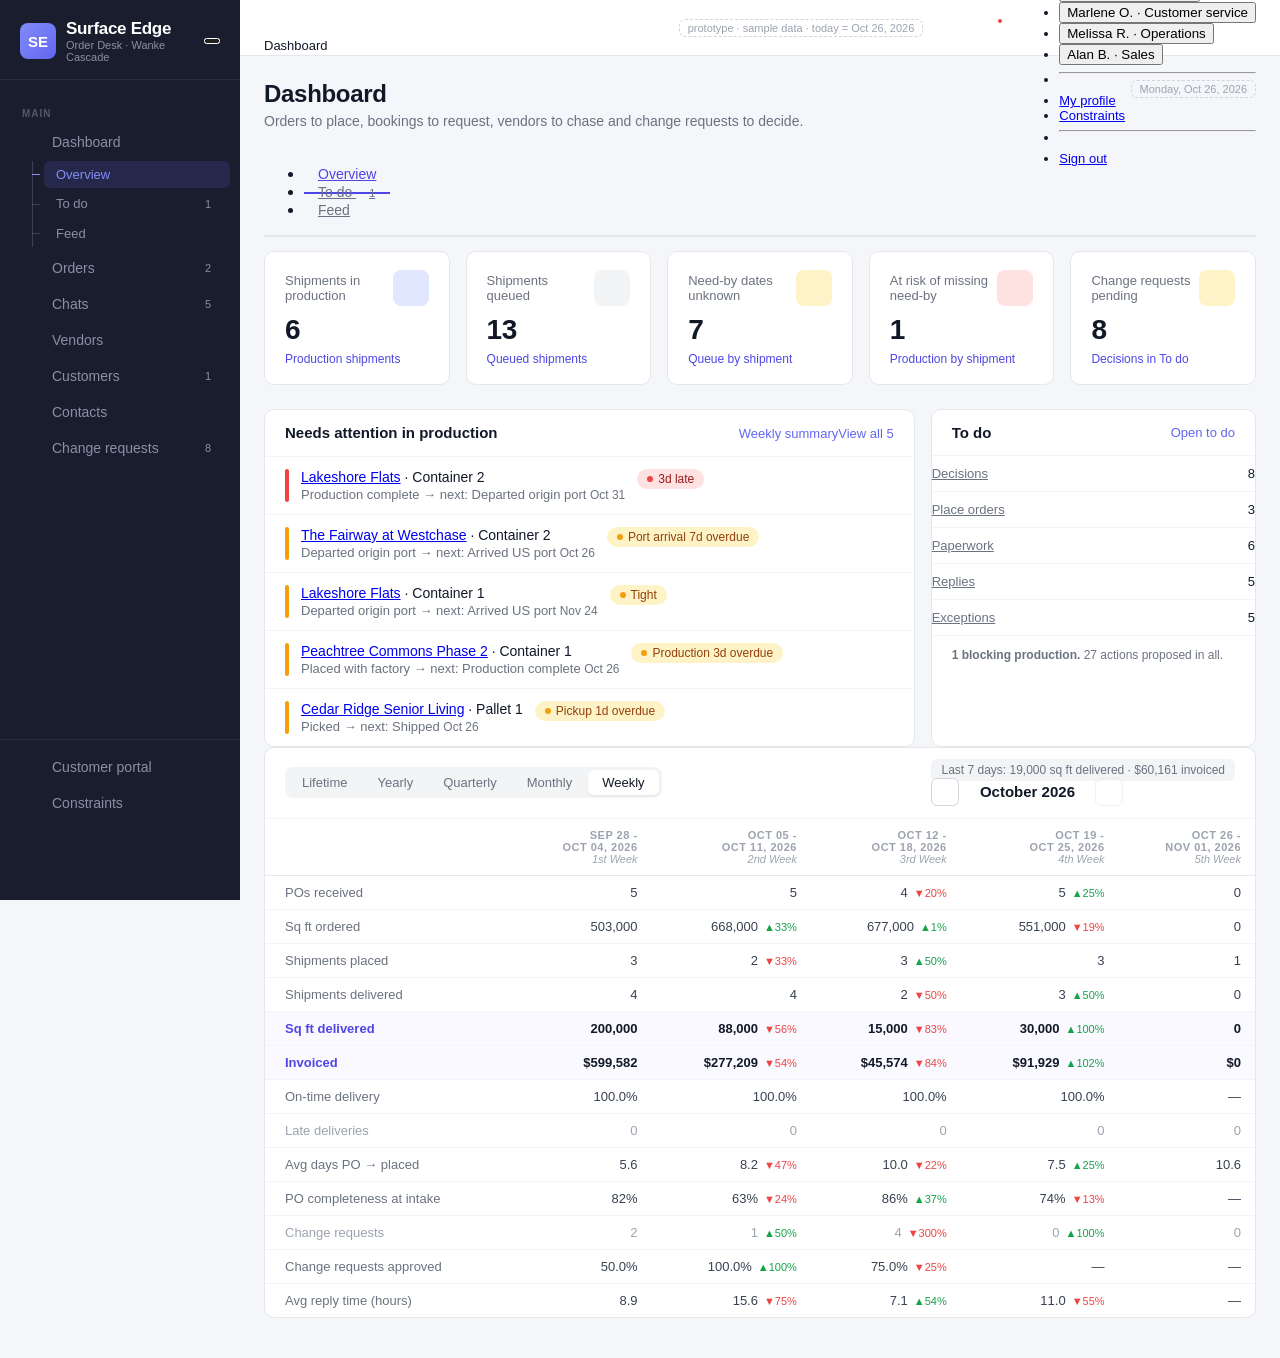
==== commit 82dffb25: "Merge pull request #28 from AndrewJMason/booking-before-sailing Plan three weeks from production to " ====
--- a/index.html
+++ b/index.html
@@ -464,7 +464,7 @@
    Ocean transit by port: median days from departure to US port in Surface Edge's order history, 2022 to 2026.
    Everything else is still Ryan's napkin numbers (placeholders). */
 const C = {
-  production: 45, loadout: 10, clearance: 5, drayage: 3, bookingLead: 21, pick: 2, ground: 4,
+  production: 45, loadout: 21, loadoutUrgent: 10, clearance: 5, drayage: 3, bookingLead: 21, bookingBack: 5, pick: 2, ground: 4,
   ocean: { 'Los Angeles': 14, 'Long Beach': 14, 'Houston': 30, 'Savannah': 33, 'Charleston': 32, 'Miami': 32, 'Tampa': 32, 'Portland': 21, 'Tacoma': 18 },
   reminderDays: 7, stopUsDays: 10, standingEmailDays: 14,
 };
@@ -485,7 +485,7 @@
 const vendors = [
   { id:'daizhin', name:'Daizhin Flooring Co.', roles:['Factory'], hq:'Busan, Korea', notes:'Primary mill. 45-day production; holiday shutdown late Jan. Will produce everything you send, so send only what should be made.', constraint:'production' },
   { id:'vina', name:'Vina Floor Industries', roles:['Factory'], hq:'Ho Chi Minh City, Vietnam', notes:'Secondary mill for Summit Hickory overflow. No open shipments.', constraint:'production' },
-  { id:'pacific-line', name:'Pacific Line Logistics', roles:['Freight forwarder','Customs broker'], hq:'Long Beach, CA', notes:'Books ocean freight and clears customs. ~3 weeks from booking request to confirmed booking.', constraint:'bookingLead' },
+  { id:'pacific-line', name:'Pacific Line Logistics', roles:['Freight forwarder','Customs broker'], hq:'Long Beach, CA', notes:'Books ocean freight and clears customs. A booking comes back 1 to 5 days after the request; the container sails 2 to 4 weeks after it.', constraint:'bookingLead' },
   { id:'gulf-dray', name:'Gulf Coast Drayage', roles:['Drayage carrier'], hq:'Houston, TX', notes:'Port of Houston to Texas job sites.', constraint:'drayage' },
   { id:'coastal-dray', name:'Coastal Drayage Services', roles:['Drayage carrier'], hq:'Savannah, GA', notes:'Savannah and Charleston ports to Georgia and the Carolinas.', constraint:'drayage' },
   { id:'west-dray', name:'Westline Intermodal', roles:['Drayage carrier'], hq:'Long Beach, CA', notes:'LA and Long Beach to the Mountain West.', constraint:'drayage' },
@@ -905,8 +905,16 @@
 const MS_SHORT = { 'Production complete':'Production', 'Departed origin port':'Departure', 'Arrived US port':'Port arrival', 'Cleared customs':'Customs', 'Delivered':'Delivery', 'Picked':'Pick', 'Shipped':'Pickup' };
 /* Who to ask when a milestone is overdue: the factory or warehouse, then the forwarder, then the last-leg carrier. */
 const msVendor = (s, i) => vendor(s.type === 'container' ? [s.originCo, s.originCo, s.forwarder, s.forwarder, s.forwarder, s.carrier][i] : [s.originCo, s.originCo, s.carrier, s.carrier][i]);
-const bookingBy = s => addDays(milestones(s)[1].date, -C.bookingLead);
-const bookingLate = s => s.type === 'container' && s.placedAt && s.stage < 2 && !s.booking && bookingBy(s) < TODAY;
+/* Purchasing requests a booking two to four weeks before the sailing it wants, and the booking comes back one to five days later (Oct 28).
+   So the request is timed from the planned sailing, and a request with nothing back after C.bookingBack days comes up to chase. */
+const bookingBy = s => addDays(milestones(s)[2].date, -C.bookingLead);
+const bookingLate = s => s.type === 'container' && s.placedAt && s.stage < 2 && !s.booking && !s.bookingRequested && bookingBy(s) < TODAY;
+const bookingStuck = s => s.type === 'container' && !!s.bookingRequested && !s.booking && !s.actual[2] && diffDays(TODAY, s.bookingRequested) > C.bookingBack;
+Object.assign(ship('S6'), { bookingRequested: '2026-10-19' });   // Lakeshore Container 2 finished Oct 10; the request went out Oct 19 and nothing has come back
+/* Purchasing books urgent orders while they are still in production, and other jobs once production is done (Oct 28). An ASAP container plans
+   C.loadoutUrgent days from production finished to sailing, so its booking request falls during production. Everything else plans C.loadout. */
+const legsBookedAfterProduction = durations;
+durations = s => { const dur = legsBookedAfterProduction(s); if (s.type === 'container' && s.asap) dur[2] = C.loadoutUrgent; return dur; };
 
 /* ---------- derived ---------- */
 function queueReasons(p) {
@@ -947,7 +955,8 @@
   threads.filter(t => t.status === 'open' && t.draft && !t.draftDismissed).forEach(t => a.push({ id:'draft-'+t.id, k:'info', t:`Reply to ${t.contact ? contact(t.contact).name : 'sender'}: ${t.subject}`, d:`Drafted from ${[t.po ? po(t.po).job : null, t.co, ...(t.cos || [])].filter(Boolean).join(t.cos ? ', ' : ' and ') || 'the thread'}: "${t.draft.split('\n').filter(l => l.trim() && !/^(hi|dear)\b/i.test(l))[0].slice(0, 110)}…"`, link:'chat-'+t.id, btn:'Approve: send draft', fn:`act.sendDraft('${t.id}')` }));
   shipments.filter(s => s.placedAt && s.stage === 1 && s.type === 'container').forEach(s => a.push({ id:'stop-'+s.id, k:'info', t:`"Stop us or it ships": ${s.name} of ${po(s.po).job} departs ${fmt(milestones(s)[2].date)}`, d:`Standing notice ${C.stopUsDays} days before departure. No reply means it ships.`, link:'po-'+s.po.slice(3), btn:'Approve: send notice', toast:'Departure notice sent. Customer has until departure to change.' }));
   shipments.filter(s => s.placedAt && !isDelivered(s) && overdueMs(s)).forEach(s => { const m = overdueMs(s), v = msVendor(s, m.i); a.push({ id:'overdue-'+s.id, k:'warn', t:`Check on ${s.name} of ${po(s.po).job}: ${(MS_SHORT[m.name] || m.name).toLowerCase()} not recorded`, d:`Estimated ${fmt(m.due)}; nothing recorded ${m.overdue} day${m.overdue > 1 ? 's' : ''} later. Later dates now count from today.`, link:'po-'+s.po.slice(3), btn:'Approve: ask for status', toast:`Status request sent to ${v ? esc(v.name) : 'the vendor'}.` }); });
-  shipments.filter(bookingLate).forEach(s => a.push({ id:'book-'+s.id, k:'warn', t:`Request a booking for ${s.name} of ${po(s.po).job}`, d:`Should have gone out by ${fmt(bookingBy(s))} for a container ready ${fmt(milestones(s)[1].date)}. Booking takes about ${C.bookingLead} days.`, link:'po-'+s.po.slice(3), btn:'Approve: request booking', toast:`Booking request sent to ${s.forwarder ? esc(vendor(s.forwarder).name) : 'the forwarder'}.` }));
+  shipments.filter(bookingLate).forEach(s => a.push({ id:'book-'+s.id, k:'warn', t:`Request a booking for ${s.name} of ${po(s.po).job}`, d:`Should have gone out by ${fmt(bookingBy(s))}, ${C.bookingLead} days before it sails ${fmt(milestones(s)[2].date)}. Bookings come back within about ${C.bookingBack} days.`, link:'po-'+s.po.slice(3), btn:'Approve: request booking', fn:`act.requestBooking('${s.id}')` }));
+  shipments.filter(bookingStuck).forEach(s => a.push({ id:'book-chase-'+s.id, k:'warn', t:`Chase the booking for ${s.name} of ${po(s.po).job}`, d:`Requested ${fmt(s.bookingRequested)}, nothing back after ${diffDays(TODAY, s.bookingRequested)} days. Planned to sail ${fmt(milestones(s)[2].date)}.`, link:'po-'+s.po.slice(3), btn:'Approve: ask the forwarder', toast:`Asked ${s.forwarder ? esc(vendor(s.forwarder).name) : 'the forwarder'} where the booking for ${s.name} stands.` }));
   return a.filter(x => !done.has(x.id));
 }
 
@@ -1030,6 +1039,7 @@
   cancelRename() { renaming = null; render(); },
   remind(poId) { toast(`<b>Reminder sent</b> to ${cust(po(poId).customer).contact} with a portal link.`); },
   hold(shipId) { const s = ship(shipId); s.hold = !s.hold; po(s.po).activity.push([iso(TODAY), `${s.name} ${s.hold ? 'held in the queue' : 'released from hold'} by Ryan.`]); toast(s.hold ? `<b>${esc(s.name)} held.</b> It stays in the queue and drops out of the place-by actions until you release it.` : `<b>${esc(s.name)} released.</b> It will be proposed for placement when it is due.`); render(); },
+  requestBooking(sid) { const s = ship(sid); s.bookingRequested = iso(TODAY); po(s.po).activity.push([iso(TODAY), `Booking requested for ${s.name}, to sail ${fmt(milestones(s)[2].date)}.`]); toast(`<b>Booking requested</b> for ${esc(s.name)}. If nothing comes back in ${C.bookingBack} days, it comes up to chase.`); render(); },
   toggleLead(id) { const c = cust(id); c.showLeadTimes = !c.showLeadTimes; toast(`<b>${c.name}:</b> lead times ${c.showLeadTimes ? 'visible' : 'hidden'} in the portal.`); render(); },
   setC(key, val, port) { const n = Number(val); if (isNaN(n)) return; if (port) C.ocean[port] = n; else C[key] = n; render(); },
   portalCustomer(id) { portalCustomer = id; render(); },
@@ -1252,7 +1262,7 @@
         ${s.placedAt ? `<div class="detail-field"><div class="detail-label">Placed</div><div class="detail-value mono">${fmtLong(s.placedAt)}</div></div>` : `<div class="detail-field"><div class="detail-label">Place by</div><div class="detail-value mono">${pb ? fmtLong(pb) + ` <span class="text-body-secondary">(${rel(pb)})</span>` : '—'}</div></div>`}
         ${shipByDate(s) && !s.actual[2] ? `<div class="detail-field"><div class="detail-label">Ship by</div><div class="detail-value mono">${fmtLong(shipByDate(s))}</div><div class="item-sub mt-1">${holdDays(s) ? `Placed early; the mill times production to this date` : 'Goes on the factory PO; the mill produces to it'}</div></div>` : ''}
         <div class="detail-field"><div class="detail-label">Est. delivery</div><div class="detail-value mono">${s.placedAt || s.needBy ? fmtLong(eta(s)) : '—'}</div></div>
-        ${s.type === 'container' && s.placedAt && s.stage < 2 ? `<div class="detail-field full-width"><div class="detail-label">Request booking by</div><div class="detail-value mono ${bookingLate(s) ? 'text-danger' : ''}">${fmtLong(bookingBy(s))}${bookingLate(s) ? ` <span class="fw-normal">(${rel(bookingBy(s))}, no booking recorded)</span>` : ''}</div></div>` : ''}
+        ${s.type === 'container' && s.placedAt && s.stage < 2 ? `<div class="detail-field full-width"><div class="detail-label">${s.bookingRequested ? 'Booking requested' : 'Request booking by'}</div><div class="detail-value mono ${bookingLate(s) || bookingStuck(s) ? 'text-danger' : ''}">${s.bookingRequested ? `${fmtLong(s.bookingRequested)} <span class="fw-normal">(${s.booking ? 'confirmed' : bookingStuck(s) ? `nothing back after ${diffDays(TODAY, s.bookingRequested)} days` : 'waiting on the forwarder'})</span>` : `${fmtLong(bookingBy(s))}${bookingLate(s) ? ` <span class="fw-normal">(${rel(bookingBy(s))}, no request recorded)</span>` : ''}${opts.office && !s.booking ? ` <button class="btn btn-link btn-sm p-0 ms-1 align-baseline" onclick="act.requestBooking('${s.id}')">Mark requested</button>` : ''}`}</div><div class="item-sub mt-1">${s.bookingRequested ? 'Planned to sail' : `${C.bookingLead} days before the planned sailing,`} ${fmt(milestones(s)[2].date)}</div></div>` : ''}
       </div>
       ${opts.office && !s.placedAt ? `<div class="d-flex gap-2 flex-wrap mt-3">${s.needBy && !s.hold ? `<button class="btn btn-sm btn-primary" onclick="act.completeAction('place-${s.id}','Factory PO drafted for ${esc(s.name)}.')"><i class="bi bi-send me-1"></i>Place with ${esc(s.origin.split(',')[0])}</button>` : ''}<button class="btn btn-sm btn-outline-secondary" onclick="act.hold('${s.id}')" title="${s.hold ? 'Let it be placed when it is due' : 'Keep it in the queue until you release it'}"><i class="bi bi-${s.hold ? 'play' : 'pause'}-circle me-1"></i>${s.hold ? 'Release hold' : 'Hold in queue'}</button></div>` : ''}
     </div>
@@ -2043,8 +2053,8 @@
   ${sel ? threadView(sel) : '<div class="detail-card"><div class="empty">Select a thread.</div></div>'}</div>`;
 }
 
-const CONSTRAINT_LABEL = { production:'Factory production', bookingLead:'Booking lead', drayage:'Drayage to destination', ground:'Ground to job site', pick:'Pick' };
-const ROLE_DESC = { Factory:'Mills that produce the flooring. Production lead time starts the milestone chain, and a mill makes everything you send it.', 'Freight forwarder':'Book the ocean freight. About three weeks from booking request to a confirmed booking.', 'Customs broker':'Clear containers at the US port.', 'Drayage carrier':'Move containers from the port to the job site or warehouse.', 'LTL carrier':'Third-party trucking for pallets out of Wanke warehouses. The small shipments that cause the most pain.', Warehouse:'Wanke-owned or third-party warehouses that stock product and ship balances.' };
+const CONSTRAINT_LABEL = { production:'Factory production', bookingLead:'Booking request before sailing', drayage:'Drayage to destination', ground:'Ground to job site', pick:'Pick' };
+const ROLE_DESC = { Factory:'Mills that produce the flooring. Production lead time starts the milestone chain, and a mill makes everything you send it.', 'Freight forwarder':'Book the ocean freight. A booking comes back one to five days after the request, and the container sails two to four weeks after it.', 'Customs broker':'Clear containers at the US port.', 'Drayage carrier':'Move containers from the port to the job site or warehouse.', 'LTL carrier':'Third-party trucking for pallets out of Wanke warehouses. The small shipments that cause the most pain.', Warehouse:'Wanke-owned or third-party warehouses that stock product and ship balances.' };
 function viewVendors(roleSlug) {
   const role = roleSlug ? ROLE_TABS.find(r => slug(r[0]) === roleSlug)?.[0] : null;
   const rows = vendors.filter(v => (!role || v.roles.includes(role)) && (T.vendorFilter === 'all' || (T.vendorFilter === 'active' ? vendorShipments(v.id).some(s => !isDelivered(s)) : companyChanges(v.id).some(c => c.status === 'pending'))) && matches(v.name, v.hq, v.roles.join(' ')));
@@ -2076,7 +2086,7 @@
   const grid = inner => `<div class="row row-cols-2 row-cols-md-3 row-cols-lg-5 g-3">${inner}</div>`;
   return pageHeader('Constraints', 'Lead times that set every planned date in the system.') +
   `<div class="stack">
-  ${detailCard('Ocean shipment legs (days)', '', grid(f('Factory production','production') + f('Booking lead (request before ready)','bookingLead') + f('Load-out to departure','loadout') + f('Port clearance','clearance') + f('Drayage to destination','drayage')))}
+  ${detailCard('Ocean shipment legs (days)', '', grid(f('Factory production','production') + f('Production finished to sailing','loadout') + f('Production finished to sailing, ASAP orders','loadoutUrgent') + f('Booking request before sailing','bookingLead') + f('Booking comes back within','bookingBack') + f('Port clearance','clearance') + f('Drayage to destination','drayage')))}
   ${detailCard('Ocean transit from Korea by US port (days)', 'median of the order history', grid(Object.keys(C.ocean).map(p => f(p, 'ocean', p, OCEAN_HISTORY[p])).join('')))}
   ${detailCard('Domestic from Wanke warehouse (days)', '', grid(f('Pick','pick') + f('Ground to job site','ground')))}
   ${detailCard('Last leg by distance (days)', 'local uses drayage above', grid(f('Regional, 150 to 500 miles','legRegional') + f('Long haul, over 500 miles','legLong') + f('Warehouse release before the truck','release')))}
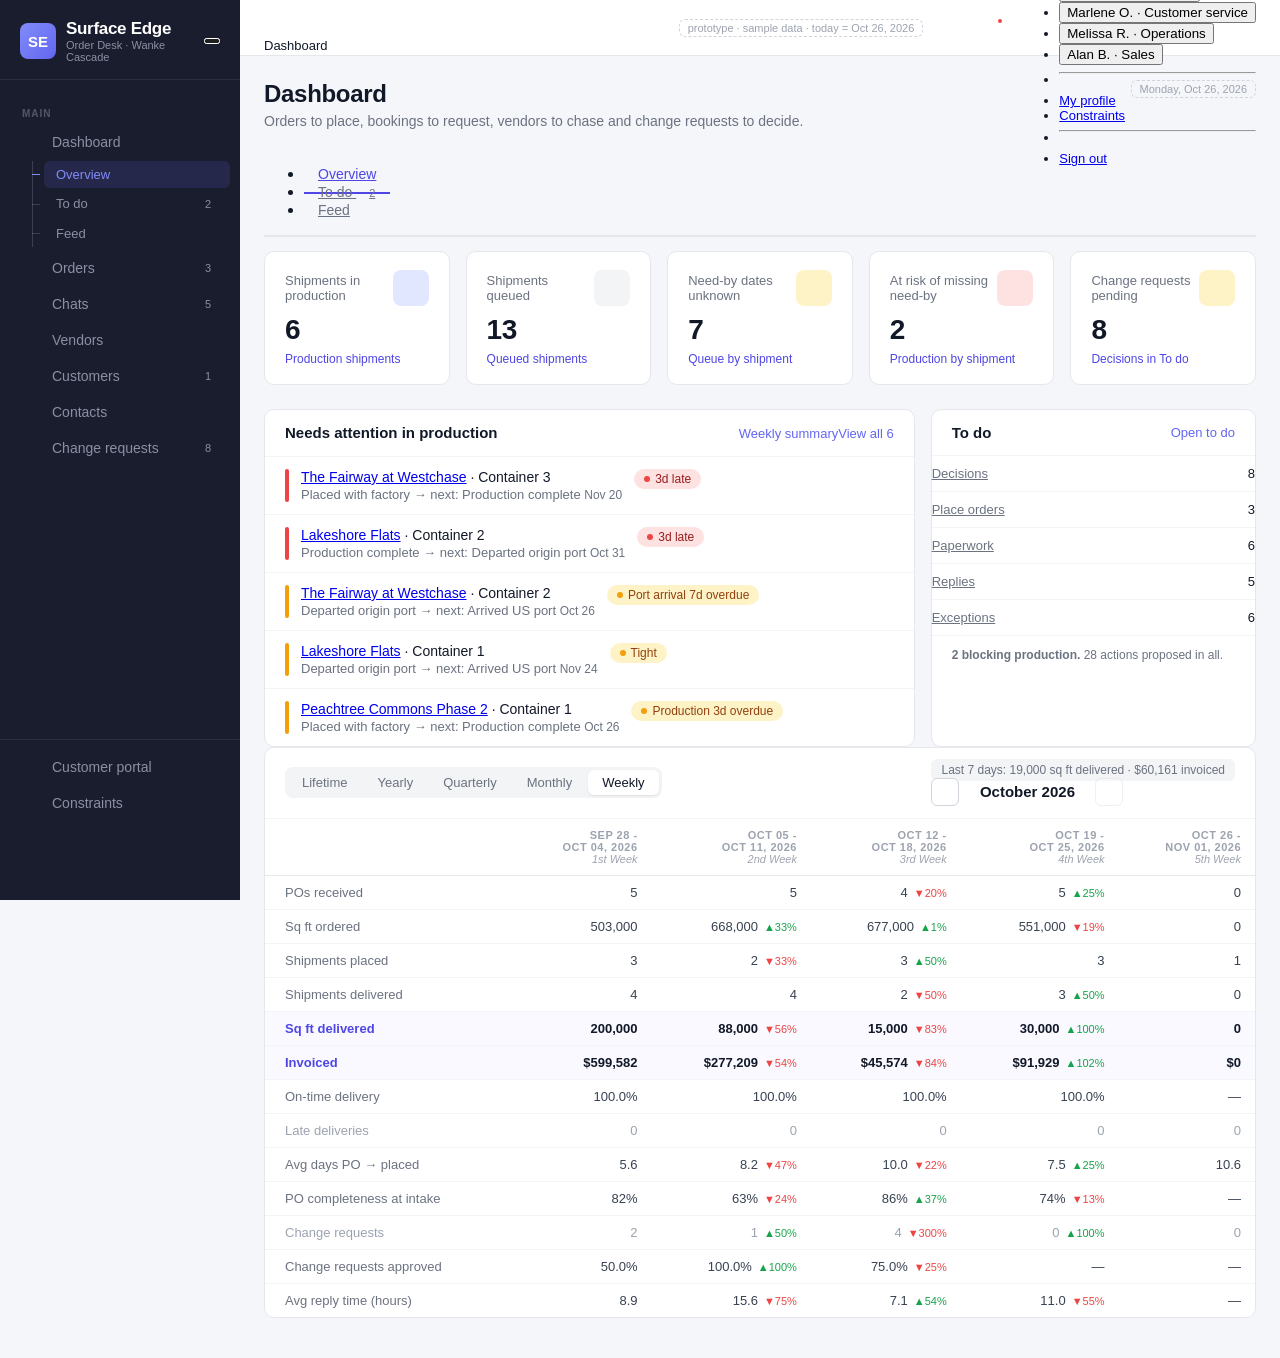
==== commit 3a4339b1: "Merge pull request #29 from AndrewJMason/ship-by-by-coast Set ship-by dates 28 days before the need-" ====
--- a/index.html
+++ b/index.html
@@ -849,8 +849,14 @@
     : [0, C.pick, 1, C.ground];
 }
 const totalDays = s => durations(s).reduce((a, b) => a + b, 0);
-/* The mill produces to a ship-by date, which the acknowledgement spells out ("produce according to needed ship by date"): the need-by minus ocean, customs and drayage. */
-function shipByDate(s) { if (s.type !== 'container' || !s.needBy) return null; return addDays(s.needBy, -durations(s).slice(3).reduce((a, b) => a + b, 0)); }
+/* The mill produces to a ship-by date, which the acknowledgement spells out ("produce according to needed ship by date"). Purchasing sets it
+   to the need-by minus 28 days for West Coast ports and minus 35 for Gulf and East Coast ports, on nearly every line of the open-PO sheet.
+   A container that stops at a warehouse keeps the leg-by-leg count, since its need-by is at the job. */
+const WEST_COAST = ['Los Angeles', 'Long Beach', 'Portland', 'Tacoma'];
+Object.assign(C, { shipByWest: 28, shipByEast: 35 });
+const afterSailDays = s => durations(s).slice(3).reduce((a, b) => a + b, 0);
+const shipByDays = s => s.via ? afterSailDays(s) : WEST_COAST.includes(s.port) ? C.shipByWest : C.shipByEast;
+function shipByDate(s) { if (s.type !== 'container' || !s.needBy) return null; return addDays(s.needBy, -shipByDays(s)); }
 /* Days a container placed early is held back so it ships on its ship-by date instead of as soon as it can be made. */
 function holdDays(s) {
   const sb = s.placedAt && !s.actual[2] && !(s.booking && s.booking.etd) ? shipByDate(s) : null; if (!sb) return 0;
@@ -1260,7 +1266,7 @@
         <div class="detail-field full-width"><div class="detail-label">Route</div><div class="detail-value">${esc(s.origin)}${s.port ? ` → ${esc(s.port)} port` : ''} → ${esc(s.dest)}</div>${opts.office ? `<div class="item-sub mt-1">${[s.originCo, s.forwarder, s.via, s.carrier].filter(Boolean).map(v => `<a href="#vendor-${v}" class="text-decoration-none">${esc(vendor(v).name)}</a> <span class="text-body-secondary">(${esc(vendorRoleOn(v, s))})</span>`).join(' · ')}</div>` : ''}</div>
         ${opts.office && refList(s).length ? `<div class="detail-field full-width"><div class="detail-label">References</div><div class="tag-list mt-1">${refList(s).map(([k, val]) => `<span class="tag">${k}<span class="mono ms-1">${esc(val)}</span></span>`).join('')}</div></div>` : ''}${opts.office ? `<div class="detail-field full-width"><div class="detail-label">Delivery</div>${deliveryHtml(s)}</div>` : ''}
         ${s.placedAt ? `<div class="detail-field"><div class="detail-label">Placed</div><div class="detail-value mono">${fmtLong(s.placedAt)}</div></div>` : `<div class="detail-field"><div class="detail-label">Place by</div><div class="detail-value mono">${pb ? fmtLong(pb) + ` <span class="text-body-secondary">(${rel(pb)})</span>` : '—'}</div></div>`}
-        ${shipByDate(s) && !s.actual[2] ? `<div class="detail-field"><div class="detail-label">Ship by</div><div class="detail-value mono">${fmtLong(shipByDate(s))}</div><div class="item-sub mt-1">${holdDays(s) ? `Placed early; the mill times production to this date` : 'Goes on the factory PO; the mill produces to it'}</div></div>` : ''}
+        ${shipByDate(s) && !s.actual[2] ? `<div class="detail-field"><div class="detail-label">Ship by</div><div class="detail-value mono">${fmtLong(shipByDate(s))}</div><div class="item-sub mt-1">${s.via ? 'Need-by less the legs through the warehouse' : `Need-by minus ${shipByDays(s)} days, the ${WEST_COAST.includes(s.port) ? 'West Coast' : 'Gulf and East Coast'} rule`}. ${holdDays(s) ? 'Placed early; the mill times production to this date' : 'Goes on the factory PO; the mill produces to it'}.${!s.via && afterSailDays(s) > shipByDays(s) ? ` The legs from ${esc(s.port)} take ${afterSailDays(s)} days, ${afterSailDays(s) - shipByDays(s)} more than the rule allows.` : ''}</div></div>` : ''}
         <div class="detail-field"><div class="detail-label">Est. delivery</div><div class="detail-value mono">${s.placedAt || s.needBy ? fmtLong(eta(s)) : '—'}</div></div>
         ${s.type === 'container' && s.placedAt && s.stage < 2 ? `<div class="detail-field full-width"><div class="detail-label">${s.bookingRequested ? 'Booking requested' : 'Request booking by'}</div><div class="detail-value mono ${bookingLate(s) || bookingStuck(s) ? 'text-danger' : ''}">${s.bookingRequested ? `${fmtLong(s.bookingRequested)} <span class="fw-normal">(${s.booking ? 'confirmed' : bookingStuck(s) ? `nothing back after ${diffDays(TODAY, s.bookingRequested)} days` : 'waiting on the forwarder'})</span>` : `${fmtLong(bookingBy(s))}${bookingLate(s) ? ` <span class="fw-normal">(${rel(bookingBy(s))}, no request recorded)</span>` : ''}${opts.office && !s.booking ? ` <button class="btn btn-link btn-sm p-0 ms-1 align-baseline" onclick="act.requestBooking('${s.id}')">Mark requested</button>` : ''}`}</div><div class="item-sub mt-1">${s.bookingRequested ? 'Planned to sail' : `${C.bookingLead} days before the planned sailing,`} ${fmt(milestones(s)[2].date)}</div></div>` : ''}
       </div>
@@ -2089,6 +2095,7 @@
   ${detailCard('Ocean shipment legs (days)', '', grid(f('Factory production','production') + f('Production finished to sailing','loadout') + f('Production finished to sailing, ASAP orders','loadoutUrgent') + f('Booking request before sailing','bookingLead') + f('Booking comes back within','bookingBack') + f('Port clearance','clearance') + f('Drayage to destination','drayage')))}
   ${detailCard('Ocean transit from Korea by US port (days)', 'median of the order history', grid(Object.keys(C.ocean).map(p => f(p, 'ocean', p, OCEAN_HISTORY[p])).join('')))}
   ${detailCard('Domestic from Wanke warehouse (days)', '', grid(f('Pick','pick') + f('Ground to job site','ground')))}
+  ${detailCard('Ship-by date (days before the need-by)', 'purchasing\'s rule; it goes on the factory PO', grid(f('West Coast ports','shipByWest') + f('Gulf and East Coast ports','shipByEast')))}
   ${detailCard('Last leg by distance (days)', 'local uses drayage above', grid(f('Regional, 150 to 500 miles','legRegional') + f('Long haul, over 500 miles','legLong') + f('Warehouse release before the truck','release')))}
   ${detailCard('Communication cadence (days)', '', grid(f('Reminder for missing info, every','reminderDays') + f('"Stop us or it ships" before departure','stopUsDays') + f('Customer standing email, every','standingEmailDays') + f('Team summary, every','teamSummaryDays')))}
   <div class="detail-card"><div class="detail-card-header"><h3>Auto-approve</h3><span class="card-note">actions people approve almost every time can run on their own</span></div>
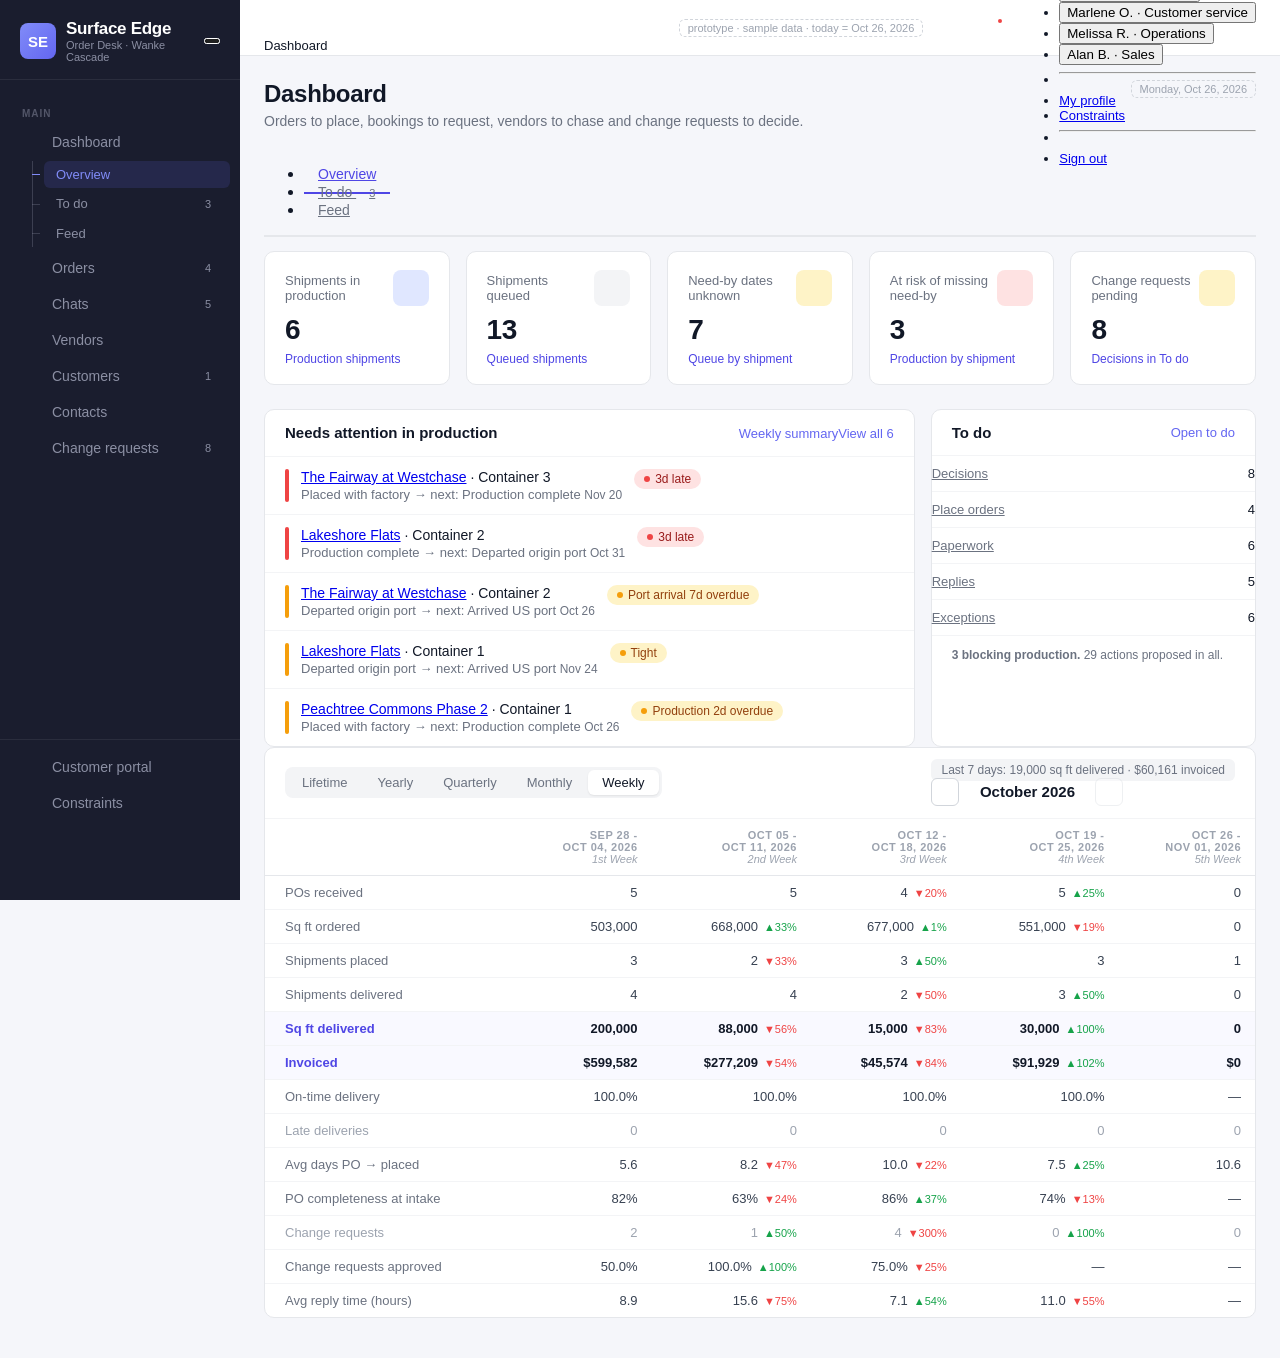
==== commit 73c02f96: "Merge pull request #31 from AndrewJMason/steps-between-milestones Show the proforma, arrival notice " ====
--- a/index.html
+++ b/index.html
@@ -358,6 +358,10 @@
 .ms li.future .n{color:var(--text-muted);font-weight:400}
 .ms .dt{font-family:var(--bs-font-monospace);font-size:12px;color:var(--text-faint)}
 .ms li.done .dt{color:var(--text-2)}
+.ms li.step{padding:2px 0}
+.ms li.step .k{width:10px;height:10px;margin-left:4px}
+.ms li.step .n{font-size:12px;font-weight:400}
+.ms li.step .dt{font-size:11px}
 
 /* ── Forecast bars ── */
 .bar-row{display:flex;align-items:center;gap:12px;margin-bottom:6px}
@@ -831,7 +835,7 @@
 const threadsOnPO = poId => threads.filter(t => t.po === poId || (t.cos || []).some(id => changes.find(c => c.id === id)?.po === poId));
 
 /* ---------- milestone engine ---------- */
-const CONTAINER_STAGES = ['Placed with factory', 'Production complete', 'Departed origin port', 'Arrived US port', 'Cleared customs', 'Delivered'];
+const CONTAINER_STAGES = ['Placed with factory', 'Production complete', 'Departed origin port', 'Arrived US port', 'Cleared and released', 'Delivered'];
 const LTL_STAGES = ['Released to warehouse', 'Picked', 'Shipped', 'Delivered'];
 /* Many containers stop at a Georgia warehouse and go on to the job by truck, sometimes weeks later (the "ship from" lines in the
    order matrix). And the last leg depends on how far the job is from the port or warehouse ("a radius out of each port", Oct 23):
@@ -843,9 +847,13 @@
 vendors.push({ id:'peach-3pl', name:'Peach State Logistics', roles:['Warehouse'], hq:'Pooler, GA', notes:'Third-party warehouse near the Georgia ports. Containers stop here and go on to jobs by truck, sometimes weeks later.', constraint:'pick' });
 Object.assign(ship('S4'), { port:'Savannah', carrier:'coastal-dray', via:'peach-3pl', band:'long' });   // Fairway Container 4: through Georgia, then a truck to Houston
 Object.assign(ship('S18'), { band:'regional' });                                                         // Sugarloaf Container 1: Savannah to Lawrenceville
+/* After the ocean leg (purchasing, Oct 28): cleared and released 1 to 3 days, picked up from the port 2 to 4, delivered 1. Planned at the top of
+   each range. The pickup wait comes out of the old clearance and drayage numbers, and the distance bands become driving days after pickup,
+   so every direct delivery keeps the same total from port arrival. A truck leaving a warehouse has no port pickup to wait for. */
+Object.assign(C, { clearance: 3, pickup: 4, drayage: 1, legRegional: 3, legLong: 6 });
 function durations(s) {
   return s.type === 'container'
-    ? [0, C.production, C.loadout, C.ocean[s.port] ?? 30, C.clearance, s.via ? C.drayage : legDays(s), ...(s.via ? [C.release + legDays(s)] : [])]
+    ? [0, C.production, C.loadout, C.ocean[s.port] ?? 30, C.clearance, C.pickup + (s.via ? C.drayage : legDays(s)), ...(s.via ? [C.release + legDays(s)] : [])]
     : [0, C.pick, 1, C.ground];
 }
 const totalDays = s => durations(s).reduce((a, b) => a + b, 0);
@@ -860,8 +868,8 @@
 /* Days a container placed early is held back so it ships on its ship-by date instead of as soon as it can be made. */
 function holdDays(s) {
   const sb = s.placedAt && !s.actual[2] && !(s.booking && s.booking.etd) ? shipByDate(s) : null; if (!sb) return 0;
-  const ready = s.actual[1] ? d(s.actual[1]) : addDays(s.placedAt, C.production);
-  return Math.max(0, diffDays(sb, addDays(ready, C.loadout)));
+  const ready = s.actual[1] ? d(s.actual[1]) : addDays(s.placedAt, durations(s)[1]);
+  return Math.max(0, diffDays(sb, addDays(ready, durations(s)[2])));
 }
 /* A confirmed booking sets departure and port arrival until the actual dates are recorded. */
 const bookedDate = (s, i) => (s.booking && { 2: s.booking.etd, 3: s.booking.eta }[i]) || null;
@@ -908,7 +916,7 @@
 const stageName = s => s.placedAt ? stagesOf(s)[s.stage] : 'Not placed';
 const nextMs = s => milestones(s)[s.stage + 1] || null;
 const overdueMs = s => milestones(s).find(m => m.overdue) || null;
-const MS_SHORT = { 'Production complete':'Production', 'Departed origin port':'Departure', 'Arrived US port':'Port arrival', 'Cleared customs':'Customs', 'Delivered':'Delivery', 'Picked':'Pick', 'Shipped':'Pickup' };
+const MS_SHORT = { 'Production complete':'Production', 'Departed origin port':'Departure', 'Arrived US port':'Port arrival', 'Cleared and released':'Release', 'Delivered':'Delivery', 'Picked':'Pick', 'Shipped':'Pickup' };
 /* Who to ask when a milestone is overdue: the factory or warehouse, then the forwarder, then the last-leg carrier. */
 const msVendor = (s, i) => vendor(s.type === 'container' ? [s.originCo, s.originCo, s.forwarder, s.forwarder, s.forwarder, s.carrier][i] : [s.originCo, s.originCo, s.carrier, s.carrier][i]);
 /* Purchasing requests a booking two to four weeks before the sailing it wants, and the booking comes back one to five days later (Oct 28).
@@ -950,6 +958,7 @@
 function nextActions() {
   const a = [];
   changes.filter(c => c.status === 'pending').forEach(c => a.push({ id:c.id, k:'info', t:`Review change request ${c.id} (${c.context.toLowerCase()})`, d:`${c.type} on ${coTarget(c).label} · ${c.from} → ${c.to}`, link:'changes', open:true }));
+  shipments.filter(s => s.placedAt && !isDelivered(s)).forEach(s => steps(s).filter(x => x.due && x.key !== 'pickedUp').forEach(x => a.push({ id:`overdue-${x.key}-${s.id}`, k:'warn', t:x.key === 'proforma' ? `Ask the mill for the proforma on ${s.name} of ${po(s.po).job}` : `Ask for the arrival notice on ${s.name} of ${po(s.po).job}`, d:x.key === 'proforma' ? `Placed ${fmt(s.placedAt)}; the proforma usually comes back within ${C.proforma} days.` : `It reaches ${s.port} ${fmt(milestones(s)[3].date)}, and the forwarder sends the notice 4 to 7 business days ahead.`, link:'po-'+s.po.slice(3), btn:'Approve: ask for it', toast:x.key === 'proforma' ? 'Asked the mill for the proforma.' : `Asked ${s.forwarder ? vendor(s.forwarder).name : 'the forwarder'} for the arrival notice.` })));
   shipments.filter(s => !s.placedAt && s.needBy).forEach(s => { const h = health(s);
     if (h.k === 'crit' || h.k === 'warn') a.push({ id:'place-'+s.id, k:h.k, t:`Place ${s.name} of ${po(s.po).job} with ${s.origin}`, d:s.asap ? `ASAP on the customer's PO. Placed today, it delivers ${fmt(eta(s))}.` : h.k === 'crit' ? `Place-by date passed. Earliest delivery now ${fmt(addDays(TODAY, totalDays(s)))} against need-by ${fmt(s.needBy)}.` : `Last day to place and still make ${fmt(s.needBy)} is ${fmt(placeBy(s))}.`, link:'po-'+s.po.slice(3), btn:'Approve: place order', toast:`Factory PO drafted for ${s.name}. Ryan to send to ${s.origin}.` }); });
   shipments.filter(s => s.placedAt && s.needBy && !isDelivered(s) && diffDays(eta(s), s.needBy) > 0).forEach(s => a.push({ id:'late-'+s.id, k:'crit', t:`Tell ${cust(po(s.po).customer).name}: ${s.name} will arrive ${fmt(eta(s))}`, d:`${po(s.po).job} · need-by ${fmt(s.needBy)} · ${diffDays(eta(s), s.needBy)} days late. Offer stock from Wanke Georgia to start.`, link:'po-'+s.po.slice(3), btn:'Approve: send notice', toast:`Late notice sent to ${cust(po(s.po).customer).contact}, flagged "Action required".` }));
@@ -1104,6 +1113,7 @@
     const dlWas = s.delivery || { name:'', phone:'', site:'Job site', dock:false, forklift:false, rules:[] };
     if (JSON.stringify(dl) !== JSON.stringify(dlWas)) { changed.push(dl.name ? `delivery contact → ${dl.name}` : 'delivery details'); s.delivery = dl.name || dl.phone ? dl : null; }
     const pl = v('placed') || null; if (pl !== s.placedAt) { changed.push(`placed ${s.placedAt ? fmt(s.placedAt) : 'not placed'} → ${pl ? fmt(pl) : 'not placed'}`); s.placedAt = pl; if (pl && s.stage < 0) s.stage = 0; if (!pl) { s.stage = -1; s.actual = {}; } }
+    Object.keys(STEP_NAMES).forEach(k => { const el = document.getElementById('f-step-' + k); if (!el) return; const val = el.value || null; s.steps = s.steps || {}; if (val !== (s.steps[k] || null)) { changed.push(`${STEP_NAMES[k].toLowerCase()} ${val ? fmt(val) : 'cleared'}`); s.steps[k] = val; } });
     if (!changed.length) { toast('No changes to save.'); return; }
     p.activity.push([iso(TODAY), `${s.name}: ${changed.join('; ')}. Milestones recalculated.`]);
     openShips.add(s.id); toast(`<b>Saved.</b> ${changed.length} change${changed.length > 1 ? 's' : ''} to ${esc(s.name)}; milestones recalculated.`); go('po-' + p.id.slice(3));
@@ -1241,10 +1251,30 @@
 const dateInput = id => `<input type="date" class="form-control form-control-sm mono" id="${id}" min="${iso(TODAY)}" style="max-width:11rem">`;
 const matches = (...parts) => !q || parts.join(' ').toLowerCase().includes(q);
 
+/* Steps between milestones, from purchasing's list (Oct 28). They show whether each hand-off happened, on office pages only; the customer
+   portal keeps the six milestones. Proforma: C.proforma days after placing. Arrival notice: C.arrivalNotice days before port arrival (the
+   forwarder sends it 4 to 7 business days ahead). Picked up: when the truck leaves the port, its driving days before delivery or the warehouse stop. */
+Object.assign(C, { proforma: 3, arrivalNotice: 7 });
+const STEP_NAMES = { proforma:'Proforma received', arrivalNotice:'Arrival notice', pickedUp:'Picked up from port' };
+const STEP_DATES = { S1:{ proforma:'2026-06-02', arrivalNotice:'2026-08-20', pickedUp:'2026-09-15' }, S2:{ proforma:'2026-07-21', arrivalNotice:'2026-10-13' }, S3:{ proforma:'2026-09-21' }, S5:{ proforma:'2026-08-25' }, S6:{ proforma:'2026-08-25' }, S7:{ proforma:'2026-09-09' } };
+shipments.forEach(s => { s.steps = { ...STEP_DATES[s.id] }; });
+function steps(s) {
+  if (s.type !== 'container' || !s.placedAt) return [];
+  const m = milestones(s), stop = m[s.via ? m.length - 2 : m.length - 1], rec = s.steps || {};
+  return [['proforma', 0, addDays(m[0].date, C.proforma)], ['arrivalNotice', 2, addDays(m[3].date, -C.arrivalNotice)], ['pickedUp', 4, addDays(stop.date, -(s.via ? C.drayage : legDays(s)))]]
+    .map(([key, after, plan]) => ({ key, after, name: STEP_NAMES[key], date: rec[key] ? d(rec[key]) : plan, recorded: !!rec[key], passed: !rec[key] && !!m[after + 1].done, due: !rec[key] && !m[after + 1].done && plan < TODAY }));
+}
+/* The proforma is the one step that moves the plan. Production's 45 days start once the mill's proforma is approved (Oct 28), not when the
+   order goes out, so production counts from the recorded proforma date, or from C.proforma days after placing until one is recorded. */
+const proformaWait = s => s.placedAt && s.steps && s.steps.proforma ? Math.max(0, diffDays(s.steps.proforma, s.placedAt)) : C.proforma;
+const legsFromPlacing = durations;
+durations = s => { const dur = legsFromPlacing(s); if (s.type === 'container') dur[1] = proformaWait(s) + dur[1]; return dur; };
+
 function msList(s, hideDates) {
-  const m = milestones(s);
+  const m = milestones(s), st = isPortal() ? [] : steps(s);
+  const stepLi = x => `<li class="step ${x.recorded || x.passed ? 'done' : 'future'} ${x.due ? 'late' : ''}"><span class="k"></span><span class="n">${esc(x.name)}</span><span class="dt ${x.due ? 'text-danger' : ''}">${x.recorded ? fmt(x.date) : x.passed ? 'not recorded' : x.due ? `due ${fmt(x.date)}, not recorded` : 'est. ' + fmt(x.date)}</span></li>`;
   return `<ul class="ms">${m.map(x => { const last = x.i === m.length - 1; const late = !x.done && s.needBy && last && diffDays(x.date, s.needBy) > 0; const hide = hideDates && !x.done && !last;
-    return `<li class="${x.done?'done':''} ${x.now?'now':''} ${(!x.done && !x.now)?'future':''} ${late || x.overdue ?'late':''}"><span class="k"></span><span class="n">${esc(x.name)}</span><span class="dt ${x.overdue && !hide ? 'text-danger' : ''}">${hide ? '—' : x.overdue ? `due ${fmt(x.due)}, not recorded` : (x.actual ? '' : (s.placedAt || s.needBy ? 'est. ' : '')) + fmt(x.date)}</span></li>`; }).join('')}</ul>`;
+    return `<li class="${x.done?'done':''} ${x.now?'now':''} ${(!x.done && !x.now)?'future':''} ${late || x.overdue ?'late':''}"><span class="k"></span><span class="n">${esc(x.name)}</span><span class="dt ${x.overdue && !hide ? 'text-danger' : ''}">${hide ? '—' : x.overdue ? `due ${fmt(x.due)}, not recorded` : (x.actual ? '' : (s.placedAt || s.needBy ? 'est. ' : '')) + fmt(x.date)}</span></li>` + st.filter(y => y.after === x.i).map(stepLi).join(''); }).join('')}</ul>`;
 }
 
 const bookingNote = s => `<div class="item-sub mt-2"><i class="bi bi-calendar-check me-1"></i>Booked <span class="mono">${esc(s.booking.ref)}</span>, confirmed ${fmt(s.booking.confirmed)}${s.booking.vessel ? ` · ${esc(s.booking.vessel)}` : ''}${s.booking.container ? ` · container <span class="mono">${esc(s.booking.container)}</span>` : ''} · ETD ${fmt(s.booking.etd)} · ETA ${esc(s.port)} ${fmt(s.booking.eta)}</div>`;
@@ -1768,7 +1798,7 @@
       ${field('Origin', sel('f-origin', origins.map(v => [v.id, `${v.name} · ${v.roles[0]}`]), s.originCo))}
       ${field('US port (ocean only)', sel('f-port', Object.keys(C.ocean).map(k => [k, `${k} · ${C.ocean[k]} days`]), s.port, true))}
       ${field('Stops at a warehouse (ocean only)', sel('f-via', vendors.filter(v => v.roles.includes('Warehouse')).map(v => [v.id, `${v.name} · ${v.hq}`]), s.via, true))}
-      ${field('Last leg distance', sel('f-band', BANDS.map(b => [b[0], `${b[1]} · ${legDays({ band: b[0] })} days`]), s.band || 'local'))}
+      ${field('Last leg distance', sel('f-band', BANDS.map(b => [b[0], `${b[1]} · ${C.pickup + legDays({ band: b[0] })} days from release`]), s.band || 'local'))}
       ${field('Destination', txt('f-dest', s.dest), true)}
       ${field('Freight forwarder', sel('f-forwarder', fwds.map(v => [v.id, v.name]), s.forwarder, true))}
       ${field('Carrier (last leg)', sel('f-carrier', carriers.map(v => [v.id, `${v.name} · ${v.roles[0]}`]), s.carrier, true))}
@@ -1785,6 +1815,7 @@
       <div class="col-md-6 d-flex align-items-end gap-4"><div class="form-check"><input class="form-check-input" type="checkbox" id="f-dl-dock" ${s.delivery?.dock ? 'checked' : ''}><label class="form-check-label small" for="f-dl-dock">Dock door</label></div><div class="form-check"><input class="form-check-input" type="checkbox" id="f-dl-forklift" ${s.delivery?.forklift ? 'checked' : ''}><label class="form-check-label small" for="f-dl-forklift">Forklift</label></div></div>
       <div class="col-12"><label class="form-label small" for="f-dl-rules">Delivery rules, one per line</label><textarea class="form-control form-control-sm" id="f-dl-rules" rows="3">${esc((s.delivery?.rules || []).join('\n'))}</textarea></div>
     </div>`)}
+    ${s.type === 'container' && s.placedAt ? detailCard('Steps between milestones', 'record each as it happens', `<div class="row g-3">${steps(s).map(x => field(x.name, txt('f-step-' + x.key, (s.steps || {})[x.key] || '', 'date'))).join('')}</div>`) : ''}
     ${detailCard('What saving changes', '', `<div style="font-size:13px;color:var(--text-2);line-height:1.6">Changing the need-by, origin, port, or placed date recalculates every milestone from the lead times in Constraints. The customer sees the new dates in their portal${c.showLeadTimes ? '' : ' (lead times are hidden for this customer, so only the need-by and status)'}. Changing the kind switches between the ocean and domestic milestone chains. Renaming is cosmetic and logged.</div>`)}
     ${detailCard('Milestones at current values', '', msList(s))}
   </div><div class="show-sidebar">${poSidebar(p, c)}</div></div>`;
@@ -2070,7 +2101,7 @@
   return pageHeader('Vendors', 'Factories, forwarders, carriers, and warehouses that move each shipment.', `<button class="btn btn-primary btn-sm" onclick="act.stub('<b>Prototype.</b> New vendor form would open here.')"><i class="bi bi-plus-lg me-1"></i> New vendor</button>`) + pageNav(tabs, tools) +
   tabDesc(role ? ROLE_DESC[role] : 'Factories, forwarders, brokers, carriers, and warehouses. A company can hold more than one role.') +
   `<div class="data-table-wrapper"><div class="table-responsive"><table class="table table-hover"><thead><tr><th>Vendor</th><th>Roles</th><th>Primary contact</th><th class="num">Active shipments</th><th class="num">Open changes</th><th>Lead time</th></tr></thead><tbody>
-    ${rows.map(v => { const vs = vendorShipments(v.id).filter(s => !isDelivered(s)); const pc = contactsOf(v.id).find(c => c.primary); return `<tr class="link" onclick="go('vendor-${v.id}')"><td class="item-name"><a href="#vendor-${v.id}">${esc(v.name)}</a><div class="item-sub">${esc(v.hq)}</div></td><td><div class="tag-list">${v.roles.map(r => `<span class="tag blue">${esc(r)}</span>`).join('')}</div></td><td>${pc ? `${esc(pc.name)}<div class="item-sub mono">${esc(pc.email)}</div>` : '<span class="text-body-secondary">—</span>'}</td><td class="num">${vs.length}</td><td class="num">${companyChanges(v.id).filter(c => c.status === 'pending').length}</td><td><span class="mono">${v.constraint === 'production' ? C.production : C[v.constraint]} days</span><div class="item-sub">${CONSTRAINT_LABEL[v.constraint]}</div></td></tr>`; }).join('')}
+    ${rows.map(v => { const vs = vendorShipments(v.id).filter(s => !isDelivered(s)); const pc = contactsOf(v.id).find(c => c.primary); return `<tr class="link" onclick="go('vendor-${v.id}')"><td class="item-name"><a href="#vendor-${v.id}">${esc(v.name)}</a><div class="item-sub">${esc(v.hq)}</div></td><td><div class="tag-list">${v.roles.map(r => `<span class="tag blue">${esc(r)}</span>`).join('')}</div></td><td>${pc ? `${esc(pc.name)}<div class="item-sub mono">${esc(pc.email)}</div>` : '<span class="text-body-secondary">—</span>'}</td><td class="num">${vs.length}</td><td class="num">${companyChanges(v.id).filter(c => c.status === 'pending').length}</td><td><span class="mono">${(n => `${n} day${n === 1 ? '' : 's'}`)(v.constraint === 'production' ? C.production : C[v.constraint])}</span><div class="item-sub">${CONSTRAINT_LABEL[v.constraint]}</div></td></tr>`; }).join('')}
   </tbody></table></div>${tableFooter(rows.length, 'vendors')}</div>`;
 }
 function viewContacts(tab) {
@@ -2094,6 +2125,7 @@
   `<div class="stack">
   ${detailCard('Ocean shipment legs (days)', '', grid(f('Factory production','production') + f('Production finished to sailing','loadout') + f('Production finished to sailing, ASAP orders','loadoutUrgent') + f('Booking request before sailing','bookingLead') + f('Booking comes back within','bookingBack') + f('Port clearance','clearance') + f('Drayage to destination','drayage')))}
   ${detailCard('Ocean transit from Korea by US port (days)', 'median of the order history', grid(Object.keys(C.ocean).map(p => f(p, 'ocean', p, OCEAN_HISTORY[p])).join('')))}
+  ${detailCard('Port pickup (days)', 'from release until the truck leaves the port', grid(f('Picked up from port','pickup')))}
   ${detailCard('Domestic from Wanke warehouse (days)', '', grid(f('Pick','pick') + f('Ground to job site','ground')))}
   ${detailCard('Ship-by date (days before the need-by)', 'purchasing\'s rule; it goes on the factory PO', grid(f('West Coast ports','shipByWest') + f('Gulf and East Coast ports','shipByEast')))}
   ${detailCard('Last leg by distance (days)', 'local uses drayage above', grid(f('Regional, 150 to 500 miles','legRegional') + f('Long haul, over 500 miles','legLong') + f('Warehouse release before the truck','release')))}
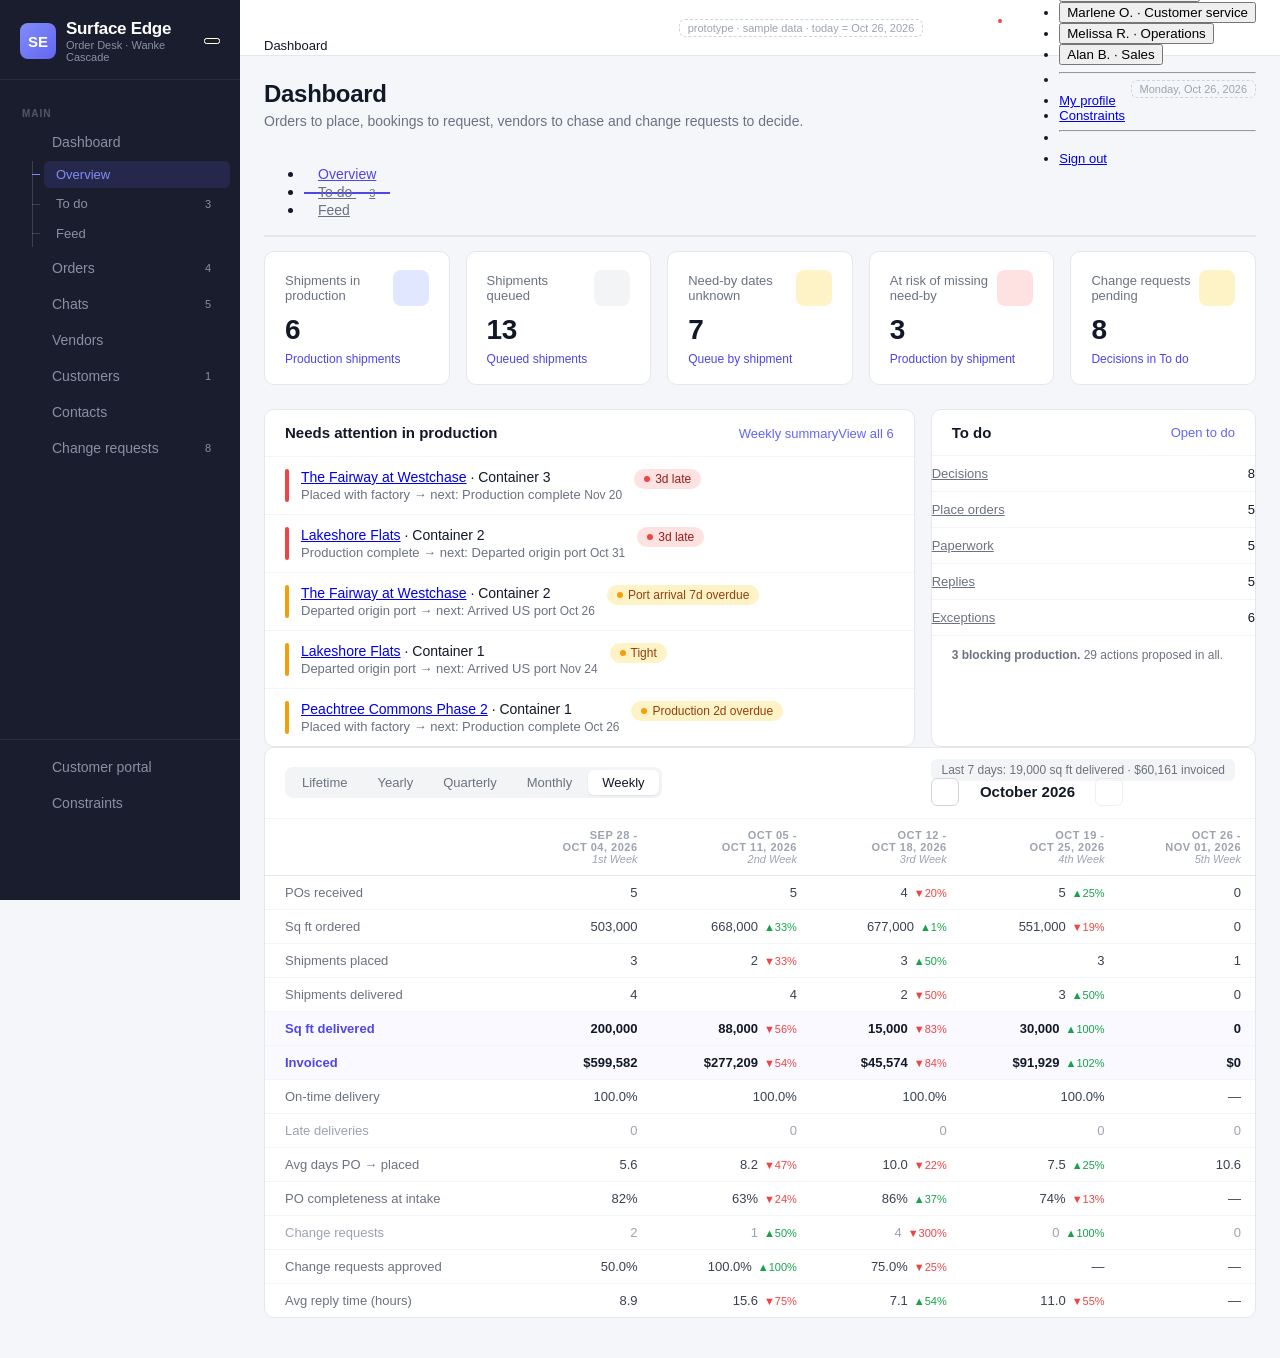
==== commit fd7e3005: "Merge pull request #33 from AndrewJMason/sku-checklist-item Add a checklist item for a SKU that has " ====
--- a/index.html
+++ b/index.html
@@ -560,6 +560,10 @@
 /* Two more items every order needs before it goes to the factory, from the approved scope: the customer's signed acknowledgement and a delivery contact. [acknowledgement, delivery contact] */
 const GATE_ADDED = { 'PO-4441':['done','done'], 'PO-4460':['done','done'], 'PO-4471':['done','done'], 'PO-4495':['done','done'], 'PO-4488':['done','done'], 'PO-4490':['done','done'], 'PO-4502':['done','pending'], 'PO-4503':['done','pending'], 'PO-4510':['pending','pending'], 'PO-4515':['pending','pending'] };
 pos.forEach(p => { const [ack, dc] = GATE_ADDED[p.id] || ['pending', 'pending']; p.gate.push(['ack', 'Signed acknowledgement', 'Customer', ack], ['delivery', 'Delivery contact', 'Customer', dc]); });
+/* Purchasing can enter an order in Navigator only once its SKUs exist there (Oct 28), and the cover-page checklist says to send new SKU details
+   to purchasing first. An order with a new product or color carries this item until purchasing sets the SKU up. */
+const SKU_NEEDED = { 'PO-4510': 'pending' };   // sample: Riverline Hall waits on a new SKU
+Object.entries(SKU_NEEDED).forEach(([id, status]) => po(id).gate.push(['sku', 'SKU set up in Navigator', 'Purchasing', status]));
 
 /* A shipment is the unit of tracking. `name` is free text the team chooses ("Container 1", "Pallet 1", "Balance").
    stage: index of last completed milestone; placedAt null = not yet placed/released; actual: {index: date} */
@@ -721,16 +725,20 @@
 ];
 
 /* The acknowledgement: Surface Edge's confirmation of what will ship and when. Customer POs ask for it within 48 hours, and the customer
-   signs it before the factory order goes out. Today it is a Navigator printout edited by hand; here it is drafted from the order. */
+   signs it before the factory order goes out. It comes out of Navigator: purchasing enters the order and sends the acknowledgement to
+   customer service the same day, and customer service sends it to the customer (Oct 28). */
 const ACKS = { 'PO-4441':{ sent:'2026-03-03', signed:'2026-03-05' }, 'PO-4460':{ sent:'2026-06-08', signed:'2026-06-09' }, 'PO-4471':{ sent:'2026-05-29', signed:'2026-05-30' }, 'PO-4495':{ sent:'2026-08-21', signed:'2026-08-24' }, 'PO-4488':{ sent:'2026-09-03', signed:'2026-09-04' }, 'PO-4490':{ sent:'2026-10-14', signed:'2026-10-15' }, 'PO-4502':{ sent:'2026-10-02', signed:'2026-10-05' }, 'PO-4503':{ sent:'2026-10-02', signed:'2026-10-05' }, 'PO-4510':{ sent:'2026-10-26', signed:null } };
 pos.forEach(p => { p.ack = ACKS[p.id] || { sent:null, signed:null }; });
+/* fromPurchasing: the day purchasing sent the Navigator acknowledgement to customer service. Sample: each one already sent came over that day. */
+pos.forEach(p => { p.ack.fromPurchasing = p.ack.sent; });
 const ackDue = p => addDays(p.received, 2);
-let ackOpen = null;   // the order whose acknowledgement draft is open
+let ackOpen = null;   // the order whose summary is open
 function ackStatus(p) {
   if (p.ack.signed) return { k:'good', t:`Signed ${fmt(p.ack.signed)}` };
   if (p.ack.sent) return { k: diffDays(TODAY, p.ack.sent) > 2 ? 'warn' : 'info', t:`Sent ${fmt(p.ack.sent)}, waiting for signature` };
   const n = diffDays(ackDue(p), TODAY);
-  return n < 0 ? { k:'crit', t:`Not sent, ${-n}d past 48 hours` } : { k:'warn', t:`Not sent, due ${fmt(ackDue(p))}` };
+  if (!p.ack.fromPurchasing) return n < 0 ? { k:'crit', t:`Not in Navigator yet, ${-n}d past 48 hours` } : { k:'warn', t:`Waiting on purchasing, due ${fmt(ackDue(p))}` };
+  return n < 0 ? { k:'crit', t:`Not sent, ${-n}d past 48 hours` } : { k:'warn', t:`From purchasing ${fmt(p.ack.fromPurchasing)}, not sent` };
 }
 /* What the customer still owes, in their words (internal items stay off the acknowledgement). */
 function ackNeeds(p) {
@@ -760,8 +768,8 @@
 }
 function ackCard(p) {
   const st = ackStatus(p), c = cust(p.customer);
-  const modal = ackOpen === p.id ? `<div style="position:fixed;inset:0;background:rgba(0,0,0,.55);z-index:1080;display:flex;align-items:flex-start;justify-content:center;padding:40px 16px;overflow:auto" onclick="if(event.target===this)act.ackPreview('${p.id}')"><div class="detail-card" style="max-width:760px;width:100%;margin:0"><div class="detail-card-header"><h3>Order acknowledgement · draft</h3><span class="card-note">built from the order, not a hand-edited PDF</span></div><div class="detail-card-body">${ackDoc(p)}</div><div class="detail-card-footer d-flex justify-content-end gap-2 flex-wrap"><button class="btn btn-sm btn-outline-secondary" onclick="act.ackPreview('${p.id}')">Close</button>${p.ack.sent ? '' : `<button class="btn btn-sm btn-primary" onclick="act.ackSend('${p.id}')"><i class="bi bi-send me-1"></i>Send to ${esc(c.contact)}</button>`}</div></div></div>` : '';
-  return detailCard('Acknowledgement', '', `<div class="d-flex align-items-center justify-content-between gap-2 flex-wrap">${pill(st)}<div class="d-flex gap-2"><button class="btn btn-sm btn-outline-secondary" onclick="act.ackPreview('${p.id}')">${p.ack.sent ? 'View' : 'Preview'}</button>${p.ack.sent && !p.ack.signed ? `<button class="btn btn-sm btn-outline-secondary" onclick="act.ackSigned('${p.id}')">Mark signed</button>` : ''}</div></div><div class="item-sub mt-2">Due within 48 hours of the PO (${fmt(ackDue(p))}). The customer signs before the factory order goes out.</div>${modal}`);
+  const modal = ackOpen === p.id ? `<div style="position:fixed;inset:0;background:rgba(0,0,0,.55);z-index:1080;display:flex;align-items:flex-start;justify-content:center;padding:40px 16px;overflow:auto" onclick="if(event.target===this)act.ackPreview('${p.id}')"><div class="detail-card" style="max-width:760px;width:100%;margin:0"><div class="detail-card-header"><h3>Order summary</h3><span class="card-note">what the order says, to check the Navigator acknowledgement against</span></div><div class="detail-card-body">${ackDoc(p)}</div><div class="detail-card-footer d-flex justify-content-end gap-2 flex-wrap"><button class="btn btn-sm btn-outline-secondary" onclick="act.ackPreview('${p.id}')">Close</button>${p.ack.sent || !p.ack.fromPurchasing ? '' : `<button class="btn btn-sm btn-primary" onclick="act.ackSend('${p.id}')"><i class="bi bi-send me-1"></i>Send the Navigator copy to ${esc(c.contact)}</button>`}</div></div></div>` : '';
+  return detailCard('Acknowledgement', 'from Navigator', `<div class="d-flex align-items-center justify-content-between gap-2 flex-wrap">${pill(st)}<div class="d-flex gap-2 flex-wrap">${p.ack.fromPurchasing ? '' : `<button class="btn btn-sm btn-outline-secondary" onclick="act.ackFromPurchasing('${p.id}')">Mark received from purchasing</button>`}<button class="btn btn-sm btn-outline-secondary" onclick="act.ackPreview('${p.id}')">Order summary</button>${p.ack.sent && !p.ack.signed ? `<button class="btn btn-sm btn-outline-secondary" onclick="act.ackSigned('${p.id}')">Mark signed</button>` : ''}</div></div>${p.ack.fromPurchasing ? `<div class="item-sub mt-2">From purchasing <span class="mono">${fmt(p.ack.fromPurchasing)}</span> · sent <span class="mono">${fmt(p.ack.sent)}</span> · signed <span class="mono">${fmt(p.ack.signed)}</span></div>` : ''}<div class="item-sub mt-2">Purchasing enters the order in Navigator and sends its acknowledgement to customer service, who sends it to the customer. Due within 48 hours of the PO (${fmt(ackDue(p))}); the customer signs before the factory order goes out.</div>${modal}`);
 }
 
 /* Chats: every inbound email or portal message is merged into a thread by sender and subject. status: open = their move is done, ours is due; awaiting = we replied, waiting on them; closed = resolved. */
@@ -962,7 +970,8 @@
   shipments.filter(s => !s.placedAt && s.needBy).forEach(s => { const h = health(s);
     if (h.k === 'crit' || h.k === 'warn') a.push({ id:'place-'+s.id, k:h.k, t:`Place ${s.name} of ${po(s.po).job} with ${s.origin}`, d:s.asap ? `ASAP on the customer's PO. Placed today, it delivers ${fmt(eta(s))}.` : h.k === 'crit' ? `Place-by date passed. Earliest delivery now ${fmt(addDays(TODAY, totalDays(s)))} against need-by ${fmt(s.needBy)}.` : `Last day to place and still make ${fmt(s.needBy)} is ${fmt(placeBy(s))}.`, link:'po-'+s.po.slice(3), btn:'Approve: place order', toast:`Factory PO drafted for ${s.name}. Ryan to send to ${s.origin}.` }); });
   shipments.filter(s => s.placedAt && s.needBy && !isDelivered(s) && diffDays(eta(s), s.needBy) > 0).forEach(s => a.push({ id:'late-'+s.id, k:'crit', t:`Tell ${cust(po(s.po).customer).name}: ${s.name} will arrive ${fmt(eta(s))}`, d:`${po(s.po).job} · need-by ${fmt(s.needBy)} · ${diffDays(eta(s), s.needBy)} days late. Offer stock from Wanke Georgia to start.`, link:'po-'+s.po.slice(3), btn:'Approve: send notice', toast:`Late notice sent to ${cust(po(s.po).customer).contact}, flagged "Action required".` }));
-  pos.filter(p => !p.ack.sent).forEach(p => a.push({ id:'ack-'+p.id, k: diffDays(ackDue(p), TODAY) < 0 ? 'crit' : 'warn', t:`Send the acknowledgement for ${p.job}`, d:`The customer's PO asks for it within 48 hours: due ${fmt(ackDue(p))}. Drafted from the order; preview it before it goes.`, link:'po-'+p.id.slice(3), btn:'Approve: send', fn:`act.ackSend('${p.id}')` }));
+  pos.filter(p => !p.ack.sent && !p.ack.fromPurchasing).forEach(p => a.push({ id:'place-nav-'+p.id, k: diffDays(ackDue(p), TODAY) < 0 ? 'crit' : 'warn', t:`Enter ${p.job} in Navigator and send its acknowledgement to customer service`, d:`The customer's PO asks for the acknowledgement within 48 hours: due ${fmt(ackDue(p))}.`, link:'po-'+p.id.slice(3), btn:'Approve: mark done', fn:`act.ackFromPurchasing('${p.id}')` }));
+  pos.filter(p => !p.ack.sent && p.ack.fromPurchasing).forEach(p => a.push({ id:'ack-'+p.id, k: diffDays(ackDue(p), TODAY) < 0 ? 'crit' : 'warn', t:`Send the acknowledgement for ${p.job}`, d:`Purchasing sent the Navigator copy ${fmt(p.ack.fromPurchasing)}. The customer's PO asks for it within 48 hours: due ${fmt(ackDue(p))}. Check it against the order summary before it goes.`, link:'po-'+p.id.slice(3), btn:'Approve: send', fn:`act.ackSend('${p.id}')` }));
   pos.filter(p => p.ack.sent && !p.ack.signed && diffDays(TODAY, p.ack.sent) > 2).forEach(p => a.push({ id:'acksign-'+p.id, k:'info', t:`Chase the signed acknowledgement for ${p.job}`, d:`Sent ${fmt(p.ack.sent)}. The factory order waits for the signature.`, link:'po-'+p.id.slice(3), btn:'Approve: send reminder', toast:`Reminder sent to ${cust(p.customer).contact}.` }));
   pos.filter(p => p.lane === 'queue').forEach(p => { const r = queueReasons(p); if (!r.length) return;
     const waitingOn = p.gate.some(g => g[3] === 'pending' && g[2] === 'Customer') || shipsOf(p.id).some(s => !s.needBy);
@@ -1060,6 +1069,7 @@
   portalCustomer(id) { portalCustomer = id; render(); },
   intakeResolve(id) { intake.find(x => x.id === id).result = 'resolved'; toast('<b>Marked handled.</b> Sender asked for an unlocked PDF.'); render(); },
   ackPreview(poId) { ackOpen = ackOpen === poId ? null : poId; render(); },
+  ackFromPurchasing(poId) { const p = po(poId); p.ack.fromPurchasing = iso(TODAY); p.activity.push([iso(TODAY), 'Entered in Navigator; the acknowledgement went to customer service.']); toast('<b>Recorded.</b> The Navigator acknowledgement is with customer service to send.'); render(); },
   ackSend(poId) { const p = po(poId); p.ack.sent = iso(TODAY); ackOpen = null; done.add('ack-' + poId); p.activity.push([iso(TODAY), `Acknowledgement sent to ${cust(p.customer).contact} for signature.`]); toast(`<b>Acknowledgement sent</b> to ${esc(cust(p.customer).contact)}. The factory order waits for the signature.`); render(); },
   ackSigned(poId) { const p = po(poId); p.ack.signed = iso(TODAY); const g = p.gate.find(x => x[0] === 'ack'); if (g) g[3] = 'done'; p.activity.push([iso(TODAY), `Signed acknowledgement received from ${cust(p.customer).contact}.`]); toast('<b>Signed acknowledgement recorded.</b>'); render(); },
   stub(msg) { toast(msg); },
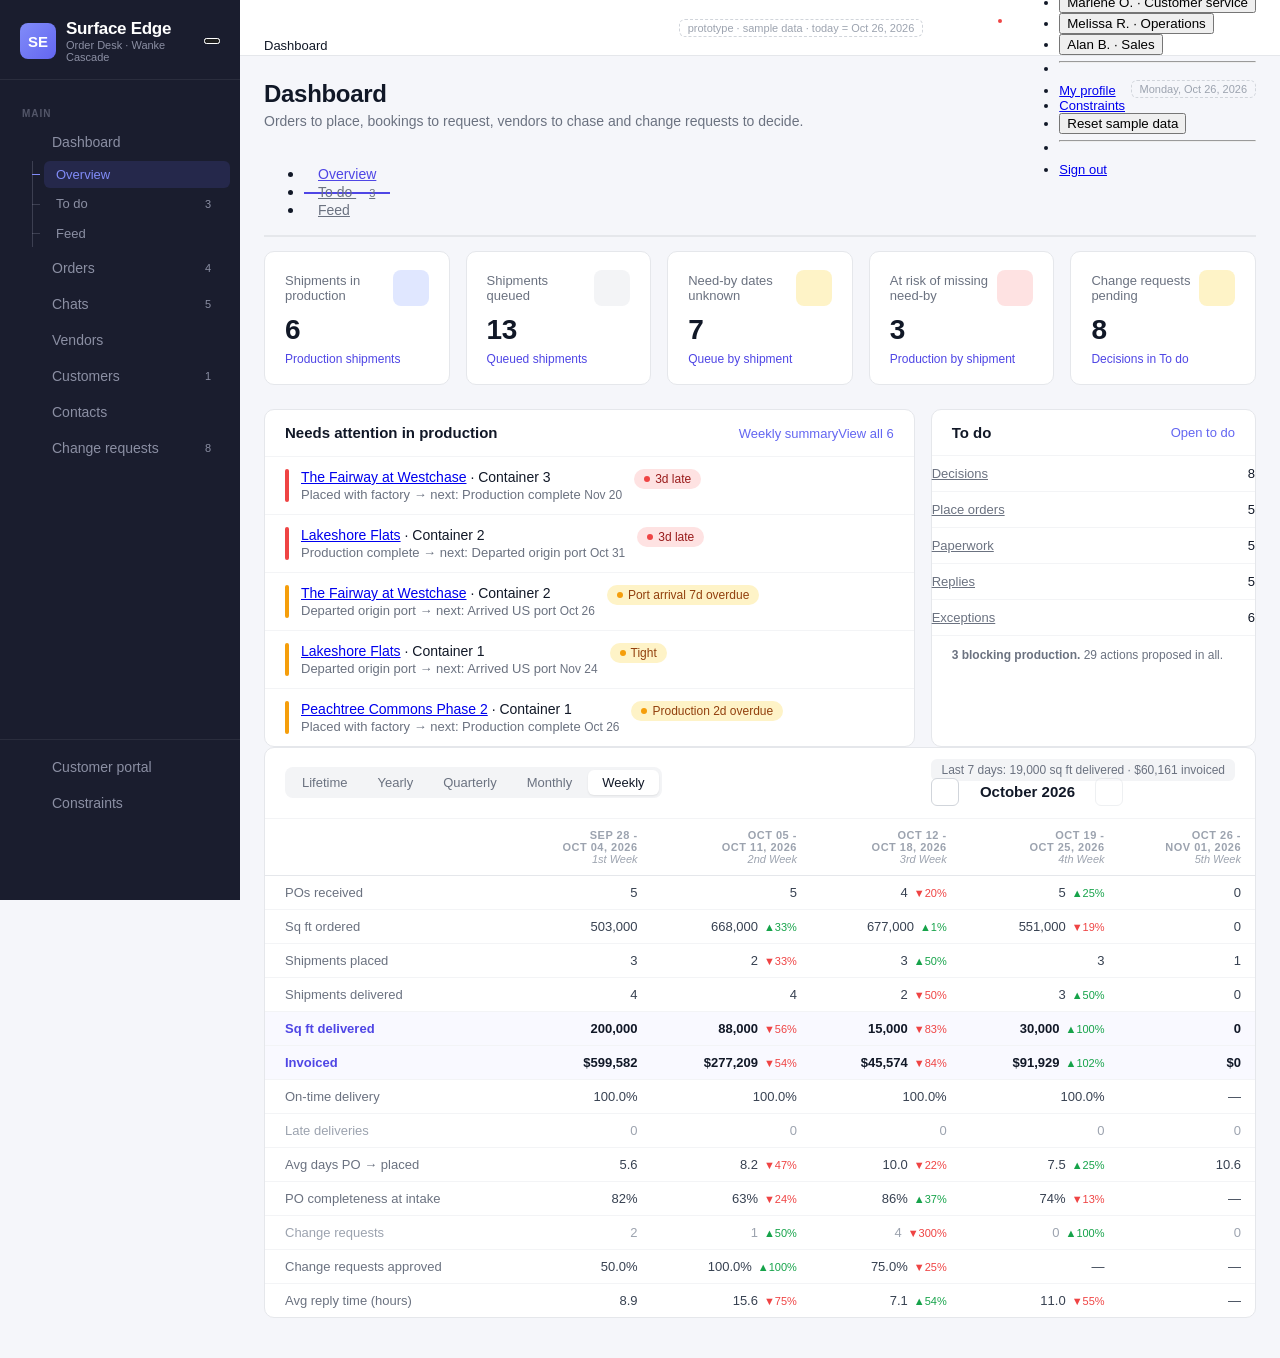
==== commit 4b92b21e: "Split the prototype into one page per section Pinpoint matches a pin to a page by pathname and ignor" ====
--- a/index.html
+++ b/index.html
@@ -3,2477 +3,19 @@
 <head>
 <meta charset="utf-8">
 <meta name="viewport" content="width=device-width, initial-scale=1, viewport-fit=cover">
-<style>[hidden]{display:none!important}img{max-width:100%}</style>
-<title>Surface Edge Order Desk</title>
+<title>Dashboard · Surface Edge Order Desk</title>
 <link rel="stylesheet" href="bootstrap.min.css">
 <link rel="stylesheet" href="bootstrap-icons.min.css">
-<style>
-/* Layout follows the admin templates: fixed dark sidebar, white topbar with breadcrumbs, page-content with page-header, tabs, toolbar, data tables. Colors are tokens so the viewer's dark theme works; the sidebar stays dark in both. */
-:root{
-  --sidebar-width:240px; --sidebar-bg:#1a1d2e; --sidebar-text:#8b8fa3; --sidebar-hover:#ffffff; --sidebar-active-bg:rgba(99,102,241,.15); --sidebar-active-text:#818cf8; --topbar-height:56px;
-  --page-bg:#f5f6fa; --surface:#ffffff; --surface-2:#f9fafb; --surface-3:#f3f4f6; --border:#e5e7eb; --border-soft:#f3f4f6; --border-input:#d1d5db;
-  --text:#111827; --text-2:#374151; --text-muted:#6b7280; --text-faint:#9ca3af; --accent:#4f46e5; --accent-2:#6366f1;
-  --good-fg:#166534; --good-bg:#dcfce7; --good-dot:#16a34a; --warn-fg:#92400e; --warn-bg:#fef3c7; --warn-dot:#f59e0b; --crit-fg:#991b1b; --crit-bg:#fee2e2; --crit-dot:#ef4444; --info-fg:#3730a3; --info-bg:#e0e7ff; --info-dot:#6366f1; --gray-fg:#6b7280; --gray-bg:#f3f4f6; --gray-dot:#9ca3af;
-  --bs-primary:#4f46e5; --bs-primary-rgb:79,70,229; --bs-link-color:#4f46e5; --bs-link-color-rgb:79,70,229; --bs-link-hover-color:#4338ca; --bs-link-hover-color-rgb:67,56,202;
-  --bs-body-bg:var(--page-bg); --bs-body-color:var(--text); --bs-border-color:var(--border); --bs-offcanvas-width:var(--sidebar-width);
-}
-@media (prefers-color-scheme: dark){ :root:not([data-theme="light"]){
-  --page-bg:#0f1117; --surface:#161925; --surface-2:#1b1f2d; --surface-3:#222738; --border:#2a2f42; --border-soft:#222738; --border-input:#3a4057;
-  --text:#f3f4f6; --text-2:#d1d5db; --text-muted:#9ca3af; --text-faint:#6b7280; --accent:#818cf8; --accent-2:#a5b4fc;
-  --good-fg:#86efac; --good-bg:rgba(34,197,94,.15); --warn-fg:#fcd34d; --warn-bg:rgba(245,158,11,.15); --crit-fg:#fca5a5; --crit-bg:rgba(239,68,68,.15); --info-fg:#c7d2fe; --info-bg:rgba(99,102,241,.18); --gray-fg:#9ca3af; --gray-bg:#222738;
-  --bs-primary:#6366f1; --bs-primary-rgb:99,102,241; --bs-link-color:#a5b4fc; --bs-link-color-rgb:165,180,252; --bs-link-hover-color:#c7d2fe; --bs-link-hover-color-rgb:199,210,254; color-scheme:dark } }
-:root[data-theme="dark"]{
-  --page-bg:#0f1117; --surface:#161925; --surface-2:#1b1f2d; --surface-3:#222738; --border:#2a2f42; --border-soft:#222738; --border-input:#3a4057;
-  --text:#f3f4f6; --text-2:#d1d5db; --text-muted:#9ca3af; --text-faint:#6b7280; --accent:#818cf8; --accent-2:#a5b4fc;
-  --good-fg:#86efac; --good-bg:rgba(34,197,94,.15); --warn-fg:#fcd34d; --warn-bg:rgba(245,158,11,.15); --crit-fg:#fca5a5; --crit-bg:rgba(239,68,68,.15); --info-fg:#c7d2fe; --info-bg:rgba(99,102,241,.18); --gray-fg:#9ca3af; --gray-bg:#222738;
-  --bs-primary:#6366f1; --bs-primary-rgb:99,102,241; --bs-link-color:#a5b4fc; --bs-link-color-rgb:165,180,252; --bs-link-hover-color:#c7d2fe; --bs-link-hover-color-rgb:199,210,254; color-scheme:dark }
-
-*{box-sizing:border-box}
-html,body{min-height:100%}
-body{font-family:-apple-system,BlinkMacSystemFont,'Segoe UI',Roboto,'Helvetica Neue',Arial,sans-serif;background:var(--page-bg);color:var(--text);margin:0;min-height:100vh}
-.btn-primary{--bs-btn-bg:var(--accent);--bs-btn-border-color:var(--accent);--bs-btn-hover-bg:#4338ca;--bs-btn-hover-border-color:#4338ca;--bs-btn-active-bg:#4338ca;--bs-btn-active-border-color:#4338ca}
-.btn-outline-secondary{--bs-btn-color:var(--text-2);--bs-btn-border-color:var(--border-input);--bs-btn-hover-bg:var(--surface-2);--bs-btn-hover-color:var(--text);--bs-btn-hover-border-color:#b0b5c0;--bs-btn-active-bg:var(--surface-3);--bs-btn-active-color:var(--text);--bs-btn-active-border-color:#b0b5c0;background:var(--surface)}
-.btn-outline-danger{--bs-btn-hover-bg:var(--crit-bg);--bs-btn-hover-color:var(--crit-fg)}
-.form-control,.form-select{background:var(--surface);color:var(--text);border-color:var(--border-input)}
-.form-control:focus,.form-select:focus{border-color:#818cf8;box-shadow:0 0 0 3px rgba(99,102,241,.12)}
-.dropdown-menu{--bs-dropdown-bg:var(--surface);--bs-dropdown-color:var(--text);--bs-dropdown-link-color:var(--text-2);--bs-dropdown-border-color:var(--border);--bs-dropdown-link-hover-bg:var(--surface-3)}
-.minw0{min-width:0}
-.mono{font-family:var(--bs-font-monospace);font-size:.92em;font-variant-numeric:tabular-nums}
-
-/* ── Sidebar ── */
-.sidebar{position:fixed;top:0;left:0;width:var(--sidebar-width);height:100vh;z-index:1040;overflow-y:auto;display:flex;flex-direction:column;padding-top:env(safe-area-inset-top,0px)}
-.sidebar-inner{background:var(--sidebar-bg);display:flex;flex-direction:column;min-height:100%;width:100%}
-.sidebar-logo{padding:20px 20px 16px;display:flex;align-items:center;gap:10px;border-bottom:1px solid rgba(255,255,255,.07)}
-.sidebar-logo .logo-icon{width:36px;height:36px;background:linear-gradient(135deg,#818cf8,#6366f1);border-radius:8px;display:flex;align-items:center;justify-content:center;color:#fff;font-weight:700;font-size:15px;flex-shrink:0}
-.sidebar-logo .logo-text{color:#fff;font-size:17px;font-weight:600;letter-spacing:-.3px;line-height:1.1}
-.sidebar-logo .logo-sub{color:var(--sidebar-text);font-size:11px}
-.sidebar-nav{flex:1;padding:12px 10px}
-.nav-section-label{font-size:10px;font-weight:600;text-transform:uppercase;letter-spacing:1px;color:rgba(139,143,163,.5);padding:16px 12px 6px}
-.sidebar .nav-link{display:flex;align-items:center;gap:10px;padding:9px 12px;border-radius:6px;color:var(--sidebar-text);font-size:14px;font-weight:450;text-decoration:none;transition:all .15s ease;margin-bottom:2px}
-.sidebar .nav-link:hover{background:rgba(255,255,255,.06);color:var(--sidebar-hover)}
-.sidebar .nav-link.active{background:var(--sidebar-active-bg);color:var(--sidebar-active-text);font-weight:500}
-.sidebar .nav-link .bi{font-size:17px;width:20px;text-align:center}
-.sidebar .nav-link .badge{margin-left:auto;font-size:11px;font-weight:500;padding:2px 7px;border-radius:10px}
-/* Group row is the toggle: section icon when closed, down chevron when open. The sub-item rail runs under the chevron's center (12px padding + half of the 20px icon column). */
-button.nav-link{width:100%;border:0;background:transparent;font:inherit;text-align:left;cursor:pointer}
-.nav-group .nav-link .bi-chevron-down{font-size:13px}
-.nav-sub{display:none;position:relative;margin:0 0 4px 22px;padding-left:12px}
-.nav-group.open .nav-sub{display:block}
-.nav-sub::before{content:"";position:absolute;left:-0.5px;top:0;bottom:0;width:1px;background:rgba(139,143,163,.3)}
-.nav-sub .nav-link{padding:6px 12px 6px 12px;font-size:13px;position:relative}
-.nav-sub .nav-link::before{content:"";position:absolute;left:-12px;top:50%;width:8px;height:1px;background:rgba(139,143,163,.3)}
-.nav-sub .nav-link.active::before{background:var(--sidebar-active-text)}
-/* The extra bottom padding keeps these links clear of the Pinpoint feedback button, which sits 20px from the bottom-left corner. */
-.sidebar-bottom{padding:10px 10px 78px;border-top:1px solid rgba(255,255,255,.07)}
-.sidebar .btn-close{filter:invert(1) grayscale(100%) brightness(200%)}
-/* On phones the sidebar is a Bootstrap offcanvas, so it needs Bootstrap's offcanvas z-index (1045) to sit above the backdrop (1040). The z-index on .sidebar above is for desktop and would leave the open menu under the backdrop. */
-@media (max-width:767.98px){.sidebar{padding-top:0;z-index:1045}}
-
-/* ── Main / Topbar ── */
-.main-content{margin-left:var(--sidebar-width);min-height:100vh;display:flex;flex-direction:column}
-body.portal .sidebar{display:none}
-body.portal .main-content{margin-left:0}
-@media (max-width:767.98px){.main-content{margin-left:0}}
-.topbar{height:var(--topbar-height);background:var(--surface);border-bottom:1px solid var(--border);display:flex;align-items:center;justify-content:space-between;padding:0 24px;position:sticky;top:env(safe-area-inset-top,0px);z-index:1030;gap:12px}
-/* The breadcrumb is one line of text that ends in an ellipsis when there isn't room, as on phones. Bootstrap's flex row with floated dividers squeezed the items into each other, and the nav around it did not shrink, so the trail ran under the topbar buttons. */
-.topbar nav{min-width:0}
-.breadcrumb{display:block;margin:0;background:transparent;padding:0;font-size:13px;white-space:nowrap;overflow:hidden;text-overflow:ellipsis}
-.breadcrumb-item{display:inline}
-.breadcrumb-item a{color:var(--text-muted);text-decoration:none}
-.breadcrumb-item a:hover{color:var(--accent)}
-.breadcrumb-item.active{color:var(--text);font-weight:500}
-.breadcrumb-item+.breadcrumb-item::before{float:none;color:var(--text-faint)}
-.topbar-right{display:flex;align-items:center;gap:8px;flex-shrink:0}
-.topbar-icon-btn{width:36px;height:36px;border-radius:8px;border:none;background:transparent;color:var(--text-muted);display:flex;align-items:center;justify-content:center;font-size:18px;cursor:pointer;position:relative}
-.topbar-icon-btn:hover{background:var(--surface-3);color:var(--text)}
-.topbar-icon-btn .notification-dot{position:absolute;top:7px;right:7px;width:8px;height:8px;background:#ef4444;border-radius:50%;border:2px solid var(--surface)}
-.user-menu-btn{display:flex;align-items:center;gap:8px;padding:4px 8px 4px 4px;border-radius:8px;border:none;background:transparent;cursor:pointer}
-.user-menu-btn:hover{background:var(--surface-3)}
-.user-avatar{width:32px;height:32px;border-radius:50%;background:linear-gradient(135deg,#818cf8,#6366f1);display:flex;align-items:center;justify-content:center;color:#fff;font-size:13px;font-weight:600}
-.user-menu-btn .user-name{font-size:13px;font-weight:500;color:var(--text-2)}
-.proto-tag{font-size:11px;color:var(--text-faint);border:1px dashed var(--border-input);border-radius:6px;padding:2px 8px;white-space:nowrap}
-
-/* ── Page ── */
-.page-content{flex:1;padding:24px;display:flex;flex-direction:column;gap:0;min-width:0}
-@media (max-width:767.98px){.page-content{padding:16px}}
-.page-header{display:flex;align-items:flex-start;justify-content:space-between;margin-bottom:20px;gap:12px;flex-wrap:wrap}
-.page-header-left{display:flex;align-items:flex-start;gap:12px;min-width:0}
-.page-header h1{font-size:24px;font-weight:700;color:var(--text);margin:0;letter-spacing:-.3px;line-height:1.2}
-.page-header .record-id{font-size:13px;color:var(--text-faint);font-weight:400;margin-left:8px;font-family:var(--bs-font-monospace)}
-.page-subtitle{font-size:14px;color:var(--text-muted);margin-top:4px;max-width:70ch}
-.page-header-actions{display:flex;align-items:center;gap:8px;flex-wrap:wrap}
-.back-btn{width:36px;height:36px;border-radius:8px;border:1px solid var(--border-input);background:var(--surface);color:var(--text-muted);display:flex;align-items:center;justify-content:center;font-size:16px;cursor:pointer;flex-shrink:0;text-decoration:none;margin-top:2px}
-.back-btn:hover{background:var(--surface-2);color:var(--text-2)}
-.page-tabs{margin-bottom:20px}
-.page-tabs .nav-tabs{border-bottom:2px solid var(--border)}
-.page-tabs .nav-tabs .nav-link{border:none;border-bottom:2px solid transparent;margin-bottom:-2px;padding:10px 16px;font-size:14px;font-weight:500;color:var(--text-muted)}
-.page-tabs .nav-tabs .nav-link:hover{color:var(--text-2);border-color:var(--border-input)}
-.page-tabs .nav-tabs .nav-link.active{color:var(--accent);border-color:var(--accent);background:transparent}
-.page-tabs .nav-tabs .nav-link .badge{font-size:11px;font-weight:500;padding:2px 7px;border-radius:10px;margin-left:6px;vertical-align:middle}
-.toolbar{display:flex;align-items:center;justify-content:space-between;margin-bottom:16px;gap:12px;flex-wrap:wrap}
-.toolbar-search{position:relative;flex:0 1 360px;min-width:200px}
-.toolbar-search .form-control{padding-left:38px;border-radius:8px;height:38px;font-size:14px}
-.toolbar-search .search-icon{position:absolute;left:12px;top:50%;transform:translateY(-50%);color:var(--text-faint);font-size:15px;pointer-events:none}
-.toolbar-right{display:flex;align-items:center;gap:8px}
-.toolbar-btn{display:flex;align-items:center;gap:6px;height:36px;padding:0 10px;border-radius:8px;border:1px solid var(--border-input);background:var(--surface);color:var(--text-2);font-size:13px;font-weight:500;cursor:pointer;white-space:nowrap}
-.toolbar-btn:hover,.toolbar-btn.show{background:var(--surface-2)}
-.toolbar-btn .bi{font-size:16px;color:var(--text-muted)}
-.toolbar-btn.has-value{padding-right:12px;border-color:var(--accent-2);color:var(--accent)}
-.toolbar-btn.has-value .bi{color:var(--accent)}
-.toolbar-btn.dropdown-toggle::after{display:none}
-.dropdown-menu{--bs-dropdown-link-active-bg:var(--accent);--bs-dropdown-link-active-color:#fff;--bs-dropdown-header-color:var(--text-faint);font-size:13px;min-width:200px}
-.dropdown-header{font-size:11px;text-transform:uppercase;letter-spacing:.5px;font-weight:600}
-.layout-toggle{display:flex;border:1px solid var(--border-input);border-radius:8px;overflow:hidden;background:var(--surface)}
-.layout-toggle .toggle-label{display:flex;align-items:center;padding:0 10px;font-size:12px;color:var(--text-faint);border-right:1px solid var(--border-input);white-space:nowrap}
-.layout-toggle .toggle-btn{display:flex;align-items:center;gap:6px;padding:0 12px;height:36px;border:none;background:var(--surface);color:var(--text-faint);cursor:pointer;font-size:13px;font-weight:500;white-space:nowrap}
-.layout-toggle .toggle-btn:not(:last-child){border-right:1px solid var(--border-input)}
-.layout-toggle .toggle-btn:hover{color:var(--text-2);background:var(--surface-2)}
-.layout-toggle .toggle-btn.active{background:var(--surface-3);color:var(--text)}
-/* Info strip: one fixed-height line under the tab row on every index page; click to read the full note. */
-.info-strip{display:flex;align-items:flex-start;gap:10px;width:100%;text-align:left;background:var(--surface-2);border:1px solid var(--border);border-radius:8px;padding:8px 12px;margin:0 0 16px;color:var(--text-muted);font-size:13px;line-height:1.45;cursor:pointer;font-family:inherit}
-.info-strip:hover{border-color:var(--border-input);color:var(--text-2)}
-.info-strip .bi-info-circle{color:var(--accent-2);font-size:15px;flex-shrink:0;line-height:1.3}
-.info-strip .info-text{flex:1;min-width:0;white-space:nowrap;overflow:hidden;text-overflow:ellipsis}
-.info-strip.open .info-text{white-space:normal}
-.info-strip .info-chev{flex-shrink:0;font-size:11px;color:var(--text-faint);transition:transform .15s ease;line-height:1.6}
-.info-strip:not(.open):not(.clipped){cursor:default}
-.sub-nav{gap:4px;margin:-4px 0 12px;flex-wrap:nowrap;overflow-x:auto}
-.sub-nav .nav-link{padding:4px 12px;font-size:13px;font-weight:500;border-radius:999px;color:var(--text-muted);white-space:nowrap}
-.sub-nav .nav-link:hover{color:var(--text-2);background:var(--surface-3)}
-.sub-nav .nav-link.active{background:var(--info-bg);color:var(--accent)}
-.sub-nav .nav-link .badge{font-size:11px;font-weight:500;padding:2px 7px;border-radius:10px;margin-left:4px}
-.feed-list{list-style:none;margin:0;padding:0 20px 8px;flex:1}
-.feed-day{font-size:11px;font-weight:600;text-transform:uppercase;letter-spacing:.5px;color:var(--text-faint);padding:14px 0 6px;border-bottom:1px solid var(--border-soft)}
-.feed-item{display:flex;gap:12px;padding:10px 0;border-bottom:1px solid var(--border-soft)}
-.feed-line{font-size:13px;color:var(--text-2);line-height:1.5}
-.feed-line b{color:var(--text);font-weight:600}
-.feed-meta{display:flex;gap:10px;flex-wrap:wrap;font-size:12px;color:var(--text-faint);margin-top:2px}
-/* ── Portal chat launcher ── */
-.cw-bubble{position:fixed;right:20px;bottom:calc(20px + env(safe-area-inset-bottom,0px));width:56px;height:56px;border-radius:50%;border:0;background:linear-gradient(135deg,#818cf8,#4f46e5);color:#fff;font-size:24px;display:flex;align-items:center;justify-content:center;box-shadow:0 6px 20px rgba(79,70,229,.35);cursor:pointer;z-index:1090;transition:transform .15s ease}
-.cw-bubble:hover{transform:scale(1.05)}
-.cw-bubble:focus-visible{outline:3px solid var(--accent-2);outline-offset:3px}
-.cw-bubble .cw-count{position:absolute;top:-2px;right:-2px;min-width:20px;height:20px;border-radius:10px;background:#ef4444;color:#fff;font-size:11px;font-weight:600;display:flex;align-items:center;justify-content:center;padding:0 5px;border:2px solid var(--page-bg)}
-.cw-panel{position:fixed;right:20px;bottom:calc(88px + env(safe-area-inset-bottom,0px));width:380px;max-width:calc(100vw - 32px);height:min(600px,calc(100vh - 120px));background:var(--surface);border:1px solid var(--border);border-radius:14px;box-shadow:0 12px 40px rgba(0,0,0,.18);z-index:1090;display:flex;flex-direction:column;overflow:hidden}
-@media (max-width:575.98px){.cw-panel{right:16px;left:16px;width:auto;bottom:calc(84px + env(safe-area-inset-bottom,0px));height:calc(100vh - 110px)}.cw-bubble{right:16px}}
-.cw-head{background:linear-gradient(135deg,#6366f1,#4338ca);color:#fff;padding:16px 18px;display:flex;align-items:flex-start;gap:10px}
-.cw-head h3{font-size:16px;font-weight:600;margin:0;color:#fff}
-.cw-head .cw-sub{font-size:12px;opacity:.85;margin-top:2px}
-.cw-head button{border:0;background:rgba(255,255,255,.15);color:#fff;width:28px;height:28px;border-radius:7px;display:flex;align-items:center;justify-content:center;cursor:pointer;flex-shrink:0}
-.cw-head button:hover{background:rgba(255,255,255,.28)}
-.cw-team{display:flex;margin-top:10px}
-.cw-team span{width:26px;height:26px;border-radius:50%;background:rgba(255,255,255,.22);border:2px solid #4f46e5;margin-right:-6px;font-size:10px;font-weight:600;display:flex;align-items:center;justify-content:center}
-.cw-body{flex:1;overflow-y:auto;padding:14px;display:flex;flex-direction:column;gap:12px;background:var(--surface-2)}
-.cw-card{background:var(--surface);border:1px solid var(--border);border-radius:10px;overflow:hidden}
-.cw-card-title{font-size:12px;font-weight:600;color:var(--text-muted);text-transform:uppercase;letter-spacing:.5px;padding:10px 14px 4px}
-.cw-new{display:flex;align-items:center;gap:10px;width:100%;border:0;background:var(--surface);padding:12px 14px;text-align:left;cursor:pointer;color:var(--text)}
-.cw-new:hover{background:var(--surface-2)}
-.cw-new .cw-ico{width:34px;height:34px;border-radius:50%;background:var(--info-bg);color:var(--accent);display:flex;align-items:center;justify-content:center;flex-shrink:0}
-.cw-thread{display:flex;gap:10px;width:100%;border:0;border-top:1px solid var(--border-soft);background:var(--surface);padding:10px 14px;text-align:left;cursor:pointer;color:var(--text)}
-.cw-thread:hover{background:var(--surface-2)}
-.cw-thread .cw-subj{font-size:13px;font-weight:500;white-space:nowrap;overflow:hidden;text-overflow:ellipsis}
-.cw-thread .cw-prev{font-size:12px;color:var(--text-muted);white-space:nowrap;overflow:hidden;text-overflow:ellipsis}
-.cw-thread .cw-when{font-size:11px;color:var(--text-faint);white-space:nowrap}
-.cw-dot{width:8px;height:8px;border-radius:50%;background:var(--accent-2);display:inline-block;margin-left:6px;vertical-align:middle}
-.cw-msgs{display:flex;flex-direction:column;gap:10px}
-.cw-msg{max-width:85%;display:flex;flex-direction:column;gap:3px}
-.cw-msg .cw-who{font-size:11px;color:var(--text-faint)}
-.cw-msg .cw-text{background:var(--surface);border:1px solid var(--border);border-radius:12px;padding:8px 12px;font-size:13px;line-height:1.5;color:var(--text-2);white-space:pre-wrap}
-.cw-msg.mine{align-self:flex-end;align-items:flex-end}
-.cw-msg.mine .cw-text{background:var(--accent);border-color:var(--accent);color:#fff}
-.cw-foot{border-top:1px solid var(--border);padding:10px 12px;background:var(--surface);display:flex;flex-direction:column;gap:8px}
-.cw-foot textarea{resize:none;min-height:64px;font-size:13px}
-@media (max-width:575.98px){.portal-topbar{padding:0 16px}.portal-topbar #portal-cust{max-width:140px}.portal-topbar .topbar-right{min-width:0}}
-.cw-note{font-size:11px;color:var(--text-faint)}
-
-.info-strip:not(.open):not(.clipped) .info-chev{visibility:hidden}
-.info-strip.open .info-chev{transform:rotate(180deg)}
-/* One row: page tabs on the left, search / group / filter / sort on the right */
-.page-nav{display:flex;align-items:flex-end;justify-content:space-between;gap:12px 16px;flex-wrap:wrap;border-bottom:2px solid var(--border);margin-bottom:14px}
-.page-nav .nav-tabs{border-bottom:0;flex-wrap:nowrap;overflow-x:auto}
-.page-nav .nav-tabs .nav-link{border:none;border-bottom:2px solid transparent;margin-bottom:-2px;padding:10px 14px;font-size:14px;font-weight:500;color:var(--text-muted);white-space:nowrap}
-.page-nav .nav-tabs .nav-link:hover{color:var(--text-2);border-color:var(--border-input)}
-.page-nav .nav-tabs .nav-link.active{color:var(--accent);border-color:var(--accent);background:transparent}
-.page-nav .nav-tabs .nav-link .badge{font-size:11px;font-weight:500;padding:2px 7px;border-radius:10px;margin-left:6px;vertical-align:middle}
-.page-nav .toolbar-right{padding-bottom:8px;margin-left:auto;flex-wrap:nowrap;min-width:0}
-.page-nav .toolbar-search{flex:1 1 120px;min-width:110px;max-width:260px}
-@media (max-width:575.98px){.page-nav .toolbar-right{flex-wrap:wrap}}
-.page-nav .toolbar-search .form-control{height:36px}
-
-/* ── Tables ── */
-/* Index lists grow to the bottom of the viewport so the pagination footer sits near the fold. */
-.data-table-wrapper{background:var(--surface);border:1px solid var(--border);border-radius:10px;overflow:hidden;display:flex;flex-direction:column;flex:1 1 auto;min-height:320px}
-.data-table-wrapper .table-responsive{flex:1}
-.grow{flex:1 1 auto;display:flex;flex-direction:column;min-height:320px}
-.grow>.action-list,.grow>.thread-list{flex:1}
-.chat-layout.grow{display:grid;align-items:stretch}
-.chat-layout>.detail-card{display:flex;flex-direction:column;min-height:100%}
-.chat-layout>.detail-card>.thread-list,.chat-layout>.detail-card>.msgs{flex:1}
-.table{margin:0;font-size:14px;--bs-table-bg:transparent;--bs-table-color:var(--text-2);--bs-table-hover-bg:var(--surface-2);--bs-table-hover-color:var(--text-2)}
-.table thead th{background:var(--surface-2);border-bottom:1px solid var(--border);font-weight:600;font-size:12px;text-transform:uppercase;letter-spacing:.5px;color:var(--text-muted);padding:12px 16px;white-space:nowrap}
-.table tbody td{padding:12px 16px;vertical-align:middle;border-bottom:1px solid var(--border-soft);color:var(--text-2)}
-.table tbody tr:last-child td{border-bottom:none}
-.table tbody tr.link{cursor:pointer}
-.item-name{font-weight:500;color:var(--text)}
-.item-name a{color:var(--text);text-decoration:none}
-.item-name a:hover{color:var(--accent)}
-.item-sub{font-size:12px;color:var(--text-muted);font-weight:400}
-.table-footer{display:flex;align-items:center;justify-content:space-between;padding:12px 16px;border-top:1px solid var(--border);background:var(--surface);font-size:13px;color:var(--text-muted);gap:12px;flex-wrap:wrap}
-.pagination{margin:0;gap:2px}
-.pagination .page-link{border:1px solid var(--border-input);color:var(--text-2);font-size:13px;font-weight:500;padding:5px 11px;border-radius:6px!important;min-width:34px;text-align:center;background:var(--surface)}
-.pagination .page-item.active .page-link{background:var(--accent);border-color:var(--accent);color:#fff}
-.pagination .page-item.disabled .page-link{color:var(--border-input);background:var(--surface)}
-.num{text-align:right;font-family:var(--bs-font-monospace);font-variant-numeric:tabular-nums}
-
-/* ── Badges ── */
-.status-badge{display:inline-flex;align-items:center;gap:5px;padding:3px 10px;border-radius:20px;font-size:12px;font-weight:500;white-space:nowrap}
-.status-badge .status-dot{width:6px;height:6px;border-radius:50%}
-.status-badge.active{background:var(--good-bg);color:var(--good-fg)} .status-badge.active .status-dot{background:var(--good-dot)}
-.status-badge.pending{background:var(--warn-bg);color:var(--warn-fg)} .status-badge.pending .status-dot{background:var(--warn-dot)}
-.status-badge.danger{background:var(--crit-bg);color:var(--crit-fg)} .status-badge.danger .status-dot{background:var(--crit-dot)}
-.status-badge.info{background:var(--info-bg);color:var(--info-fg)} .status-badge.info .status-dot{background:var(--info-dot)}
-.status-badge.inactive{background:var(--gray-bg);color:var(--gray-fg)} .status-badge.inactive .status-dot{background:var(--gray-dot)}
-.tag{display:inline-flex;align-items:center;padding:3px 10px;border-radius:6px;font-size:12px;font-weight:500;background:var(--surface-3);color:var(--text-2)}
-.tag.blue{background:var(--info-bg);color:var(--info-fg)} .tag.amber{background:var(--warn-bg);color:var(--warn-fg)} .tag.green{background:var(--good-bg);color:var(--good-fg)} .tag.red{background:var(--crit-bg);color:var(--crit-fg)}
-.tag-list{display:flex;flex-wrap:wrap;gap:6px}
-
-/* ── Cards (dashboard-card / detail-card) ── */
-.detail-card{background:var(--surface);border:1px solid var(--border);border-radius:10px;display:flex;flex-direction:column;min-width:0}
-.detail-card-header{display:flex;align-items:center;justify-content:space-between;padding:14px 20px;border-bottom:1px solid var(--border-soft);gap:10px;flex-wrap:wrap}
-.detail-card-header h3{font-size:15px;font-weight:600;color:var(--text);margin:0}
-.detail-card-header .card-action{font-size:13px;color:var(--accent-2);text-decoration:none;font-weight:500}
-.detail-card-header .card-action:hover{color:var(--accent)}
-.detail-card-header .card-note{font-size:13px;color:var(--text-muted)}
-.detail-card-body{padding:20px}
-.detail-card-body.flush{padding:0}
-.detail-card-footer{padding:12px 20px;border-top:1px solid var(--border-soft);font-size:12px;color:var(--text-muted)}
-.stat-cards{display:grid;grid-template-columns:repeat(auto-fit,minmax(170px,1fr));gap:16px;margin-bottom:24px}
-.stat-card{background:var(--surface);border:1px solid var(--border);border-radius:10px;padding:18px 20px}
-.stat-card-header{display:flex;align-items:center;justify-content:space-between;margin-bottom:10px;gap:8px}
-.stat-card-header .stat-label{font-size:13px;font-weight:500;color:var(--text-muted)}
-.stat-icon{width:36px;height:36px;border-radius:8px;display:flex;align-items:center;justify-content:center;font-size:17px;flex-shrink:0}
-.stat-icon.blue{background:var(--info-bg);color:var(--info-dot)} .stat-icon.green{background:var(--good-bg);color:var(--good-dot)} .stat-icon.amber{background:var(--warn-bg);color:var(--warn-dot)} .stat-icon.red{background:var(--crit-bg);color:var(--crit-dot)} .stat-icon.gray{background:var(--gray-bg);color:var(--gray-fg)}
-.stat-value{font-size:28px;font-weight:700;color:var(--text);letter-spacing:-.5px;line-height:1}
-.stat-change{font-size:12px;color:var(--text-faint);margin-top:8px}
-a.stat-card{display:block;text-decoration:none;color:inherit;transition:border-color .15s ease}
-a.stat-card:hover{border-color:var(--accent-2)}
-a.stat-card .stat-link{font-size:12px;color:var(--accent);margin-top:8px;display:flex;align-items:center;gap:4px}
-/* Period comparison (performance over time) */
-.period-card{background:var(--surface);border:1px solid var(--border);border-radius:10px;margin-bottom:16px;overflow:hidden}
-.period-card-header{display:flex;align-items:center;justify-content:space-between;padding:12px 20px;border-bottom:1px solid var(--border-soft);gap:12px;flex-wrap:wrap}
-.period-toggle{display:flex;background:var(--surface-3);border-radius:8px;padding:3px;gap:2px}
-.period-toggle .toggle-btn{padding:5px 14px;border-radius:6px;border:none;background:transparent;font-size:13px;font-weight:500;color:var(--text-muted);cursor:pointer;white-space:nowrap}
-.period-toggle .toggle-btn:hover{color:var(--text-2)}
-.period-toggle .toggle-btn.active{background:var(--surface);color:var(--text);box-shadow:0 1px 2px rgba(0,0,0,.08)}
-.period-nav{display:flex;align-items:center;gap:8px}
-.period-nav .year-label{font-size:15px;font-weight:600;color:var(--text);min-width:120px;text-align:center}
-.period-nav .nav-arrow{width:28px;height:28px;border-radius:6px;border:1px solid var(--border-input);background:var(--surface);color:var(--text-muted);display:flex;align-items:center;justify-content:center;cursor:pointer;font-size:13px}
-.period-nav .nav-arrow:hover{background:var(--surface-2);color:var(--text-2)}
-.period-nav .nav-arrow:disabled{opacity:.35;cursor:default}
-.period-today{font-size:12px;font-weight:500;color:var(--text-muted);background:var(--surface-3);padding:4px 10px;border-radius:6px;white-space:nowrap}
-.period-table{width:100%;font-size:13px;border-collapse:collapse}
-.period-table thead th{padding:10px 14px;font-size:11px;font-weight:600;text-transform:uppercase;letter-spacing:.5px;color:var(--text-faint);text-align:right;border-bottom:1px solid var(--border);white-space:nowrap;vertical-align:bottom}
-.period-table thead th:first-child{text-align:left;color:var(--text-muted);padding-left:20px}
-.period-table thead th .sub{display:block;font-weight:400;text-transform:none;letter-spacing:0;font-style:italic;color:var(--text-faint);font-size:11px}
-.period-table tbody td{padding:9px 14px;text-align:right;color:var(--text-2);font-variant-numeric:tabular-nums;border-bottom:1px solid var(--border-soft);white-space:nowrap}
-.period-table tbody td:first-child{text-align:left;font-weight:500;color:var(--text-muted);padding-left:20px;white-space:normal}
-.period-table tbody tr:last-child td{border-bottom:none}
-.period-table tbody tr.row-highlight td{font-weight:600;color:var(--text);background:rgba(99,102,241,.04)}
-.period-table tbody tr.row-highlight td:first-child{color:var(--accent)}
-.period-table tbody tr.row-negative td{color:var(--text-faint)}
-.period-table .empty-cell{color:var(--border-input)}
-.period-table .delta{font-size:11px;font-weight:500;margin-left:6px}
-.period-table .delta.up{color:var(--good-dot)} .period-table .delta.down{color:var(--crit-dot)}
-.dashboard-grid{display:grid;grid-template-columns:2fr 1fr;gap:16px}
-.show-layout{display:grid;grid-template-columns:2fr 1fr;gap:20px}
-@media (max-width:991.98px){.dashboard-grid,.show-layout{grid-template-columns:1fr}}
-.show-main,.show-sidebar{display:flex;flex-direction:column;gap:20px;min-width:0}
-.stack{display:flex;flex-direction:column;gap:16px}
-
-/* ── Rows / lists ── */
-.action-list{list-style:none;margin:0;padding:0}
-.action-item{display:flex;align-items:flex-start;gap:12px;padding:12px 20px;border-bottom:1px solid var(--border-soft)}
-.action-item:last-child{border-bottom:none}
-.action-item.done{opacity:.55}
-.action-item .stripe{width:4px;align-self:stretch;border-radius:2px;background:var(--border-input);flex-shrink:0}
-.stripe.crit{background:var(--crit-dot)} .stripe.warn{background:var(--warn-dot)} .stripe.good{background:var(--good-dot)} .stripe.info{background:var(--info-dot)}
-.action-text{font-size:14px;color:var(--text);font-weight:500}
-.action-sub{font-size:13px;color:var(--text-muted);margin-top:2px}
-.action-btns{display:flex;gap:6px;flex-wrap:wrap;justify-content:flex-end;flex-shrink:0}
-.empty{padding:20px;color:var(--text-muted);font-size:14px}
-.status-banner{display:flex;align-items:center;gap:10px;padding:10px 16px;border-radius:8px;margin-bottom:20px;font-size:13px;font-weight:500;flex-wrap:wrap}
-.status-banner.active{background:var(--good-bg);color:var(--good-fg);border:1px solid rgba(34,197,94,.25)}
-.status-banner.pending{background:var(--warn-bg);color:var(--warn-fg);border:1px solid rgba(245,158,11,.3)}
-.status-banner.danger{background:var(--crit-bg);color:var(--crit-fg);border:1px solid rgba(239,68,68,.3)}
-.status-banner.info{background:var(--info-bg);color:var(--info-fg);border:1px solid rgba(99,102,241,.3)}
-.status-banner .bi{font-size:16px}
-.detail-grid{display:grid;grid-template-columns:1fr 1fr;gap:0 20px}
-.detail-field{padding:10px 0;border-bottom:1px solid var(--border-soft);min-width:0}
-.detail-field.full-width{grid-column:1/-1}
-.detail-label{font-size:11px;font-weight:600;color:var(--text-faint);text-transform:uppercase;letter-spacing:.5px;margin-bottom:3px}
-.detail-value{font-size:14px;color:var(--text);font-weight:450;overflow-wrap:anywhere}
-.meta-list{list-style:none;padding:0;margin:0}
-.meta-item{display:flex;align-items:flex-start;justify-content:space-between;gap:12px;padding:10px 0;border-bottom:1px solid var(--border-soft)}
-.meta-item:last-child{border-bottom:none}
-.meta-label{font-size:13px;color:var(--text-muted);flex-shrink:0}
-.meta-value{font-size:13px;font-weight:500;color:var(--text);text-align:right;min-width:0;overflow-wrap:anywhere}
-.timeline{list-style:none;padding:0;margin:0}
-.timeline-item{display:flex;gap:12px;padding:10px 0;border-bottom:1px solid var(--border-soft)}
-.timeline-item:last-child{border-bottom:none}
-.timeline-icon{width:30px;height:30px;border-radius:50%;display:flex;align-items:center;justify-content:center;font-size:13px;flex-shrink:0}
-.timeline-icon.blue{background:var(--info-bg);color:var(--info-dot)} .timeline-icon.green{background:var(--good-bg);color:var(--good-dot)} .timeline-icon.amber{background:var(--warn-bg);color:var(--warn-dot)} .timeline-icon.gray{background:var(--gray-bg);color:var(--gray-fg)}
-.timeline-text{font-size:13px;color:var(--text-2);line-height:1.5}
-.timeline-time{font-size:12px;color:var(--text-faint);margin-top:2px}
-.check-list{list-style:none;padding:0;margin:0}
-.check-item{display:flex;align-items:center;gap:10px;padding:10px 20px;border-bottom:1px solid var(--border-soft)}
-.check-item:last-child{border-bottom:none}
-.check-item.na{opacity:.5}
-.check-item .form-check-input{margin:0;flex-shrink:0}
-.check-item .form-check-input:checked{background-color:var(--good-dot);border-color:var(--good-dot)}
-.check-item.over .form-check-input:checked{background-color:var(--warn-dot);border-color:var(--warn-dot)}
-.check-label{flex:1;min-width:0;font-size:14px;color:var(--text)}
-.check-sub{font-size:12px;color:var(--text-muted)}
-
-/* ── Shipment block & milestones ── */
-.ship{border:1px solid var(--border);border-radius:8px;background:var(--surface)}
-.ship-head{display:flex;align-items:center;gap:10px;padding:10px 12px 10px 8px}
-.ship.open .ship-head{border-bottom:1px solid var(--border-soft)}
-.ship-toggle{width:28px;height:28px;border:0;background:transparent;color:var(--text-muted);border-radius:6px;display:flex;align-items:center;justify-content:center;cursor:pointer;flex-shrink:0}
-.ship-toggle:hover{background:var(--surface-3);color:var(--text)}
-.ship-toggle .chev{transition:transform .15s ease;font-size:12px}
-.ship.open .ship-toggle .chev{transform:rotate(90deg)}
-.ship-sum{flex:1;min-width:0}
-.ship-body{display:grid;grid-template-columns:minmax(0,1.1fr) minmax(0,1fr);gap:16px;padding:14px 16px}
-@media (max-width:640px){.ship-body{grid-template-columns:1fr}}
-.ship-name{font-size:15px;font-weight:600;color:var(--text);margin:0}
-.ship-kind{font-size:11px;color:var(--text-muted);border:1px solid var(--border);border-radius:6px;padding:1px 7px}
-.ms{list-style:none;margin:0;padding:0}
-.ms li{display:grid;grid-template-columns:18px 1fr auto;gap:10px;align-items:center;padding:5px 0;position:relative}
-.ms li::before{content:"";position:absolute;left:8px;top:-5px;bottom:-5px;width:2px;background:var(--border)}
-.ms li:first-child::before{top:50%}.ms li:last-child::before{bottom:50%}
-.ms .k{width:18px;height:18px;border-radius:50%;border:2px solid var(--border-input);background:var(--surface);position:relative;z-index:1}
-.ms li.done .k{background:var(--good-dot);border-color:var(--good-dot)}
-.ms li.now .k{border-color:var(--accent-2);box-shadow:0 0 0 3px var(--info-bg)}
-.ms li.late .k{border-color:var(--crit-dot)}
-.ms .n{font-size:13px;color:var(--text);font-weight:500}
-.ms li.future .n{color:var(--text-muted);font-weight:400}
-.ms .dt{font-family:var(--bs-font-monospace);font-size:12px;color:var(--text-faint)}
-.ms li.done .dt{color:var(--text-2)}
-.ms li.step{padding:2px 0}
-.ms li.step .k{width:10px;height:10px;margin-left:4px}
-.ms li.step .n{font-size:12px;font-weight:400}
-.ms li.step .dt{font-size:11px}
-
-/* ── Forecast bars ── */
-.bar-row{display:flex;align-items:center;gap:12px;margin-bottom:6px}
-.bar-row .lbl{font-family:var(--bs-font-monospace);font-size:12px;color:var(--text-muted);width:3.6rem;flex-shrink:0}
-.bar-track{display:flex;gap:2px;height:16px;flex:1}
-.bar-seg{height:100%;border-radius:2px;min-width:3px}
-.bar-seg.placed{background:var(--accent-2)} .bar-seg.toplace{background:var(--warn-dot)}
-.legend{display:flex;gap:14px;font-size:12px;color:var(--text-muted);flex-wrap:wrap}
-.legend i{display:inline-block;width:10px;height:10px;border-radius:2px;margin-right:5px;vertical-align:-1px}
-
-/* ── Chats ── */
-.chat-layout{display:grid;grid-template-columns:minmax(280px,360px) minmax(0,1fr);gap:16px;align-items:start}
-@media (max-width:991.98px){.chat-layout{grid-template-columns:1fr}}
-.thread-list{list-style:none;margin:0;padding:0}
-.thread-item{display:flex;gap:10px;padding:12px 16px;border-bottom:1px solid var(--border-soft);cursor:pointer;text-decoration:none;color:inherit}
-.thread-item:last-child{border-bottom:none}
-.thread-item:hover{background:var(--surface-2)}
-.thread-item.active{background:var(--info-bg)}
-.thread-item .avatar{width:34px;height:34px;border-radius:50%;background:var(--surface-3);color:var(--text-2);display:flex;align-items:center;justify-content:center;font-size:12px;font-weight:600;flex-shrink:0}
-.thread-item .avatar.vendor{background:var(--warn-bg);color:var(--warn-fg)}
-.thread-item .avatar.customer{background:var(--info-bg);color:var(--info-fg)}
-.thread-item .subj{font-size:14px;font-weight:500;color:var(--text);white-space:nowrap;overflow:hidden;text-overflow:ellipsis}
-.thread-item .prev{font-size:12px;color:var(--text-muted);white-space:nowrap;overflow:hidden;text-overflow:ellipsis}
-.thread-item .meta{font-size:11px;color:var(--text-faint);white-space:nowrap;text-align:right;flex-shrink:0}
-.thread-item .unread{width:8px;height:8px;border-radius:50%;background:var(--accent-2);display:inline-block;margin-left:4px}
-.thread-head{padding:14px 20px;border-bottom:1px solid var(--border-soft);display:flex;justify-content:space-between;gap:12px;flex-wrap:wrap;align-items:flex-start}
-.thread-head h3{font-size:16px;font-weight:600;margin:0 0 2px}
-.msgs{padding:16px 20px;display:flex;flex-direction:column;gap:14px;background:var(--surface-2)}
-.msg{max-width:min(640px,92%);display:flex;flex-direction:column;gap:4px}
-.msg .who{font-size:12px;color:var(--text-muted)}
-.msg .bubble{background:var(--surface);border:1px solid var(--border);border-radius:10px;padding:10px 14px;font-size:14px;color:var(--text-2);line-height:1.55;white-space:pre-wrap}
-.msg.us{align-self:flex-end;align-items:flex-end}
-.msg.us .bubble{background:var(--info-bg);border-color:transparent;color:var(--text)}
-.msg.system .bubble{background:var(--surface-3);border-style:dashed;font-size:13px}
-.msg .att{display:inline-flex;align-items:center;gap:6px;font-size:12px;background:var(--surface);border:1px solid var(--border);border-radius:6px;padding:3px 8px;color:var(--text-2);margin-top:4px}
-.composer{padding:14px 20px;border-top:1px solid var(--border-soft);display:flex;flex-direction:column;gap:8px}
-.composer textarea{resize:vertical;min-height:72px}
-.composer.drafted textarea{min-height:150px;border-color:var(--accent-2);box-shadow:inset 3px 0 0 var(--accent-2)}
-.draft-note{display:flex;align-items:center;gap:8px;font-size:12px;color:var(--accent);flex-wrap:wrap}
-.draft-note .bi{font-size:14px}
-
-/* ── Email preview ── */
-.email{background:var(--surface-2);border:1px solid var(--border);border-radius:8px;padding:14px 16px;font-size:13px;color:var(--text-2)}
-.email .hd{font-family:var(--bs-font-monospace);font-size:12px;color:var(--text-faint);margin-bottom:8px}
-.email p{margin:0 0 6px}
-.email p:last-child{margin:0}
-
-/* ── Portal ── */
-.portal-topbar{height:var(--topbar-height);background:var(--surface);border-bottom:1px solid var(--border);display:flex;align-items:center;justify-content:space-between;padding:0 24px;gap:12px;position:sticky;top:env(safe-area-inset-top,0px);z-index:1030}
-.portal-wrap{max-width:960px;margin:0 auto;width:100%}
-.form-label.small{color:var(--text-muted);margin-bottom:2px}
-@media (prefers-reduced-motion:reduce){*{transition:none!important}}
-</style>
+<link rel="stylesheet" href="app.css">
 </head>
-<body>
-
-<aside class="sidebar offcanvas-md offcanvas-start" id="sidebar" tabindex="-1" aria-label="Navigation">
-  <div class="sidebar-inner">
-    <div class="sidebar-logo">
-      <div class="logo-icon">SE</div>
-      <div><div class="logo-text">Surface Edge</div><div class="logo-sub">Order Desk · Wanke Cascade</div></div>
-      <button type="button" class="btn-close ms-auto d-md-none" data-bs-dismiss="offcanvas" data-bs-target="#sidebar" aria-label="Close"></button>
-    </div>
-    <nav class="sidebar-nav" id="sidenav"></nav>
-    <div class="sidebar-bottom" id="sidebottom"></div>
-  </div>
-</aside>
+<body data-section="dashboard">
+<div data-partial="sidebar"></div>
 <div class="main-content" id="main"></div>
 <div id="chat-widget"></div>
 <div class="toast-container position-fixed bottom-0 end-0 p-3" id="toasts"></div>
 
 <script src="https://cdnjs.cloudflare.com/ajax/libs/bootstrap/5.3.3/js/bootstrap.bundle.min.js"></script>
-<script>
-/* ---------- theme sync: viewer sets data-theme; Bootstrap reads data-bs-theme ---------- */
-function syncTheme() {
-  const t = document.documentElement.getAttribute('data-theme');
-  const dark = t ? t === 'dark' : matchMedia('(prefers-color-scheme: dark)').matches;
-  document.documentElement.setAttribute('data-bs-theme', dark ? 'dark' : 'light');
-}
-/* User toggle: Auto follows the viewer or OS; Light and Dark pin it. Remembered per browser. */
-let themePref = 'auto'; try { themePref = localStorage.getItem('se-theme') || 'auto'; } catch (e) {}
-function applyTheme() { if (themePref === 'auto') document.documentElement.removeAttribute('data-theme'); else document.documentElement.setAttribute('data-theme', themePref); syncTheme(); }
-const THEME_UI = { auto: ['circle-half', 'Theme: Auto (follows system)'], light: ['sun', 'Theme: Light'], dark: ['moon-stars', 'Theme: Dark'] };
-const themeButton = () => `<button class="topbar-icon-btn" type="button" title="${THEME_UI[themePref][1]}" aria-label="${THEME_UI[themePref][1]}" onclick="act.theme()"><i class="bi bi-${THEME_UI[themePref][0]}"></i></button>`;
-applyTheme();
-new MutationObserver(syncTheme).observe(document.documentElement, { attributes: true, attributeFilter: ['data-theme'] });
-matchMedia('(prefers-color-scheme: dark)').addEventListener('change', syncTheme);
-
-/* ---------- helpers ---------- */
-const TODAY = new Date(2026, 9, 26);
-const DAY = 86400000;
-const d = s => { if (s instanceof Date) return s; const [y,m,dd] = s.split('-').map(Number); return new Date(y, m-1, dd); };
-const addDays = (dt, n) => { const x = new Date(d(dt)); x.setDate(x.getDate() + n); return x; };
-const diffDays = (a, b) => Math.round((d(a) - d(b)) / DAY);
-const iso = dt => { const x = d(dt); return `${x.getFullYear()}-${String(x.getMonth()+1).padStart(2,'0')}-${String(x.getDate()).padStart(2,'0')}`; };
-const MONTHS = ['Jan','Feb','Mar','Apr','May','Jun','Jul','Aug','Sep','Oct','Nov','Dec'];
-const fmt = dt => { if (!dt) return '—'; const x = d(dt); const y = x.getFullYear() === TODAY.getFullYear() ? '' : ` ${x.getFullYear()}`; return `${MONTHS[x.getMonth()]} ${x.getDate()}${y}`; };
-const fmtLong = dt => { const x = d(dt); return `${MONTHS[x.getMonth()]} ${x.getDate()}, ${x.getFullYear()}`; };
-const sqft = n => n.toLocaleString('en-US') + ' sq ft';
-const esc = s => String(s).replace(/[&<>"]/g, c => ({'&':'&amp;','<':'&lt;','>':'&gt;','"':'&quot;'}[c]));
-const rel = dt => { const n = diffDays(dt, TODAY); if (n === 0) return 'today'; if (n === 1) return 'tomorrow'; if (n === -1) return 'yesterday'; return n > 0 ? `in ${n} days` : `${-n} days ago`; };
-
-/* ---------- editable constraints ----------
-   Ocean transit by port: median days from departure to US port in Surface Edge's order history, 2022 to 2026.
-   Everything else is still Ryan's napkin numbers (placeholders). */
-const C = {
-  production: 45, loadout: 21, loadoutUrgent: 10, clearance: 5, drayage: 3, bookingLead: 21, bookingBack: 5, pick: 2, ground: 4,
-  ocean: { 'Los Angeles': 14, 'Long Beach': 14, 'Houston': 30, 'Savannah': 33, 'Charleston': 32, 'Miami': 32, 'Tampa': 32, 'Portland': 21, 'Tacoma': 18 },
-  reminderDays: 7, stopUsDays: 10, standingEmailDays: 14,
-};
-/* How much history each ocean median rests on. Small samples are worth a second look from Ryan. */
-const OCEAN_HISTORY = { 'Los Angeles':'16 shipments, LA and Long Beach together', 'Long Beach':'16 shipments, LA and Long Beach together', 'Houston':'87 shipments', 'Savannah':'916 shipments', 'Charleston':'5 shipments', 'Miami':'34 shipments, Florida ports together', 'Tampa':'34 shipments, Florida ports together', 'Portland':'67 shipments', 'Tacoma':'3 shipments, Tacoma and Seattle' };
-
-/* ---------- sample data ---------- */
-const customers = [
-  { id:'ilg', name:'ILG Flooring Solutions', hq:'Houston, TX', contact:'Dana Whitfield', email:'dwhitfield@ilgfloors.com', rep:'Meredith', onboarded:true, showLeadTimes:true, notes:'Works in 35 states. ~15 salespeople each with their own customers. High contact turnover.', completeness:58, cos90:11 },
-  { id:'tcc', name:'TCC Interiors', hq:'Atlanta, GA', contact:'Luis Ortega', email:'lortega@tccinteriors.com', rep:'Isaac', onboarded:true, showLeadTimes:true, notes:'Second-largest account. Usually gives first need-by; rarely the rest.', completeness:71, cos90:6 },
-  { id:'fantasia', name:'Fantasia Development', hq:'Atlanta, GA', contact:'Priya Natarajan', email:'priya@fantasiadev.com', rep:'Alan', onboarded:true, showLeadTimes:false, notes:'Two large orders with no need-by dates. Jobs may not start until fall 2027.', completeness:25, cos90:2 },
-  { id:'meridian', name:'Meridian Student Living', hq:'Boise, ID', contact:'Tom Beckett', email:'tbeckett@meridiansl.com', rep:'Alan', onboarded:false, showLeadTimes:true, notes:'New account. First PO arrived last night.', completeness:60, cos90:0 },
-  { id:'northwind', name:'Northwind Senior Communities', hq:'Spokane, WA', contact:'Gail Munro', email:'gmunro@northwindsc.org', rep:'Meredith', onboarded:true, showLeadTimes:true, notes:'Small orders from Portland stock.', completeness:90, cos90:1 },
-];
-const cust = id => customers.find(c => c.id === id);
-
-/* Vendors and customers are both companies; the role is what differs. */
-const vendors = [
-  { id:'daizhin', name:'Daizhin Flooring Co.', roles:['Factory'], hq:'Busan, Korea', notes:'Primary mill. 45-day production; holiday shutdown late Jan. Will produce everything you send, so send only what should be made.', constraint:'production' },
-  { id:'vina', name:'Vina Floor Industries', roles:['Factory'], hq:'Ho Chi Minh City, Vietnam', notes:'Secondary mill for Summit Hickory overflow. No open shipments.', constraint:'production' },
-  { id:'pacific-line', name:'Pacific Line Logistics', roles:['Freight forwarder','Customs broker'], hq:'Long Beach, CA', notes:'Books ocean freight and clears customs. A booking comes back 1 to 5 days after the request; the container sails 2 to 4 weeks after it.', constraint:'bookingLead' },
-  { id:'gulf-dray', name:'Gulf Coast Drayage', roles:['Drayage carrier'], hq:'Houston, TX', notes:'Port of Houston to Texas job sites.', constraint:'drayage' },
-  { id:'coastal-dray', name:'Coastal Drayage Services', roles:['Drayage carrier'], hq:'Savannah, GA', notes:'Savannah and Charleston ports to Georgia and the Carolinas.', constraint:'drayage' },
-  { id:'west-dray', name:'Westline Intermodal', roles:['Drayage carrier'], hq:'Long Beach, CA', notes:'LA and Long Beach to the Mountain West.', constraint:'drayage' },
-  { id:'cascade-ltl', name:'Cascade Freight Lines', roles:['LTL carrier'], hq:'Portland, OR', notes:'Third-party LTL for pallets out of Wanke warehouses. Small shipments cause the most customer-service pain.', constraint:'ground' },
-  { id:'wanke-ga', name:'Mainline 3PL (Wanke Georgia)', roles:['Warehouse'], hq:'Savannah, GA', notes:'Third-party warehouse. Orders and shipments are booked in their portal, not in the Wanke system.', constraint:'pick' },
-  { id:'wanke-pdx', name:'Wanke Cascade Portland', roles:['Warehouse'], hq:'Portland, OR', notes:'Own warehouse. Orders flow through the Wanke system. Always pallets, never containers.', constraint:'pick' },
-];
-const vendor = id => vendors.find(v => v.id === id);
-const company = id => cust(id) || vendor(id);
-const companyRoles = c => c.roles || ['Customer'];
-const companyLink = c => `#${c.roles ? 'vendor' : 'customer'}-${c.id}`;
-
-/* Contacts are people attached to a company. Primary = who the system emails first. */
-const contacts = [
-  { id:'ct1', company:'ilg', name:'Dana Whitfield', title:'Purchasing manager', email:'dwhitfield@ilgfloors.com', phone:'(713) 555-0142', status:'active', primary:true },
-  { id:'ct2', company:'ilg', name:'Marcus Hale', title:'Project coordinator, Dallas', email:'mhale@ilgfloors.com', phone:'(214) 555-0188', status:'active' },
-  { id:'ct3', company:'ilg', name:'Renee Castillo', title:'Purchasing lead', email:'rcastillo@ilgfloors.com', status:'left', note:'Left Sep 2026. Dates she gave on Lakeshore Flats are unverified.' },
-  { id:'ct4', company:'tcc', name:'Luis Ortega', title:'Operations director', email:'lortega@tccinteriors.com', phone:'(404) 555-0119', status:'active', primary:true },
-  { id:'ct5', company:'tcc', name:'Amber Shaw', title:'Accounts payable', email:'ashaw@tccinteriors.com', status:'active' },
-  { id:'ct6', company:'fantasia', name:'Priya Natarajan', title:'Development manager', email:'priya@fantasiadev.com', phone:'(404) 555-0163', status:'active', primary:true },
-  { id:'ct7', company:'meridian', name:'Tom Beckett', title:'Owner', email:'tbeckett@meridiansl.com', phone:'(208) 555-0127', status:'active', primary:true },
-  { id:'ct8', company:'northwind', name:'Gail Munro', title:'Facilities', email:'gmunro@northwindsc.org', status:'active', primary:true },
-  { id:'ct9', company:'daizhin', name:'Ji-ho Park', title:'Export sales manager', email:'jpark@daizhin.co.kr', status:'active', primary:true },
-  { id:'ct10', company:'daizhin', name:'Soo-min Lee', title:'Production planning', email:'slee@daizhin.co.kr', status:'active' },
-  { id:'ct11', company:'pacific-line', name:'Kevin Tran', title:'Account manager', email:'ktran@pacificline.com', phone:'(562) 555-0171', status:'active', primary:true },
-  { id:'ct12', company:'gulf-dray', name:'Dispatch desk', title:'Dispatch', email:'dispatch@gulfcoastdray.com', phone:'(713) 555-0190', status:'active', primary:true },
-  { id:'ct13', company:'coastal-dray', name:'Terrence Boyd', title:'Operations', email:'tboyd@coastaldray.com', status:'active', primary:true },
-  { id:'ct14', company:'wanke-ga', name:'Shanice Bell', title:'Warehouse coordinator', email:'sbell@mainline3pl.com', phone:'(912) 555-0144', status:'active', primary:true },
-  { id:'ct15', company:'wanke-pdx', name:'Marlene Ortiz', title:'Customer service', email:'marlene@wankecascade.com', phone:'(503) 555-0108', status:'active', primary:true },
-  { id:'ct16', company:'cascade-ltl', name:'Dale Pruitt', title:'Dispatcher', email:'dale@cascadefreight.com', status:'active', primary:true },
-];
-const contact = id => contacts.find(c => c.id === id);
-const contactsOf = companyId => contacts.filter(c => c.company === companyId);
-
-const pos = [
-  { id:'PO-4471', customer:'ilg', job:'The Fairway at Westchase', site:'Houston, TX', sqft:200000, product:'SE Harbor Oak 7" SPC, 20 mil', received:'2026-05-28', source:'PDF (ILG PO #88213)', rep:'Meredith',
-    gate:[['package','New account package','Customer','done'],['credit','Credit approved','Credit','done'],['deposit','Deposit','Ops','na'],['prelim','Preliminary notice filed','Ops','done'],['tax','Tax status confirmed','Ops','done']],
-    activity:[['2026-05-28','PO received by email from Dana Whitfield (ILG). Parsed: 4 shipments, need-by for the first only.'],['2026-05-28','Auto-reply sent: acknowledged, requested need-by for shipments 2–4.'],['2026-06-01','Container 1 placed with Daizhin.'],['2026-07-14','Customer set need-by Nov 20 and Jan 15 for Containers 2 and 3 via portal.'],['2026-09-16','Container 1 delivered to job site. Invoice #30417 sent.'],['2026-10-25','Change request received by email: push Container 3 to Feb 15.']] },
-  { id:'PO-4495', customer:'ilg', job:'Lakeshore Flats', site:'Dallas, TX', sqft:100000, product:'SE Harbor Oak 7" SPC, 20 mil', received:'2026-08-20', source:'PDF (ILG PO #88402)', rep:'Isaac',
-    gate:[['package','New account package','Customer','done'],['credit','Credit approved','Credit','done'],['deposit','Deposit','Ops','na'],['prelim','Preliminary notice filed','Ops','done'],['tax','Tax status confirmed','Ops','done']],
-    activity:[['2026-08-20','PO received. Need-by Dec 5 for both shipments.'],['2026-08-24','Both shipments placed with Daizhin. Earliest planned delivery Dec 9; customer notified of 4-day gap.'],['2026-10-20','Ocean transit to Houston quoted 35 days; Container 1 now planned Dec 12.']] },
-  { id:'PO-4488', customer:'tcc', job:'Peachtree Commons Phase 2', site:'Atlanta, GA', sqft:104000, product:'SE Summit Hickory 9" SPC, 22 mil', received:'2026-09-02', source:'PDF (TCC PO 2026-0415)', rep:'Isaac',
-    gate:[['package','New account package','Customer','done'],['credit','Credit approved','Credit','done'],['deposit','Deposit','Ops','na'],['prelim','Preliminary notice filed','Ops','done'],['tax','Tax status confirmed','Ops','done']],
-    activity:[['2026-09-02','PO received. 2 containers via Savannah plus a 4,000 sq ft balance from Wanke Georgia.'],['2026-09-08','Container 1 placed with Daizhin.'],['2026-10-24','Customer asked whether the balance could ship before the containers.']] },
-  { id:'PO-4490', customer:'northwind', job:'Cedar Ridge Senior Living', site:'Spokane, WA', sqft:18000, product:'SE Harbor Oak 7" SPC, 20 mil (Portland stock)', received:'2026-10-14', source:'Email body (no attachment)', rep:'Meredith',
-    gate:[['package','New account package','Customer','done'],['credit','Credit approved','Credit','done'],['deposit','Deposit','Ops','na'],['prelim','Preliminary notice filed','Ops','done'],['tax','Tax status confirmed','Ops','done']],
-    activity:[['2026-10-14','PO received as email text. Parsed 18,000 sq ft, need-by Nov 3.'],['2026-10-22','Released to Wanke Portland for pick.']] },
-  { id:'PO-4502', customer:'fantasia', job:'Midtown Lofts', site:'Atlanta, GA', sqft:150000, product:'SE Summit Hickory 9" SPC, 22 mil', received:'2026-10-02', source:'PDF (Fantasia PO F-1190)', rep:'Alan',
-    gate:[['package','New account package','Customer','done'],['credit','Credit approved','Credit','done'],['deposit','Deposit (20%)','Customer','pending'],['prelim','Preliminary notice filed','Ops','pending'],['tax','Tax status confirmed','Ops','done']],
-    activity:[['2026-10-02','PO received. No need-by dates. Customer said "fall 2027, maybe".'],['2026-10-02','Auto-reply sent: added to queue, requested need-by dates and deposit.'],['2026-10-16','Reminder sent. No click-through.']] },
-  { id:'PO-4503', customer:'fantasia', job:'Buckhead Terrace', site:'Atlanta, GA', sqft:96000, product:'SE Harbor Oak 7" SPC, 20 mil', received:'2026-10-02', source:'PDF (Fantasia PO F-1191)', rep:'Alan',
-    gate:[['package','New account package','Customer','done'],['credit','Credit approved','Credit','done'],['deposit','Deposit (20%)','Customer','pending'],['prelim','Preliminary notice filed','Ops','pending'],['tax','Tax status confirmed','Ops','done']],
-    activity:[['2026-10-02','PO received. No need-by dates.'],['2026-10-16','Reminder sent. No click-through.']] },
-  { id:'PO-4510', customer:'meridian', job:'Riverline Hall', site:'Boise, ID', sqft:62000, product:'SE Harbor Oak 7" SPC, 20 mil', received:'2026-10-25', source:'PDF (Meridian PO 00071)', rep:'Alan',
-    gate:[['package','New account package','Customer','pending'],['credit','Credit approved','Credit','pending'],['deposit','Deposit','Ops','pending'],['prelim','Preliminary notice filed','Ops','pending'],['tax','Tax status confirmed','Ops','pending']],
-    activity:[['2026-10-25','PO received 10:14 pm. Customer not found in customer list.'],['2026-10-25','Auto-reply sent: added to queue. Account package link sent to Tom Beckett.'],['2026-10-25','Credit department notified. Ops task opened for preliminary notice and tax status.']] },
-  { id:'PO-4515', customer:'tcc', job:'Sugarloaf Student Housing', site:'Lawrenceville, GA', sqft:150000, product:'SE Summit Hickory 9" SPC, 22 mil', received:'2026-10-26', source:'PDF (TCC PO 2026-0502)', rep:'Isaac',
-    gate:[['package','New account package','Customer','done'],['credit','Credit approved','Credit','done'],['deposit','Deposit','Ops','na'],['prelim','Preliminary notice filed','Ops','pending'],['tax','Tax status confirmed','Ops','done']],
-    activity:[['2026-10-26','PO received 6:52 am, forwarded by Isaac rather than sent by the customer.'],['2026-10-26','Parsed: 3 shipments. Need-by Mar 1 for the first only. Ship-to address missing.'],['2026-10-26','Auto-reply sent to Luis Ortega: need ship-to address and need-by for shipments 2–3.']] },
-  { id:'PO-4441', customer:'ilg', job:'Bayou Crossing Apartments', site:'Houston, TX', sqft:100000, product:'SE Harbor Oak 7" SPC, 20 mil', received:'2026-03-02', source:'PDF (ILG PO #87740)', rep:'Meredith',
-    gate:[['package','New account package','Customer','done'],['credit','Credit approved','Credit','done'],['deposit','Deposit','Ops','na'],['prelim','Preliminary notice filed','Ops','done'],['tax','Tax status confirmed','Ops','done']],
-    activity:[['2026-03-02','PO received by email from Dana Whitfield (ILG). Parsed: 2 shipments, need-by Jun 15 and Jul 15.'],['2026-03-06','Both containers placed with Daizhin.'],['2026-06-12','Container 1 delivered to job site. Invoice #29880 sent.'],['2026-07-14','Container 2 delivered to job site. Invoice #30102 sent. Order complete.']] },
-  { id:'PO-4460', customer:'northwind', job:'Maple Court Senior Living', site:'Spokane, WA', sqft:9000, product:'SE Harbor Oak 7" SPC, 20 mil (Portland stock)', received:'2026-06-08', source:'Email body (no attachment)', rep:'Meredith',
-    gate:[['package','New account package','Customer','done'],['credit','Credit approved','Credit','done'],['deposit','Deposit','Ops','na'],['prelim','Preliminary notice filed','Ops','done'],['tax','Tax status confirmed','Ops','done']],
-    activity:[['2026-06-08','PO received as email text. Parsed 9,000 sq ft, need-by Jun 22.'],['2026-06-15','Released to Wanke Portland for pick.'],['2026-06-19','Pallet 1 delivered. Invoice #29951 sent. Order complete.']] },
-];
-const po = id => pos.find(p => p.id === id);
-/* Two more items every order needs before it goes to the factory, from the approved scope: the customer's signed acknowledgement and a delivery contact. [acknowledgement, delivery contact] */
-const GATE_ADDED = { 'PO-4441':['done','done'], 'PO-4460':['done','done'], 'PO-4471':['done','done'], 'PO-4495':['done','done'], 'PO-4488':['done','done'], 'PO-4490':['done','done'], 'PO-4502':['done','pending'], 'PO-4503':['done','pending'], 'PO-4510':['pending','pending'], 'PO-4515':['pending','pending'] };
-pos.forEach(p => { const [ack, dc] = GATE_ADDED[p.id] || ['pending', 'pending']; p.gate.push(['ack', 'Signed acknowledgement', 'Customer', ack], ['delivery', 'Delivery contact', 'Customer', dc]); });
-/* Purchasing can enter an order in Navigator only once its SKUs exist there (Oct 28), and the cover-page checklist says to send new SKU details
-   to purchasing first. An order with a new product or color carries this item until purchasing sets the SKU up. */
-const SKU_NEEDED = { 'PO-4510': 'pending' };   // sample: Riverline Hall waits on a new SKU
-Object.entries(SKU_NEEDED).forEach(([id, status]) => po(id).gate.push(['sku', 'SKU set up in Navigator', 'Purchasing', status]));
-
-/* A shipment is the unit of tracking. `name` is free text the team chooses ("Container 1", "Pallet 1", "Balance").
-   stage: index of last completed milestone; placedAt null = not yet placed/released; actual: {index: date} */
-const shipments = [
-  { id:'S1', po:'PO-4471', name:'Container 1', type:'container', sqft:50000, origin:'Daizhin, Korea', port:'Houston', dest:'Job site, Houston TX', needBy:'2026-09-15', placedAt:'2026-06-01', stage:5, actual:{1:'2026-07-14',2:'2026-07-23',3:'2026-08-28',4:'2026-09-02',5:'2026-09-16'}, invoiced:true },
-  { id:'S2', po:'PO-4471', name:'Container 2', type:'container', sqft:50000, origin:'Daizhin, Korea', port:'Houston', dest:'Job site, Houston TX', needBy:'2026-11-20', placedAt:'2026-07-20', stage:2, actual:{1:'2026-09-02',2:'2026-09-14'} },
-  { id:'S3', po:'PO-4471', name:'Container 3', type:'container', sqft:50000, origin:'Daizhin, Korea', port:'Houston', dest:'Job site, Houston TX', needBy:'2027-01-15', placedAt:'2026-09-20', stage:0, actual:{} },
-  { id:'S4', po:'PO-4471', name:'Container 4', type:'container', sqft:50000, origin:'Daizhin, Korea', port:'Houston', dest:'Job site, Houston TX', needBy:null, placedAt:null, stage:-1, actual:{} },
-  { id:'S5', po:'PO-4495', name:'Container 1', type:'container', sqft:50000, origin:'Daizhin, Korea', port:'Houston', dest:'ILG warehouse, Dallas TX', needBy:'2026-12-05', placedAt:'2026-08-24', stage:2, actual:{1:'2026-10-08',2:'2026-10-20'} },
-  { id:'S6', po:'PO-4495', name:'Container 2', type:'container', sqft:50000, origin:'Daizhin, Korea', port:'Houston', dest:'ILG warehouse, Dallas TX', needBy:'2026-12-05', placedAt:'2026-08-24', stage:1, actual:{1:'2026-10-10'} },
-  { id:'S7', po:'PO-4488', name:'Container 1', type:'container', sqft:50000, origin:'Daizhin, Korea', port:'Savannah', dest:'Job site, Atlanta GA', needBy:'2026-12-20', placedAt:'2026-09-08', stage:0, actual:{} },
-  { id:'S8', po:'PO-4488', name:'Container 2', type:'container', sqft:50000, origin:'Daizhin, Korea', port:'Savannah', dest:'Job site, Atlanta GA', needBy:'2027-02-10', placedAt:null, stage:-1, actual:{} },
-  { id:'S9', po:'PO-4488', name:'Balance pallet', type:'ltl', sqft:4000, origin:'Wanke Georgia', port:null, dest:'Job site, Atlanta GA', needBy:'2027-02-24', placedAt:null, stage:-1, actual:{} },
-  { id:'S10', po:'PO-4490', name:'Pallet 1', type:'ltl', sqft:18000, origin:'Wanke Portland', port:null, dest:'Job site, Spokane WA', needBy:'2026-11-03', placedAt:'2026-10-22', stage:1, actual:{1:'2026-10-24'} },
-  { id:'S11', po:'PO-4502', name:'Container 1', type:'container', sqft:50000, origin:'Daizhin, Korea', port:'Savannah', dest:'Job site, Atlanta GA', needBy:null, placedAt:null, stage:-1, actual:{} },
-  { id:'S12', po:'PO-4502', name:'Container 2', type:'container', sqft:50000, origin:'Daizhin, Korea', port:'Savannah', dest:'Job site, Atlanta GA', needBy:null, placedAt:null, stage:-1, actual:{} },
-  { id:'S13', po:'PO-4502', name:'Container 3', type:'container', sqft:50000, origin:'Daizhin, Korea', port:'Savannah', dest:'Job site, Atlanta GA', needBy:null, placedAt:null, stage:-1, actual:{} },
-  { id:'S14', po:'PO-4503', name:'Container 1', type:'container', sqft:50000, origin:'Daizhin, Korea', port:'Savannah', dest:'Job site, Atlanta GA', needBy:null, placedAt:null, stage:-1, actual:{} },
-  { id:'S15', po:'PO-4503', name:'Container 2', type:'container', sqft:46000, origin:'Daizhin, Korea', port:'Savannah', dest:'Job site, Atlanta GA', needBy:null, placedAt:null, stage:-1, actual:{} },
-  { id:'S16', po:'PO-4510', name:'Container 1', type:'container', sqft:50000, origin:'Daizhin, Korea', port:'Long Beach', dest:'Job site, Boise ID', needBy:'2027-02-01', placedAt:null, stage:-1, actual:{} },
-  { id:'S17', po:'PO-4510', name:'Pallet 1', type:'ltl', sqft:12000, origin:'Wanke Portland', port:null, dest:'Job site, Boise ID', needBy:'2027-02-01', placedAt:null, stage:-1, actual:{} },
-  { id:'S18', po:'PO-4515', name:'Container 1', type:'container', sqft:50000, origin:'Daizhin, Korea', port:'Savannah', dest:'Ship-to address missing', needBy:'2027-03-01', placedAt:null, stage:-1, actual:{} },
-  { id:'S19', po:'PO-4515', name:'Container 2', type:'container', sqft:50000, origin:'Daizhin, Korea', port:'Savannah', dest:'Ship-to address missing', needBy:null, placedAt:null, stage:-1, actual:{} },
-  { id:'S20', po:'PO-4515', name:'Container 3', type:'container', sqft:50000, origin:'Daizhin, Korea', port:'Savannah', dest:'Ship-to address missing', needBy:null, placedAt:null, stage:-1, actual:{} },
-  { id:'S21', po:'PO-4441', name:'Container 1', type:'container', sqft:50000, origin:'Daizhin, Korea', port:'Houston', dest:'Job site, Houston TX', needBy:'2026-06-15', placedAt:'2026-03-06', stage:5, actual:{1:'2026-04-20',2:'2026-04-30',3:'2026-06-01',4:'2026-06-06',5:'2026-06-12'}, invoiced:true },
-  { id:'S22', po:'PO-4441', name:'Container 2', type:'container', sqft:50000, origin:'Daizhin, Korea', port:'Houston', dest:'Job site, Houston TX', needBy:'2026-07-15', placedAt:'2026-03-06', stage:5, actual:{1:'2026-05-21',2:'2026-05-31',3:'2026-07-03',4:'2026-07-09',5:'2026-07-14'}, invoiced:true },
-  { id:'S23', po:'PO-4460', name:'Pallet 1', type:'ltl', sqft:9000, origin:'Wanke Portland', port:null, dest:'Job site, Spokane WA', needBy:'2026-06-22', placedAt:'2026-06-15', stage:3, actual:{1:'2026-06-16',2:'2026-06-17',3:'2026-06-19'}, invoiced:true },
-];
-/* Need-by is not always a plain date. About half of Ryan's open factory POs say ASAP, some say "2 weeks after" another PO,
-   and the date on a customer's PO can differ from the one we commit to on the acknowledgement (requested vs. committed). */
-const NEED_BY_RULES = {
-  S7:  { requested:'2026-12-15' },              // the PO asked for Dec 15; the acknowledgement committed to Dec 20
-  S17: { asap:true },                           // pallet for the model units, as soon as it can ship
-  S19: { needAfter:{ ship:'S18', days:42 } },   // six weeks after Container 1, the way multi-truck jobs are spaced
-};
-shipments.forEach(s => Object.assign(s, NEED_BY_RULES[s.id]));
-po('PO-4515').activity.push(['2026-10-26', 'Luis Ortega replied: Container 2 follows six weeks after Container 1. Container 3 still unknown.']);
-/* ASAP and relative need-bys get a working date before each render, so place-by, health, and the forecast treat them like any other date.
-   ASAP: deliver as soon as possible (place today, or the current estimate once placed). Relative: the other shipment's delivery plus the gap. */
-const isoNearest = dt => iso(new Date(d(dt).getTime() + DAY / 2));   // nearest calendar day, so an estimate that lands at 11 pm counts as the next day
-function resolveNeedBy() {
-  shipments.filter(s => s.asap).forEach(s => { s.needBy = null; s.needBy = isoNearest(eta(s)); });
-  shipments.filter(s => s.needAfter).forEach(s => { const ref = ship(s.needAfter.ship); s.needBy = ref.needBy ? isoNearest(addDays(eta(ref), s.needAfter.days)) : null; });
-}
-const shipsOf = id => shipments.filter(s => s.po === id);
-/* Queue vs. active lives on the shipment, because Ryan holds back individual containers. An order is in production once any of its shipments is placed, and in queue until then. */
-pos.forEach(p => Object.defineProperty(p, 'lane', { get: () => { const sh = shipsOf(p.id); return sh.length && sh.every(s => s.invoiced && isDelivered(s)) ? 'complete' : sh.some(s => s.placedAt) ? 'production' : 'queue'; } }));
-const LANE_LABEL = { queue:'Queue', production:'Production', complete:'Complete' };
-const completedOn = p => shipsOf(p.id).map(eta).sort((a, b) => b - a)[0];
-const ship = id => shipments.find(s => s.id === id);
-/* The numbers people search by and the delivery details, as they appear on real POs, acknowledgements, and cover pages (sample values).
-   Some customers issue one PO per truck, so the customer PO can sit on the shipment. The Navigator order number comes from the
-   acknowledgement; it is a reference field, so Infor's number can replace it. Delivery details come from the cover page and the
-   PO's delivery conditions. */
-const ORDER_REFS = { 'PO-4471':{ custPO:'88213', jobNo:'WC-118' }, 'PO-4495':{ custPO:'88402', jobNo:'LF-204' }, 'PO-4488':{ jobNo:'2207' }, 'PO-4490':{ custPO:'CR-1014' }, 'PO-4502':{ custPO:'F-1190' }, 'PO-4503':{ custPO:'F-1191' }, 'PO-4510':{ custPO:'00071' }, 'PO-4515':{ jobNo:'2231' } };
-const SITE_RULES = ['Schedule delivery 48 hours ahead with the superintendent', 'Call 2 hours before arrival', 'Mark material with the customer PO number'];
-const FAIRWAY_SITE = { name:'Ray Delgado, superintendent', phone:'(713) 555-0136', site:'Job site', dock:false, forklift:true, rules:SITE_RULES };
-const ILG_DALLAS = { name:'ILG Dallas receiving', phone:'(214) 555-0150', site:'Warehouse', dock:true, forklift:true, rules:['Receiving 7 am to 2 pm, Monday to Friday', 'Appointment required'] };
-const PEACHTREE_SITE = { name:'Marcus Bell, superintendent', phone:'(404) 555-0177', site:'Job site', dock:false, forklift:true, rules:SITE_RULES };
-const SHIP_REFS = {
-  S1:  { sidemark:'Fairway Westchase - Bldg A', erpOrder:'361102', factoryPO:'874410-ZSE', delivery:FAIRWAY_SITE },
-  S2:  { sidemark:'Fairway Westchase - Bldg B', erpOrder:'361103', factoryPO:'874411-ZSE', delivery:FAIRWAY_SITE },
-  S3:  { sidemark:'Fairway Westchase - Bldg C', erpOrder:'366540', factoryPO:'876002-ZSE', delivery:FAIRWAY_SITE },
-  S5:  { sidemark:'Lakeshore Flats - Ph 1', erpOrder:'388015', factoryPO:'877120-ZSE', delivery:ILG_DALLAS },
-  S6:  { sidemark:'Lakeshore Flats - Ph 2', erpOrder:'388016', factoryPO:'877121-ZSE', delivery:ILG_DALLAS },
-  S7:  { custPO:'2026-0415-1', sidemark:'Peachtree Ph2-UNITS-Trk 1', erpOrder:'389870', factoryPO:'877305-ZSE', delivery:PEACHTREE_SITE },
-  S8:  { custPO:'2026-0415-2', sidemark:'Peachtree Ph2-UNITS-Trk 2', erpOrder:'389871', delivery:PEACHTREE_SITE },
-  S9:  { custPO:'2026-0415-3', sidemark:'Peachtree Ph2-AMENITY', erpOrder:'389872', delivery:PEACHTREE_SITE },
-  S10: { sidemark:'Cedar Ridge', erpOrder:'390455', delivery:{ name:'Gail Munro', phone:'(509) 555-0102', site:'Job site', dock:false, forklift:false, rules:['Liftgate required'] } },
-  S18: { custPO:'2026-0502', sidemark:'Sugarloaf-UNITS-Trk 1' },
-};
-pos.forEach(p => Object.assign(p, ORDER_REFS[p.id]));
-shipments.forEach(s => Object.assign(s, SHIP_REFS[s.id]));
-const refList = s => { const p = po(s.po); return [['Customer PO', s.custPO || p.custPO], ['Job', p.jobNo], ['Sidemark', s.sidemark], ['Navigator order', s.erpOrder], ['Factory PO', s.factoryPO], ['Booking', s.booking && s.booking.ref], ['Container', s.booking && s.booking.container]].filter(x => x[1]); };
-const refText = s => refList(s).map(x => x[1]).join(' ');
-const deliveryHtml = s => s.delivery
-  ? `<div class="detail-value">${esc(s.delivery.name)} · <span class="mono">${esc(s.delivery.phone)}</span></div><div class="item-sub mt-1">${esc(s.delivery.site)} · dock door ${s.delivery.dock ? 'yes' : 'no'} · forklift ${s.delivery.forklift ? 'yes' : 'no'}</div>${s.delivery.rules.map(r => `<div class="item-sub">${esc(r)}</div>`).join('')}`
-  : `<div class="detail-value">${sb('pending', 'no delivery contact yet')}</div>`;
-
-/* Vendor roles on each shipment: where it comes from, who books the freight, who moves the last leg. */
-const ORIGIN_CO = { 'Daizhin, Korea':'daizhin', 'Wanke Georgia':'wanke-ga', 'Wanke Portland':'wanke-pdx' };
-const PORT_CARRIER = { Houston:'gulf-dray', Savannah:'coastal-dray', Charleston:'coastal-dray', Miami:'coastal-dray', 'Long Beach':'west-dray', 'Los Angeles':'west-dray' };
-shipments.forEach(s => { s.originCo = ORIGIN_CO[s.origin]; s.forwarder = s.type === 'container' ? 'pacific-line' : null; s.carrier = s.type === 'container' ? PORT_CARRIER[s.port] : 'cascade-ltl'; });
-/* Confirmed bookings from the forwarder. Fairway Container 2's is the one in the Pacific Line booking thread. */
-const BOOKINGS = {
-  S1: { ref:'PLX-76102', confirmed:'2026-07-02', vessel:'Pacific Lantern 0612E', container:'PLXU 482915-0', etd:'2026-07-23', eta:'2026-08-27' },
-  S2: { ref:'PLX-77120', confirmed:'2026-08-23', vessel:'Coral Meridian 0901E', container:'PLXU 770421-8', etd:'2026-09-14', eta:'2026-10-19' },
-  S5: { ref:'PLX-78342', confirmed:'2026-09-30', vessel:'Pacific Lantern 0710E', container:'PLXU 155302-4', etd:'2026-10-20', eta:'2026-11-24' },
-  S7: { ref:'PLX-78811', confirmed:'2026-10-09', vessel:'Golden Strait 1102E', container:null, etd:'2026-11-02', eta:'2026-12-05' },
-};
-shipments.forEach(s => { if (BOOKINGS[s.id]) s.booking = BOOKINGS[s.id]; });
-const vendorRoleOn = (v, s) => s.originCo === v ? (vendor(v).roles[0]) : s.forwarder === v ? 'Forwarder' : s.carrier === v ? 'Carrier' : s.via === v ? 'Warehouse stop' : null;
-const vendorShipments = v => shipments.filter(s => vendorRoleOn(v, s));
-
-/* Orders have line items, not one product. The real paperwork shows a second product in the same container, accessories, a separate
-   price for a broken pallet, and acknowledgements that supply a different product labeled with the ordered name. Quantities are rounded
-   to full pallets, so cartons and pallets are shown and checked. Sample values. */
-const PRODUCTS = {
-  'SE Harbor Oak 7" SPC, 20 mil': { sfPerCarton: 25, cartonsPerPallet: 40 },
-  'SE Driftwood Oak 7" SPC, 20 mil': { sfPerCarton: 25, cartonsPerPallet: 40 },
-  'SE Summit Hickory 9" SPC, 22 mil': { sfPerCarton: 20, cartonsPerPallet: 50 },
-};
-const LINES = {
-  'PO-4495': [{ id:'L1', product:'SE Harbor Oak 7" SPC, 20 mil', sqft:100000, price:2.95, supplied:'SE Driftwood Oak 7" SPC, 20 mil', labelAs:true, note:'Harbor Oak is between runs at the mill. Agreed on the acknowledgement: Driftwood Oak, labeled as Harbor Oak.' }],
-  'PO-4488': [{ id:'L1', product:'SE Summit Hickory 9" SPC, 22 mil', sqft:104000, price:3.10 }, { id:'L2', product:'Summit Hickory stair nose, 94 in', qty:420, unit:'pieces', price:18.50, ackPrice:19.25 }],
-};
-const ITEMS = { S9: [{ line:'L1', sqft:4000 }, { line:'L2', qty:420 }] };   // the stair nose rides with the balance pallet from Georgia
-const linesOf = p => LINES[p.id] || [{ id:'L1', product:p.product, sqft:p.sqft }];
-const itemsOf = s => ITEMS[s.id] || [{ line:'L1', sqft:s.sqft }];
-const packOf = (product, sf) => { const c = PRODUCTS[product]; if (!c || !sf) return null; const n = Math.ceil(sf / c.sfPerCarton - 1e-9); return { cartons: n, pallets: Math.floor(n / c.cartonsPerPallet), extra: n % c.cartonsPerPallet }; };
-function itemsCard(p) {
-  const sh = shipsOf(p.id), lines = linesOf(p);
-  return detailCard('Items', `${lines.length} line${lines.length > 1 ? 's' : ''} <a href="#po-${p.id.slice(3)}" class="ms-2" onclick="act.stub('<b>Prototype.</b> Lines would be edited here, or come in from the acknowledgement.')">Edit</a>`, `<ul class="meta-list">${lines.map(l => {
-    const pack = l.sqft ? packOf(l.supplied || l.product, l.sqft) : null;
-    const carried = sh.map(s => ({ s, it: itemsOf(s).find(i => i.line === l.id) })).filter(x => x.it);
-    return `<li class="meta-item d-block"><div style="font-size:13px;font-weight:500">${esc(l.product)}</div>
-      <div class="item-sub mono">${l.unit ? `${l.qty.toLocaleString()} ${l.unit}` : sqft(l.sqft)}${pack ? ` · ${pack.cartons.toLocaleString()} cartons · ${pack.pallets} pallets${pack.extra ? ` + ${pack.extra} cartons` : ''}` : ''}${l.price ? ` · $${l.price.toFixed(2)}/${l.unit ? 'pc' : 'sq ft'}` : ''}</div>
-      ${pack && pack.extra ? `<div class="mt-1"><span class="tag amber">Not a full pallet</span></div>` : ''}
-      ${l.supplied ? `<div class="mt-1"><span class="tag amber">Substitution</span> <span class="item-sub">Supplying ${esc(l.supplied)}${l.labelAs ? ', labeled as ordered' : ''}</span></div>` : ''}
-      ${l.ackPrice && l.ackPrice !== l.price ? `<div class="mt-1"><span class="tag red">Price differs</span> <span class="item-sub">PO $${l.price.toFixed(2)}, acknowledgement $${l.ackPrice.toFixed(2)}</span></div>` : ''}
-      ${l.note ? `<div class="item-sub mt-1">${esc(l.note)}</div>` : ''}
-      <div class="item-sub mt-1">${carried.length ? 'On ' + carried.map(x => `${esc(x.s.name)} (${x.it.qty != null ? x.it.qty.toLocaleString() : x.it.sqft.toLocaleString() + ' sq ft'})`).join(', ') : 'Not on a shipment yet'}</div></li>`; }).join('')}</ul>`);
-}
-
-/* Change requests carry a context: what the change is about. Status names match the action names: Approve → Approved, Reject → Rejected, Modify → Modified. */
-const CONTEXTS = ['Shipment', 'Order', 'Customer', 'Vendor', 'Contact'];
-const changes = [
-  { id:'CO-2031', context:'Shipment', po:'PO-4471', ship:'S3', by:'Customer · Dana Whitfield (ILG)', via:'Email', received:'2026-10-25', type:'Push need-by', from:'Jan 15, 2027', to:'Feb 15, 2027', status:'pending',
-    impact:'Container 3 is already in production (placed Sep 20). Pushing a month means ~30 days of storage at Daizhin or shipping on schedule and holding at the Houston drayage yard. Recommend: approve, hold departure, request booking for Jan 5.' },
-  { id:'CO-2033', context:'Shipment', po:'PO-4488', ship:'S9', by:'Customer · Luis Ortega (TCC)', via:'Email', received:'2026-10-24', type:'Pull in', from:'Feb 24, 2027', to:'Nov 10, 2026', status:'pending',
-    impact:'4,000 sq ft balance from Wanke Georgia can ship any time; stock on hand is 6,200 sq ft. Shipping early reduces what is left for balances on other jobs. Recommend: approve.' },
-  { id:'CO-2032', context:'Shipment', po:'PO-4502', ship:'S11', by:'Customer · Priya Natarajan (Fantasia)', via:'Portal', received:'2026-10-26', type:'Set need-by', from:'Unknown', to:'Sep 1, 2027', status:'pending',
-    impact:'First need-by for Midtown Lofts. Place-by date would be May 24, 2027. Shipment moves from unknown to forecastable. Recommend: approve and send remaining-shipments reminder.' },
-  { id:'CO-2034', context:'Vendor', target:'daizhin', by:'Vendor · Ji-ho Park (Daizhin)', via:'Email', received:'2026-10-23', type:'Lead time change', from:'45-day production', to:'52-day production through Feb 1, 2027', status:'pending',
-    impact:'Holiday shutdown at the mill. Every unplaced Daizhin shipment with a place-by date before Feb 1 moves 7 days earlier. Container 2 of Peachtree Commons would need to be placed by Oct 30. Recommend: approve and set the production constraint to 52.' },
-  { id:'CO-2035', context:'Contact', target:'ilg', by:'Customer · Marcus Hale (ILG)', via:'Email', received:'2026-10-22', type:'Primary contact change', from:'Dana Whitfield', to:'Marcus Hale for Dallas jobs', status:'pending',
-    impact:'Need-by dates on Lakeshore Flats were given by Renee Castillo, who has left. Marcus should confirm them. Recommend: approve and resend the Lakeshore standing email to Marcus.' },
-  { id:'CO-2036', context:'Customer', target:'tcc', by:'Customer · Amber Shaw (TCC)', via:'Email', received:'2026-10-21', type:'Billing change', from:'Bill to Atlanta HQ', to:'Bill to TCC Interiors – Gwinnett LLC (tax-exempt, certificate attached)', status:'approved', note:'Melissa · Oct 22',
-    impact:'Applies to Sugarloaf only. Tax status on PO-4515 set to exempt.' },
-  { id:'CO-2037', context:'Order', po:'PO-4503', by:'Sales · Alan', via:'Phone', received:'2026-10-20', type:'Add shipment', from:'2 shipments (96,000 sq ft)', to:'3 shipments (112,000 sq ft)', status:'rejected', note:'Rob · Oct 20',
-    impact:'Customer has not confirmed the added square footage in writing. Rejected until a revised PO arrives.' },
-  { id:'CO-2029', context:'Shipment', po:'PO-4495', ship:'S5', by:'Customer · Dana Whitfield (ILG)', via:'Email', received:'2026-10-18', type:'Pull in', from:'Dec 12, 2026', to:'Dec 5, 2026', status:'modified',
-    impact:'Ocean transit cannot be compressed. Modified: Container 1 holds Dec 12; offered 4,800 sq ft from Wanke Georgia stock to start.', note:'Melissa · Oct 19' },
-  { id:'CO-2028', context:'Shipment', po:'PO-4490', ship:'S10', by:'Sales · Meredith', via:'Phone', received:'2026-10-15', type:'Change destination', from:'Northwind warehouse', to:'Job site, Spokane WA', status:'approved', note:'Ryan · Oct 15' },
-];
-function coTarget(c) {
-  if (c.context === 'Shipment') { const p = po(c.po); return { label: `${p.job} · ${ship(c.ship).name}`, html: `<a href="#po-${p.id.slice(3)}" class="text-decoration-none">${esc(p.job)}</a> <span class="text-body-secondary fw-normal">· ${esc(ship(c.ship).name)}</span>` }; }
-  if (c.context === 'Order') { const p = po(c.po); return { label: p.job, html: `<a href="#po-${p.id.slice(3)}" class="text-decoration-none">${esc(p.job)}</a> <span class="mono text-body-secondary fw-normal">${p.id}</span>` }; }
-  const co = company(c.target); return { label: co.name, html: `<a href="${companyLink(co)}" class="text-decoration-none">${esc(co.name)}</a>` };
-}
-
-const intake = [
-  { id:'IN-1', received:'2026-10-26 06:52', from:'Isaac Reyes (Surface Edge sales)', subject:'FW: TCC PO 2026-0502 – Sugarloaf Student Housing', attach:'PDF · 2 pages', match:'TCC Interiors (existing)', result:'queued', link:'PO-4515', flags:['Sent by sales rep, not customer','Ship-to address missing','Need-by for shipments 2–3 missing'], reply:'Sent to Luis Ortega (TCC) at 6:53 am' },
-  { id:'IN-2', received:'2026-10-25 22:14', from:'Tom Beckett (Meridian Student Living)', subject:'Purchase Order 00071 – Riverline Hall', attach:'PDF · 1 page', match:'No match · new customer', result:'queued', link:'PO-4510', flags:['New customer: account package, credit, prelim notice, tax'], reply:'Sent at 10:15 pm with account package link' },
-  { id:'IN-3', received:'2026-10-25 16:40', from:'Dana Whitfield (ILG)', subject:'Re: Fairway at Westchase – container 3', attach:'none (email body)', match:'ILG · PO-4471', result:'change', link:'CO-2031', flags:['Parsed as change request: Container 3 need-by Jan 15 → Feb 15'], reply:'Acknowledged; "under review" sent' },
-  { id:'IN-4', received:'2026-10-24 11:05', from:'Luis Ortega (TCC)', subject:'Peachtree balance – can it ship sooner?', attach:'none (email body)', match:'TCC · PO-4488', result:'change', link:'CO-2033', flags:['Parsed as change request: balance pallet pull-in'], reply:'Acknowledged' },
-  { id:'IN-5', received:'2026-10-23 14:31', from:'orders@apexbuildgroup.com', subject:'PO attached', attach:'XLSX · unreadable (password protected)', match:'Unknown sender', result:'review', link:null, flags:['Attachment could not be read','No customer match'], reply:'Asked sender for an unlocked PDF' },
-  { id:'IN-6', received:'2026-10-22 09:12', from:'Gail Munro (Northwind)', subject:'Cedar Ridge – ship to the job site please', attach:'none', match:'Northwind · PO-4490', result:'change', link:'CO-2028', flags:['Destination change, already approved'], reply:'Confirmed' },
-];
-
-/* The acknowledgement: Surface Edge's confirmation of what will ship and when. Customer POs ask for it within 48 hours, and the customer
-   signs it before the factory order goes out. It comes out of Navigator: purchasing enters the order and sends the acknowledgement to
-   customer service the same day, and customer service sends it to the customer (Oct 28). */
-const ACKS = { 'PO-4441':{ sent:'2026-03-03', signed:'2026-03-05' }, 'PO-4460':{ sent:'2026-06-08', signed:'2026-06-09' }, 'PO-4471':{ sent:'2026-05-29', signed:'2026-05-30' }, 'PO-4495':{ sent:'2026-08-21', signed:'2026-08-24' }, 'PO-4488':{ sent:'2026-09-03', signed:'2026-09-04' }, 'PO-4490':{ sent:'2026-10-14', signed:'2026-10-15' }, 'PO-4502':{ sent:'2026-10-02', signed:'2026-10-05' }, 'PO-4503':{ sent:'2026-10-02', signed:'2026-10-05' }, 'PO-4510':{ sent:'2026-10-26', signed:null } };
-pos.forEach(p => { p.ack = ACKS[p.id] || { sent:null, signed:null }; });
-/* fromPurchasing: the day purchasing sent the Navigator acknowledgement to customer service. Sample: each one already sent came over that day. */
-pos.forEach(p => { p.ack.fromPurchasing = p.ack.sent; });
-const ackDue = p => addDays(p.received, 2);
-let ackOpen = null;   // the order whose summary is open
-function ackStatus(p) {
-  if (p.ack.signed) return { k:'good', t:`Signed ${fmt(p.ack.signed)}` };
-  if (p.ack.sent) return { k: diffDays(TODAY, p.ack.sent) > 2 ? 'warn' : 'info', t:`Sent ${fmt(p.ack.sent)}, waiting for signature` };
-  const n = diffDays(ackDue(p), TODAY);
-  if (!p.ack.fromPurchasing) return n < 0 ? { k:'crit', t:`Not in Navigator yet, ${-n}d past 48 hours` } : { k:'warn', t:`Waiting on purchasing, due ${fmt(ackDue(p))}` };
-  return n < 0 ? { k:'crit', t:`Not sent, ${-n}d past 48 hours` } : { k:'warn', t:`From purchasing ${fmt(p.ack.fromPurchasing)}, not sent` };
-}
-/* What the customer still owes, in their words (internal items stay off the acknowledgement). */
-function ackNeeds(p) {
-  const sh = shipsOf(p.id), undated = sh.filter(s => !s.needBy);
-  return [...p.gate.filter(g => g[3] === 'pending' && g[2] === 'Customer' && g[0] !== 'ack').map(g => g[1].toLowerCase()),
-    ...(undated.length ? [`delivery dates for ${undated.map(s => s.name).join(', ')}`] : []), ...(sh.some(s => /missing/i.test(s.dest)) ? ['the ship-to address'] : [])];
-}
-function ackDoc(p) {
-  const c = cust(p.customer), sh = shipsOf(p.id), needs = ackNeeds(p);
-  /* Like the Navigator printout: each line (with any substitution), the price we acknowledge, and per shipment the customer's references, the mill's ship-by date, the delivery date and who to call. */
-  const refs = s => [s.custPO || p.custPO ? `your PO ${s.custPO || p.custPO}` : null, s.sidemark].filter(Boolean).map(esc).join(' · ');
-  const lineRow = l => { const price = l.ackPrice || l.price, pack = l.sqft ? packOf(l.supplied || l.product, l.sqft) : null;
-    return `<tr><td>${esc(l.product)}${l.supplied ? `<div class="item-sub">Supplying ${esc(l.supplied)}${l.labelAs ? ', labeled as ordered' : ''}</div>` : ''}</td><td class="num">${l.unit ? `${l.qty.toLocaleString()} ${esc(l.unit)}` : sqft(l.sqft)}${pack ? `<div class="item-sub">${pack.cartons.toLocaleString()} cartons · ${pack.pallets} pallets${pack.extra ? ` + ${pack.extra}` : ''}</div>` : ''}</td><td class="num">${price ? `$${price.toFixed(2)}${l.ackPrice && l.ackPrice !== l.price ? `<div class="item-sub">your PO: $${l.price.toFixed(2)}</div>` : ''}` : '—'}</td></tr>`; };
-  const shipBy = s => s.asap ? 'ASAP' : s.type !== 'container' ? 'from stock' : shipByDate(s) ? fmtLong(shipByDate(s)) : '—';
-  const deliverBy = s => s.asap ? 'ASAP' : s.needBy ? fmtLong(s.needBy) + (s.requested && s.requested !== s.needBy ? `<div class="item-sub">you asked for ${fmt(s.requested)}</div>` : '') : 'to be confirmed';
-  return `<div style="font-size:13px;line-height:1.55">
-    <div class="d-flex justify-content-between flex-wrap gap-2 mb-3"><div><div style="font-weight:700;font-size:18px;letter-spacing:.5px">SURFACE EDGE</div><div class="item-sub">Contract flooring</div></div><div class="text-end"><div style="font-weight:600">Order acknowledgement</div><div class="item-sub mono">${p.id} · ${fmt(TODAY)}</div></div></div>
-    <ul class="meta-list mb-3">
-      <li class="meta-item"><span class="meta-label">Customer</span><span class="meta-value">${esc(c.name)}<div class="fw-normal text-body-secondary">${esc(c.contact)}</div></span></li>
-      <li class="meta-item"><span class="meta-label">Your order</span><span class="meta-value">${esc(p.source.replace(/^PDF \(|\)$/g, ''))}, received ${fmtLong(p.received)}</span></li>
-      <li class="meta-item"><span class="meta-label">Job</span><span class="meta-value">${esc(p.job)}${p.jobNo ? ` (job ${esc(p.jobNo)})` : ''} · ${esc(p.site)}</span></li></ul>
-    <div class="table-responsive"><table class="table table-sm mb-3"><thead><tr><th>Item</th><th class="num">Quantity</th><th class="num">Price</th></tr></thead><tbody>${linesOf(p).map(lineRow).join('')}</tbody></table></div>
-    <div class="table-responsive"><table class="table table-sm mb-3"><thead><tr><th>Shipment</th><th class="num">Sq ft</th><th>Mill ships by</th><th>Deliver by</th><th>Deliver to</th></tr></thead><tbody>${sh.map(s => `<tr><td>${esc(s.name)}${refs(s) ? `<div class="item-sub">${refs(s)}</div>` : ''}</td><td class="num">${s.sqft.toLocaleString()}</td><td class="mono">${shipBy(s)}</td><td class="mono">${deliverBy(s)}</td><td>${/missing/i.test(s.dest) ? 'to be confirmed' : esc(s.dest)}${s.delivery ? `<div class="item-sub">${esc(s.delivery.name)} · ${esc(s.delivery.phone)}</div>` : ''}</td></tr>`).join('')}</tbody></table></div>
-    ${needs.length ? `<p class="mb-2"><b>Before we place this with the factory we need</b> ${needs.map(esc).join('; ')}.</p>` : ''}
-    <p class="mb-2">Delivery dates are at the address shown. We ask the mill to produce for the ship-by date so each shipment arrives on its delivery date. Changes after signature go through a change request.</p>
-    <p class="mb-0">Please review, sign and return within 48 hours. Agreed and accepted by: ______________________</p></div>`;
-}
-function ackCard(p) {
-  const st = ackStatus(p), c = cust(p.customer);
-  const modal = ackOpen === p.id ? `<div style="position:fixed;inset:0;background:rgba(0,0,0,.55);z-index:1080;display:flex;align-items:flex-start;justify-content:center;padding:40px 16px;overflow:auto" onclick="if(event.target===this)act.ackPreview('${p.id}')"><div class="detail-card" style="max-width:760px;width:100%;margin:0"><div class="detail-card-header"><h3>Order summary</h3><span class="card-note">what the order says, to check the Navigator acknowledgement against</span></div><div class="detail-card-body">${ackDoc(p)}</div><div class="detail-card-footer d-flex justify-content-end gap-2 flex-wrap"><button class="btn btn-sm btn-outline-secondary" onclick="act.ackPreview('${p.id}')">Close</button>${p.ack.sent || !p.ack.fromPurchasing ? '' : `<button class="btn btn-sm btn-primary" onclick="act.ackSend('${p.id}')"><i class="bi bi-send me-1"></i>Send the Navigator copy to ${esc(c.contact)}</button>`}</div></div></div>` : '';
-  return detailCard('Acknowledgement', 'from Navigator', `<div class="d-flex align-items-center justify-content-between gap-2 flex-wrap">${pill(st)}<div class="d-flex gap-2 flex-wrap">${p.ack.fromPurchasing ? '' : `<button class="btn btn-sm btn-outline-secondary" onclick="act.ackFromPurchasing('${p.id}')">Mark received from purchasing</button>`}<button class="btn btn-sm btn-outline-secondary" onclick="act.ackPreview('${p.id}')">Order summary</button>${p.ack.sent && !p.ack.signed ? `<button class="btn btn-sm btn-outline-secondary" onclick="act.ackSigned('${p.id}')">Mark signed</button>` : ''}</div></div>${p.ack.fromPurchasing ? `<div class="item-sub mt-2">From purchasing <span class="mono">${fmt(p.ack.fromPurchasing)}</span> · sent <span class="mono">${fmt(p.ack.sent)}</span> · signed <span class="mono">${fmt(p.ack.signed)}</span></div>` : ''}<div class="item-sub mt-2">Purchasing enters the order in Navigator and sends its acknowledgement to customer service, who sends it to the customer. Due within 48 hours of the PO (${fmt(ackDue(p))}); the customer signs before the factory order goes out.</div>${modal}`);
-}
-
-/* Chats: every inbound email or portal message is merged into a thread by sender and subject. status: open = their move is done, ours is due; awaiting = we replied, waiting on them; closed = resolved. */
-let ME = 'ryan';
-const TEAM = { ryan:'Ryan K.', melissa:'Melissa R.', marlene:'Marlene O.', alan:'Alan B.' };
-const threads = [
-  { id:'T3', subject:'Re: Fairway at Westchase – container 3', company:'ilg', contact:'ct1', assignee:'ryan', status:'open', po:'PO-4471', co:'CO-2031', unread:true,
-    draft:'Hi Dana,\n\nWe can move Container 3 to Feb 15. It is already in production at the mill (placed Sep 20), so we will hold it after production and book a Jan 5 sailing, which lands in Houston Feb 9 and delivers by Feb 12. Container 2 stays on Nov 20.\n\nYou will get a departure notice 10 days before it ships. If anything changes before then, update the date in your portal and we will adjust.\n\nRyan', msgs:[
-    ['them','2026-10-25 16:40','Hi team, the GC pushed the Fairway schedule. Can we move container 3 to Feb 15 instead of Jan 15? Container 2 should stay as is.\n\nThanks,\nDana'],
-    ['system','2026-10-25 16:41','Parsed as a change request on Container 3 (need-by Jan 15 → Feb 15). CO-2031 opened for review. Acknowledgement sent: "We received your request and will confirm within one business day."'] ] },
-  { id:'T7', subject:'Production schedule – Lunar New Year shutdown', company:'daizhin', contact:'ct9', assignee:'ryan', status:'open', co:'CO-2034', unread:true,
-    draft:'Dear Mr. Park,\n\nThank you for the notice. We will plan on 52 days of production for anything placed after Nov 5 through Feb 1.\n\nPlease confirm the open POs keep their current production dates: Fairway Container 3 (ready Nov 4), Peachtree Container 1 (ready Oct 23), and Lakeshore Containers 1 and 2 (complete).\n\nWe expect to send Peachtree Container 2 by Oct 30 so it clears before the shutdown.\n\nBest regards,\nRyan', msgs:[
-    ['them','2026-10-23 03:12','Dear Ryan, please note the factory will close Jan 24 – Feb 1 for the holiday. Orders placed after Nov 5 should allow 52 days production until February. Current open POs are not affected.\n\nBest regards,\nJi-ho Park'],
-    ['system','2026-10-23 03:13','Parsed as a vendor lead-time change. CO-2034 opened: production 45 → 52 days through Feb 1. Affects 2 unplaced shipments.'] ] },
-  { id:'T4', subject:'Peachtree balance – can it ship sooner?', company:'tcc', contact:'ct4', assignee:'ryan', status:'open', po:'PO-4488', co:'CO-2033',
-    draft:'Hi Luis,\n\nYes. We have 6,200 sq ft of Summit Hickory at our Georgia warehouse, so the 4,000 sq ft balance can ship the week of Nov 3 and arrive by Nov 10. I will confirm the pickup day once it is booked with the carrier.\n\nThe two containers stay on Dec 20 and Feb 10.\n\nRyan', msgs:[
-    ['them','2026-10-24 11:05','Luis here. The Peachtree crew wants to start the amenity floor early. Any chance the 4,000 sq ft balance from your Georgia warehouse could ship by Nov 10 instead of waiting for the end?'],
-    ['system','2026-10-24 11:06','Parsed as a pull-in on Balance pallet (Feb 24 → Nov 10). CO-2033 opened. Acknowledgement sent.'] ] },
-  { id:'T8', subject:'New contact for ILG Dallas projects', company:'ilg', contact:'ct2', assignee:'melissa', status:'open', co:'CO-2035',
-    draft:'Hi Marcus,\n\nThanks for letting us know, and welcome. You are now the contact for the Dallas projects and will get the Lakeshore Flats updates.\n\nOne thing to confirm: both Lakeshore containers are set to a Dec 5 need-by, a date Renee gave us. Container 1 is on the water and lands Dec 12; Container 2 follows about a week later. Does Dec 5 still hold? If not, you can set the new date in your portal and we will adjust the plan.\n\nMelissa', msgs:[
-    ['them','2026-10-22 09:30','Hello, I have taken over the Dallas projects from Renee Castillo, who left the company last month. Please send anything about Lakeshore Flats to me going forward.\n\nMarcus Hale\nProject Coordinator, ILG'],
-    ['system','2026-10-22 09:31','New contact created: Marcus Hale (ILG). CO-2035 opened: primary contact change for Dallas jobs. Lakeshore Flats dates were given by Renee Castillo; flagged unverified.'] ] },
-  { id:'T1', subject:'FW: TCC PO 2026-0502 – Sugarloaf Student Housing', company:'tcc', contact:'ct4', assignee:'marlene', status:'awaiting', po:'PO-4515', msgs:[
-    ['them','2026-10-26 06:52','Forwarding the Sugarloaf PO from Luis. Three containers. First one needed March 1.\n\n— Isaac', ['TCC-PO-2026-0502.pdf']],
-    ['system','2026-10-26 06:53','PO ingested as PO-4515 and added to the queue. Sent by a sales rep rather than the customer. Missing: ship-to address, need-by for shipments 2–3.'],
-    ['us','2026-10-26 06:53','Hi Luis, we received PO 2026-0502 for 150,000 sq ft of Summit Hickory and added it to your queue. Before we can place it with the factory we need:\n\n1. Ship-to address for the Sugarloaf job site\n2. Need-by dates for shipments 2 and 3 (shipment 1 is set for Mar 1, 2027)\n\nYou can add these in your portal. Shipment 1 must be placed by Nov 23 to arrive by Mar 1.', null, 'Automatic reply'] ] },
-  { id:'T2', subject:'Purchase Order 00071 – Riverline Hall', company:'meridian', contact:'ct7', assignee:'marlene', status:'awaiting', po:'PO-4510', msgs:[
-    ['them','2026-10-25 22:14','Please find our PO for the Riverline Hall project in Boise. We need the material on site by February 1. Let me know what else you need from us.\n\nTom Beckett', ['Meridian-PO-00071.pdf']],
-    ['system','2026-10-25 22:15','No customer match. New customer created: Meridian Student Living. PO ingested as PO-4510 and added to the queue. Credit department notified. Ops tasks opened for preliminary notice and tax status.'],
-    ['us','2026-10-25 22:15','Hi Tom, thanks for the order. We have it in our queue as PO-4510. Since this is your first order with Surface Edge, we need a new account package before we can place it with the factory. The link below takes about ten minutes. Our credit team reviews within two business days.\n\nTo make Feb 1, we need to place the order by Nov 9.', null, 'Automatic reply'] ] },
-  { id:'T9', subject:'Midtown Lofts and Buckhead Terrace – what we need', company:'fantasia', contact:'ct6', assignee:'marlene', status:'awaiting', po:'PO-4502', msgs:[
-    ['us','2026-10-02 10:20','Hi Priya, both POs are in your queue. We cannot place either with the factory until we have need-by dates and the 20% deposit. If the jobs are not scheduled yet, that is fine; reply when you know.', null, 'Automatic reply'],
-    ['us','2026-10-16 09:00','Reminder: Midtown Lofts and Buckhead Terrace are still waiting on need-by dates and deposit. Open your portal to add dates.', null, 'Scheduled reminder'],
-    ['system','2026-10-26 08:10','Priya set a need-by of Sep 1, 2027 on Midtown Lofts Container 1 in the portal. CO-2032 opened.'] ] },
-  { id:'T5', subject:'PO attached', company:null, contact:null, assignee:'marlene', status:'awaiting', msgs:[
-    ['them','2026-10-23 14:31','PO attached.', ['PO.xlsx']],
-    ['system','2026-10-23 14:32','Attachment is password-protected and could not be read. Sender orders@apexbuildgroup.com does not match a customer. Flagged for a human.'],
-    ['us','2026-10-23 15:05','Thanks for sending this over. The spreadsheet is locked and we cannot open it. Could you resend as a PDF, or share the password? Also, who should we list as the project contact?'] ] },
-  { id:'T6', subject:'Cedar Ridge – ship to the job site please', company:'northwind', contact:'ct8', assignee:'ryan', status:'closed', po:'PO-4490', co:'CO-2028', msgs:[
-    ['them','2026-10-22 09:12','Can the Cedar Ridge pallet go straight to the job site instead of our warehouse? Address is 4410 N Cedar Ridge Rd, Spokane.'],
-    ['system','2026-10-22 09:13','Parsed as a destination change on Pallet 1. CO-2028 opened.'],
-    ['us','2026-10-22 10:40','Done. Pallet 1 will deliver to 4410 N Cedar Ridge Rd. Estimated delivery Oct 30. You will get a notice the day before.'],
-    ['them','2026-10-22 10:52','Perfect, thank you.'] ] },
-  { id:'T11', subject:'Sugarloaf billing entity', company:'tcc', contact:'ct5', assignee:'melissa', status:'closed', co:'CO-2036', msgs:[
-    ['them','2026-10-21 13:20','For the Sugarloaf project please bill TCC Interiors – Gwinnett LLC. Tax exemption certificate attached.', ['GA-ST5-Gwinnett.pdf']],
-    ['system','2026-10-21 13:21','Parsed as a customer billing change. CO-2036 opened.'],
-    ['us','2026-10-22 08:15','Updated. Sugarloaf (PO-4515) will bill to TCC Interiors – Gwinnett LLC as tax-exempt. Other TCC jobs are unchanged.'] ] },
-  { id:'T12', subject:'Booking confirmation – Fairway C2 / HOU', company:'pacific-line', contact:'ct11', assignee:'ryan', status:'closed', po:'PO-4471', msgs:[
-    ['us','2026-08-20 14:02','Kevin, please book one 40HC Busan → Houston, ready Sep 2, for Fairway container 2.'],
-    ['them','2026-08-23 09:15','Booked. Vessel departs Busan Sep 14, ETA Houston Oct 19. Booking PLX-77120.', ['PLX-77120.pdf']],
-    ['system','2026-08-23 09:16','Departure milestone set to Sep 14 (actual). Arrival estimate Oct 19.'] ] },
-];
-const thread = id => threads.find(t => t.id === id);
-/* One email, several requests. Customers often ask for more than one thing in a single message, across orders. The system splits it
-   into one change request per ask, each decided on its own, and keeps them tied to the email so one reply answers all of them. */
-changes.unshift(
-  { id:'CO-2038', context:'Order', po:'PO-4515', by:'Customer · Luis Ortega (TCC)', via:'Email', received:'2026-10-26', type:'Set ship-to address', from:'Missing', to:'2450 Sugarloaf Pkwy, Lawrenceville, GA 30045', setDest:'Job site, 2450 Sugarloaf Pkwy, Lawrenceville GA', email:'IN-7', thread:'T13', status:'pending',
-    impact:'Fills the missing ship-to on all three Sugarloaf containers. Recommend: approve.' },
-  { id:'CO-2039', context:'Shipment', po:'PO-4488', ship:'S8', by:'Customer · Luis Ortega (TCC)', via:'Email', received:'2026-10-26', type:'Push need-by', from:'Feb 10, 2027', to:'Feb 24, 2027', pendingDate:'2027-02-24', email:'IN-7', thread:'T13', status:'pending',
-    impact:'Container 2 is not placed yet, so nothing at the mill changes; its place-by date moves two weeks later. Recommend: approve.' },
-  { id:'CO-2040', context:'Customer', target:'tcc', by:'Customer · Luis Ortega (TCC)', via:'Email', received:'2026-10-26', type:'Billing contact change', from:'Amber Shaw', to:'ap@tccinteriors.com for all TCC invoices', email:'IN-7', thread:'T13', status:'pending',
-    impact:'Applies to every TCC order. Recommend: approve and update the customer record.' });
-intake.unshift({ id:'IN-7', received:'2026-10-26 09:40', from:'Luis Ortega (TCC)', subject:'Sugarloaf address, Peachtree container 2, invoices', attach:'none (email body)', match:'TCC · 2 orders', result:'change', link:null, links:['CO-2038','CO-2039','CO-2040'], thread:'T13',
-  flags:['One email, three requests', 'Sugarloaf: ship-to address', 'Peachtree Container 2: need-by Feb 10 → Feb 24', 'TCC: billing email'], reply:'One acknowledgement covering all three' });
-threads.unshift({ id:'T13', subject:'Sugarloaf address, Peachtree container 2, invoices', company:'tcc', contact:'ct4', assignee:'ryan', status:'open', po:'PO-4515', cos:['CO-2038','CO-2039','CO-2040'], unread:true,
-  draft:'Hi Luis,\n\nThanks for these. In order:\n\n1. Sugarloaf ship-to: 2450 Sugarloaf Pkwy is now on all three containers.\n2. Peachtree Container 2: Feb 24 works. It is not placed with the mill yet, so nothing changes there except the date.\n3. Invoices: from now on they go to ap@tccinteriors.com.\n\nRyan', msgs:[
-  ['them','2026-10-26 09:40','Morning. Three things:\n\n1. Sugarloaf ship-to is 2450 Sugarloaf Pkwy, Lawrenceville GA 30045, same for all three containers.\n2. Peachtree: can container 2 move from Feb 10 to Feb 24? The second building slipped.\n3. Please send TCC invoices to ap@tccinteriors.com going forward instead of Amber.\n\nThanks,\nLuis'],
-  ['system','2026-10-26 09:41','One email, three requests. Split into CO-2038 (Sugarloaf ship-to), CO-2039 (Peachtree Container 2 need-by) and CO-2040 (TCC billing contact). One acknowledgement sent covering all three.'] ] });
-const emailGroup = c => c.email ? changes.filter(x => x.email === c.email) : [];
-const threadsFor = tab => threads.filter(t => tab === 'inbox' ? (t.assignee === ME && t.status !== 'closed') : t.status === tab).sort((a, b) => b.msgs[b.msgs.length-1][1] > a.msgs[a.msgs.length-1][1] ? 1 : -1);
-const threadsOnPO = poId => threads.filter(t => t.po === poId || (t.cos || []).some(id => changes.find(c => c.id === id)?.po === poId));
-
-/* ---------- milestone engine ---------- */
-const CONTAINER_STAGES = ['Placed with factory', 'Production complete', 'Departed origin port', 'Arrived US port', 'Cleared and released', 'Delivered'];
-const LTL_STAGES = ['Released to warehouse', 'Picked', 'Shipped', 'Delivered'];
-/* Many containers stop at a Georgia warehouse and go on to the job by truck, sometimes weeks later (the "ship from" lines in the
-   order matrix). And the last leg depends on how far the job is from the port or warehouse ("a radius out of each port", Oct 23):
-   local uses the drayage number; regional and long haul have their own. */
-Object.assign(C, { release: 2, legRegional: 5, legLong: 8 });
-const BANDS = [['local', 'Local, under 150 miles'], ['regional', 'Regional, 150 to 500 miles'], ['long', 'Long haul, over 500 miles']];
-const legDays = s => ({ regional: C.legRegional, long: C.legLong })[s.band] ?? C.drayage;
-const stagesOf = s => s.type !== 'container' ? LTL_STAGES : s.via ? [...CONTAINER_STAGES.slice(0, 5), `At ${vendor(s.via).name}`, 'Delivered'] : CONTAINER_STAGES;
-vendors.push({ id:'peach-3pl', name:'Peach State Logistics', roles:['Warehouse'], hq:'Pooler, GA', notes:'Third-party warehouse near the Georgia ports. Containers stop here and go on to jobs by truck, sometimes weeks later.', constraint:'pick' });
-Object.assign(ship('S4'), { port:'Savannah', carrier:'coastal-dray', via:'peach-3pl', band:'long' });   // Fairway Container 4: through Georgia, then a truck to Houston
-Object.assign(ship('S18'), { band:'regional' });                                                         // Sugarloaf Container 1: Savannah to Lawrenceville
-/* After the ocean leg (purchasing, Oct 28): cleared and released 1 to 3 days, picked up from the port 2 to 4, delivered 1. Planned at the top of
-   each range. The pickup wait comes out of the old clearance and drayage numbers, and the distance bands become driving days after pickup,
-   so every direct delivery keeps the same total from port arrival. A truck leaving a warehouse has no port pickup to wait for. */
-Object.assign(C, { clearance: 3, pickup: 4, drayage: 1, legRegional: 3, legLong: 6 });
-function durations(s) {
-  return s.type === 'container'
-    ? [0, C.production, C.loadout, C.ocean[s.port] ?? 30, C.clearance, C.pickup + (s.via ? C.drayage : legDays(s)), ...(s.via ? [C.release + legDays(s)] : [])]
-    : [0, C.pick, 1, C.ground];
-}
-const totalDays = s => durations(s).reduce((a, b) => a + b, 0);
-/* The mill produces to a ship-by date, which the acknowledgement spells out ("produce according to needed ship by date"). Purchasing sets it
-   to the need-by minus 28 days for West Coast ports and minus 35 for Gulf and East Coast ports, on nearly every line of the open-PO sheet.
-   A container that stops at a warehouse keeps the leg-by-leg count, since its need-by is at the job. */
-const WEST_COAST = ['Los Angeles', 'Long Beach', 'Portland', 'Tacoma'];
-Object.assign(C, { shipByWest: 28, shipByEast: 35 });
-const afterSailDays = s => durations(s).slice(3).reduce((a, b) => a + b, 0);
-const shipByDays = s => s.via ? afterSailDays(s) : WEST_COAST.includes(s.port) ? C.shipByWest : C.shipByEast;
-function shipByDate(s) { if (s.type !== 'container' || !s.needBy) return null; return addDays(s.needBy, -shipByDays(s)); }
-/* Days a container placed early is held back so it ships on its ship-by date instead of as soon as it can be made. */
-function holdDays(s) {
-  const sb = s.placedAt && !s.actual[2] && !(s.booking && s.booking.etd) ? shipByDate(s) : null; if (!sb) return 0;
-  const ready = s.actual[1] ? d(s.actual[1]) : addDays(s.placedAt, durations(s)[1]);
-  return Math.max(0, diffDays(sb, addDays(ready, durations(s)[2])));
-}
-/* A confirmed booking sets departure and port arrival until the actual dates are recorded. */
-const bookedDate = (s, i) => (s.booking && { 2: s.booking.etd, 3: s.booking.eta }[i]) || null;
-function milestones(s) {
-  const names = stagesOf(s);
-  const dur = durations(s);
-  const start = s.placedAt || placeBy(s) || TODAY;
-  const out = []; let cursor = d(start);
-  names.forEach((name, i) => {
-    if (i > 0) cursor = addDays(cursor, dur[i]);
-    if (i === (s.actual[1] ? 2 : 1) && !s.actual[i]) cursor = addDays(cursor, holdDays(s));
-    if (s.actual[i] || bookedDate(s, i)) cursor = d(s.actual[i] || bookedDate(s, i));
-    out.push({ i, name, date: cursor, done: s.placedAt && i <= s.stage, now: s.placedAt && i === s.stage + 1, actual: !!s.actual[i] || (i === 0 && !!s.placedAt) });
-    /* The next milestone's estimate has passed with nothing recorded: it cannot happen before today, so it and everything after it move. */
-    if (out[i].now && !out[i].actual && cursor < TODAY) { out[i].due = cursor; out[i].overdue = diffDays(TODAY, cursor); out[i].date = cursor = TODAY; }
-  });
-  return out;
-}
-function placeBy(s) { return s.asap && !s.placedAt ? TODAY : s.needBy ? addDays(s.needBy, -totalDays(s)) : null; }
-/* How a need-by reads: ASAP, a date (with where it came from, when that matters), or unknown. */
-const needShort = s => s.asap ? 'ASAP' : s.needBy ? fmt(s.needBy) : null;
-const afterText = s => { const n = s.needAfter.days; return `${n % 7 ? n + ' days' : n / 7 + ' weeks'} after ${ship(s.needAfter.ship).name} delivers`; };
-const needNote = s => { const lines = [s.asap ? `As soon as it can be made and shipped; ${s.placedAt ? 'est.' : 'placed today it delivers'} ${fmt(eta(s))}` : null, s.needAfter ? (s.needBy ? afterText(s) : `${afterText(s)}; no date until ${ship(s.needAfter.ship).name} has one`) : null, s.requested && s.requested !== s.needBy ? `Customer PO asked for ${fmt(s.requested)}; we committed to this date` : null].filter(Boolean); return lines.map(l => `<div class="item-sub mt-1">${esc(l)}</div>`).join(''); };
-function eta(s) { const m = milestones(s); return m[m.length - 1].date; }
-const isDelivered = s => s.placedAt && s.stage === milestones(s).length - 1;
-function health(s) {
-  if (s.hold && !s.placedAt) return { k:'muted', t:'Held in queue' };
-  if (isDelivered(s)) return { k:'good', t:'Delivered' };
-  const od = overdueMs(s); if (od && !(s.needBy && diffDays(eta(s), s.needBy) > 0)) return { k:'warn', t:`${MS_SHORT[od.name] || od.name} ${od.overdue}d overdue` };
-  if (!s.placedAt) {
-    if (!s.needBy) return { k:'muted', t:'Need-by unknown' };
-    const pb = placeBy(s), n = diffDays(pb, TODAY);
-    if (n < 0 && !s.asap) return { k:'crit', t:`Place-by missed ${-n}d` };
-    if (n <= 14) return { k:'warn', t: s.asap ? 'ASAP: place now' : `Place by ${fmt(pb)}` };
-    return { k:'info', t:`Place by ${fmt(pb)}` };
-  }
-  if (!s.needBy) return { k:'muted', t:'Need-by unknown' };
-  if (s.asap) return { k:'info', t:'ASAP' };
-  const slip = diffDays(eta(s), s.needBy);
-  if (slip > 0) return { k:'crit', t:`${slip}d late` };
-  if (slip > -5 && !holdDays(s)) return { k:'warn', t:'Tight' };
-  return { k:'good', t:'On track' };
-}
-const stageName = s => s.placedAt ? stagesOf(s)[s.stage] : 'Not placed';
-const nextMs = s => milestones(s)[s.stage + 1] || null;
-const overdueMs = s => milestones(s).find(m => m.overdue) || null;
-const MS_SHORT = { 'Production complete':'Production', 'Departed origin port':'Departure', 'Arrived US port':'Port arrival', 'Cleared and released':'Release', 'Delivered':'Delivery', 'Picked':'Pick', 'Shipped':'Pickup' };
-/* Who to ask when a milestone is overdue: the factory or warehouse, then the forwarder, then the last-leg carrier. */
-const msVendor = (s, i) => vendor(s.type === 'container' ? [s.originCo, s.originCo, s.forwarder, s.forwarder, s.forwarder, s.carrier][i] : [s.originCo, s.originCo, s.carrier, s.carrier][i]);
-/* Purchasing requests a booking two to four weeks before the sailing it wants, and the booking comes back one to five days later (Oct 28).
-   So the request is timed from the planned sailing, and a request with nothing back after C.bookingBack days comes up to chase. */
-const bookingBy = s => addDays(milestones(s)[2].date, -C.bookingLead);
-const bookingLate = s => s.type === 'container' && s.placedAt && s.stage < 2 && !s.booking && !s.bookingRequested && bookingBy(s) < TODAY;
-const bookingStuck = s => s.type === 'container' && !!s.bookingRequested && !s.booking && !s.actual[2] && diffDays(TODAY, s.bookingRequested) > C.bookingBack;
-Object.assign(ship('S6'), { bookingRequested: '2026-10-19' });   // Lakeshore Container 2 finished Oct 10; the request went out Oct 19 and nothing has come back
-/* Purchasing books urgent orders while they are still in production, and other jobs once production is done (Oct 28). An ASAP container plans
-   C.loadoutUrgent days from production finished to sailing, so its booking request falls during production. Everything else plans C.loadout. */
-const legsBookedAfterProduction = durations;
-durations = s => { const dur = legsBookedAfterProduction(s); if (s.type === 'container' && s.asap) dur[2] = C.loadoutUrgent; return dur; };
-
-/* ---------- derived ---------- */
-function queueReasons(p) {
-  const r = [];
-  p.gate.filter(g => g[3] === 'pending').forEach(g => r.push(`${g[1]} (${g[2]})`));
-  const sh = shipsOf(p.id); const unknown = sh.filter(s => !s.needBy).length;
-  if (unknown) r.push(`Need-by date missing on ${unknown} of ${sh.length} shipments`);
-  if (sh.some(s => /missing/i.test(s.dest))) r.push('Ship-to address missing');
-  return r;
-}
-/* Why one unplaced shipment is still waiting: held, missing information, open paperwork on the order, or simply not due to be placed yet. */
-function shipWaitingOn(s) {
-  if (s.hold) return 'held';
-  if (!s.needBy) return 'need-by date missing';
-  if (/missing/i.test(s.dest)) return 'ship-to address missing';
-  if (po(s.po).gate.some(g => g[3] === 'pending')) return 'paperwork';
-  return `place by ${fmt(placeBy(s))}`;
-}
-function poHealth(p) {
-  const hs = shipsOf(p.id).map(health);
-  if (hs.some(h => h.k === 'crit')) return 'crit';
-  if (hs.some(h => h.k === 'warn')) return 'warn';
-  return p.lane === 'queue' ? 'muted' : 'good';
-}
-const PO_LABEL = { good:'On track', warn:'Watch', crit:'At risk', muted:'Queued' };
-const done = new Set();
-function nextActions() {
-  const a = [];
-  changes.filter(c => c.status === 'pending').forEach(c => a.push({ id:c.id, k:'info', t:`Review change request ${c.id} (${c.context.toLowerCase()})`, d:`${c.type} on ${coTarget(c).label} · ${c.from} → ${c.to}`, link:'changes', open:true }));
-  shipments.filter(s => s.placedAt && !isDelivered(s)).forEach(s => steps(s).filter(x => x.due && x.key !== 'pickedUp').forEach(x => a.push({ id:`overdue-${x.key}-${s.id}`, k:'warn', t:x.key === 'proforma' ? `Ask the mill for the proforma on ${s.name} of ${po(s.po).job}` : `Ask for the arrival notice on ${s.name} of ${po(s.po).job}`, d:x.key === 'proforma' ? `Placed ${fmt(s.placedAt)}; the proforma usually comes back within ${C.proforma} days.` : `It reaches ${s.port} ${fmt(milestones(s)[3].date)}, and the forwarder sends the notice 4 to 7 business days ahead.`, link:'po-'+s.po.slice(3), btn:'Approve: ask for it', toast:x.key === 'proforma' ? 'Asked the mill for the proforma.' : `Asked ${s.forwarder ? vendor(s.forwarder).name : 'the forwarder'} for the arrival notice.` })));
-  shipments.filter(s => !s.placedAt && s.needBy).forEach(s => { const h = health(s);
-    if (h.k === 'crit' || h.k === 'warn') a.push({ id:'place-'+s.id, k:h.k, t:`Place ${s.name} of ${po(s.po).job} with ${s.origin}`, d:s.asap ? `ASAP on the customer's PO. Placed today, it delivers ${fmt(eta(s))}.` : h.k === 'crit' ? `Place-by date passed. Earliest delivery now ${fmt(addDays(TODAY, totalDays(s)))} against need-by ${fmt(s.needBy)}.` : `Last day to place and still make ${fmt(s.needBy)} is ${fmt(placeBy(s))}.`, link:'po-'+s.po.slice(3), btn:'Approve: place order', toast:`Factory PO drafted for ${s.name}. Ryan to send to ${s.origin}.` }); });
-  shipments.filter(s => s.placedAt && s.needBy && !isDelivered(s) && diffDays(eta(s), s.needBy) > 0).forEach(s => a.push({ id:'late-'+s.id, k:'crit', t:`Tell ${cust(po(s.po).customer).name}: ${s.name} will arrive ${fmt(eta(s))}`, d:`${po(s.po).job} · need-by ${fmt(s.needBy)} · ${diffDays(eta(s), s.needBy)} days late. Offer stock from Wanke Georgia to start.`, link:'po-'+s.po.slice(3), btn:'Approve: send notice', toast:`Late notice sent to ${cust(po(s.po).customer).contact}, flagged "Action required".` }));
-  pos.filter(p => !p.ack.sent && !p.ack.fromPurchasing).forEach(p => a.push({ id:'place-nav-'+p.id, k: diffDays(ackDue(p), TODAY) < 0 ? 'crit' : 'warn', t:`Enter ${p.job} in Navigator and send its acknowledgement to customer service`, d:`The customer's PO asks for the acknowledgement within 48 hours: due ${fmt(ackDue(p))}.`, link:'po-'+p.id.slice(3), btn:'Approve: mark done', fn:`act.ackFromPurchasing('${p.id}')` }));
-  pos.filter(p => !p.ack.sent && p.ack.fromPurchasing).forEach(p => a.push({ id:'ack-'+p.id, k: diffDays(ackDue(p), TODAY) < 0 ? 'crit' : 'warn', t:`Send the acknowledgement for ${p.job}`, d:`Purchasing sent the Navigator copy ${fmt(p.ack.fromPurchasing)}. The customer's PO asks for it within 48 hours: due ${fmt(ackDue(p))}. Check it against the order summary before it goes.`, link:'po-'+p.id.slice(3), btn:'Approve: send', fn:`act.ackSend('${p.id}')` }));
-  pos.filter(p => p.ack.sent && !p.ack.signed && diffDays(TODAY, p.ack.sent) > 2).forEach(p => a.push({ id:'acksign-'+p.id, k:'info', t:`Chase the signed acknowledgement for ${p.job}`, d:`Sent ${fmt(p.ack.sent)}. The factory order waits for the signature.`, link:'po-'+p.id.slice(3), btn:'Approve: send reminder', toast:`Reminder sent to ${cust(p.customer).contact}.` }));
-  pos.filter(p => p.lane === 'queue').forEach(p => { const r = queueReasons(p); if (!r.length) return;
-    const waitingOn = p.gate.some(g => g[3] === 'pending' && g[2] === 'Customer') || shipsOf(p.id).some(s => !s.needBy);
-    a.push({ id:'remind-'+p.id, k:'muted', t:waitingOn ? `Remind ${cust(p.customer).name} what we still need on ${p.job}` : `Internal items open on ${p.job}`, d:r.join(' · '), link:'po-'+p.id.slice(3), btn: waitingOn ? 'Approve: send reminder' : null, open: !waitingOn, toast:`Reminder sent to ${cust(p.customer).contact} with ${r.length} open item${r.length>1?'s':''} and a portal link.` }); });
-  threads.filter(t => t.status === 'open' && t.draft && !t.draftDismissed).forEach(t => a.push({ id:'draft-'+t.id, k:'info', t:`Reply to ${t.contact ? contact(t.contact).name : 'sender'}: ${t.subject}`, d:`Drafted from ${[t.po ? po(t.po).job : null, t.co, ...(t.cos || [])].filter(Boolean).join(t.cos ? ', ' : ' and ') || 'the thread'}: "${t.draft.split('\n').filter(l => l.trim() && !/^(hi|dear)\b/i.test(l))[0].slice(0, 110)}…"`, link:'chat-'+t.id, btn:'Approve: send draft', fn:`act.sendDraft('${t.id}')` }));
-  shipments.filter(s => s.placedAt && s.stage === 1 && s.type === 'container').forEach(s => a.push({ id:'stop-'+s.id, k:'info', t:`"Stop us or it ships": ${s.name} of ${po(s.po).job} departs ${fmt(milestones(s)[2].date)}`, d:`Standing notice ${C.stopUsDays} days before departure. No reply means it ships.`, link:'po-'+s.po.slice(3), btn:'Approve: send notice', toast:'Departure notice sent. Customer has until departure to change.' }));
-  shipments.filter(s => s.placedAt && !isDelivered(s) && overdueMs(s)).forEach(s => { const m = overdueMs(s), v = msVendor(s, m.i); a.push({ id:'overdue-'+s.id, k:'warn', t:`Check on ${s.name} of ${po(s.po).job}: ${(MS_SHORT[m.name] || m.name).toLowerCase()} not recorded`, d:`Estimated ${fmt(m.due)}; nothing recorded ${m.overdue} day${m.overdue > 1 ? 's' : ''} later. Later dates now count from today.`, link:'po-'+s.po.slice(3), btn:'Approve: ask for status', toast:`Status request sent to ${v ? esc(v.name) : 'the vendor'}.` }); });
-  shipments.filter(bookingLate).forEach(s => a.push({ id:'book-'+s.id, k:'warn', t:`Request a booking for ${s.name} of ${po(s.po).job}`, d:`Should have gone out by ${fmt(bookingBy(s))}, ${C.bookingLead} days before it sails ${fmt(milestones(s)[2].date)}. Bookings come back within about ${C.bookingBack} days.`, link:'po-'+s.po.slice(3), btn:'Approve: request booking', fn:`act.requestBooking('${s.id}')` }));
-  shipments.filter(bookingStuck).forEach(s => a.push({ id:'book-chase-'+s.id, k:'warn', t:`Chase the booking for ${s.name} of ${po(s.po).job}`, d:`Requested ${fmt(s.bookingRequested)}, nothing back after ${diffDays(TODAY, s.bookingRequested)} days. Planned to sail ${fmt(milestones(s)[2].date)}.`, link:'po-'+s.po.slice(3), btn:'Approve: ask the forwarder', toast:`Asked ${s.forwarder ? esc(vendor(s.forwarder).name) : 'the forwarder'} where the booking for ${s.name} stands.` }));
-  return a.filter(x => !done.has(x.id));
-}
-
-/* ---------- routing & state ---------- */
-let route = 'today';
-const go = r => { location.hash = r; };
-window.addEventListener('hashchange', () => { route = location.hash.replace('#', '') || 'today'; if (route === 'orders') route = 'orders-production'; render(); });
-const isPortal = () => route.startsWith('portal');
-let portalCustomer = 'ilg';
-let renaming = null;
-let q = '';
-let groupBy = 'order';
-const openShips = new Set(shipments.filter(s => s.placedAt && !isDelivered(s)).map(s => s.id));
-let coTab = 'pending';
-let coContext = 'All';
-let coSort = 'newest';
-const navOpen = {};
-
-/* ---------- toasts (Bootstrap) ---------- */
-function toast(msg) {
-  const c = document.getElementById('toasts'); const el = document.createElement('div');
-  el.className = 'toast text-bg-dark border-0'; el.setAttribute('role', 'status');
-  el.innerHTML = `<div class="d-flex"><div class="toast-body">${msg}</div><button type="button" class="btn-close btn-close-white me-2 m-auto" data-bs-dismiss="toast" aria-label="Close"></button></div>`;
-  c.appendChild(el);
-  if (window.bootstrap) { el.addEventListener('hidden.bs.toast', () => el.remove()); bootstrap.Toast.getOrCreateInstance(el, { delay: 4000 }).show(); }
-  else { el.classList.add('show'); setTimeout(() => el.remove(), 4000); }
-}
-
-/* ---------- actions ---------- */
-const act = {
-  completeAction(id, msg) { done.add(id); toast(`<b>Done.</b> ${msg}`); render(); },
-  decideCO(id, status) {
-    const c = changes.find(x => x.id === id); c.status = status; c.note = `You · ${fmt(TODAY)}`; c.decidedAt = iso(TODAY);
-    const who = c.by.split('·')[1].trim();
-    const log = msg => { if (c.po) po(c.po).activity.push([iso(TODAY), msg]); };
-    if (status === 'approved') {
-      if (c.ship) {
-        const s = ship(c.ship);
-        if (c.pendingDate) s.needBy = c.pendingDate;
-        else if (c.type === 'Set need-by') s.needBy = '2027-09-01';
-        else if (c.type === 'Push need-by') s.needBy = '2027-02-15';
-        else if (c.type === 'Pull in') s.needBy = '2026-11-10';
-        s.asap = false; delete s.needAfter;
-        log(`${c.id} approved. Milestones recalculated. ${who} notified.`);
-        toast(`<b>${c.id} approved.</b> Milestones recalculated and ${esc(who)} was notified.`);
-      } else if (c.id === 'CO-2034') { C.production = 52; toast('<b>CO-2034 approved.</b> Production constraint set to 52 days. Every Daizhin place-by date moved 7 days earlier.'); }
-      else if (c.id === 'CO-2035') { contact('ct1').primary = false; contact('ct2').primary = true; toast('<b>CO-2035 approved.</b> Marcus Hale is now the primary ILG contact. Lakeshore standing email resent.'); }
-      else { if (c.setDest) shipsOf(c.po).filter(s => /missing/i.test(s.dest)).forEach(s => { s.dest = c.setDest; }); log(`${c.id} approved. ${who} notified.`); toast(`<b>${c.id} approved.</b> ${esc(who)} was notified.`); }
-    } else if (status === 'rejected') {
-      log(`${c.id} rejected. ${who} notified with reason.`);
-      toast(`<b>${c.id} rejected.</b> A reply with the reason went to ${esc(who)}.`);
-    } else {
-      log(`${c.id} modified. Counter-proposal sent to ${who}.`);
-      toast(`<b>${c.id} modified.</b> Counter-proposal sent; awaiting ${esc(who)}.`);
-    }
-    render();
-  },
-  gate(poId, key, status) {
-    const p = po(poId); const g = p.gate.find(x => x[0] === key); g[3] = status;
-    p.activity.push([iso(TODAY), status === 'over' ? `${g[1]} overridden by Rob: "Proceed, I'll get it." Logged.` : `${g[1]} marked complete.`]);
-    if (!p.gate.some(x => x[3] === 'pending') && shipsOf(poId).some(s => s.needBy)) toast(`<b>Checklist complete.</b> Dated shipments on ${poId} can be placed; the order moves to Production with the first one.`);
-    else toast(status === 'over' ? '<b>Override logged.</b> Visible on the order permanently.' : '<b>Checklist updated.</b>');
-    render();
-  },
-  setNeedBy(shipId, val) {
-    if (!val) { toast('Pick a date first.'); return; }
-    const s = ship(shipId); const p = po(s.po);
-    const id = 'CO-' + (2034 + changes.filter(c => c.id > 'CO-2033').length);
-    changes.unshift({ id, context:'Shipment', po:p.id, ship:shipId, by:`Customer · ${cust(p.customer).contact} (${cust(p.customer).name})`, via:'Portal', received:iso(TODAY), type: s.needBy ? 'Change need-by' : 'Set need-by', from: s.asap ? 'ASAP' : s.needBy ? fmtLong(s.needBy) : 'Unknown', to:fmtLong(val), status:'pending', impact:`Place-by would be ${fmt(addDays(val, -totalDays(s)))}. Recommend: approve.`, pendingDate: val });
-    p.activity.push([iso(TODAY), `Customer set need-by ${fmtLong(val)} on ${s.name} via portal. ${id} opened for review.`]);
-    toast(`<b>Thanks.</b> Surface Edge will confirm ${fmtLong(val)} for ${s.name}.`);
-    render();
-  },
-  rename(shipId) { renaming = shipId; render(); setTimeout(() => document.getElementById('rn-' + shipId)?.focus(), 0); },
-  saveName(shipId) {
-    const v = (document.getElementById('rn-' + shipId)?.value || '').trim(); const s = ship(shipId);
-    if (v && v !== s.name) { po(s.po).activity.push([iso(TODAY), `Shipment "${s.name}" renamed to "${v}".`]); s.name = v; toast(`<b>Renamed.</b> Now "${esc(v)}".`); }
-    renaming = null; render();
-  },
-  cancelRename() { renaming = null; render(); },
-  remind(poId) { toast(`<b>Reminder sent</b> to ${cust(po(poId).customer).contact} with a portal link.`); },
-  hold(shipId) { const s = ship(shipId); s.hold = !s.hold; po(s.po).activity.push([iso(TODAY), `${s.name} ${s.hold ? 'held in the queue' : 'released from hold'} by Ryan.`]); toast(s.hold ? `<b>${esc(s.name)} held.</b> It stays in the queue and drops out of the place-by actions until you release it.` : `<b>${esc(s.name)} released.</b> It will be proposed for placement when it is due.`); render(); },
-  requestBooking(sid) { const s = ship(sid); s.bookingRequested = iso(TODAY); po(s.po).activity.push([iso(TODAY), `Booking requested for ${s.name}, to sail ${fmt(milestones(s)[2].date)}.`]); toast(`<b>Booking requested</b> for ${esc(s.name)}. If nothing comes back in ${C.bookingBack} days, it comes up to chase.`); render(); },
-  toggleLead(id) { const c = cust(id); c.showLeadTimes = !c.showLeadTimes; toast(`<b>${c.name}:</b> lead times ${c.showLeadTimes ? 'visible' : 'hidden'} in the portal.`); render(); },
-  setC(key, val, port) { const n = Number(val); if (isNaN(n)) return; if (port) C.ocean[port] = n; else C[key] = n; render(); },
-  portalCustomer(id) { portalCustomer = id; render(); },
-  intakeResolve(id) { intake.find(x => x.id === id).result = 'resolved'; toast('<b>Marked handled.</b> Sender asked for an unlocked PDF.'); render(); },
-  ackPreview(poId) { ackOpen = ackOpen === poId ? null : poId; render(); },
-  ackFromPurchasing(poId) { const p = po(poId); p.ack.fromPurchasing = iso(TODAY); p.activity.push([iso(TODAY), 'Entered in Navigator; the acknowledgement went to customer service.']); toast('<b>Recorded.</b> The Navigator acknowledgement is with customer service to send.'); render(); },
-  ackSend(poId) { const p = po(poId); p.ack.sent = iso(TODAY); ackOpen = null; done.add('ack-' + poId); p.activity.push([iso(TODAY), `Acknowledgement sent to ${cust(p.customer).contact} for signature.`]); toast(`<b>Acknowledgement sent</b> to ${esc(cust(p.customer).contact)}. The factory order waits for the signature.`); render(); },
-  ackSigned(poId) { const p = po(poId); p.ack.signed = iso(TODAY); const g = p.gate.find(x => x[0] === 'ack'); if (g) g[3] = 'done'; p.activity.push([iso(TODAY), `Signed acknowledgement received from ${cust(p.customer).contact}.`]); toast('<b>Signed acknowledgement recorded.</b>'); render(); },
-  stub(msg) { toast(msg); },
-  search(v) { q = v.toLowerCase(); renderMain(); const el = document.getElementById('q'); if (el) { el.focus(); el.setSelectionRange(el.value.length, el.value.length); } },
-  toggleNav(k) {
-    const el = document.querySelector(`.nav-group[data-group="${k}"]`); const opening = el ? !el.classList.contains('open') : !navOpen[k];
-    navOpen[k] = opening; const g = NAV.find(n => n.id === k);
-    if (opening && g && g.children && !g.children.some(ch => ch.id === activeNav())) { go(g.children[0].id); return; }
-    renderSidebar();
-  },
-  tool(key, val) { T[key] = val; if (key === 'groupBy') groupBy = val; if (key === 'coContext') coContext = val; if (key === 'coSort') coSort = val; renderMain(); },
-  coTab(v) { go(v === 'pending' ? 'changes' : 'changes-' + v); },
-  setPrimary(id) { const c = contact(id); contactsOf(c.company).forEach(x => x.primary = false); c.primary = true; toast(`<b>${esc(c.name)}</b> is now the primary contact for ${esc(company(c.company).name)}.`); render(); },
-  reply(tid, fromDraft) {
-    const t = thread(tid); const el = document.getElementById('reply-' + tid); const body = (el?.value || '').trim();
-    if (!body) { toast('Write a reply first.'); el?.focus(); return; }
-    const edited = fromDraft && body !== t.draft.trim();
-    t.msgs.push(['us', '2026-10-26 ' + new Date().toTimeString().slice(0, 5), body, null, fromDraft ? `${TEAM[t.assignee] || 'Surface Edge'} · drafted by system${edited ? ', edited' : ''}` : null]);
-    t.status = 'awaiting'; t.unread = false; t.draftDismissed = true;
-    toast(`<b>Sent.</b> Emailed to ${t.contact ? esc(contact(t.contact).name) : 'the sender'} and the thread moved to Awaiting reply.`); render();
-  },
-  sendDraft(tid) { const t = thread(tid); t.msgs.push(['us', '2026-10-26 ' + new Date().toTimeString().slice(0, 5), t.draft, null, `${TEAM[t.assignee] || 'Surface Edge'} · drafted by system`]); t.status = 'awaiting'; t.unread = false; t.draftDismissed = true; toast(`<b>Sent.</b> Draft emailed to ${t.contact ? esc(contact(t.contact).name) : 'the sender'} as written.`); render(); },
-  discardDraft(tid) { thread(tid).draftDismissed = true; render(); },
-  theme() { themePref = { auto:'light', light:'dark', dark:'auto' }[themePref]; try { localStorage.setItem('se-theme', themePref); } catch (e) {} applyTheme(); renderMain(); toast(`<b>${THEME_UI[themePref][1].replace('Theme: ', '')}</b> theme.`); },
-  toggleShip(id) { openShips.has(id) ? openShips.delete(id) : openShips.add(id); renderMain(); },
-  toggleDesc() { openDesc.has(route) ? openDesc.delete(route) : openDesc.add(route); renderMain(); },
-  feedMore() { feedLimit += 40; renderMain(); },
-  perfMode(m) { perf.mode = m; renderMain(); },
-  perfNav(dir) { if (perf.mode === 'weekly') { perf.month += dir; if (perf.month < 0) { perf.month = 11; perf.year--; } if (perf.month > 11) { perf.month = 0; perf.year++; } } else perf.year += dir; if (perf.year < 2024) perf.year = 2024; renderMain(); },
-  expandAll(poId, open) { shipsOf(poId).forEach(s => open ? openShips.add(s.id) : openShips.delete(s.id)); renderMain(); },
-  saveShip(id) {
-    const s = ship(id); const p = po(s.po); const v = k => document.getElementById('f-' + k)?.value ?? '';
-    const before = { ...s }; const changed = [];
-    const name = v('name').trim() || s.name; if (name !== s.name) { changed.push(`renamed "${s.name}" → "${name}"`); s.name = name; }
-    const type = v('type'); if (type && type !== s.type) { changed.push(`kind → ${type === 'container' ? 'ocean container' : 'LTL / pallet'}`); s.type = type; s.actual = {}; }
-    const sq = Number(v('sqft')); if (sq > 0 && sq !== s.sqft) { changed.push(`quantity ${before.sqft.toLocaleString()} → ${sq.toLocaleString()} sq ft`); s.sqft = sq; }
-    /* Need-by: ASAP box, a typed date, or (left blank) the relative rule it already has. A date or ASAP replaces the rule. */
-    const asap = !!document.getElementById('f-asap')?.checked, nb = v('needby') || null;
-    const nbWas = s.asap ? 'ASAP' : s.needAfter ? 'rule' : s.needBy, nbNow = asap ? 'ASAP' : nb || (s.needAfter ? 'rule' : null);
-    const nbText = x => x === 'ASAP' ? 'ASAP' : x === 'rule' ? afterText(s) : x ? fmt(x) : 'unknown';
-    if (nbNow !== nbWas) { changed.push(`need-by ${nbText(nbWas)} → ${nbText(nbNow)}`); s.asap = asap; if (asap || nb) delete s.needAfter; if (!asap) s.needBy = nb; }
-    const oc = v('origin'); if (oc && oc !== s.originCo) { changed.push(`origin → ${vendor(oc).name}`); s.originCo = oc; s.origin = ORIGIN_LABEL[oc] || vendor(oc).name; }
-    const port = v('port') || null; if (port !== s.port) { changed.push(`port → ${port || 'none'}`); s.port = port; }
-    const dest = v('dest').trim(); if (dest && dest !== s.dest) { changed.push(`destination → ${dest}`); s.dest = dest; }
-    const via = s.type === 'container' ? v('via') || null : null; if (via !== (s.via || null)) { changed.push(via ? `stops at ${vendor(via).name}` : 'no warehouse stop'); s.via = via; }
-    const band = v('band') || 'local'; if (band !== (s.band || 'local')) { changed.push(`last leg → ${BANDS.find(b => b[0] === band)[1].toLowerCase()}`); s.band = band === 'local' ? null : band; }
-    const fw = v('forwarder') || null; if (fw !== s.forwarder) { changed.push(`forwarder → ${fw ? vendor(fw).name : 'none'}`); s.forwarder = fw; }
-    const cr = v('carrier') || null; if (cr !== s.carrier) { changed.push(`carrier → ${cr ? vendor(cr).name : 'none'}`); s.carrier = cr; }
-    [['custPO','customer PO'], ['sidemark','sidemark'], ['erpOrder','Navigator order'], ['factoryPO','factory PO']].forEach(([k, label]) => { const val = v(k).trim() || null; if (val !== (s[k] || null)) { changed.push(`${label} → ${val || 'none'}`); s[k] = val; } });
-    const dl = { name: v('dl-name').trim(), phone: v('dl-phone').trim(), site: v('dl-site') || 'Job site', dock: !!document.getElementById('f-dl-dock')?.checked, forklift: !!document.getElementById('f-dl-forklift')?.checked, rules: v('dl-rules').split('\n').map(x => x.trim()).filter(Boolean) };
-    const dlWas = s.delivery || { name:'', phone:'', site:'Job site', dock:false, forklift:false, rules:[] };
-    if (JSON.stringify(dl) !== JSON.stringify(dlWas)) { changed.push(dl.name ? `delivery contact → ${dl.name}` : 'delivery details'); s.delivery = dl.name || dl.phone ? dl : null; }
-    const pl = v('placed') || null; if (pl !== s.placedAt) { changed.push(`placed ${s.placedAt ? fmt(s.placedAt) : 'not placed'} → ${pl ? fmt(pl) : 'not placed'}`); s.placedAt = pl; if (pl && s.stage < 0) s.stage = 0; if (!pl) { s.stage = -1; s.actual = {}; } }
-    Object.keys(STEP_NAMES).forEach(k => { const el = document.getElementById('f-step-' + k); if (!el) return; const val = el.value || null; s.steps = s.steps || {}; if (val !== (s.steps[k] || null)) { changed.push(`${STEP_NAMES[k].toLowerCase()} ${val ? fmt(val) : 'cleared'}`); s.steps[k] = val; } });
-    if (!changed.length) { toast('No changes to save.'); return; }
-    p.activity.push([iso(TODAY), `${s.name}: ${changed.join('; ')}. Milestones recalculated.`]);
-    openShips.add(s.id); toast(`<b>Saved.</b> ${changed.length} change${changed.length > 1 ? 's' : ''} to ${esc(s.name)}; milestones recalculated.`); go('po-' + p.id.slice(3));
-  },
-  restoreDraft(tid) { thread(tid).draftDismissed = false; render(); },
-  threadStatus(tid, status) { const t = thread(tid); t.status = status; t.unread = false; toast(status === 'closed' ? '<b>Closed.</b> A new message from them reopens it.' : '<b>Reopened.</b>'); render(); },
-  assign(tid, who) { const t = thread(tid); t.assignee = who || null; toast(`<b>Assigned</b> to ${TEAM[who] || 'no one'}.`); render(); },
-};
-
-/* ---------- small components ---------- */
-const KB = { good:'active', warn:'pending', crit:'danger', info:'info', muted:'inactive' };
-const sb = (k, t) => `<span class="status-badge ${k}"><span class="status-dot"></span>${esc(t)}</span>`;
-const pill = h => sb(KB[h.k] || 'inactive', h.t);
-const detailCard = (title, right, body, flush) => `<div class="detail-card"><div class="detail-card-header"><h3>${title}</h3>${right ? `<span class="card-note">${right}</span>` : ''}</div><div class="detail-card-body ${flush ? 'flush' : ''}">${body}</div></div>`;
-const statCard = (label, n, icon, color, link) => link
-  ? `<a class="stat-card" href="#${link.route}" ${link.group ? `onclick="T.groupBy='${link.group}';groupBy='${link.group}'"` : ''} title="Open ${esc(link.label)}"><div class="stat-card-header"><span class="stat-label">${label}</span><div class="stat-icon ${color}"><i class="bi bi-${icon}"></i></div></div><div class="stat-value">${n}</div><div class="stat-link">${esc(link.label)} <i class="bi bi-arrow-right-short"></i></div></a>`
-  : `<div class="stat-card"><div class="stat-card-header"><span class="stat-label">${label}</span><div class="stat-icon ${color}"><i class="bi bi-${icon}"></i></div></div><div class="stat-value">${n}</div></div>`;
-
-/* ---------- performance over time (seeded sample series; real build reads the same rows from the database) ---------- */
-const perf = { mode:'weekly', year:2026, month:9 };
-const seeded = n => { const x = Math.sin(n * 9301 + 49297) * 233280; return x - Math.floor(x); };
-const DAY0 = new Date(2024, 0, 1);
-const METRIC_KEYS = ['pos','sqftOrdered','placed','delivered','late','sqftDelivered','invoiced','crs','crsApproved','compSum','daysSum','replySum','replies'];
-function dayMetrics(dt) {
-  const i = Math.round((dt - DAY0) / DAY); const r = k => seeded(i * 13 + k); const growth = 1 + i / 1100;
-  const dow = dt.getDay(); const wk = dow === 0 || dow === 6 ? 0.1 : 1;
-  const pos = (r(1) < 0.26 * wk * growth ? 1 : 0) + (r(2) < 0.07 * wk * growth ? 1 : 0);
-  const sqftOrdered = pos ? pos * Math.round((40000 + r(3) * 160000) / 1000) * 1000 : 0;
-  const placed = r(4) < 0.34 * wk * growth ? 1 : 0;
-  const delivered = r(5) < 0.32 * wk * growth ? 1 : 0;
-  const late = delivered && r(6) < (0.22 - Math.min(0.12, i / 9000)) ? 1 : 0;
-  const sqftDelivered = delivered ? (r(7) < 0.72 ? 50000 : Math.round((4000 + r(8) * 16000) / 1000) * 1000) : 0;
-  const invoiced = sqftDelivered * (2.85 + r(9) * 0.5);
-  const crs = r(10) < 0.38 * wk ? 1 : 0; const crsApproved = crs && r(11) < 0.68 ? 1 : 0;
-  const comp = pos ? (38 + r(12) * 50 + Math.min(12, i / 90)) * pos : 0;
-  const days = placed ? 2 + r(13) * 11 : 0;
-  const replies = r(14) < 0.55 * wk ? 1 : 0; const replyHrs = replies ? 1 + r(15) * 18 : 0;
-  return { pos, sqftOrdered, placed, delivered, late, sqftDelivered, invoiced, crs, crsApproved, compSum: comp, daysSum: days, replySum: replyHrs, replies };
-}
-function aggregate(from, to) {
-  const acc = Object.fromEntries(METRIC_KEYS.map(k => [k, 0]));
-  if (d(from) > TODAY) return null;
-  for (let dt = d(from); dt <= to && dt <= TODAY; dt = addDays(dt, 1)) { const m = dayMetrics(dt); METRIC_KEYS.forEach(k => acc[k] += m[k]); }
-  return acc;
-}
-const money = n => '$' + Math.round(n).toLocaleString('en-US');
-const pct = (a, b) => b ? (100 * a / b).toFixed(1) + '%' : '—';
-const PERF_ROWS = [
-  ['POs received', a => a.pos.toLocaleString(), a => a.pos],
-  ['Sq ft ordered', a => a.sqftOrdered.toLocaleString(), a => a.sqftOrdered],
-  ['Shipments placed', a => a.placed.toLocaleString(), a => a.placed],
-  ['Shipments delivered', a => a.delivered.toLocaleString(), a => a.delivered],
-  ['Sq ft delivered', a => a.sqftDelivered.toLocaleString(), a => a.sqftDelivered, 'row-highlight'],
-  ['Invoiced', a => money(a.invoiced), a => a.invoiced, 'row-highlight'],
-  ['On-time delivery', a => pct(a.delivered - a.late, a.delivered), a => a.delivered ? (a.delivered - a.late) / a.delivered : null],
-  ['Late deliveries', a => a.late.toLocaleString(), a => -a.late, 'row-negative'],
-  ['Avg days PO → placed', a => a.placed ? (a.daysSum / a.placed).toFixed(1) : '—', a => a.placed ? -(a.daysSum / a.placed) : null],
-  ['PO completeness at intake', a => a.pos ? (a.compSum / a.pos).toFixed(0) + '%' : '—', a => a.pos ? a.compSum / a.pos : null],
-  ['Change requests', a => a.crs.toLocaleString(), a => -a.crs, 'row-negative'],
-  ['Change requests approved', a => pct(a.crsApproved, a.crs), a => a.crs ? a.crsApproved / a.crs : null],
-  ['Avg reply time (hours)', a => a.replies ? (a.replySum / a.replies).toFixed(1) : '—', a => a.replies ? -(a.replySum / a.replies) : null],
-];
-const ORD = ['1st','2nd','3rd','4th','5th','6th'];
-const mdy = (dt, y) => `${MONTHS[dt.getMonth()]} ${String(dt.getDate()).padStart(2,'0')}${y ? ', ' + dt.getFullYear() : ''}`;
-function perfColumns() {
-  const { mode, year, month } = perf; const cols = [];
-  if (mode === 'weekly') {
-    const first = new Date(year, month, 1), last = new Date(year, month + 1, 0);
-    let ws = addDays(first, -((first.getDay() + 6) % 7)); let n = 0;
-    while (ws <= last) { const we = addDays(ws, 6); cols.push({ label: `${mdy(ws)} -`, label2: mdy(we, true), sub: `${ORD[n]} Week`, from: ws, to: we }); ws = addDays(ws, 7); n++; }
-  } else if (mode === 'monthly') { for (let m = 0; m < 12; m++) cols.push({ label: MONTHS[m], sub: String(year), from: new Date(year, m, 1), to: new Date(year, m + 1, 0) }); }
-  else if (mode === 'quarterly') { for (let q = 0; q < 4; q++) cols.push({ label: `Q${q + 1}`, sub: String(year), from: new Date(year, q * 3, 1), to: new Date(year, q * 3 + 3, 0) }); }
-  else if (mode === 'yearly') { for (let y = 2024; y <= 2026; y++) cols.push({ label: String(y), sub: y === 2026 ? 'year to date' : 'full year', from: new Date(y, 0, 1), to: new Date(y, 11, 31) }); }
-  else cols.push({ label: 'All time', sub: 'since Jan 2024', from: DAY0, to: TODAY });
-  return cols;
-}
-function perfTable() {
-  const cols = perfColumns(); const aggs = cols.map(c => aggregate(c.from, c.to));
-  const navLabel = perf.mode === 'weekly' ? `${['January','February','March','April','May','June','July','August','September','October','November','December'][perf.month]} ${perf.year}` : (perf.mode === 'monthly' || perf.mode === 'quarterly') ? String(perf.year) : '';
-  const nav = navLabel ? `<div class="period-nav"><button class="nav-arrow" onclick="act.perfNav(-1)" aria-label="Previous"><i class="bi bi-chevron-left"></i></button><span class="year-label">${navLabel}</span><button class="nav-arrow" onclick="act.perfNav(1)" aria-label="Next" ${(perf.mode === 'weekly' ? perf.year === 2026 && perf.month >= 9 : perf.year >= 2026) ? 'disabled' : ''}><i class="bi bi-chevron-right"></i></button></div>` : '';
-  const thisWeek = aggregate(addDays(TODAY, -6), TODAY);
-  return `<div class="period-card"><div class="period-card-header">
-    <div class="period-toggle">${[['lifetime','Lifetime'],['yearly','Yearly'],['quarterly','Quarterly'],['monthly','Monthly'],['weekly','Weekly']].map(m => `<button class="toggle-btn ${perf.mode === m[0] ? 'active' : ''}" onclick="act.perfMode('${m[0]}')">${m[1]}</button>`).join('')}</div>
-    <div class="d-flex align-items-center gap-3 flex-wrap"><span class="period-today">Last 7 days: ${thisWeek.sqftDelivered.toLocaleString()} sq ft delivered · ${money(thisWeek.invoiced)} invoiced</span>${nav}</div></div>
-    <div class="table-responsive"><table class="period-table"><thead><tr><th></th>${cols.map(c => `<th>${c.label}${c.label2 ? `<br>${c.label2}` : ''}<span class="sub">${c.sub}</span></th>`).join('')}</tr></thead><tbody>
-    ${PERF_ROWS.map(row => `<tr class="${row[3] || ''}"><td>${row[0]}</td>${aggs.map((a, i) => { if (!a) return '<td class="empty-cell">&mdash;</td>'; const prev = i > 0 ? aggs[i - 1] : null; const cur = row[2](a), was = prev ? row[2](prev) : null; const delta = (cur != null && was != null && was !== 0 && i > 0 && !(cols[i].to > TODAY)) ? (cur - was) / Math.abs(was) : null; return `<td>${row[1](a)}${delta != null && Math.abs(delta) >= 0.005 ? `<span class="delta ${delta > 0 ? 'up' : 'down'}">${delta > 0 ? '▲' : '▼'}${Math.abs(delta * 100).toFixed(0)}%</span>` : ''}</td>`; }).join('')}</tr>`).join('')}
-    </tbody></table></div></div>`;
-}
-const pageHeader = (title, sub, actions, opts = {}) => `<div class="page-header"><div class="page-header-left">${opts.back ? `<a class="back-btn" href="#${opts.back}" title="Back"><i class="bi bi-arrow-left"></i></a>` : ''}<div class="minw0"><h1>${title}${opts.id ? `<span class="record-id">${opts.id}</span>` : ''}</h1>${sub ? `<div class="page-subtitle">${sub}</div>` : ''}</div></div>${actions ? `<div class="page-header-actions">${actions}</div>` : ''}</div>`;
-const actionItem = (k, text, sub, btns, extra = '') => `<li class="action-item ${extra}"><span class="stripe ${k === 'muted' ? '' : k}"></span><div class="flex-grow-1 minw0"><div class="action-text">${text}</div>${sub ? `<div class="action-sub">${sub}</div>` : ''}</div>${btns ? `<div class="action-btns">${btns}</div>` : ''}</li>`;
-const tableFooter = (n, what) => `<div class="table-footer"><div><nav><ul class="pagination pagination-sm"><li class="page-item disabled"><a class="page-link" href="#"><i class="bi bi-chevron-left"></i></a></li><li class="page-item active"><a class="page-link" href="#">1</a></li><li class="page-item disabled"><a class="page-link" href="#"><i class="bi bi-chevron-right"></i></a></li></ul></nav></div><span>Showing ${n ? `1–${n}` : 0} of ${n} ${what}</span></div>`;
-const searchBox = placeholder => `<div class="toolbar-search"><i class="bi bi-search search-icon"></i><input type="text" class="form-control" id="q" placeholder="${placeholder}" value="${esc(q)}" oninput="act.search(this.value)"></div>`;
-/* Toolbar tools: icon only until a non-default option is chosen, then icon + label. Each opens a dropdown with a header and a check on the current choice. The first option is the default. */
-const T = { groupBy:'order', orderFilter:'all', orderSort:'default', intakeFilter:'all', intakeSort:'newest', coContext:'All', coSort:'newest', chatFilter:'all', chatSort:'newest', vendorFilter:'all', vendorSort:'default', custFilter:'all', custSort:'default', contactFilter:'all', contactSort:'default' };
-function toolDropdown(key, icon, label, options) {
-  const value = T[key]; const def = options[0][0]; const sel = options.find(o => o[0] === value) || options[0]; const on = value !== def;
-  return `<div class="dropdown"><button type="button" class="toolbar-btn dropdown-toggle ${on ? 'has-value' : ''}" data-bs-toggle="dropdown" aria-expanded="false" title="${label}"><i class="bi bi-${icon}"></i>${on ? `<span>${esc(sel[1])}</span>` : ''}</button><ul class="dropdown-menu dropdown-menu-end"><li><h6 class="dropdown-header">${label}</h6></li>${options.map(o => `<li><a class="dropdown-item d-flex justify-content-between align-items-center gap-3 ${o[0] === value ? 'active' : ''}" href="#" onclick="event.preventDefault();act.tool('${key}','${o[0]}')">${esc(o[1])}${o[0] === value ? '<i class="bi bi-check-lg"></i>' : ''}</a></li>`).join('')}</ul></div>`;
-}
-const filterTool = (key, options) => toolDropdown(key, 'funnel', 'Filter', options);
-const sortTool = (key, options) => toolDropdown(key, 'arrow-down-up', 'Sort', options);
-const groupTool = () => toolDropdown('groupBy', 'collection', 'Group by', [['order','Orders'],['shipment','Shipments']]);
-const filterSort = () => filterTool('vendorFilter', [['all','Everything']]) + sortTool('vendorSort', [['default','Default order']]);
-const byName = k => (a, b) => (a[k] || '').localeCompare(b[k] || '');
-const custOptions = () => [['all','All customers'], ...customers.map(c => [c.id, c.name])];
-/* Tabs (secondary page items) on the left, tools on the right, one row. Pass '' for tabs on pages without them. */
-const pageNav = (tabs, tools) => `<div class="page-nav">${tabs || '<span></span>'}<div class="toolbar-right">${tools}</div></div>`;
-const toolbar = (placeholder, right = '') => pageNav('', searchBox(placeholder) + right + filterSort());
-const openDesc = new Set();
-function tabDesc(html) {
-  const open = openDesc.has(route);
-  return `<button type="button" class="info-strip ${open ? 'open' : ''}" aria-expanded="${open}" title="${open ? 'Collapse' : 'Read more'}" onclick="if(this.classList.contains('open')||this.classList.contains('clipped'))act.toggleDesc()"><i class="bi bi-info-circle"></i><span class="info-text">${html}</span><i class="bi bi-chevron-down info-chev"></i></button>`;
-}
-/* Mark strips whose note is cut off, so only those show the chevron and expand on click. */
-function markClipped() {
-  document.querySelectorAll('.info-strip:not(.open)').forEach(b => { const t = b.querySelector('.info-text'); b.classList.toggle('clipped', t.scrollWidth > t.clientWidth + 1); });
-}
-/* items: [routeId, label, count|null, color] */
-const MAX_TABS = 4;
-const tabBadge = t => t[2] != null ? ` <span class="badge bg-${t[3]||'secondary'} bg-opacity-10 text-${t[3]||'secondary'}">${t[2]}</span>` : '';
-const tabLi = (t, active) => `<li class="nav-item"><a class="nav-link ${active===t[0]?'active':''}" href="#${t[0]}">${t[1]}${tabBadge(t)}</a></li>`;
-/* More than MAX_TABS: show the first few and roll the rest into a More dropdown. The active tab always stays visible. */
-function tabsUl(items, active) {
-  if (items.length <= MAX_TABS) return `<ul class="nav nav-tabs">${items.map(t => tabLi(t, active)).join('')}</ul>`;
-  let visible = items.slice(0, MAX_TABS), more = items.slice(MAX_TABS);
-  const ai = more.findIndex(t => t[0] === active);
-  if (ai >= 0) { const swapped = visible[MAX_TABS - 1]; visible = [...visible.slice(0, MAX_TABS - 1), more[ai]]; more = [swapped, ...more.filter((_, i) => i !== ai)]; }
-  return `<ul class="nav nav-tabs">${visible.map(t => tabLi(t, active)).join('')}<li class="nav-item dropdown"><a class="nav-link dropdown-toggle" href="#" data-bs-toggle="dropdown" role="button" aria-expanded="false" onclick="event.preventDefault()">More <span class="badge bg-secondary bg-opacity-10 text-secondary">${more.length}</span></a><ul class="dropdown-menu">${more.map(t => `<li><a class="dropdown-item d-flex justify-content-between align-items-center gap-3" href="#${t[0]}">${t[1]}${t[2] != null ? `<span class="badge bg-secondary bg-opacity-10 text-secondary">${t[2]}</span>` : ''}</a></li>`).join('')}</ul></li></ul>`;
-}
-const slug = s => s.toLowerCase().replace(/\s+/g, '-');
-const ROLE_TABS = [['Factory','Factories'],['Freight forwarder','Freight forwarders'],['Customs broker','Customs brokers'],['Drayage carrier','Drayage carriers'],['LTL carrier','LTL carriers'],['Warehouse','Warehouses']];
-const custStatus = c => !c.onboarded ? 'onboarding' : pos.some(p => p.customer === c.id) ? 'active' : 'inactive';
-const CUST_TABS = [['customers','All customers'],['customers-active','Active'],['customers-onboarding','Onboarding'],['customers-inactive','Inactive'],['customers-reps','By salesperson']];
-const CONTACT_TABS = [['contacts','All contacts'],['contacts-customers','Customer contacts'],['contacts-vendors','Vendor contacts']];
-const CO_TABS = [['changes','Pending','pending','warning'],['changes-approved','Approved','approved','success'],['changes-modified','Modified','modified','primary'],['changes-rejected','Rejected','rejected','danger']];
-const dateInput = id => `<input type="date" class="form-control form-control-sm mono" id="${id}" min="${iso(TODAY)}" style="max-width:11rem">`;
-const matches = (...parts) => !q || parts.join(' ').toLowerCase().includes(q);
-
-/* Steps between milestones, from purchasing's list (Oct 28). They show whether each hand-off happened, on office pages only; the customer
-   portal keeps the six milestones. Proforma: C.proforma days after placing. Arrival notice: C.arrivalNotice days before port arrival (the
-   forwarder sends it 4 to 7 business days ahead). Picked up: when the truck leaves the port, its driving days before delivery or the warehouse stop. */
-Object.assign(C, { proforma: 3, arrivalNotice: 7 });
-const STEP_NAMES = { proforma:'Proforma received', arrivalNotice:'Arrival notice', pickedUp:'Picked up from port' };
-const STEP_DATES = { S1:{ proforma:'2026-06-02', arrivalNotice:'2026-08-20', pickedUp:'2026-09-15' }, S2:{ proforma:'2026-07-21', arrivalNotice:'2026-10-13' }, S3:{ proforma:'2026-09-21' }, S5:{ proforma:'2026-08-25' }, S6:{ proforma:'2026-08-25' }, S7:{ proforma:'2026-09-09' } };
-shipments.forEach(s => { s.steps = { ...STEP_DATES[s.id] }; });
-function steps(s) {
-  if (s.type !== 'container' || !s.placedAt) return [];
-  const m = milestones(s), stop = m[s.via ? m.length - 2 : m.length - 1], rec = s.steps || {};
-  return [['proforma', 0, addDays(m[0].date, C.proforma)], ['arrivalNotice', 2, addDays(m[3].date, -C.arrivalNotice)], ['pickedUp', 4, addDays(stop.date, -(s.via ? C.drayage : legDays(s)))]]
-    .map(([key, after, plan]) => ({ key, after, name: STEP_NAMES[key], date: rec[key] ? d(rec[key]) : plan, recorded: !!rec[key], passed: !rec[key] && !!m[after + 1].done, due: !rec[key] && !m[after + 1].done && plan < TODAY }));
-}
-/* The proforma is the one step that moves the plan. Production's 45 days start once the mill's proforma is approved (Oct 28), not when the
-   order goes out, so production counts from the recorded proforma date, or from C.proforma days after placing until one is recorded. */
-const proformaWait = s => s.placedAt && s.steps && s.steps.proforma ? Math.max(0, diffDays(s.steps.proforma, s.placedAt)) : C.proforma;
-const legsFromPlacing = durations;
-durations = s => { const dur = legsFromPlacing(s); if (s.type === 'container') dur[1] = proformaWait(s) + dur[1]; return dur; };
-
-function msList(s, hideDates) {
-  const m = milestones(s), st = isPortal() ? [] : steps(s);
-  const stepLi = x => `<li class="step ${x.recorded || x.passed ? 'done' : 'future'} ${x.due ? 'late' : ''}"><span class="k"></span><span class="n">${esc(x.name)}</span><span class="dt ${x.due ? 'text-danger' : ''}">${x.recorded ? fmt(x.date) : x.passed ? 'not recorded' : x.due ? `due ${fmt(x.date)}, not recorded` : 'est. ' + fmt(x.date)}</span></li>`;
-  return `<ul class="ms">${m.map(x => { const last = x.i === m.length - 1; const late = !x.done && s.needBy && last && diffDays(x.date, s.needBy) > 0; const hide = hideDates && !x.done && !last;
-    return `<li class="${x.done?'done':''} ${x.now?'now':''} ${(!x.done && !x.now)?'future':''} ${late || x.overdue ?'late':''}"><span class="k"></span><span class="n">${esc(x.name)}</span><span class="dt ${x.overdue && !hide ? 'text-danger' : ''}">${hide ? '—' : x.overdue ? `due ${fmt(x.due)}, not recorded` : (x.actual ? '' : (s.placedAt || s.needBy ? 'est. ' : '')) + fmt(x.date)}</span></li>` + st.filter(y => y.after === x.i).map(stepLi).join(''); }).join('')}</ul>`;
-}
-
-const bookingNote = s => `<div class="item-sub mt-2"><i class="bi bi-calendar-check me-1"></i>Booked <span class="mono">${esc(s.booking.ref)}</span>, confirmed ${fmt(s.booking.confirmed)}${s.booking.vessel ? ` · ${esc(s.booking.vessel)}` : ''}${s.booking.container ? ` · container <span class="mono">${esc(s.booking.container)}</span>` : ''} · ETD ${fmt(s.booking.etd)} · ETA ${esc(s.port)} ${fmt(s.booking.eta)}</div>`;
-function shipCard(s, opts = {}) {
-  const h = health(s); const pb = placeBy(s);
-  const collapsible = !!opts.office; const open = !collapsible || openShips.has(s.id);
-  const nameBlock = renaming === s.id
-    ? `<div class="input-group input-group-sm" style="max-width:18rem"><input class="form-control" id="rn-${s.id}" value="${esc(s.name)}" onkeydown="if(event.key==='Enter')act.saveName('${s.id}');if(event.key==='Escape')act.cancelRename()"><button class="btn btn-primary" onclick="act.saveName('${s.id}')">Save</button><button class="btn btn-outline-secondary" onclick="act.cancelRename()">Cancel</button></div>`
-    : `<h4 class="ship-name">${esc(s.name)}</h4>${opts.office ? `<button class="btn btn-link btn-sm p-0 text-body-secondary" onclick="act.rename('${s.id}')" title="Rename shipment"><i class="bi bi-pencil"></i></button>` : ''}`;
-  const badges = `${pill(h)}${s.invoiced ? sb('active', 'Invoiced') : ''}<span class="ship-kind">${s.type === 'container' ? 'Ocean container' : 'LTL / pallet'}</span>`;
-  const summary = `<span class="mono">${sqft(s.sqft)}</span> · need-by <span class="mono">${needShort(s) || '?'}</span> · ${esc(stageName(s))}${s.placedAt || s.needBy ? ` · est. delivery <span class="mono">${fmt(eta(s))}</span>` : ''}`;
-  const head = collapsible ? `<div class="ship-head"><button class="ship-toggle" type="button" aria-expanded="${open}" aria-label="Toggle ${esc(s.name)}" onclick="act.toggleShip('${s.id}')"><i class="bi bi-chevron-right chev"></i></button><div class="ship-sum"><div class="d-flex align-items-center gap-2 flex-wrap">${nameBlock}${badges}</div><div class="item-sub">${summary}</div></div><a class="btn btn-sm btn-outline-secondary flex-shrink-0" href="#ship-${s.id}" title="Edit shipment"><i class="bi bi-pencil-square me-1"></i>Edit</a></div>` : '';
-  const body = `<div class="ship-body" ${open ? '' : 'hidden'}>
-    <div class="minw0">
-      ${collapsible ? '' : `<div class="d-flex align-items-center gap-2 flex-wrap mb-2">${nameBlock}${badges}</div>`}
-      <div class="detail-grid">
-        <div class="detail-field"><div class="detail-label">Quantity</div><div class="detail-value mono">${sqft(s.sqft)}</div></div>
-        <div class="detail-field"><div class="detail-label">Need-by</div><div class="detail-value mono">${s.asap ? 'ASAP' : s.needBy ? fmtLong(s.needBy) : sb('pending', 'unknown')}</div>${needNote(s)}</div>
-        <div class="detail-field full-width"><div class="detail-label">Route</div><div class="detail-value">${esc(s.origin)}${s.port ? ` → ${esc(s.port)} port` : ''} → ${esc(s.dest)}</div>${opts.office ? `<div class="item-sub mt-1">${[s.originCo, s.forwarder, s.via, s.carrier].filter(Boolean).map(v => `<a href="#vendor-${v}" class="text-decoration-none">${esc(vendor(v).name)}</a> <span class="text-body-secondary">(${esc(vendorRoleOn(v, s))})</span>`).join(' · ')}</div>` : ''}</div>
-        ${opts.office && refList(s).length ? `<div class="detail-field full-width"><div class="detail-label">References</div><div class="tag-list mt-1">${refList(s).map(([k, val]) => `<span class="tag">${k}<span class="mono ms-1">${esc(val)}</span></span>`).join('')}</div></div>` : ''}${opts.office ? `<div class="detail-field full-width"><div class="detail-label">Delivery</div>${deliveryHtml(s)}</div>` : ''}
-        ${s.placedAt ? `<div class="detail-field"><div class="detail-label">Placed</div><div class="detail-value mono">${fmtLong(s.placedAt)}</div></div>` : `<div class="detail-field"><div class="detail-label">Place by</div><div class="detail-value mono">${pb ? fmtLong(pb) + ` <span class="text-body-secondary">(${rel(pb)})</span>` : '—'}</div></div>`}
-        ${shipByDate(s) && !s.actual[2] ? `<div class="detail-field"><div class="detail-label">Ship by</div><div class="detail-value mono">${fmtLong(shipByDate(s))}</div><div class="item-sub mt-1">${s.via ? 'Need-by less the legs through the warehouse' : `Need-by minus ${shipByDays(s)} days, the ${WEST_COAST.includes(s.port) ? 'West Coast' : 'Gulf and East Coast'} rule`}. ${holdDays(s) ? 'Placed early; the mill times production to this date' : 'Goes on the factory PO; the mill produces to it'}.${!s.via && afterSailDays(s) > shipByDays(s) ? ` The legs from ${esc(s.port)} take ${afterSailDays(s)} days, ${afterSailDays(s) - shipByDays(s)} more than the rule allows.` : ''}</div></div>` : ''}
-        <div class="detail-field"><div class="detail-label">Est. delivery</div><div class="detail-value mono">${s.placedAt || s.needBy ? fmtLong(eta(s)) : '—'}</div></div>
-        ${s.type === 'container' && s.placedAt && s.stage < 2 ? `<div class="detail-field full-width"><div class="detail-label">${s.bookingRequested ? 'Booking requested' : 'Request booking by'}</div><div class="detail-value mono ${bookingLate(s) || bookingStuck(s) ? 'text-danger' : ''}">${s.bookingRequested ? `${fmtLong(s.bookingRequested)} <span class="fw-normal">(${s.booking ? 'confirmed' : bookingStuck(s) ? `nothing back after ${diffDays(TODAY, s.bookingRequested)} days` : 'waiting on the forwarder'})</span>` : `${fmtLong(bookingBy(s))}${bookingLate(s) ? ` <span class="fw-normal">(${rel(bookingBy(s))}, no request recorded)</span>` : ''}${opts.office && !s.booking ? ` <button class="btn btn-link btn-sm p-0 ms-1 align-baseline" onclick="act.requestBooking('${s.id}')">Mark requested</button>` : ''}`}</div><div class="item-sub mt-1">${s.bookingRequested ? 'Planned to sail' : `${C.bookingLead} days before the planned sailing,`} ${fmt(milestones(s)[2].date)}</div></div>` : ''}
-      </div>
-      ${opts.office && !s.placedAt ? `<div class="d-flex gap-2 flex-wrap mt-3">${s.needBy && !s.hold ? `<button class="btn btn-sm btn-primary" onclick="act.completeAction('place-${s.id}','Factory PO drafted for ${esc(s.name)}.')"><i class="bi bi-send me-1"></i>Place with ${esc(s.origin.split(',')[0])}</button>` : ''}<button class="btn btn-sm btn-outline-secondary" onclick="act.hold('${s.id}')" title="${s.hold ? 'Let it be placed when it is due' : 'Keep it in the queue until you release it'}"><i class="bi bi-${s.hold ? 'play' : 'pause'}-circle me-1"></i>${s.hold ? 'Release hold' : 'Hold in queue'}</button></div>` : ''}
-    </div>
-    <div class="minw0">${msList(s, opts.hideDates)}${opts.office && s.booking ? bookingNote(s) : ''}</div>
-  </div>`;
-  return `<div class="ship ${open ? 'open' : ''}">${head}${body}</div>`;
-}
-
-/* ---------- views: back office ---------- */
-/* The weekly team summary from the scope page: "the team sees what is late or coming due, and a weekly summary of it goes to
-   the people who need it." Built from the order record every Monday; nobody types it. */
-Object.assign(C, { teamSummaryDays: 7 });
-let summaryShown = false;
-const summaryTo = () => Object.values(TEAM);
-const SUMMARY_MS = { 'Placed with factory':'placement', 'Production complete':'production finish', 'Departed origin port':'departure', 'Arrived US port':'port arrival', 'Cleared customs':'customs clearance', 'Delivered':'delivery', 'Released to warehouse':'release', 'Picked':'pick', 'Shipped':'pickup' };
-const msWord = name => SUMMARY_MS[name] || (/^At /.test(name) ? 'warehouse arrival' : name.toLowerCase());
-function weeklySummary() {
-  const end = addDays(TODAY, 7), within = dt => dt >= TODAY && dt < end, live = shipments.filter(s => !isDelivered(s)), label = s => `${po(s.po).job} · ${s.name}`;
-  const late = live.filter(s => health(s).k === 'crit').map(s => [label(s), health(s).t, s.po]);
-  const unconfirmed = live.filter(s => s.placedAt && overdueMs(s)).map(s => { const m = overdueMs(s); return [label(s), `${msWord(m.name)} was due ${fmt(m.due)}; nothing recorded`, s.po]; }).concat(live.filter(bookingLate).map(s => [label(s), `booking request was due ${fmt(bookingBy(s))}; no booking recorded`, s.po]));
-  const coming = [
-    ...live.filter(s => s.placedAt && !overdueMs(s)).map(s => ({ s, m: nextMs(s) })).filter(x => x.m && within(x.m.date)).map(x => [label(x.s), `${msWord(x.m.name)} ${fmt(x.m.date)}`, x.s.po, x.m.date]),
-    ...live.filter(s => !s.placedAt && !s.hold && placeBy(s) && within(placeBy(s))).map(s => [label(s), `place with ${s.origin.split(',')[0]} by ${fmt(placeBy(s))}`, s.po, placeBy(s)]),
-    ...live.filter(s => s.type === 'container' && s.placedAt && s.stage < 2 && !s.booking && within(bookingBy(s))).map(s => [label(s), `request a booking by ${fmt(bookingBy(s))}`, s.po, bookingBy(s)]),
-  ].sort((a, b) => a[3] - b[3]);
-  const waiting = pos.map(p => { const sh = shipsOf(p.id), owed = [...p.gate.filter(g => g[3] === 'pending' && g[2] === 'Customer').map(g => g[1].toLowerCase()), ...(sh.some(s => !s.needBy && !s.asap) ? ['need-by dates'] : []), ...(sh.some(s => /missing/i.test(s.dest)) ? ['the ship-to address'] : [])];
-    return owed.length && sh.some(s => !s.placedAt) ? [`${cust(p.customer).name} · ${p.job}`, owed.join(', '), p.id] : null; }).filter(Boolean);
-  const decisions = changes.filter(c => c.status === 'pending').map(c => [`${c.id} ${c.type.toLowerCase()}`, coTarget(c).label, c.po || null]);
-  const delivered = shipments.filter(isDelivered).map(s => ({ s, at: milestones(s).slice(-1)[0].date })).filter(x => x.at >= addDays(TODAY, -7) && x.at <= TODAY).map(x => [label(x.s), `delivered ${fmt(x.at)}`, x.s.po]);
-  return { late, unconfirmed, coming, waiting, decisions, delivered };
-}
-function summaryModal() {
-  if (!summaryShown) return '';
-  const w = weeklySummary();
-  const sec = (title, rows, empty) => `<div style="font-size:14px;font-weight:600;color:var(--text);margin:16px 0 6px">${title}${rows.length ? ` <span class="text-body-secondary fw-normal">${rows.length}</span>` : ''}</div>${rows.length ? `<ul style="margin:0;padding-left:18px">${rows.map(r => `<li style="margin:3px 0">${r[2] ? `<a href="#po-${r[2].slice(3)}" onclick="summaryShown=false">${esc(r[0])}</a>` : esc(r[0])}: ${esc(r[1])}</li>`).join('')}</ul>` : `<div class="item-sub">${empty}</div>`}`;
-  return `<div style="position:fixed;inset:0;background:rgba(0,0,0,.55);z-index:1080;display:flex;align-items:flex-start;justify-content:center;padding:40px 16px;overflow:auto" onclick="if(event.target===this)act.summary(false)"><div class="detail-card" style="max-width:780px;width:100%;margin:0">
-    <div class="detail-card-header"><h3>Weekly summary · week of ${fmtLong(TODAY)}</h3><span class="card-note">built from the order record</span></div>
-    <div class="detail-card-body"><div class="email"><div class="hd">To: ${summaryTo().map(esc).join(', ')} · ${C.teamSummaryDays === 7 ? 'every Monday' : `every ${C.teamSummaryDays} days`} at 7:00 am</div>
-      ${sec('Late or at risk', w.late, 'Nothing is late against its need-by date.')}
-      ${sec('Overdue', w.unconfirmed, 'Nothing is overdue.')}
-      ${sec('Coming up in the next 7 days', w.coming, 'Nothing comes due this week.')}
-      ${sec('Waiting on customers', w.waiting, 'No customer owes us anything.')}
-      ${sec('Decisions waiting on us', w.decisions, 'No change requests are waiting.')}
-      ${sec('Delivered in the last 7 days', w.delivered, 'Nothing was delivered in the last 7 days.')}
-    </div></div>
-    <div class="detail-card-footer d-flex justify-content-between align-items-center gap-2 flex-wrap"><span>Goes out on the cadence in Constraints. Each line links to its order.</span><div class="d-flex gap-2"><button class="btn btn-sm btn-outline-secondary" onclick="act.summary(false)">Close</button><button class="btn btn-sm btn-primary" onclick="act.summarySend()"><i class="bi bi-send me-1"></i>Send now</button></div></div>
-  </div></div>`;
-}
-Object.assign(act, {
-  summary(open) { summaryShown = open; render(); },
-  summarySend() { summaryShown = false; toast(`<b>Weekly summary sent</b> to ${summaryTo().map(esc).join(', ')}.`); render(); },
-});
-/* ---------- Dashboard: Overview (glance), To do (work queue), Feed (what happened) ---------- */
-const DASH_TABS = [['today','Overview'],['todo','To do'],['feed','Feed']];
-/* One rule for To do counts everywhere: red with the blocking count when anything blocks production, otherwise yellow with everything waiting. */
-const todoAlert = () => { const a = nextActions(); return firstOf(red(a.filter(x => x.k === 'crit').length), yellow(a.length)); };
-const dashTabs = active => { const al = todoAlert(); return tabsUl(DASH_TABS.map(t => [t[0], t[1], t[0] === 'todo' && al ? al.n : null, t[0] === 'todo' && al ? (al.sev === 'danger' ? 'danger' : 'warning') : null]), active); };
-const dashHeader = () => pageHeader('Dashboard', VIEW_DESC[TEAM_ROLE[ME]], `<span class="proto-tag">Monday, Oct 26, 2026</span>`);
-const needsAttention = s => s.placedAt && !isDelivered(s) && ['crit', 'warn'].includes(health(s).k);
-const openAttention = () => { T.orderFilter = 'attention'; T.groupBy = 'shipment'; groupBy = 'shipment'; };
-Object.assign(T, { todoFilter:ME, todoSort:'urgency', feedFilter:'all' });
-/* Second-level menu under the Dashboard tabs: small pills, same four-then-More rule as tab bars. */
-const pillsUl = (items, active) => tabsUl(items, active).replace('<ul class="nav nav-tabs">', '<ul class="nav nav-pills sub-nav">');
-
-/* To do: every proposed action, typed and owned, most urgent first. */
-const TODO_TYPES = [['decisions','Decisions','Change requests waiting on a decision.'],['place','Place orders','Shipments due to be placed with the factory or warehouse.'],['paperwork','Paperwork','Acknowledgements, reminders for missing information, and departure notices.'],['replies','Replies','Replies drafted from the thread and the order, ready to send.'],['exceptions','Exceptions','Shipments that are late, overdue at a milestone, or missing a booking.']];
-function todoType(a) {
-  if (/^CO-/.test(a.id)) return 'decisions';
-  if (/^place-/.test(a.id)) return 'place';
-  if (/^(remind|ack|acksign|stop)-/.test(a.id)) return 'paperwork';
-  if (/^draft-/.test(a.id)) return 'replies';
-  return 'exceptions';
-}
-const SEV_ORDER = { crit:0, warn:1, info:2, muted:3 };
-const actionButtons = a => `<a class="btn btn-sm btn-outline-secondary" href="#${a.link}">Open</a>${a.open ? '' : a.fn ? `<button class="btn btn-sm btn-primary" onclick="${a.fn}">${esc(a.btn)}</button>` : `<button class="btn btn-sm btn-primary" onclick="act.completeAction('${a.id}', '${esc(a.toast).replace(/'/g, '&#39;')}')">${esc(a.btn)}</button>`}`;
-function viewTodo(type) {
-  const all = nextActions().map(a => ({ ...a, type: todoType(a), owner: actionOwner(a) }));
-  let list = all.filter(a => (!type || a.type === type) && (T.todoFilter === 'all' || a.owner === T.todoFilter) && matches(a.t, a.d));
-  list = T.todoSort === 'type' ? list.sort((a, b) => TODO_TYPES.findIndex(t => t[0] === a.type) - TODO_TYPES.findIndex(t => t[0] === b.type) || SEV_ORDER[a.k] - SEV_ORDER[b.k]) : list.sort((a, b) => SEV_ORDER[a.k] - SEV_ORDER[b.k]);
-  const typeTabs = pillsUl([['todo', 'All', all.length], ...TODO_TYPES.map(t => ['todo-' + t[0], t[1], all.filter(a => a.type === t[0]).length])], type ? 'todo-' + type : 'todo');
-  const tools = searchBox('Search to do…') + filterTool('todoFilter', [['all','Everyone'], ...Object.entries(TEAM).map(([k, v]) => [k, k === ME ? 'Mine' : v])]) + sortTool('todoSort', [['urgency','Most urgent first'],['type','By type']]);
-  const typeName = t => TODO_TYPES.find(x => x[0] === t)[1];
-  return dashHeader() + pageNav(dashTabs('todo'), tools) + typeTabs + tabDesc(type ? TODO_TYPES.find(t => t[0] === type)[2] : 'Everything that needs a person, most urgent first. Approve to let the system send it, or open it to change it first.') +
-    `<div class="detail-card grow"><ul class="action-list">${list.length ? list.map(a => actionItem(a.k, esc(a.t), `${esc(a.d)}<div class="tag-list mt-1"><span class="tag">${typeName(a.type)}</span>${a.owner ? `<span class="tag ${a.owner === ME ? 'blue' : ''}"><i class="bi bi-person me-1"></i>${esc(a.owner === ME ? 'You' : TEAM[a.owner].split(' ')[0])}</span>` : '<span class="tag red">Unassigned</span>'}</div>`, actionButtons(a))).join('') : '<li class="empty">Nothing here. The system proposes the next action as emails arrive and milestones come due.</li>'}</ul>${tableFooter(list.length, 'actions')}</div>`;
-}
-
-/* Feed: one stream of what happened, built from threads, milestones, bookings, change requests, and order activity. */
-const FEED_TYPES = [['system','Sent by system','Emails, reminders, and notes the system sent or recorded on its own.'],['customers','From customers','Messages and requests from customers, by email or the portal.'],['vendors','From vendors','Messages, bookings, and lead-time changes from factories, forwarders, and carriers.'],['milestones','Milestones','Orders placed, production finished, departures, arrivals, and deliveries as they were recorded.'],['team','Team','Decisions and changes made by people on the Surface Edge team.']];
-const FEED_ICON = { system:['gray','robot'], customers:['blue','building'], vendors:['amber','truck'], milestones:['green','flag'], team:['blue','person'] };
-const noteDate = note => { const m = /([A-Z][a-z]{2}) (\d{1,2})$/.exec(note || ''); return m ? iso(new Date(2026, MONTHS.indexOf(m[1]), Number(m[2]))) : iso(TODAY); };
-const byParty = by => /^Vendor/.test(by) ? 'vendors' : /^(Sales|Team)/.test(by) ? 'team' : 'customers';
-function feedEvents() {
-  const ev = [];
-  const orderLink = p => p ? `<a href="#po-${p.id.slice(3)}" class="text-decoration-none">${esc(p.job)}</a>` : '';
-  threads.forEach(t => {
-    const co = t.company ? company(t.company) : null; const ct = t.contact ? contact(t.contact) : null; const p = t.po ? po(t.po) : null;
-    const where = `<a href="#chat-${t.id}" class="text-decoration-none">${esc(t.subject)}</a>`;
-    t.msgs.forEach(m => {
-      const [side, at, body, , label] = m; const [date, time] = at.split(' ');
-      if (side === 'them') ev.push({ type: co && co.roles ? 'vendors' : 'customers', date, time, who: ct ? `${ct.name}${co ? ` · ${co.name}` : ''}` : 'Unknown sender', text: body, where, p });
-      else if (side === 'system') ev.push({ type:'system', date, time, who:'System', text: body, where, p });
-      else { const auto = label && /automatic|reminder/i.test(label); ev.push({ type: auto ? 'system' : 'team', date, time, who: auto ? `System · ${label.toLowerCase()}` : (label && /drafted/.test(label) ? label : (TEAM[t.assignee] || 'Surface Edge')), text: body, where, p }); }
-    });
-  });
-  shipments.forEach(s => {
-    const p = po(s.po); const names = typeof stagesOf === 'function' ? stagesOf(s) : (s.type === 'container' ? CONTAINER_STAGES : LTL_STAGES);
-    if (s.placedAt) ev.push({ type:'milestones', date: s.placedAt, who: s.type === 'container' ? 'Purchasing' : 'Warehouse', text: `${s.name} ${s.type === 'container' ? 'placed with' : 'released to'} ${s.origin.split(',')[0]}.`, where: orderLink(p), p });
-    Object.entries(s.actual || {}).forEach(([i, date]) => { const v = typeof msVendor === 'function' ? msVendor(s, Number(i)) : null; ev.push({ type:'milestones', date, who: v ? v.name : 'Recorded', text: `${s.name}: ${names[i].toLowerCase()}.`, where: orderLink(p), p }); });
-    if (s.booking && s.booking.confirmed) ev.push({ type:'vendors', date: s.booking.confirmed, who: s.forwarder ? vendor(s.forwarder).name : 'Forwarder', text: `Booking ${s.booking.ref} confirmed for ${s.name}: departs ${fmt(s.booking.etd)}, arrives ${s.port} ${fmt(s.booking.eta)}.`, where: orderLink(p), p });
-  });
-  changes.forEach(c => {
-    const p = c.po ? po(c.po) : null; const where = `<a href="#changes" class="text-decoration-none">${c.id}</a>${p ? ' · ' + orderLink(p) : ''}`;
-    if (!threads.some(t => t.co === c.id)) ev.push({ type: byParty(c.by), date: c.received, who: c.by.split('·')[1].trim(), text: `Requested: ${c.type}, ${c.from} → ${c.to} (via ${c.via.toLowerCase()}).`, where, p });
-    if (c.status !== 'pending' && c.note) ev.push({ type:'team', date: c.decidedAt || noteDate(c.note), who: c.note.split('·')[0].trim(), text: `${CO_STATUS[c.status][1]} ${c.id}: ${c.type}, ${c.from} → ${c.to}.`, where, p });
-  });
-  pos.forEach(p => p.activity.forEach(([date, text]) => {
-    if (/placed with|delivered|released to|CO-\d{4} (approved|rejected|modified)/i.test(text)) return;
-    if (/auto-reply|reminder sent|replied|received|parsed|started a portal chat/i.test(text) && threads.some(t => t.po === p.id && t.msgs.some(m => m[1].startsWith(date)))) return;
-    const type = /overrid|marked complete|renamed|held|released from hold|for signature|recorded|Milestones recalculated/i.test(text) ? 'team' : /customer|portal/i.test(text) ? 'customers' : 'system';
-    ev.push({ type, date, who: type === 'team' ? 'Team' : type === 'customers' ? cust(p.customer).name : 'System', text, where: orderLink(p), p });
-  }));
-  return ev.filter(e => e.date <= iso(TODAY)).sort((a, b) => (b.date + (b.time || '12:00')).localeCompare(a.date + (a.time || '12:00')));
-}
-const dayLabel = date => { const n = diffDays(TODAY, date); return n === 0 ? 'Today' : n === 1 ? 'Yesterday' : fmtLong(date); };
-function viewFeed(type) {
-  const all = feedEvents();
-  const list = all.filter(e => (!type || e.type === type) && (T.feedFilter === 'all' || (e.p && e.p.customer === T.feedFilter)) && matches(e.who, e.text, e.p ? e.p.job : ''));
-  const shown = list.slice(0, feedLimit);
-  const typeTabs = pillsUl([['feed', 'All', null], ...FEED_TYPES.map(t => ['feed-' + t[0], t[1], null])], type ? 'feed-' + type : 'feed');
-  const tools = searchBox('Search the feed…') + filterTool('feedFilter', custOptions());
-  let lastDay = null;
-  const rows = shown.map(e => { const [ic, icon] = FEED_ICON[e.type]; const head = e.date !== lastDay ? `<li class="feed-day">${dayLabel(e.date)}</li>` : ''; lastDay = e.date;
-    return head + `<li class="feed-item"><div class="timeline-icon ${ic}"><i class="bi bi-${icon}"></i></div><div class="minw0 flex-grow-1"><div class="feed-line"><b>${esc(e.who)}</b> <span class="feed-text">${esc(e.text.replace(/\s+/g, ' ').slice(0, 220))}${e.text.length > 220 ? '…' : ''}</span></div><div class="feed-meta">${e.where}${e.time ? `<span class="mono">${e.time}</span>` : ''}</div></div></li>`; }).join('');
-  return dashHeader() + pageNav(dashTabs('feed'), tools) + typeTabs +
-    tabDesc(type ? FEED_TYPES.find(t => t[0] === type)[2] : 'Everything that happened, newest first: what the system sent, what customers and vendors said, milestones recorded, and decisions the team made.') +
-    `<div class="detail-card grow"><ul class="feed-list">${rows || '<li class="empty">Nothing matches.</li>'}</ul>${list.length > shown.length ? `<div class="text-center py-3 border-top"><button class="btn btn-sm btn-outline-secondary" onclick="act.feedMore()">Show earlier activity (${list.length - shown.length} more)</button></div>` : `<div class="detail-card-footer">Showing all ${list.length} events</div>`}</div>`;
-}
-let feedLimit = 40;
-
-/* Overview: the glance. Summary cards, what needs attention in production, the to-do mix, and performance over time. */
-function viewToday() {
-  const inProd = shipments.filter(s => s.placedAt && !isDelivered(s)).length;
-  const queued = shipments.filter(s => !s.placedAt).length;
-  const pendingCO = changes.filter(c => c.status === 'pending').length;
-  const atRisk = shipments.filter(s => health(s).k === 'crit').length;
-  const unknown = shipments.filter(s => !s.needBy).length;
-  const acts = nextActions().map(a => ({ ...a, type: todoType(a) }));
-  const attention = shipments.filter(needsAttention).sort((a, b) => SEV_ORDER[health(a).k] - SEV_ORDER[health(b).k]);
-  const urgent = acts.filter(a => a.k === 'crit').length;
-  return dashHeader() + pageNav(dashTabs('today'), '') +
-  `<div class="stat-cards">${statCard('Shipments in production', inProd, 'box-seam', 'blue', { route:'orders-production', group:'shipment', label:'Production shipments' })}${statCard('Shipments queued', queued, 'hourglass-split', 'gray', { route:'orders-queue', group:'shipment', label:'Queued shipments' })}${statCard('Need-by dates unknown', unknown, 'calendar-x', 'amber', { route:'orders-queue', group:'shipment', label:'Queue by shipment' })}${statCard('At risk of missing need-by', atRisk, 'exclamation-triangle', atRisk ? 'red' : 'green', { route:'orders-production', group:'shipment', label:'Production by shipment' })}${statCard('Change requests pending', pendingCO, 'arrow-left-right', pendingCO ? 'amber' : 'green', { route:'todo-decisions', label:'Decisions in To do' })}</div>
-  ${roleCard()}
-  <div class="dashboard-grid mb-3">
-    <div class="detail-card"><div class="detail-card-header"><h3>Needs attention in production</h3><div class="d-flex gap-3"><a class="card-action" href="#today" onclick="event.preventDefault();act.summary(true)"><i class="bi bi-envelope-paper me-1"></i>Weekly summary</a><a class="card-action" href="#orders-production" onclick="openAttention()">View all ${attention.length}</a></div>${summaryModal()}</div>
-      <ul class="action-list">${attention.length ? attention.slice(0, 5).map(s => { const n = nextMs(s); return actionItem(health(s).k, `<a href="#po-${s.po.slice(3)}" class="text-decoration-none">${esc(po(s.po).job)}</a> <span class="text-body-secondary fw-normal">· ${esc(s.name)}</span>`, `${esc(stageName(s))}${n ? ` → next: ${esc(n.name)} <span class="mono">${fmt(n.date)}</span>` : ''}`, pill(health(s))); }).join('') : '<li class="empty">Every placed shipment is on track.</li>'}</ul></div>
-    <div class="detail-card"><div class="detail-card-header"><h3>To do</h3><a class="card-action" href="#todo">Open to do</a></div>
-      <ul class="meta-list px-3">${TODO_TYPES.map(t => { const n = acts.filter(a => a.type === t[0]).length; const crit = acts.some(a => a.type === t[0] && a.k === 'crit'); return `<li class="meta-item"><a class="meta-label text-decoration-none" href="#todo-${t[0]}">${t[1]}</a><span class="meta-value">${n ? `<span class="badge ${crit ? 'bg-danger' : 'bg-warning text-dark'}">${n}</span>` : '<span class="text-body-secondary fw-normal">—</span>'}</span></li>`; }).join('')}</ul>
-      <div class="detail-card-footer">${urgent ? `<b class="text-danger">${urgent} blocking production.</b> ` : ''}${acts.length} actions proposed in all.</div></div>
-  </div>
-  ${perfTable()}`;
-}
-
-
-const intakeBadge = i => ({ queued: sb('pending', 'Queued · auto-replied'), change: sb('info', 'Change request'), review: sb('danger', 'Needs a human'), resolved: sb('inactive', 'Handled') }[i.result]);
-const ordersTabs = tab => `<ul class="nav nav-tabs">
-  <li class="nav-item"><a class="nav-link ${tab==='intake'?'active':''}" href="#intake">Intake <span class="badge bg-secondary bg-opacity-10 text-secondary">${intake.filter(i => i.result !== 'resolved').length}</span></a></li>
-  <li class="nav-item"><a class="nav-link ${tab==='queue'?'active':''}" href="#orders-queue">Queue <span class="badge bg-warning bg-opacity-10 text-warning">${pos.filter(p=>p.lane==='queue').length}</span></a></li>
-  <li class="nav-item"><a class="nav-link ${tab==='production'?'active':''}" href="#orders-production">Production <span class="badge bg-success bg-opacity-10 text-success">${pos.filter(p=>p.lane==='production').length}</span></a></li>
-  <li class="nav-item"><a class="nav-link ${tab==='complete'?'active':''}" href="#orders-complete">Complete <span class="badge bg-secondary bg-opacity-10 text-secondary">${pos.filter(p=>p.lane==='complete').length}</span></a></li></ul>`;
-
-const ordersHeader = () => pageHeader('Orders', 'Every purchase order, from arrival to final delivery and invoice.', `<a class="btn btn-outline-secondary btn-sm" href="#new-po"><i class="bi bi-plus-lg me-1"></i> Enter a PO by hand</a>`);
-const TAB_DESC = {
-  intake: 'Everything that arrives at <span class="mono">orders@surfaceedge.com</span>. The system reads the email and attachments, matches the customer, finds gaps, and replies before anyone touches it. New customers start their account package here.',
-  queue: 'Captured but not actionable yet: waiting on a need-by date or paperwork, paused by the customer, or too far out to place with the factory.',
-  production: 'The production line: orders placed with a factory or warehouse and moving through milestones to delivery and invoice.',
-  complete: 'Every shipment delivered and invoiced. Kept for the record, reorders, and the customer\'s history.',
-};
-const ORDER_SORTS = [['default','Default order'],['customer','Customer A–Z'],['sqft','Sq ft, largest first'],['needby','Need-by, soonest first']];
-const orderTools = () => groupTool() + filterTool('orderFilter', [['all','All customers'],['attention','Needs attention'], ...customers.map(c => [c.id, c.name])]) + sortTool('orderSort', ORDER_SORTS);
-
-/* ---------- entering an order by hand ----------
-   Phase 1 on the scope page: "A person still enters each new order, now in one place instead of five." One form takes what today
-   goes on the container cover page, the paper checklist, and the order matrix line. Navigator entry stays as it is. */
-let poDraft = null;
-const shipDraft = (n, from = {}) => ({ name:`Container ${n}`, type:'container', sqft:'', needBy:'', asap:false, origin:'daizhin', port:'Savannah', siteType:'Job site', address:'', custPO:'', sidemark:'', dlName:'', dlPhone:'', dock:false, forklift:false, ...from });
-const newDraft = () => ({ customer:'', newName:'', newCity:'', newContact:'', newEmail:'', contact:'', rep:'', custPO:'', jobNo:'', job:'', site:'', received:iso(TODAY), source:'Email with PDF',
-  lines:[{ product:'', qty:'', unit:'sq ft', price:'' }], ships:[shipDraft(1)], tax:'confirm', prelim:'file', deposit:'none', comments:'' });
-const draftGet = path => path.split('.').reduce((o, k) => o[k], poDraft);
-function draftSet(path, v) { const ks = path.split('.'); const last = ks.pop(); ks.reduce((o, k) => o[k], poDraft)[last] = v; }
-const productNames = () => [...new Set([...pos.map(p => p.product), ...Object.keys(PRODUCTS)])];
-function lineHint(i) {
-  const l = poDraft.lines[i], pk = l.unit === 'sq ft' ? packOf(l.product, Number(l.qty)) : null;
-  return pk ? `${pk.cartons.toLocaleString()} cartons · ${pk.pallets} pallets${pk.extra ? ` + ${pk.extra} carton${pk.extra > 1 ? 's' : ''} · <span class="text-danger">not a full pallet</span>` : ''}` : '';
-}
-function totalsText() {
-  const items = poDraft.lines.filter(l => l.unit === 'sq ft').reduce((a, l) => a + (Number(l.qty) || 0), 0), ships = poDraft.ships.reduce((a, s) => a + (Number(s.sqft) || 0), 0);
-  return items && items !== ships ? `<span class="text-danger">Shipments add up to ${ships.toLocaleString()} of the ${items.toLocaleString()} sq ft on the items.</span>` : ships ? `Shipments add up to ${ships.toLocaleString()} sq ft.` : '';
-}
-function viewNewPO() {
-  if (!poDraft) poDraft = newDraft();
-  const D = poDraft, isNew = D.customer === '__new', c = isNew ? null : cust(D.customer);
-  const lab = (id, text) => `<label class="form-label small" for="${id}">${text}</label>`;
-  const inp = (path, type = 'text', extra = '') => `<input class="form-control form-control-sm ${type !== 'text' ? 'mono' : ''}" id="np-${path}" type="${type}" value="${esc(draftGet(path) ?? '')}" oninput="act.np('${path}', this.value)" ${extra}>`;
-  const sel = (path, opts, rerender) => `<select class="form-select form-select-sm" id="np-${path}" onchange="act.np('${path}', this.value, ${!!rerender})">${opts.map(o => `<option value="${esc(o[0])}" ${o[0] === draftGet(path) ? 'selected' : ''}>${esc(o[1])}</option>`).join('')}</select>`;
-  const chk = (path, text) => `<div class="form-check"><input class="form-check-input" type="checkbox" id="np-${path}" ${draftGet(path) ? 'checked' : ''} onchange="act.np('${path}', this.checked, true)"><label class="form-check-label small" for="np-${path}">${text}</label></div>`;
-  const col = (w, path, label, input) => `<div class="col-md-${w}">${lab('np-' + path, label)}${input}</div>`;
-  const reps = [...new Set(customers.map(x => x.rep))].sort();
-  const origins = vendors.filter(v => v.roles.includes('Factory') || v.roles.includes('Warehouse'));
-  const order = `<div class="row g-3">
-    ${col(6, 'customer', 'Customer', sel('customer', [['', 'Pick a customer…'], ...customers.map(x => [x.id, x.name]), ['__new', 'New customer…']], true))}
-    ${isNew ? col(6, 'newName', 'Company name', inp('newName')) + col(6, 'newCity', 'City, state', inp('newCity')) + col(6, 'newContact', 'Contact for this order', inp('newContact')) + col(6, 'newEmail', 'Contact email', inp('newEmail', 'email'))
-      : c ? col(6, 'contact', 'Contact for this order', sel('contact', contactsOf(c.id).filter(x => x.status === 'active').map(x => [x.id, `${x.name} · ${x.title}`]))) : ''}
-    ${col(6, 'rep', 'Surface Edge sales rep', sel('rep', [['', '—'], ...reps.map(r => [r, r])]))}
-    ${col(6, 'custPO', 'Customer PO #', inp('custPO'))}
-    ${col(6, 'job', 'Job name', inp('job'))}
-    ${col(3, 'jobNo', 'Customer job #', inp('jobNo'))}
-    ${col(3, 'site', 'Job city, state', inp('site'))}
-    ${col(3, 'received', 'Received', inp('received', 'date'))}
-    ${col(3, 'source', 'How it came in', sel('source', ['Email with PDF', 'Email text', 'Phone', 'Other'].map(x => [x, x])))}
-  </div>`;
-  const lines = D.lines.map((l, i) => `<div class="row g-2 align-items-end ${i ? 'mt-2' : ''}">
-    <div class="col-md-5">${lab(`np-lines.${i}.product`, i ? `Item ${i + 1}` : 'Name and color')}<input class="form-control form-control-sm" id="np-lines.${i}.product" list="np-products" value="${esc(l.product)}" oninput="act.np('lines.${i}.product', this.value)"></div>
-    ${col(2, `lines.${i}.qty`, 'Quantity', inp(`lines.${i}.qty`, 'number'))}
-    ${col(2, `lines.${i}.unit`, 'Unit', sel(`lines.${i}.unit`, [['sq ft', 'sq ft'], ['pieces', 'pieces']], true))}
-    ${col(2, `lines.${i}.price`, 'Price quoted', inp(`lines.${i}.price`, 'number', 'step="0.01"'))}
-    <div class="col-md-1">${D.lines.length > 1 ? `<button class="btn btn-sm btn-outline-secondary" title="Remove item" aria-label="Remove item" onclick="act.npRemove('lines', ${i})"><i class="bi bi-x-lg"></i></button>` : ''}</div>
-    <div class="col-12 item-sub" id="np-hint-${i}">${lineHint(i)}</div></div>`).join('') + `<datalist id="np-products">${productNames().map(n => `<option value="${esc(n)}">`).join('')}</datalist>`;
-  const ships = D.ships.map((s, i) => { const p = `ships.${i}`; return `<div class="ship mb-3"><div class="ship-body" style="display:block">
-    <div class="d-flex align-items-center gap-2 mb-2 flex-wrap"><h4 class="ship-name mb-0">${esc(s.name || `Shipment ${i + 1}`)}</h4><span class="ship-kind">${s.type === 'container' ? 'Ocean container' : 'LTL / pallet'}</span><div class="ms-auto d-flex gap-2"><button class="btn btn-sm btn-outline-secondary" onclick="act.npCopyShip(${i})" title="Copy this shipment for the next truck"><i class="bi bi-copy me-1"></i>Duplicate</button>${D.ships.length > 1 ? `<button class="btn btn-sm btn-outline-secondary" onclick="act.npRemove('ships', ${i})" title="Remove shipment" aria-label="Remove shipment"><i class="bi bi-x-lg"></i></button>` : ''}</div></div>
-    <div class="row g-3">
-      ${col(4, `${p}.name`, 'Name', inp(`${p}.name`))}
-      ${col(4, `${p}.type`, 'Kind', sel(`${p}.type`, [['container', 'Ocean container'], ['ltl', 'LTL / pallet']], true))}
-      ${col(4, `${p}.sqft`, 'Quantity (sq ft)', inp(`${p}.sqft`, 'number'))}
-      ${col(4, `${p}.needBy`, 'Date required', inp(`${p}.needBy`, 'date', s.asap ? 'disabled' : '') + `<div class="mt-1">${chk(`${p}.asap`, 'ASAP')}</div>`)}
-      ${col(4, `${p}.origin`, 'Ships from', sel(`${p}.origin`, origins.map(v => [v.id, v.name])))}
-      ${s.type === 'container' ? col(4, `${p}.port`, 'US port', sel(`${p}.port`, Object.keys(C.ocean).map(k => [k, k]))) : ''}
-      ${col(4, `${p}.siteType`, 'Delivering to', sel(`${p}.siteType`, [['Job site', 'Job site'], ['Warehouse', 'Warehouse']]))}
-      ${col(8, `${p}.address`, 'Address', inp(`${p}.address`))}
-      ${col(4, `${p}.dlName`, 'Delivery contact', inp(`${p}.dlName`))}
-      ${col(4, `${p}.dlPhone`, 'Contact phone', inp(`${p}.dlPhone`))}
-      <div class="col-md-4 d-flex align-items-end gap-3">${chk(`${p}.dock`, 'Dock door')}${chk(`${p}.forklift`, 'Forklift')}</div>
-      ${col(4, `${p}.custPO`, 'Customer PO for this truck, if separate', inp(`${p}.custPO`))}
-      ${col(8, `${p}.sidemark`, 'Sidemark', inp(`${p}.sidemark`))}
-    </div></div></div>`; }).join('');
-  const paper = `<div class="row g-3">
-    ${col(4, 'tax', 'Tax status', sel('tax', [['confirm', 'Not confirmed yet'], ['taxable', 'Taxable, confirmed'], ['exempt', 'Exempt, certificate on file']]))}
-    ${col(4, 'prelim', 'Preliminary notice', sel('prelim', [['file', 'Needs filing'], ['filed', 'Filed'], ['none', 'Not required']]))}
-    ${col(4, 'deposit', 'Deposit', sel('deposit', [['none', 'Not required'], ['due', 'Required, not received'], ['paid', 'Required, received']]))}
-  </div><div class="item-sub mt-2">${isNew ? 'New customer: the account package and credit approval start as open items. ' : ''}The signed acknowledgement starts open. The delivery contact is complete when every dated shipment has one.</div>`;
-  return pageHeader('Enter a PO by hand', 'One form for what goes on the cover page, the checklist, and the order matrix today.', `<button class="btn btn-outline-secondary btn-sm" onclick="act.npCancel()">Cancel</button><button class="btn btn-primary btn-sm" onclick="act.savePO()"><i class="bi bi-check-lg me-1"></i> Save order</button>`, { back:'orders-queue' }) +
-  `<div class="show-layout"><div class="show-main">
-    ${detailCard('The order', '', order)}
-    ${detailCard('Items', 'name, quantity, and the price quoted', lines + `<button class="btn btn-sm btn-outline-secondary mt-3" onclick="act.npAdd('lines')"><i class="bi bi-plus-lg me-1"></i>Add item</button>`)}
-    ${detailCard('Shipments', 'one per container or per date required', ships + `<div class="d-flex align-items-center gap-3 flex-wrap"><button class="btn btn-sm btn-outline-secondary" onclick="act.npAdd('ships')"><i class="bi bi-plus-lg me-1"></i>Add shipment</button><span class="item-sub" id="np-totals">${totalsText()}</span></div>`)}
-    ${detailCard('Before it goes to the factory', '', paper)}
-    ${detailCard('Comments', 'like the cover page', `<textarea class="form-control form-control-sm" id="np-comments" rows="3" oninput="act.np('comments', this.value)">${esc(D.comments)}</textarea>`)}
-  </div><div class="show-sidebar">${detailCard('What saving does', '', `<div style="font-size:13px;color:var(--text-2);line-height:1.6"><p>Creates the order, its items and shipments, and its checklist. It lands in the queue until a shipment is placed, and the dashboard proposes the acknowledgement.</p><p class="mb-0">It replaces the cover page, the paper checklist, and the order matrix line. Navigator entry stays the same as today.</p></div>`)}</div></div>`;
-}
-Object.assign(act, {
-  np(path, v, rerender) {
-    draftSet(path, v);
-    if (path === 'customer') { const c = cust(v); poDraft.contact = c ? ((contactsOf(c.id).find(x => x.primary) || {}).id || '') : ''; if (c) poDraft.rep = c.rep; }
-    if (/^lines\.\d+\./.test(path)) { const i = Number(path.split('.')[1]); const el = document.getElementById('np-hint-' + i); if (el) el.innerHTML = lineHint(i); }
-    if (/\.sqft$|^lines\./.test(path)) { const el = document.getElementById('np-totals'); if (el) el.innerHTML = totalsText(); }
-    if (rerender) renderMain();
-  },
-  npAdd(kind) {
-    const D = poDraft;
-    if (kind === 'lines') D.lines.push({ product:'', qty:'', unit:'sq ft', price:'' });
-    else { const last = D.ships[D.ships.length - 1]; D.ships.push(shipDraft(D.ships.length + 1, last ? { type:last.type, origin:last.origin, port:last.port, siteType:last.siteType, address:last.address, dlName:last.dlName, dlPhone:last.dlPhone, dock:last.dock, forklift:last.forklift, name:`${last.type === 'ltl' ? 'Pallet' : 'Container'} ${D.ships.length + 1}` } : {})); }
-    renderMain();
-  },
-  npRemove(kind, i) { poDraft[kind].splice(i, 1); renderMain(); },
-  npCopyShip(i) {
-    const s = poDraft.ships[i], bump = t => String(t || '').replace(/(\d+)(?!.*\d)/, m => String(Number(m) + 1));
-    poDraft.ships.splice(i + 1, 0, { ...s, name: bump(s.name), sidemark: bump(s.sidemark), custPO:'', needBy:'', asap:false }); renderMain();
-  },
-  npCancel() { poDraft = null; go('orders-queue'); },
-  savePO() {
-    const D = poDraft, isNew = D.customer === '__new', ships = D.ships.filter(s => Number(s.sqft) > 0);
-    const missing = [!D.customer && 'a customer', isNew && !D.newName.trim() && 'the company name', !D.job.trim() && 'a job name', !ships.length && 'a shipment with a quantity', ships.some(s => s.type === 'container' && !s.port) && 'a US port'].filter(Boolean);
-    if (missing.length) { toast(`<b>Not saved yet.</b> It still needs ${missing.join(', ')}.`); return; }
-    let c = isNew ? null : cust(D.customer);
-    if (isNew) {
-      let cid = D.newName.toLowerCase().replace(/[^a-z0-9]+/g, '-').replace(/^-|-$/g, '') || 'customer'; while (company(cid)) cid += '-2';
-      c = { id:cid, name:D.newName.trim(), hq:D.newCity.trim() || '—', contact:D.newContact.trim() || '—', email:D.newEmail.trim(), rep:D.rep || reps0(), onboarded:false, showLeadTimes:true, notes:'New account. First PO entered by hand.', completeness:0, cos90:0 };
-      customers.push(c);
-      if (D.newContact.trim()) contacts.push({ id:'ct' + (Math.max(...contacts.map(x => Number(x.id.slice(2)))) + 1), company:cid, name:D.newContact.trim(), title:'Buyer', email:D.newEmail.trim(), status:'active', primary:true });
-    }
-    const id = 'PO-' + (Math.max(...pos.map(p => Number(p.id.slice(3)))) + 1);
-    const lines = D.lines.filter(l => l.product.trim() && Number(l.qty) > 0).map((l, i) => ({ id:'L' + (i + 1), product:l.product.trim(), ...(l.unit === 'sq ft' ? { sqft:Number(l.qty) } : { qty:Number(l.qty), unit:l.unit }), ...(l.price ? { price:Number(l.price) } : {}) }));
-    const total = ships.reduce((a, s) => a + Number(s.sqft), 0), lineSqft = lines.reduce((a, l) => a + (l.sqft || 0), 0);
-    const dated = ships.filter(s => s.needBy || s.asap), who = isNew ? D.newContact.trim() : (contact(D.contact) || {}).name;
-    if (isNew) c.completeness = Math.round(100 * [D.custPO, D.job, D.site, ships.every(s => s.needBy || s.asap), ships.every(s => s.address.trim()), ships.every(s => s.dlName.trim()), D.tax !== 'confirm'].filter(Boolean).length / 7);
-    const p = { id, customer:c.id, job:D.job.trim(), site:D.site.trim() || c.hq, sqft:lineSqft || total, product:lines[0] ? lines[0].product : 'To be confirmed', received:D.received || iso(TODAY), source:`${D.source}${D.custPO.trim() ? ` (PO ${D.custPO.trim()})` : ''}`, rep:D.rep || c.rep,
-      gate:[['package', 'New account package', 'Customer', isNew ? 'pending' : 'done'], ['credit', 'Credit approved', 'Credit', isNew ? 'pending' : 'done'], ['deposit', 'Deposit', 'Customer', { none:'na', due:'pending', paid:'done' }[D.deposit]], ['prelim', 'Preliminary notice filed', 'Ops', { file:'pending', filed:'done', none:'na' }[D.prelim]], ['tax', 'Tax status confirmed', 'Ops', D.tax === 'confirm' ? 'pending' : 'done'], ['ack', 'Signed acknowledgement', 'Customer', 'pending'], ['delivery', 'Delivery contact', 'Customer', dated.length && dated.every(s => s.dlName.trim()) ? 'done' : 'pending']],
-      activity:[[iso(TODAY), `Entered by hand by ${TEAM[ME]}${who ? ` from ${who}'s ${{ 'Email with PDF':'email with a PDF', 'Email text':'email', 'Phone':'phone call', 'Other':'order' }[D.source]}` : ''}: ${ships.length} shipment${ships.length > 1 ? 's' : ''}, ${total.toLocaleString()} sq ft.`], ...(D.comments.trim() ? [[iso(TODAY), `Comment: ${D.comments.trim()}`]] : [])],
-      ack:{ sent:null, signed:null } };
-    if (D.custPO.trim()) p.custPO = D.custPO.trim();
-    if (D.jobNo.trim()) p.jobNo = D.jobNo.trim();
-    Object.defineProperty(p, 'lane', { get: () => { const sh = shipsOf(p.id); return sh.length && sh.every(s => s.invoiced && isDelivered(s)) ? 'complete' : sh.some(s => s.placedAt) ? 'production' : 'queue'; } });
-    if (lines.length) LINES[id] = lines;
-    let n = Math.max(...shipments.map(s => Number(s.id.slice(1))));
-    ships.forEach(d => { const container = d.type === 'container';
-      const s = { id:'S' + (++n), po:id, name:d.name.trim() || (container ? 'Container' : 'Pallet'), type:d.type, sqft:Number(d.sqft), origin:ORIGIN_LABEL[d.origin] || vendor(d.origin).name, port:container ? d.port : null,
-        dest:d.address.trim() ? `${d.siteType}, ${d.address.trim()}` : 'Ship-to address missing', needBy:d.asap ? null : (d.needBy || null), placedAt:null, stage:-1, actual:{}, originCo:d.origin, forwarder:container ? 'pacific-line' : null, carrier:container ? (PORT_CARRIER[d.port] || null) : 'cascade-ltl' };
-      if (d.asap) s.asap = true;
-      if (d.custPO.trim()) s.custPO = d.custPO.trim();
-      if (d.sidemark.trim()) s.sidemark = d.sidemark.trim();
-      if (d.dlName.trim() || d.dlPhone.trim()) s.delivery = { name:d.dlName.trim(), phone:d.dlPhone.trim(), site:d.siteType, dock:d.dock, forklift:d.forklift, rules:[] };
-      shipments.push(s); });
-    pos.unshift(p); poDraft = null;
-    toast(`<b>${id} saved.</b> ${esc(p.job)} is in the queue, and the dashboard proposes its acknowledgement.`);
-    go('po-' + id.slice(3));
-  },
-  addShipment(poId) {
-    const p = po(poId), sh = shipsOf(poId), last = sh[sh.length - 1] || {}, type = last.type || 'container';
-    const s = { id:'S' + (Math.max(...shipments.map(x => Number(x.id.slice(1)))) + 1), po:poId, name:`${type === 'ltl' ? 'Pallet' : 'Container'} ${sh.filter(x => x.type === type).length + 1}`, type,
-      sqft:Math.max(0, p.sqft - sh.reduce((a, x) => a + x.sqft, 0)) || last.sqft || 0, origin:last.origin || 'Daizhin, Korea', port:last.port || (type === 'container' ? 'Savannah' : null), dest:last.dest || 'Ship-to address missing',
-      needBy:null, placedAt:null, stage:-1, actual:{}, originCo:last.originCo || 'daizhin', forwarder:last.forwarder || (type === 'container' ? 'pacific-line' : null), carrier:last.carrier || null };
-    shipments.push(s); p.activity.push([iso(TODAY), `${TEAM[ME]} added ${s.name}.`]);
-    toast(`<b>${esc(s.name)} added.</b> Set its date and details, then save.`); go('ship-' + s.id);
-  },
-});
-const reps0 = () => [...new Set(customers.map(x => x.rep))].sort()[0];
-
-function viewIntake() {
-  const rows = intake.filter(i => (T.intakeFilter === 'all' || i.result === T.intakeFilter) && matches(i.subject, i.from, i.match)).sort((a, b) => T.intakeSort === 'oldest' ? (a.received > b.received ? 1 : -1) : (b.received > a.received ? 1 : -1));
-  const tools = searchBox('Search intake…') + filterTool('intakeFilter', [['all','All results'],['queued','Queued · auto-replied'],['change','Change requests'],['review','Needs a human'],['resolved','Handled']]) + sortTool('intakeSort', [['newest','Newest first'],['oldest','Oldest first']]);
-  return ordersHeader() + pageNav(ordersTabs('intake'), tools) + tabDesc(TAB_DESC.intake) +
-  `<div class="data-table-wrapper mb-4"><div class="table-responsive"><table class="table table-hover"><thead><tr><th>Received</th><th>Email</th><th>Customer match</th><th>What the system found</th><th>Result</th><th style="width:1%"></th></tr></thead><tbody>
-    ${rows.map(i => `<tr class="${i.result==='resolved'?'opacity-50':''}"><td class="mono text-nowrap">${esc(i.received.slice(5))}</td><td class="item-name" style="min-width:220px">${esc(i.subject)}<div class="item-sub">${esc(i.from)} · ${esc(i.attach)}</div></td><td>${esc(i.match)}</td><td style="min-width:220px"><div class="tag-list">${i.flags.map(f => `<span class="tag">${esc(f)}</span>`).join('')}</div><div class="item-sub mt-1">Auto-reply: ${esc(i.reply)}</div></td><td>${intakeBadge(i)}</td><td>${i.link ? `<a class="btn btn-sm btn-outline-secondary text-nowrap" href="#${i.link.startsWith('CO') ? 'changes' : 'po-' + i.link.slice(3)}">Open ${esc(i.link)}</a>` : i.links ? `<a class="btn btn-sm btn-outline-secondary text-nowrap" href="#chat-${i.thread}">Open ${i.links.length} changes</a>` : (i.result === 'review' ? `<button class="btn btn-sm btn-primary text-nowrap" onclick="act.intakeResolve('${i.id}')">Mark handled</button>` : '')}</td></tr>`).join('')}
-  </tbody></table></div>${tableFooter(rows.length, 'emails')}</div>
-  ${detailCard('Example auto-reply', 'sent for PO-4515 at 6:53 am, no human involved', `<div class="email"><div class="hd">To: Luis Ortega (TCC) · Cc: Isaac Reyes · Subject: We received TCC PO 2026-0502 (Sugarloaf Student Housing)</div>
-    <p>Hi Luis, we received PO 2026-0502 for 150,000 sq ft of Summit Hickory and added it to your queue. Before we can place it with the factory we need:</p>
-    <p>1. Ship-to address for the Sugarloaf job site<br>2. Need-by dates for shipments 2 and 3 (shipment 1 is set for Mar 1, 2027)</p>
-    <p>You can add these in your portal: <a href="#portal">surfaceedge.com/orders</a>. Shipment 1 must be placed by <b>Nov 23</b> to arrive by Mar 1.</p>
-    <p>Still open on your other orders: Peachtree Commons balance pull-in is under review.</p></div>`)}`;
-}
-
-function viewOrdersByShipment(tab) {
-  const FAR = new Date(2100,0,1);
-  let list = shipments.filter(s => tab === 'queue' ? !s.placedAt : tab === 'complete' ? po(s.po).lane === 'complete' : !!s.placedAt && po(s.po).lane !== 'complete').map(s => ({ s, p: po(s.po) })).filter(({ s, p }) => (T.orderFilter === 'all' || (T.orderFilter === 'attention' ? ['crit','warn'].includes(health(s).k) : p.customer === T.orderFilter)) && matches(s.name, p.id, p.job, cust(p.customer).name, p.site, refText(s)))
-    .sort((a, b) => tab === 'queue' ? ((placeBy(a.s) || FAR) - (placeBy(b.s) || FAR)) : ((nextMs(a.s)?.date || FAR) - (nextMs(b.s)?.date || FAR)));
-  if (T.orderSort === 'customer') list.sort((a, b) => cust(a.p.customer).name.localeCompare(cust(b.p.customer).name));
-  if (T.orderSort === 'sqft') list.sort((a, b) => b.s.sqft - a.s.sqft);
-  if (T.orderSort === 'needby') list.sort((a, b) => (a.s.needBy ? d(a.s.needBy) : FAR) - (b.s.needBy ? d(b.s.needBy) : FAR));
-  return `<div class="data-table-wrapper"><div class="table-responsive"><table class="table table-hover"><thead><tr><th>Shipment</th><th>Customer · Job</th><th>Kind</th><th class="num">Sq ft</th><th>Need-by</th><th>Status</th><th>${tab==='queue'?'Place by':'Stage → next milestone'}</th></tr></thead><tbody>
-    ${list.map(({ s, p }) => { const h = health(s); const pb = placeBy(s); const n = nextMs(s);
-      const last = tab === 'queue'
-        ? (pb ? `<span class="mono">${fmt(pb)}</span> <span class="item-sub">${rel(pb)}</span>` : '<span class="text-body-secondary">unknown</span>')
-        : (isDelivered(s) ? `<span class="text-body-secondary">Delivered ${fmt(eta(s))}</span>` : `${esc(stageName(s))}<div class="item-sub">→ ${esc(n.name)} <span class="mono">${fmt(n.date)}</span></div>`);
-      return `<tr class="link" onclick="go('po-${p.id.slice(3)}')"><td class="item-name"><a href="#po-${p.id.slice(3)}">${esc(s.name)}</a><div class="item-sub mono">${p.id}</div></td><td>${esc(cust(p.customer).name)}<div class="item-sub">${esc(p.job)} · ${esc(p.site)}</div></td><td><span class="ship-kind">${s.type === 'container' ? 'Ocean container' : 'LTL / pallet'}</span><div class="item-sub">${esc(s.origin)}${s.port ? ' → ' + esc(s.port) : ''}</div></td><td class="num">${s.sqft.toLocaleString()}</td><td class="mono">${needShort(s) || sb('pending', 'no date')}</td><td>${pill(h)}</td><td>${last}</td></tr>`; }).join('')}
-    ${list.length ? '' : '<tr><td colspan="7" class="empty">No shipments match.</td></tr>'}
-  </tbody></table></div>${tableFooter(list.length, 'shipments')}</div>`;
-}
-
-function viewOrders(tab) {
-  const head = ordersHeader() + pageNav(ordersTabs(tab), searchBox(groupBy === 'shipment' ? 'Search shipments or any PO, order, or booking #…' : 'Search orders or any PO, order, or booking #…') + orderTools()) + tabDesc(TAB_DESC[tab]);
-  if (groupBy === 'shipment') return head + viewOrdersByShipment(tab);
-  const FAR = new Date(2100,0,1);
-  const list = pos.filter(p => p.lane === tab && (T.orderFilter === 'all' || (T.orderFilter === 'attention' ? ['crit','warn'].includes(poHealth(p)) : p.customer === T.orderFilter)) && matches(p.id, p.job, cust(p.customer).name, p.site, shipsOf(p.id).map(refText).join(' ')));
-  if (T.orderSort === 'customer') list.sort((a, b) => cust(a.customer).name.localeCompare(cust(b.customer).name));
-  if (T.orderSort === 'sqft') list.sort((a, b) => b.sqft - a.sqft);
-  if (T.orderSort === 'needby') { const first = p => { const ds = shipsOf(p.id).filter(s => s.needBy).map(s => d(s.needBy)); return ds.length ? Math.min(...ds) : FAR; }; list.sort((a, b) => first(a) - first(b)); }
-  return head +
-  `<div class="data-table-wrapper"><div class="table-responsive"><table class="table table-hover"><thead><tr><th>PO</th><th>Customer · Job</th><th class="num">Sq ft</th><th>Shipments</th><th>${tab==='queue'?'Waiting on':'Status'}</th><th>${tab==='queue'?'Place by':tab==='complete'?'Completed':'Next milestone'}</th></tr></thead><tbody>
-    ${list.map(p => { const sh = shipsOf(p.id); const h = poHealth(p);
-      const nextCol = tab === 'complete' ? `<span class="mono">${fmtLong(completedOn(p))}</span>` : tab === 'queue'
-        ? (() => { const dated = sh.filter(s => s.needBy && !s.placedAt).map(placeBy).sort((a,b)=>a-b); return dated.length ? `<span class="mono">${fmt(dated[0])}</span> <span class="item-sub">${rel(dated[0])}</span>` : '<span class="text-body-secondary">unknown</span>'; })()
-        : (() => { const live = sh.filter(s => s.placedAt && !isDelivered(s)).map(s => ({s, n: nextMs(s)})).sort((a,b)=>a.n.date-b.n.date)[0]; return live ? `${esc(live.n.name)} <span class="mono">${fmt(live.n.date)}</span><div class="item-sub">${esc(live.s.name)}</div>` : '<span class="text-body-secondary">—</span>'; })();
-      const statusCol = tab === 'complete' ? `${sb('active', 'Complete')}<div class="item-sub mt-1">${sh.length} of ${sh.length} delivered and invoiced</div>` : tab === 'queue' ? queueReasons(p).map(r => `<div style="font-size:13px">${esc(r)}</div>`).join('') : `${pill({k:h, t:PO_LABEL[h]})}<div class="item-sub mt-1">${sh.filter(isDelivered).length} of ${sh.length} delivered</div>`;
-      return `<tr class="link" onclick="go('po-${p.id.slice(3)}')"><td class="mono">${p.id}</td><td class="item-name"><a href="#po-${p.id.slice(3)}">${esc(cust(p.customer).name)}</a><div class="item-sub">${esc(p.job)} · ${esc(p.site)}</div></td><td class="num">${p.sqft.toLocaleString()}</td><td>${sh.map(s => `<div style="font-size:13px">${esc(s.name)} ${needShort(s) ? `<span class="mono text-body-secondary">${needShort(s)}</span>` : sb('pending', 'no date')}</div>`).join('')}</td><td>${statusCol}</td><td>${nextCol}</td></tr>`; }).join('')}
-    ${list.length ? '' : '<tr><td colspan="6" class="empty">No orders match.</td></tr>'}
-  </tbody></table></div>${tableFooter(list.length, 'orders')}</div>`;
-}
-
-const CO_STATUS = { pending: ['pending', 'Pending'], approved: ['active', 'Approved'], rejected: ['danger', 'Rejected'], modified: ['info', 'Modified'] };
-const CONTEXT_ICON = { Shipment:'box-seam', Order:'file-earmark-text', Customer:'building', Vendor:'truck', Contact:'person' };
-function coRow(c, opts = {}) {
-  const st = sb(...CO_STATUS[c.status]); const t = coTarget(c);
-  return actionItem(c.status === 'pending' ? 'warn' : 'muted',
-    `<span class="mono">${c.id}</span> ${esc(c.type)} · ${t.html} ${st}${opts.showContext === false ? '' : ` <span class="tag"><i class="bi bi-${CONTEXT_ICON[c.context]} me-1"></i>${c.context}</span>`}${c.email ? ` <a class="tag blue" href="#chat-${c.thread}" style="text-decoration:none" title="Split from one email; one reply answers all of them"><i class="bi bi-envelope me-1"></i>${emailGroup(c).indexOf(c) + 1} of ${emailGroup(c).length} from one email</a>` : ''}`,
-    `<span class="mono">${esc(c.from)} → ${esc(c.to)}</span> · ${esc(c.by)} via ${esc(c.via)} · ${fmt(c.received)}${c.impact ? `<div class="mt-1"><b>Impact:</b> ${esc(c.impact)}</div>` : ''}${c.note ? `<div class="text-body-secondary">${CO_STATUS[c.status][1]} by ${esc(c.note)}</div>` : ''}`,
-    c.status === 'pending' ? `<button class="btn btn-sm btn-primary" onclick="act.decideCO('${c.id}','approved')"><i class="bi bi-check-lg me-1"></i>Approve</button><button class="btn btn-sm btn-outline-secondary" onclick="act.decideCO('${c.id}','modified')"><i class="bi bi-pencil me-1"></i>Modify</button><button class="btn btn-sm btn-outline-danger" onclick="act.decideCO('${c.id}','rejected')"><i class="bi bi-x-lg me-1"></i>Reject</button>` : '',
-    c.status !== 'pending' ? 'done' : '');
-}
-function viewChanges() {
-  const count = s => changes.filter(c => c.status === s).length;
-  let list = changes.filter(c => c.status === coTab && (coContext === 'All' || c.context === coContext) && matches(c.id, c.type, c.by, coTarget(c).label, c.from, c.to));
-  list = coSort === 'context' ? [...list].sort((a, b) => CONTEXTS.indexOf(a.context) - CONTEXTS.indexOf(b.context) || (b.received > a.received ? 1 : -1)) : [...list].sort((a, b) => b.received > a.received ? 1 : -1);
-  const contextSelect = filterTool('coContext', [['All','All contexts'], ...CONTEXTS.map(x => [x, `${x} (${changes.filter(c => c.status === coTab && c.context === x).length})`])]);
-  const sortToggle = sortTool('coSort', [['newest','Newest first'],['context','By context']]);
-  return pageHeader('Change requests', 'Every requested change, from anyone, waiting on a decision.') +
-  pageNav(tabsUl(CO_TABS.map(t => [t[0], t[1], count(t[2]), t[3]]), CO_TABS.find(t => t[2] === coTab)[0]), searchBox('Search change requests…') + contextSelect + sortToggle) +
-  tabDesc({ pending:'Waiting on a decision from Surface Edge. The system drafts the impact; a person clicks.', approved:'Accepted as requested. Milestones, constraints, or records were updated and the requester was told.', modified:'Accepted with changes. A counter-proposal went back to the requester.', rejected:'Declined with a reason. The requester was told what would make it workable.' }[coTab]) +
-  `<div class="detail-card grow"><ul class="action-list">${list.length ? list.map(c => coRow(c)).join('') : `<li class="empty">No ${coTab} change requests${coContext !== 'All' ? ' for ' + coContext.toLowerCase() + 's' : ''}.</li>`}</ul>${tableFooter(list.length, 'change requests')}</div>`;
-}
-
-/* Notes and a link to the job folder on every order, from the scope page ("notes and links to the job folder").
-   Notes are short, dated and signed. The folder link opens wherever the job's documents live (OneDrive today). Sample values. */
-const ORDER_NOTES = {
-  'PO-4471': { folder:'Jobs/ILG/WC-118 Fairway at Westchase', notes:[['2026-09-16', TEAM.marlene, 'Superintendent wants deliveries before 10 am. Call Ray the day before.']] },
-  'PO-4495': { folder:'Jobs/ILG/LF-204 Lakeshore Flats' },
-  'PO-4488': { folder:'Jobs/TCC/2207 Peachtree Commons Phase 2', notes:[['2026-09-03', TEAM.ryan, 'White boxes and generic labels on this job. Already on the factory PO.'], ['2026-10-24', TEAM.melissa, 'Amenity floor may start early. See the balance pallet change request.']] },
-  'PO-4515': { notes:[['2026-10-26', TEAM.marlene, 'Isaac forwarded this one. Asked him to have Luis send POs to orders@ directly.']] },
-};
-pos.forEach(p => { const x = ORDER_NOTES[p.id] || {}; p.notes = (x.notes || []).map(([at, by, text]) => ({ at, by, text })); if (x.folder) p.folder = x.folder; });
-let folderEditing = null;   // the order whose folder link is being edited
-const folderRow = p => folderEditing === p.id
-  ? `<div class="input-group input-group-sm"><input class="form-control" id="folder-${p.id}" value="${esc(p.folder || '')}" placeholder="Paste the folder link" onkeydown="if(event.key==='Enter')act.saveFolder('${p.id}');if(event.key==='Escape')act.cancelFolder()"><button class="btn btn-primary" onclick="act.saveFolder('${p.id}')">Save</button></div>`
-  : p.folder ? `<a href="#po-${p.id.slice(3)}" onclick="event.preventDefault();act.openFolder('${p.id}')"><i class="bi bi-folder2-open me-1"></i>${esc(p.folder.split('/').pop())}</a> <a href="#po-${p.id.slice(3)}" class="fw-normal" onclick="event.preventDefault();act.editFolder('${p.id}')">change</a>`
-  : `<a href="#po-${p.id.slice(3)}" class="fw-normal" onclick="event.preventDefault();act.editFolder('${p.id}')">Add link</a>`;
-function orderNotesCard(p) {
-  const notes = p.notes || [];
-  const list = notes.length ? `<ul class="timeline mb-2">${[...notes].reverse().map(n => `<li class="timeline-item"><div class="timeline-icon gray"><i class="bi bi-sticky"></i></div><div class="minw0"><div class="timeline-text">${esc(n.text)}</div><div class="timeline-time">${esc(n.by)} · ${fmtLong(n.at)}</div></div></li>`).join('')}</ul>` : '<div class="item-sub mb-2">No notes yet.</div>';
-  return detailCard('Notes', notes.length ? String(notes.length) : '', `${list}<label class="visually-hidden" for="note-${p.id}">Add a note</label><textarea class="form-control form-control-sm" id="note-${p.id}" rows="2" placeholder="Add a note for the team…"></textarea><div class="d-flex justify-content-end mt-2"><button class="btn btn-sm btn-outline-secondary" onclick="act.addNote('${p.id}')"><i class="bi bi-sticky me-1"></i>Add note</button></div>`);
-}
-Object.assign(act, {
-  addNote(poId) {
-    const el = document.getElementById('note-' + poId), text = (el?.value || '').trim(); if (!text) { el?.focus(); return; }
-    const p = po(poId); (p.notes = p.notes || []).push({ at:iso(TODAY), by:TEAM[ME], text }); p.activity.push([iso(TODAY), `${TEAM[ME]} added a note.`]);
-    toast('<b>Note added.</b> Everyone on the order sees it.'); render();
-  },
-  editFolder(poId) { folderEditing = poId; render(); setTimeout(() => document.getElementById('folder-' + poId)?.focus(), 0); },
-  saveFolder(poId) {
-    const v = (document.getElementById('folder-' + poId)?.value || '').trim(), p = po(poId);
-    if (v !== (p.folder || '')) { if (v) p.folder = v; else delete p.folder; p.activity.push([iso(TODAY), v ? `${TEAM[ME]} linked the job folder.` : `${TEAM[ME]} removed the job folder link.`]); toast(v ? '<b>Job folder linked.</b>' : '<b>Link removed.</b>'); }
-    folderEditing = null; render();
-  },
-  cancelFolder() { folderEditing = null; render(); },
-  openFolder(poId) { toast(`<b>Prototype.</b> This would open ${esc(po(poId).folder)} in OneDrive.`); },
-});
-
-/* Sidebar shared by the order page and its shipment edit page: gate checklist, source, attachment. */
-function poSidebar(p, c) {
-  const gateDone = p.gate.filter(g => g[3] !== 'pending').length;
-  return `<div class="detail-card"><div class="detail-card-header"><h3>Before we can proceed</h3><span class="card-note">${gateDone} of ${p.gate.length}</span></div>
-      <ul class="check-list">${p.gate.map(g => `<li class="check-item ${g[3]==='na'?'na':''} ${g[3]==='over'?'over':''}"><input class="form-check-input" type="checkbox" disabled ${g[3]==='done'||g[3]==='over'?'checked':''} aria-label="${esc(g[1])}"><div class="check-label">${esc(g[1])}<div class="check-sub">${g[3]==='na'?'Not required':g[3]==='over'?'Overridden by Rob':g[3]==='done'?'Complete':'Waiting on ' + esc(g[2]) + (g[0] === 'delivery' ? noContactNote(p) : '')}</div></div>${g[3]==='pending' ? `<div class="btn-group btn-group-sm"><button class="btn btn-outline-secondary" onclick="act.gate('${p.id}','${g[0]}','done')">Done</button><button class="btn btn-outline-secondary" title="Proceed without it; logged on the order" onclick="act.gate('${p.id}','${g[0]}','over')">Override</button></div>` : ''}</li>`).join('')}</ul>
-      <div class="detail-card-footer">Override is the sanctioned version of "go ahead anyway." It is logged on the order and counted per person.</div></div>
-    ${itemsCard(p)}
-    ${detailCard('Source', '', `<ul class="meta-list">
-      <li class="meta-item"><span class="meta-label">Received</span><span class="meta-value mono">${fmtLong(p.received)}</span></li>
-      <li class="meta-item"><span class="meta-label">Format</span><span class="meta-value">${esc(p.source)}</span></li>
-      <li class="meta-item"><span class="meta-label">Contact</span><span class="meta-value">${esc(c.contact)}<div class="fw-normal text-body-secondary mono">${esc(c.email)}</div></span></li>
-      <li class="meta-item"><span class="meta-label">Sales rep</span><span class="meta-value">${esc(p.rep)}</span></li>
-      <li class="meta-item"><span class="meta-label">Job folder</span><span class="meta-value">${folderRow(p)}</span></li>
-      <li class="meta-item"><span class="meta-label">Lead times in portal</span><span class="meta-value">${c.showLeadTimes ? 'Visible' : 'Hidden'} <a href="#po-${p.id.slice(3)}" onclick="act.toggleLead('${c.id}')" class="fw-normal">change</a></span></li></ul>`)}
-    ${ackCard(p)}
-    ${detailCard('Attachments', '', `<div class="d-flex align-items-center gap-2"><div class="stat-icon gray" style="width:36px;height:36px"><i class="bi bi-file-earmark-pdf"></i></div><div class="minw0 flex-grow-1"><div class="text-truncate" style="font-size:13px;font-weight:500">${esc(p.source.replace(/^PDF \(|\)$/g, '') || 'Email body')}</div><div class="item-sub">Original as received · ${fmt(p.received)}</div></div><a href="#po-${p.id.slice(3)}" class="card-action" style="font-size:13px;font-weight:500;text-decoration:none" onclick="act.stub('<b>Prototype.</b> The original would open here.')">Open</a></div>`)}
-    ${orderNotesCard(p)}`;
-}
-const activityIcon = text => { const ic = /approved|delivered|complete|moved/i.test(text) ? 'green' : /rejected|missed|late|override/i.test(text) ? 'amber' : /received|sent|reminder/i.test(text) ? 'blue' : 'gray'; return [ic, { green:'check-lg', amber:'exclamation-lg', blue:'envelope', gray:'dot' }[ic]]; };
-
-function viewPO(id, tab = 'shipments') {
-  const p = po(id); if (!p) return `<div class="status-banner pending"><i class="bi bi-exclamation-circle"></i> No order ${esc(id)}.</div>`;
-  const c = cust(p.customer); const sh = shipsOf(id); const cos = changes.filter(x => x.po === id); const ths = threadsOnPO(id);
-  const reasons = queueReasons(p); const h = poHealth(p); const n = p.id.slice(3);
-  const waiting = sh.filter(s => !s.placedAt); const notPlaced = waiting.length ? ` ${waiting.length} of ${sh.length} shipments not placed yet: ${waiting.map(s => `${esc(s.name)} (${shipWaitingOn(s)})`).join(' · ')}.` : '';
-  const banner = p.lane === 'complete' ? `<div class="status-banner active"><i class="bi bi-check-circle-fill"></i><span>This order is <strong>complete</strong>. All ${sh.length} shipments delivered and invoiced; the last delivered ${fmtLong(completedOn(p))}.</span></div>`
-    : p.lane === 'queue' ? `<div class="status-banner pending"><i class="bi bi-hourglass-split"></i><span>This order is <strong>in queue</strong>. Waiting on: ${reasons.length ? reasons.join(' · ') : 'placement'}.</span></div>`
-    : h === 'crit' ? `<div class="status-banner danger"><i class="bi bi-exclamation-triangle-fill"></i><span>This order is <strong>at risk</strong>. At least one shipment will miss its need-by date on current lead times.${notPlaced}</span></div>`
-    : waiting.length ? `<div class="status-banner pending"><i class="bi bi-hourglass-split"></i><span>This order is <strong>in production</strong>.${notPlaced}</span></div>`
-    : `<div class="status-banner active"><i class="bi bi-check-circle-fill"></i><span>This order is <strong>in production</strong> and on track. ${sh.filter(isDelivered).length} of ${sh.length} shipments delivered.</span></div>`;
-  const tabs = tabsUl([[`po-${n}`, 'Shipments', sh.length], [`po-${n}-changes`, 'Change requests', cos.length, cos.some(x => x.status === 'pending') ? 'warning' : 'secondary'], [`po-${n}-chats`, 'Chats', ths.length, ths.some(t => t.status === 'open') ? 'warning' : 'secondary'], [`po-${n}-activity`, 'Activity', p.activity.length]], tab === 'shipments' ? `po-${n}` : `po-${n}-${tab}`);
-  const tools = { shipments: `<button class="btn btn-sm btn-outline-secondary" onclick="act.expandAll('${p.id}', true)">Expand all</button><button class="btn btn-sm btn-outline-secondary" onclick="act.expandAll('${p.id}', false)">Collapse all</button><button class="btn btn-sm btn-primary" onclick="act.addShipment('${p.id}')"><i class="bi bi-plus-lg me-1"></i>Add shipment</button>`,
-    changes: `<a class="btn btn-sm btn-outline-secondary" href="#changes">All change requests</a>`, chats: `<a class="btn btn-sm btn-outline-secondary" href="#chats-open">All chats</a>`, activity: '' }[tab] || '';
-  const main = tab === 'changes' ? `<div class="detail-card"><ul class="action-list">${cos.length ? cos.map(x => coRow(x)).join('') : '<li class="empty">None on this order.</li>'}</ul></div>`
-    : tab === 'chats' ? `<div class="detail-card"><ul class="thread-list">${ths.length ? ths.map(t => threadListItem(t, false)).join('') : '<li class="empty">No conversations on this order.</li>'}</ul></div>`
-    : tab === 'activity' ? `<div class="detail-card"><div class="detail-card-body" style="padding:6px 20px"><ul class="timeline">${[...p.activity].reverse().map(a => { const [ic, icon] = activityIcon(a[1]); return `<li class="timeline-item"><div class="timeline-icon ${ic}"><i class="bi bi-${icon}"></i></div><div class="minw0"><div class="timeline-text">${esc(a[1])}</div><div class="timeline-time">${fmtLong(a[0])}</div></div></li>`; }).join('')}</ul></div></div>`
-    : `<div class="stack" style="gap:10px">${sh.map(s => shipCard(s, {office:true})).join('')}</div>`;
-  return pageHeader(esc(p.job), `${esc(c.name)}${p.jobNo ? ` · job <span class="mono">${esc(p.jobNo)}</span>` : ''}${p.custPO ? ` · PO <span class="mono">${esc(p.custPO)}</span>` : ''} · ${esc(p.site)} · ${sqft(p.sqft)} · ${esc(p.product)}`,
-    `${pill({k:h, t:PO_LABEL[h]})}<button class="btn btn-outline-secondary btn-sm" onclick="act.remind('${p.id}')"><i class="bi bi-bell me-1"></i> Remind customer</button><a class="btn btn-outline-secondary btn-sm" href="#portal-po-${n}"><i class="bi bi-eye me-1"></i> View as customer</a><div class="dropdown"><button class="btn btn-outline-secondary btn-sm dropdown-toggle" data-bs-toggle="dropdown"><i class="bi bi-three-dots"></i></button><ul class="dropdown-menu dropdown-menu-end"><li><a class="dropdown-item" href="#po-${n}" onclick="event.preventDefault();act.addShipment('${p.id}')"><i class="bi bi-plus-lg me-2"></i>Add shipment</a></li><li><a class="dropdown-item" href="#po-${n}" onclick="act.stub('<b>Prototype.</b> Original email would open here.')"><i class="bi bi-envelope me-2"></i>View original email</a></li><li><hr class="dropdown-divider"></li><li><a class="dropdown-item text-danger" href="#po-${n}" onclick="act.stub('<b>Prototype.</b> Cancellation would need a reason and a customer notice.')"><i class="bi bi-x-circle me-2"></i>Cancel order</a></li></ul></div>`,
-    { back: 'orders-' + p.lane, id: p.id }) + banner + pageNav(tabs, tools) +
-  `<div class="show-layout"><div class="show-main">${main}</div><div class="show-sidebar">${poSidebar(p, c)}</div></div>`;
-}
-
-const ORIGIN_LABEL = { daizhin:'Daizhin, Korea', vina:'Vina Floor, Vietnam', 'wanke-ga':'Wanke Georgia', 'wanke-pdx':'Wanke Portland' };
-function viewShipEdit(sid) {
-  const s = ship(sid); if (!s) return `<div class="status-banner pending"><i class="bi bi-exclamation-circle"></i> No shipment ${esc(sid)}.</div>`;
-  const p = po(s.po); const c = cust(p.customer);
-  const origins = vendors.filter(v => v.roles.includes('Factory') || v.roles.includes('Warehouse'));
-  const fwds = vendors.filter(v => v.roles.includes('Freight forwarder'));
-  const carriers = vendors.filter(v => v.roles.some(r => /carrier/i.test(r)));
-  const field = (label, input, full) => `<div class="${full ? 'col-12' : 'col-md-6'}"><label class="form-label small" for="${input.match(/id="([^"]+)"/)[1]}">${label}</label>${input}</div>`;
-  const sel = (id, opts, val, blank) => `<select class="form-select form-select-sm" id="${id}">${blank ? '<option value="">—</option>' : ''}${opts.map(o => `<option value="${o[0]}" ${o[0] === val ? 'selected' : ''}>${esc(o[1])}</option>`).join('')}</select>`;
-  const txt = (id, val, type = 'text') => `<input class="form-control form-control-sm ${type !== 'text' ? 'mono' : ''}" id="${id}" type="${type}" value="${esc(val ?? '')}">`;
-  return pageHeader(`Edit ${esc(s.name)}`, `${esc(p.job)} · ${esc(c.name)} · ${esc(stageName(s))}`,
-    `<a class="btn btn-outline-secondary btn-sm" href="#po-${p.id.slice(3)}">Cancel</a><button class="btn btn-primary btn-sm" onclick="act.saveShip('${s.id}')"><i class="bi bi-check-lg me-1"></i> Save shipment</button>`,
-    { back: 'po-' + p.id.slice(3), id: p.id }) +
-  `<div class="show-layout"><div class="show-main">
-    ${detailCard('Shipment', `${s.type === 'container' ? 'Ocean container' : 'LTL / pallet'}`, `<div class="row g-3">
-      ${field('Name', txt('f-name', s.name))}
-      ${field('Kind', sel('f-type', [['container','Ocean container'],['ltl','LTL / pallet']], s.type))}
-      ${field('Quantity (sq ft)', txt('f-sqft', s.sqft, 'number'))}
-      ${field('Need-by date (committed)', txt('f-needby', s.asap || s.needAfter ? '' : s.needBy || '', 'date') + `<div class="form-check mt-1"><input class="form-check-input" type="checkbox" id="f-asap" ${s.asap ? 'checked' : ''}><label class="form-check-label small" for="f-asap">ASAP: as soon as it can be made and shipped</label></div>${s.needAfter ? `<div class="item-sub mt-1">Now ${esc(afterText(s))}${s.needBy ? ` (${fmt(s.needBy)})` : ''}. A date here replaces that.</div>` : ''}${s.requested ? `<div class="item-sub mt-1">Customer PO asked for ${fmt(s.requested)}.</div>` : ''}`)}
-      ${field('Origin', sel('f-origin', origins.map(v => [v.id, `${v.name} · ${v.roles[0]}`]), s.originCo))}
-      ${field('US port (ocean only)', sel('f-port', Object.keys(C.ocean).map(k => [k, `${k} · ${C.ocean[k]} days`]), s.port, true))}
-      ${field('Stops at a warehouse (ocean only)', sel('f-via', vendors.filter(v => v.roles.includes('Warehouse')).map(v => [v.id, `${v.name} · ${v.hq}`]), s.via, true))}
-      ${field('Last leg distance', sel('f-band', BANDS.map(b => [b[0], `${b[1]} · ${C.pickup + legDays({ band: b[0] })} days from release`]), s.band || 'local'))}
-      ${field('Destination', txt('f-dest', s.dest), true)}
-      ${field('Freight forwarder', sel('f-forwarder', fwds.map(v => [v.id, v.name]), s.forwarder, true))}
-      ${field('Carrier (last leg)', sel('f-carrier', carriers.map(v => [v.id, `${v.name} · ${v.roles[0]}`]), s.carrier, true))}
-      ${field('Placed / released on', txt('f-placed', s.placedAt || '', 'date'))}
-    </div>`)}
-    ${detailCard('Paperwork and delivery', 'from the PO, acknowledgement, and cover page', `<div class="row g-3">
-      ${field('Customer PO #', txt('f-custPO', s.custPO || ''))}
-      ${field('Sidemark', txt('f-sidemark', s.sidemark || ''))}
-      ${field('Navigator order # (ERP)', txt('f-erpOrder', s.erpOrder || ''))}
-      ${field('Factory PO #', txt('f-factoryPO', s.factoryPO || ''))}
-      ${field('Delivery contact', txt('f-dl-name', s.delivery?.name || ''))}
-      ${field('Contact phone', txt('f-dl-phone', s.delivery?.phone || ''))}
-      ${field('Delivering to', sel('f-dl-site', [['Job site','Job site'],['Warehouse','Warehouse']], s.delivery?.site || 'Job site'))}
-      <div class="col-md-6 d-flex align-items-end gap-4"><div class="form-check"><input class="form-check-input" type="checkbox" id="f-dl-dock" ${s.delivery?.dock ? 'checked' : ''}><label class="form-check-label small" for="f-dl-dock">Dock door</label></div><div class="form-check"><input class="form-check-input" type="checkbox" id="f-dl-forklift" ${s.delivery?.forklift ? 'checked' : ''}><label class="form-check-label small" for="f-dl-forklift">Forklift</label></div></div>
-      <div class="col-12"><label class="form-label small" for="f-dl-rules">Delivery rules, one per line</label><textarea class="form-control form-control-sm" id="f-dl-rules" rows="3">${esc((s.delivery?.rules || []).join('\n'))}</textarea></div>
-    </div>`)}
-    ${s.type === 'container' && s.placedAt ? detailCard('Steps between milestones', 'record each as it happens', `<div class="row g-3">${steps(s).map(x => field(x.name, txt('f-step-' + x.key, (s.steps || {})[x.key] || '', 'date'))).join('')}</div>`) : ''}
-    ${detailCard('What saving changes', '', `<div style="font-size:13px;color:var(--text-2);line-height:1.6">Changing the need-by, origin, port, or placed date recalculates every milestone from the lead times in Constraints. The customer sees the new dates in their portal${c.showLeadTimes ? '' : ' (lead times are hidden for this customer, so only the need-by and status)'}. Changing the kind switches between the ocean and domestic milestone chains. Renaming is cosmetic and logged.</div>`)}
-    ${detailCard('Milestones at current values', '', msList(s))}
-  </div><div class="show-sidebar">${poSidebar(p, c)}</div></div>`;
-}
-
-/* Alan's ask from Oct 23: hold salespeople accountable for how clean their orders arrive and how much they change.
-   Account numbers come from each rep's customers; order numbers come from the orders each rep handled. */
-const reps = () => [...new Set([...customers.map(c => c.rep), ...pos.map(p => p.rep)])].sort();
-function repStats(r) {
-  const cs = customers.filter(c => c.rep === r), ps = pos.filter(p => p.rep === r), sh = ps.flatMap(p => shipsOf(p.id));
-  return {
-    customers: cs.length,
-    completeness: cs.length ? Math.round(cs.reduce((a, c) => a + c.completeness, 0) / cs.length) : null,
-    cos90: cs.reduce((a, c) => a + c.cos90, 0),
-    open: ps.filter(p => !shipsOf(p.id).every(isDelivered)).length,
-    queued: ps.filter(p => p.lane === 'queue').length,
-    undated: sh.filter(s => !s.needBy).length,
-    pending: changes.filter(c => c.status === 'pending' && ((c.po && po(c.po).rep === r) || (!c.po && c.target && cust(c.target) && cust(c.target).rep === r))).length,
-    forwarded: intake.filter(i => i.flags.some(f => /sent by sales rep/i.test(f)) && i.link && po(i.link) && po(i.link).rep === r).length,
-    overrides: ps.reduce((a, p) => a + p.gate.filter(g => g[3] === 'over').length, 0),
-  };
-}
-function repsTable() {
-  const num = (v, bad) => `<td class="num ${bad ? 'text-danger' : ''}">${v}</td>`;
-  return `<div class="data-table-wrapper"><div class="table-responsive"><table class="table table-hover"><thead><tr><th>Salesperson</th><th class="num">Customers</th><th class="num">PO completeness</th><th class="num">Changes / 90d</th><th class="num">Open orders</th><th class="num">In queue</th><th class="num">Need-by missing</th><th class="num">Changes pending</th><th class="num">POs they forwarded</th><th class="num">Overrides</th></tr></thead><tbody>
-    ${reps().map(r => { const x = repStats(r); return `<tr class="link" onclick="T.custFilter='${esc(r)}';go('customers')"><td class="item-name">${esc(r)}<div class="item-sub">${customers.filter(c => c.rep === r).map(c => esc(c.name)).join(', ') || 'no accounts'}</div></td>${num(x.customers)}${num(x.completeness == null ? '—' : x.completeness + '%', x.completeness != null && x.completeness < 50)}${num(x.cos90, x.cos90 >= 10)}${num(x.open)}${num(x.queued)}${num(x.undated, x.undated >= 3)}${num(x.pending)}${num(x.forwarded, x.forwarded > 0)}${num(x.overrides, x.overrides > 0)}</tr>`; }).join('')}
-  </tbody></table></div>${tableFooter(reps().length, 'salespeople')}</div>
-  <p class="item-sub mt-2">PO completeness and changes / 90d come from each rep's accounts; the other columns count the orders each rep handled. "POs they forwarded" counts POs that came from the rep instead of the customer. Red marks a number worth a conversation. Click a row to see that rep's customers.</p>`;
-}
-function viewCustomers(tab) {
-  const rows = customers.filter(c => (!tab || custStatus(c) === tab) && (T.custFilter === 'all' || c.rep === T.custFilter) && matches(c.name, c.hq, c.contact, c.rep));
-  if (T.custSort === 'name') rows.sort(byName('name'));
-  if (T.custSort === 'completeness') rows.sort((a, b) => a.completeness - b.completeness);
-  if (T.custSort === 'changes') rows.sort((a, b) => b.cos90 - a.cos90);
-  const tools = searchBox('Search customers…') + filterTool('custFilter', [['all','All reps'], ...[...new Set(customers.map(c => c.rep))].map(r => [r, 'Rep: ' + r])]) + sortTool('custSort', [['default','Default order'],['name','Name A–Z'],['completeness','PO completeness, lowest first'],['changes','Most change requests']]);
-  const tabs = tabsUl(CUST_TABS.map(t => [t[0], t[1], t[0] === 'customers' ? customers.length : t[0] === 'customers-reps' ? reps().length : customers.filter(c => custStatus(c) === t[0].slice(10)).length, t[0] === 'customers-onboarding' ? 'warning' : t[0] === 'customers-active' ? 'success' : 'secondary']), tab ? 'customers-' + tab : 'customers');
-  const desc = { active:'Onboarded and holding at least one open order.', onboarding:'First order received; account package, credit, preliminary notice, or tax status still open.', inactive:'Onboarded with no open orders. Standing emails pause until the next PO.' }[tab] || 'Who we sell to, what they owe us, and how clean their orders arrive. Matched against the customer list export until the new system lands in February.';
-  if (tab === 'reps') return pageHeader('Customers', 'Companies that buy from Surface Edge.') + pageNav(tabs, '') + tabDesc('Each salesperson\'s accounts and the orders they handled: how complete POs arrive, how often they change, and what is still missing.') + repsTable();
-  return pageHeader('Customers', 'Companies that buy from Surface Edge.', `<button class="btn btn-primary btn-sm" onclick="act.stub('<b>Prototype.</b> New customer form would open here.')"><i class="bi bi-plus-lg me-1"></i> New customer</button>`) + pageNav(tabs, tools) + tabDesc(desc) +
-  `<div class="data-table-wrapper"><div class="table-responsive"><table class="table table-hover"><thead><tr><th>Customer</th><th>Contact</th><th class="num">Active</th><th class="num">Queued</th><th class="num">Open changes</th><th class="num">PO completeness</th><th class="num">Changes / 90d</th><th>Status</th></tr></thead><tbody>
-    ${rows.map(c => { const cp = pos.filter(p => p.customer === c.id); return `<tr class="link" onclick="go('customer-${c.id}')"><td class="item-name"><a href="#customer-${c.id}">${esc(c.name)}</a><div class="item-sub">${esc(c.hq)} · rep ${esc(c.rep)}</div></td><td>${esc(c.contact)}</td><td class="num">${cp.filter(p=>p.lane==='production').length}</td><td class="num">${cp.filter(p=>p.lane==='queue').length}</td><td class="num">${companyChanges(c.id).filter(x=>x.status==='pending').length}</td><td class="num">${c.completeness}%</td><td class="num">${c.cos90}</td><td>${{ active: sb('active', 'Active'), onboarding: sb('pending', 'Onboarding'), inactive: sb('inactive', 'Inactive') }[custStatus(c)]}</td></tr>`; }).join('')}
-    ${rows.length ? '' : '<tr><td colspan="8" class="empty">No customers match.</td></tr>'}
-  </tbody></table></div>${tableFooter(rows.length, 'customers')}</div>
-  <p class="item-sub mt-2">PO completeness: share of required fields present when the PO first arrived. Changes / 90d: change requests received in the last 90 days. Both are also <a href="#customers-reps">broken out by salesperson</a>.</p>`;
-}
-const contactRow = (ct, opts = {}) => actionItem(ct.status === 'left' ? 'crit' : ct.primary ? 'good' : 'muted',
-  `<a href="#contact-${ct.id}" class="text-decoration-none">${esc(ct.name)}</a> <span class="text-body-secondary fw-normal">· ${esc(ct.title)}</span>${ct.primary ? ' ' + sb('active', 'Primary') : ''}${ct.status === 'left' ? ' ' + sb('danger', 'Left') : ''}${opts.company ? ` <span class="text-body-secondary fw-normal">· <a href="${companyLink(company(ct.company))}" class="text-decoration-none">${esc(company(ct.company).name)}</a></span>` : ''}`,
-  `<span class="mono">${esc(ct.email)}</span>${ct.phone ? ` · ${esc(ct.phone)}` : ''}${ct.note ? `<div>${esc(ct.note)}</div>` : ''}`,
-  ct.status === 'active' && !ct.primary ? `<button class="btn btn-sm btn-outline-secondary" onclick="act.setPrimary('${ct.id}')">Make primary</button>` : '');
-const companyChanges = id => changes.filter(c => c.target === id || (c.po && po(c.po).customer === id) || (c.ship && vendorRoleOn(id, ship(c.ship))));
-
-/* Open-order export per customer, from the scope page. One row per shipment not yet delivered. The team copy has every
-   reference; the customer copy drops the internal ones (Navigator order, factory PO, our status notes) so it can be sent as is. */
-let exportOpen = null;   // the customer whose export preview is open
-const EXPORT_COLS = [
-  ['Order', s => s.po, 'team'], ['Job', s => po(s.po).job], ['Job #', s => po(s.po).jobNo || ''], ['Customer PO', s => s.custPO || po(s.po).custPO || ''], ['Sidemark', s => s.sidemark || ''],
-  ['Shipment', s => s.name], ['Kind', s => s.type === 'container' ? 'Ocean container' : 'LTL / pallet'], ['Sq ft', s => s.sqft], ['Need-by', s => s.asap ? 'ASAP' : s.needBy ? fmtLong(s.needBy) : 'To be confirmed'],
-  ['Stage', s => stageName(s)], ['Status', s => health(s).t, 'team'], ['Mill ships by', s => shipByDate(s) && !s.actual[2] ? fmtLong(shipByDate(s)) : '', 'team'],
-  ['Est. delivery', s => s.placedAt || s.needBy ? fmtLong(eta(s)) : ''], ['Navigator order', s => s.erpOrder || '', 'team'], ['Factory PO', s => s.factoryPO || '', 'team'],
-  ['Booking', s => (s.booking && s.booking.ref) || ''], ['Container', s => (s.booking && s.booking.container) || ''],
-];
-const openShipsOf = custId => pos.filter(p => p.customer === custId).flatMap(p => shipsOf(p.id)).filter(s => !isDelivered(s));
-const exportCols = who => EXPORT_COLS.filter(col => who === 'team' || col[2] !== 'team');
-const csvCell = v => { const t = String(v ?? ''); return /[",\n]/.test(t) ? `"${t.replace(/"/g, '""')}"` : t; };
-function exportCsv(custId, who) { const cols = exportCols(who); return [cols.map(col => col[0]), ...openShipsOf(custId).map(s => cols.map(col => col[1](s)))].map(r => r.map(csvCell).join(',')).join('\n'); }
-function exportModal(c) {
-  if (exportOpen !== c.id) return '';
-  const rows = openShipsOf(c.id), cols = exportCols('team');
-  return `<div style="position:fixed;inset:0;background:rgba(0,0,0,.55);z-index:1080;display:flex;align-items:flex-start;justify-content:center;padding:40px 16px;overflow:auto;text-align:left" onclick="if(event.target===this)act.exportPreview('${c.id}')"><div class="detail-card" style="max-width:1440px;width:100%;margin:0">
-    <div class="detail-card-header"><h3>Open orders · ${esc(c.name)}</h3><span class="card-note">${rows.length} shipment${rows.length === 1 ? '' : 's'} not yet delivered · ${fmtLong(TODAY)}</span></div>
-    <div class="detail-card-body flush"><div class="table-responsive"><table class="table table-sm mb-0" style="font-size:12px"><thead><tr>${cols.map(col => `<th class="${col[0] === 'Sq ft' ? 'num' : ''}">${esc(col[0])}${col[2] === 'team' ? ' <span class="text-body-secondary fw-normal" title="Left out of the customer copy">*</span>' : ''}</th>`).join('')}</tr></thead><tbody>${rows.map(s => `<tr>${cols.map(col => `<td class="${col[0] === 'Sq ft' ? 'num mono' : ''}" style="white-space:nowrap">${esc(col[0] === 'Sq ft' ? s.sqft.toLocaleString() : col[1](s))}</td>`).join('')}</tr>`).join('') || `<tr><td colspan="${cols.length}" class="empty">No open shipments.</td></tr>`}</tbody></table></div></div>
-    <div class="detail-card-footer d-flex justify-content-between align-items-center gap-2 flex-wrap"><span>* Team copy only. The customer copy leaves these out.</span><div class="d-flex gap-2 flex-wrap"><button class="btn btn-sm btn-outline-secondary" onclick="act.exportPreview('${c.id}')">Close</button><button class="btn btn-sm btn-outline-secondary" onclick="act.exportDownload('${c.id}', 'team')"><i class="bi bi-download me-1"></i>Team copy (CSV)</button><button class="btn btn-sm btn-primary" onclick="act.exportDownload('${c.id}', 'customer')"><i class="bi bi-download me-1"></i>Customer copy (CSV)</button></div></div>
-  </div></div>`;
-}
-Object.assign(act, {
-  exportPreview(custId) { exportOpen = exportOpen === custId ? null : custId; render(); },
-  exportDownload(custId, who) {
-    const c = cust(custId), name = `${c.name} open orders ${iso(TODAY)}${who === 'team' ? ' (team)' : ''}.csv`.replace(/[\\/:*?"<>|]/g, '');
-    const a = document.createElement('a'); a.href = URL.createObjectURL(new Blob([exportCsv(custId, who)], { type:'text/csv' })); a.download = name; document.body.appendChild(a); a.click(); a.remove(); setTimeout(() => URL.revokeObjectURL(a.href), 1000);
-    toast(`<b>Downloaded</b> ${esc(name)}: ${openShipsOf(custId).length} open shipments.`);
-  },
-});
-
-
-/* ---------- Record pages: one pattern for orders, customers, vendors and contacts ----------
-   Header with back link and actions, a status banner, a tab row (content left, tools right),
-   the active tab in the main column, and a persistent side column of reference details. */
-function parseShow(prefix, lookup, tabs) {
-  const rest = route.slice(prefix.length);
-  const t = tabs.find(x => rest.endsWith('-' + x) && lookup(rest.slice(0, -x.length - 1)));
-  return t ? { id: rest.slice(0, -t.length - 1), tab: t } : { id: rest, tab: null };
-}
-const CUSTOMER_SHOW_TABS = ['orders', 'contacts', 'changes', 'chats', 'activity'];
-const VENDOR_SHOW_TABS = ['shipments', 'forecast', 'contacts', 'changes', 'chats', 'activity'];
-const CONTACT_SHOW_TABS = ['orders', 'changes', 'chats', 'activity'];
-const TAB_LABEL = { orders:'Orders', contacts:'Contacts', changes:'Change requests', chats:'Chats', activity:'Activity', shipments:'Shipments', forecast:'Forecast' };
-/* tabs: [[key, count, color]]; the first is the default and lives at the bare record route. */
-const showTabs = (base, tabs, active) => tabsUl(tabs.map(([k, n, color], i) => [i === 0 ? base : `${base}-${k}`, TAB_LABEL[k], n, color]), active === tabs[0][0] ? base : `${base}-${active}`);
-const warnIf = cond => cond ? 'warning' : 'secondary';
-function feedRowsHtml(list, empty) {
-  let lastDay = null;
-  const rows = list.map(e => { const [ic, icon] = FEED_ICON[e.type]; const head = e.date !== lastDay ? `<li class="feed-day">${dayLabel(e.date)}</li>` : ''; lastDay = e.date;
-    return head + `<li class="feed-item"><div class="timeline-icon ${ic}"><i class="bi bi-${icon}"></i></div><div class="minw0 flex-grow-1"><div class="feed-line"><b>${esc(e.who)}</b> <span class="feed-text">${esc(e.text.replace(/\s+/g, ' ').slice(0, 220))}${e.text.length > 220 ? '…' : ''}</span></div><div class="feed-meta">${e.where}${e.time ? `<span class="mono">${e.time}</span>` : ''}</div></div></li>`; }).join('');
-  return `<div class="detail-card"><ul class="feed-list">${rows || `<li class="empty">${empty}</li>`}</ul></div>`;
-}
-const orderRow = p => { const h = poHealth(p); return actionItem(p.lane === 'complete' ? 'good' : h, `<a href="#po-${p.id.slice(3)}" class="text-decoration-none">${esc(p.job)}</a> <span class="mono text-body-secondary fw-normal">${p.id}</span>`, `${sqft(p.sqft)} · ${shipsOf(p.id).length} shipments · ${p.lane === 'queue' ? queueReasons(p).join(' · ') || 'waiting to be placed' : p.lane === 'complete' ? 'complete' : 'in production'}`, p.lane === 'complete' ? sb('active', 'Complete') : `${sb({ queue:'pending', production:'info' }[p.lane], LANE_LABEL[p.lane])}${h === 'crit' || h === 'warn' ? ' ' + pill({ k:h, t:PO_LABEL[h] }) : ''}`); };
-const listCard = (items, empty) => `<div class="detail-card"><ul class="action-list">${items.length ? items.join('') : `<li class="empty">${empty}</li>`}</ul></div>`;
-const threadCard = (ths, empty) => `<div class="detail-card"><ul class="thread-list">${ths.length ? ths.map(t => threadListItem(t, false)).join('') : `<li class="empty">${empty}</li>`}</ul></div>`;
-const notesCard = text => detailCard('Notes', '', `<div style="font-size:14px;color:var(--text-2);line-height:1.6">${esc(text)}</div>`);
-const addContactBtn = () => `<button class="btn btn-sm btn-primary" onclick="act.stub('<b>Prototype.</b> New contact form would open here.')"><i class="bi bi-plus-lg me-1"></i>Add contact</button>`;
-
-function viewCustomer(id, tab) {
-  const c = cust(id); if (!c) return '';
-  tab = tab || 'orders';
-  const cp = pos.filter(p => p.customer === id); const cos = companyChanges(id); const ths = threads.filter(t => t.company === id); const cts = contactsOf(id);
-  const acts = feedEvents().filter(e => (e.p && e.p.customer === id) || e.who.includes(c.name));
-  const lanes = k => cp.filter(p => p.lane === k).length;
-  const atRisk = cp.filter(p => p.lane !== 'complete' && poHealth(p) === 'crit');
-  const firstQueued = cp.find(p => p.lane === 'queue');
-  const banner = !c.onboarded ? `<div class="status-banner pending"><i class="bi bi-hourglass-split"></i><span>This customer is <strong>onboarding</strong>. ${firstQueued ? `Waiting on: ${queueReasons(firstQueued).join(' · ')}.` : ''}</span></div>`
-    : atRisk.length ? `<div class="status-banner danger"><i class="bi bi-exclamation-triangle-fill"></i><span><strong>${atRisk.length} order${atRisk.length > 1 ? 's' : ''} at risk:</strong> ${atRisk.map(p => esc(p.job)).join(' · ')}.</span></div>`
-    : `<div class="status-banner active"><i class="bi bi-check-circle-fill"></i><span><strong>${lanes('production')} in production</strong>, ${lanes('queue')} in queue, ${lanes('complete')} complete. Nothing at risk.</span></div>`;
-  const tabs = showTabs(`customer-${id}`, [['orders', cp.length], ['contacts', cts.length], ['changes', cos.length, warnIf(cos.some(x => x.status === 'pending'))], ['chats', ths.length, warnIf(ths.some(t => t.status === 'open'))], ['activity', acts.length]], tab);
-  const tools = { orders: `<button class="btn btn-sm btn-primary" onclick="act.stub('<b>Prototype.</b> Manual order entry would open here, with ${esc(c.name)} filled in.')"><i class="bi bi-plus-lg me-1"></i>Enter an order</button>`, contacts: addContactBtn(), changes: `<a class="btn btn-sm btn-outline-secondary" href="#changes">All change requests</a>`, chats: `<a class="btn btn-sm btn-outline-secondary" href="#chats-open">All chats</a>`, activity: `<a class="btn btn-sm btn-outline-secondary" href="#feed-customers">Open the feed</a>` }[tab];
-  const main = tab === 'contacts' ? listCard(cts.map(ct => contactRow(ct)), 'No contacts yet.')
-    : tab === 'changes' ? listCard(cos.map(x => coRow(x)), 'No change requests.')
-    : tab === 'chats' ? threadCard(ths, 'No conversations with this customer.')
-    : tab === 'activity' ? feedRowsHtml(acts.slice(0, 60), 'No activity yet.')
-    : listCard(['queue', 'production', 'complete'].flatMap(l => cp.filter(p => p.lane === l)).map(orderRow), 'No orders yet.');
-  const pc = cts.find(x => x.primary);
-  return pageHeader(esc(c.name), `Customer · ${esc(c.hq)} · rep ${esc(c.rep)}`, `${c.onboarded ? sb('active', 'Onboarded') : sb('pending', 'Onboarding')}<button class="btn btn-outline-secondary btn-sm" onclick="act.exportPreview('${c.id}')"><i class="bi bi-file-earmark-spreadsheet me-1"></i> Export open orders</button><a class="btn btn-outline-secondary btn-sm" href="#portal" onclick="act.portalCustomer('${c.id}')"><i class="bi bi-eye me-1"></i> View their portal</a><button class="btn btn-outline-secondary btn-sm" onclick="act.remind('${(firstQueued || cp[0] || {}).id || ''}')" ${firstQueued ? '' : 'disabled'}><i class="bi bi-bell me-1"></i> Send reminder</button>${exportModal(c)}`, { back: 'customers' }) +
-    banner + pageNav(tabs, tools) +
-    `<div class="show-layout"><div class="show-main">${main}</div><div class="show-sidebar">
-      ${detailCard('Account', '', `<ul class="meta-list">
-        <li class="meta-item"><span class="meta-label">Primary contact</span><span class="meta-value">${pc ? `<a href="#contact-${pc.id}">${esc(pc.name)}</a><div class="fw-normal text-body-secondary mono">${esc(pc.email)}</div>` : '—'}</span></li>
-        <li class="meta-item"><span class="meta-label">Onboarding</span><span class="meta-value">${c.onboarded ? 'Complete' : 'In progress'}</span></li>
-        <li class="meta-item"><span class="meta-label">Lead times in portal</span><span class="meta-value">${c.showLeadTimes ? 'Visible' : 'Hidden'} <a href="#customer-${c.id}" onclick="act.toggleLead('${c.id}')" class="fw-normal">change</a></span></li>
-        <li class="meta-item"><span class="meta-label">Standing email</span><span class="meta-value">Every ${C.standingEmailDays} days<div class="fw-normal text-body-secondary">last opened ${c.id === 'fantasia' ? sb('danger', 'never') : 'Oct 19'}</div></span></li>
-        <li class="meta-item"><span class="meta-label">PO completeness</span><span class="meta-value mono">${c.completeness}%</span></li>
-        <li class="meta-item"><span class="meta-label">Changes / 90d</span><span class="meta-value mono">${c.cos90}</span></li></ul>`)}
-      ${notesCard(c.notes)}
-    </div></div>`;
-}
-
-function viewVendor(id, tab) {
-  const v = vendor(id); if (!v) return '';
-  const isFactory = v.roles.includes('Factory');
-  tab = tab || 'shipments'; if (tab === 'forecast' && !isFactory) tab = 'shipments';
-  const vs = vendorShipments(id); const live = vs.filter(s => !isDelivered(s)); const cos = companyChanges(id); const ths = threads.filter(t => t.company === id); const cts = contactsOf(id);
-  const acts = feedEvents().filter(e => e.who.includes(v.name));
-  const overdue = live.filter(s => overdueMs(s) && vendorRoleOn(id, s) && msVendor(s, overdueMs(s).i) === v);
-  const pendingCO = cos.filter(x => x.status === 'pending');
-  const banner = overdue.length ? `<div class="status-banner pending"><i class="bi bi-clock-history"></i><span><strong>${overdue.length} milestone${overdue.length > 1 ? 's' : ''} overdue</strong> on this vendor's legs: ${overdue.map(s => `${esc(po(s.po).job)} · ${esc(s.name)}`).join(' · ')}.</span></div>`
-    : pendingCO.length ? `<div class="status-banner info"><i class="bi bi-arrow-left-right"></i><span><strong>${pendingCO.length} change request${pendingCO.length > 1 ? 's' : ''} pending</strong> from this vendor: ${pendingCO.map(x => esc(x.type)).join(' · ')}.</span></div>`
-    : `<div class="status-banner active"><i class="bi bi-check-circle-fill"></i><span><strong>${live.length} active shipment${live.length === 1 ? '' : 's'}</strong>, nothing overdue on this vendor's legs.</span></div>`;
-  const tabs = showTabs(`vendor-${id}`, [['shipments', vs.length], ...(isFactory ? [['forecast', null]] : []), ['contacts', cts.length], ['changes', cos.length, warnIf(pendingCO.length)], ['chats', ths.length, warnIf(ths.some(t => t.status === 'open'))], ['activity', acts.length]], tab);
-  const tools = { shipments: `<a class="btn btn-sm btn-outline-secondary" href="#settings"><i class="bi bi-sliders me-1"></i>Lead times</a>`, forecast: `<button class="btn btn-sm btn-outline-secondary" onclick="act.stub('<b>Prototype.</b> Export to the factory open-PO sheet format.')"><i class="bi bi-download me-1"></i>Export</button>`, contacts: addContactBtn(), changes: `<a class="btn btn-sm btn-outline-secondary" href="#changes">All change requests</a>`, chats: `<a class="btn btn-sm btn-outline-secondary" href="#chats-open">All chats</a>`, activity: `<a class="btn btn-sm btn-outline-secondary" href="#feed-vendors">Open the feed</a>` }[tab];
-  const shipRow = s => { const p = po(s.po); return actionItem(health(s).k, `<a href="#po-${p.id.slice(3)}" class="text-decoration-none">${esc(p.job)}</a> <span class="text-body-secondary fw-normal">· ${esc(s.name)}</span> <span class="tag">${esc(vendorRoleOn(id, s))}</span>`, `${esc(cust(p.customer).name)} · ${sqft(s.sqft)} · ${esc(stageName(s))}${s.needBy ? ` · need-by <span class="mono">${fmt(s.needBy)}</span>` : ''}`, pill(health(s))); };
-  const main = tab === 'forecast' ? `<div class="stack">${factoryForecast(id)}</div>`
-    : tab === 'contacts' ? listCard(cts.map(ct => contactRow(ct)), 'No contacts yet.')
-    : tab === 'changes' ? listCard(cos.map(x => coRow(x)), 'No change requests.')
-    : tab === 'chats' ? threadCard(ths, 'No conversations with this vendor.')
-    : tab === 'activity' ? feedRowsHtml(acts.slice(0, 60), 'No activity yet.')
-    : listCard([...live, ...vs.filter(isDelivered)].map(shipRow), 'No shipments involve this vendor.');
-  const pc = cts.find(x => x.primary);
-  return pageHeader(esc(v.name), `${v.roles.join(' · ')} · ${esc(v.hq)}`, `<button class="btn btn-outline-secondary btn-sm" onclick="act.stub('<b>Prototype.</b> A rate or booking request email would be drafted here.')"><i class="bi bi-envelope me-1"></i> Email vendor</button>`, { back: 'vendors' }) +
-    banner + pageNav(tabs, tools) +
-    `<div class="show-layout"><div class="show-main">${main}</div><div class="show-sidebar">
-      ${detailCard('Details', '', `<ul class="meta-list">
-        <li class="meta-item"><span class="meta-label">Roles</span><span class="meta-value"><div class="tag-list justify-content-end">${v.roles.map(r => `<span class="tag blue">${esc(r)}</span>`).join('')}</div></span></li>
-        <li class="meta-item"><span class="meta-label">Location</span><span class="meta-value">${esc(v.hq)}</span></li>
-        <li class="meta-item"><span class="meta-label">Primary contact</span><span class="meta-value">${pc ? `<a href="#contact-${pc.id}">${esc(pc.name)}</a><div class="fw-normal text-body-secondary mono">${esc(pc.email)}</div>` : '—'}</span></li>
-        <li class="meta-item"><span class="meta-label">${CONSTRAINT_LABEL[v.constraint]}</span><span class="meta-value mono">${C[v.constraint]} days <a href="#settings" class="fw-normal">change</a></span></li>
-        ${isFactory ? `<li class="meta-item"><span class="meta-label">Booking lead</span><span class="meta-value mono">${C.bookingLead} days</span></li>` : ''}
-        <li class="meta-item"><span class="meta-label">Active shipments</span><span class="meta-value mono">${live.length}</span></li></ul>`)}
-      ${notesCard(v.notes)}
-    </div></div>`;
-}
-
-function viewContact(id, tab) {
-  const ct = contact(id); if (!ct) return '';
-  const co = company(ct.company); const isCust = !co.roles;
-  const cp = isCust ? pos.filter(p => p.customer === co.id) : [];
-  const [first, last] = [ct.name.split(' ')[0], ct.name.split(' ').slice(-1)[0]];
-  const cos = changes.filter(c => c.by.includes(first) && c.by.includes(last));
-  const ths = threads.filter(t => t.contact === id);
-  const acts = feedEvents().filter(e => e.who.includes(ct.name));
-  const tabList = [...(isCust ? [['orders', cp.length]] : []), ['changes', cos.length, warnIf(cos.some(x => x.status === 'pending'))], ['chats', ths.length, warnIf(ths.some(t => t.status === 'open'))], ['activity', acts.length]];
-  tab = tabList.some(t => t[0] === tab) ? tab : tabList[0][0];
-  const banner = ct.status === 'left' ? `<div class="status-banner danger"><i class="bi bi-person-x"></i><span><strong>No longer at ${esc(co.name)}.</strong> ${esc(ct.note || '')}</span></div>`
-    : ct.primary ? `<div class="status-banner active"><i class="bi bi-person-check"></i><span><strong>Primary contact</strong> for ${esc(co.name)}. ${isCust ? 'Gets standing emails, reminders and departure notices.' : 'Gets booking requests, status checks and lead-time questions.'}</span></div>`
-    : `<div class="status-banner info"><i class="bi bi-person"></i><span>Gets only the threads they start. Make them primary to send them standing emails and reminders.</span></div>`;
-  const tabs = showTabs(`contact-${id}`, tabList, tab);
-  const tools = { orders: `<a class="btn btn-sm btn-outline-secondary" href="${companyLink(co)}">Open ${esc(co.name.split(' ')[0])}</a>`, changes: `<a class="btn btn-sm btn-outline-secondary" href="#changes">All change requests</a>`, chats: `<a class="btn btn-sm btn-outline-secondary" href="#chats-open">All chats</a>`, activity: `<a class="btn btn-sm btn-outline-secondary" href="#feed">Open the feed</a>` }[tab];
-  const main = tab === 'changes' ? listCard(cos.map(x => coRow(x)), `No change requests from ${esc(first)}.`)
-    : tab === 'chats' ? threadCard(ths, `No conversations with ${esc(first)}.`)
-    : tab === 'activity' ? feedRowsHtml(acts.slice(0, 60), 'No activity yet.')
-    : listCard(['queue', 'production', 'complete'].flatMap(l => cp.filter(p => p.lane === l)).map(orderRow), 'No orders.');
-  return pageHeader(esc(ct.name), `${esc(ct.title)} · <a href="${companyLink(co)}">${esc(co.name)}</a>`, `${ct.status === 'left' ? sb('danger', 'Left') : sb('active', 'Active')}${!ct.primary && ct.status === 'active' ? `<button class="btn btn-outline-secondary btn-sm" onclick="act.setPrimary('${ct.id}')">Make primary</button>` : ''}<button class="btn btn-outline-secondary btn-sm" onclick="act.stub('<b>Prototype.</b> An email to ${esc(ct.name)} would be drafted here.')"><i class="bi bi-envelope me-1"></i> Email</button>`, { back: 'contacts' }) +
-    banner + pageNav(tabs, tools) +
-    `<div class="show-layout"><div class="show-main">${main}</div><div class="show-sidebar">
-      ${detailCard('Details', '', `<ul class="meta-list">
-        <li class="meta-item"><span class="meta-label">Company</span><span class="meta-value"><a href="${companyLink(co)}">${esc(co.name)}</a><div class="fw-normal text-body-secondary">${companyRoles(co).join(', ')}</div></span></li>
-        <li class="meta-item"><span class="meta-label">Email</span><span class="meta-value mono">${esc(ct.email)}</span></li>
-        <li class="meta-item"><span class="meta-label">Phone</span><span class="meta-value mono">${ct.phone ? esc(ct.phone) : '—'}</span></li>
-        <li class="meta-item"><span class="meta-label">Receives</span><span class="meta-value">${ct.primary ? (isCust ? 'Standing emails, reminders, departure notices' : 'Booking requests, status checks') : 'Only threads they started'}</span></li></ul>`)}
-      <div class="detail-card"><div class="detail-card-header"><h3>Others at ${esc(co.name.split(' ')[0])}</h3></div><ul class="action-list">${contactsOf(co.id).filter(x => x.id !== id).map(x => contactRow(x)).join('') || '<li class="empty">No one else on file.</li>'}</ul></div>
-    </div></div>`;
-}
-
-
-function factoryForecast(vendorId) {
-  const months = []; for (let i = 0; i < 9; i++) { const m = new Date(2026, 10 + i, 1); months.push({ y:m.getFullYear(), m:m.getMonth(), label:`${MONTHS[m.getMonth()]} ${String(m.getFullYear()).slice(2)}` }); }
-  const key = dt => `${d(dt).getFullYear()}-${d(dt).getMonth()}`;
-  const mine = s => s.originCo === vendorId;
-  const rows = months.map(mo => { const k = `${mo.y}-${mo.m}`;
-    return { ...mo, placed: shipments.filter(s => mine(s) && s.placedAt && !isDelivered(s) && key(milestones(s)[1].date) === k).length, toplace: shipments.filter(s => mine(s) && !s.placedAt && s.needBy && key(placeBy(s)) === k).length }; });
-  const unknown = shipments.filter(s => mine(s) && !s.needBy).length;
-  const max = Math.max(3, ...rows.map(r => r.placed + r.toplace));
-  const unplaced = shipments.filter(s => mine(s) && !s.placedAt).sort((a,b) => (placeBy(a)||new Date(2100,0,1)) - (placeBy(b)||new Date(2100,0,1)));
-  return `<div class="detail-card"><div class="detail-card-header"><h3>Factory forecast</h3><div class="legend"><span><i style="background:var(--accent-2)"></i>Placed, finishing production</span><span><i style="background:var(--warn-dot)"></i>Must be placed this month</span></div></div>
-    <div class="detail-card-body">${rows.map(r => `<div class="bar-row"><span class="lbl">${r.label}</span><div class="bar-track">${Array.from({length:r.placed}).map(()=>`<span class="bar-seg placed" style="width:${100/max}%"></span>`).join('')}${Array.from({length:r.toplace}).map(()=>`<span class="bar-seg toplace" style="width:${100/max}%"></span>`).join('')}</div><span class="mono item-sub" style="width:1.5rem;text-align:right">${r.placed + r.toplace || ''}</span></div>`).join('')}
-    <p class="item-sub mt-3 mb-0">Ryan's two spreadsheets in one place: what is placed with the mill by the month it finishes production, and what the queue says must be placed each month. Plus <b>${unknown}</b> shipments with no need-by date that cannot be scheduled yet.</p></div></div>
-  <div class="data-table-wrapper"><div class="detail-card-header"><h3>Not yet placed</h3><span class="card-note">sorted by place-by date</span></div><div class="table-responsive"><table class="table table-hover"><thead><tr><th>Customer · Job</th><th>Shipment</th><th>Need-by</th><th>Place by</th><th>Est. delivery if placed today</th><th>Status</th></tr></thead><tbody>
-    ${unplaced.map(s => { const p = po(s.po); const pb = placeBy(s); return `<tr class="link" onclick="go('po-${p.id.slice(3)}')"><td class="item-name"><a href="#po-${p.id.slice(3)}">${esc(cust(p.customer).name)}</a><div class="item-sub">${esc(p.job)}</div></td><td>${esc(s.name)} <span class="item-sub">→ ${esc(s.port)}</span></td><td class="mono">${needShort(s) || sb('pending', 'unknown')}</td><td class="mono">${pb ? fmt(pb) : '—'}</td><td class="mono">${fmt(addDays(TODAY, totalDays(s)))}</td><td>${pill(health(s))}</td></tr>`; }).join('')}
-    ${unplaced.length ? '' : '<tr><td colspan="6" class="empty">Nothing waiting to be placed.</td></tr>'}
-  </tbody></table></div>${tableFooter(unplaced.length, 'shipments')}</div>`;
-}
-
-/* ---------- views: chats ---------- */
-const CHAT_TABS = [['inbox','My inbox'],['open','Open'],['awaiting','Awaiting reply'],['closed','Closed']];
-const CHAT_DESC = { get inbox() { return `Threads assigned to ${TEAM[ME]} that are not closed. Your work list.`; }, open:'The other party spoke last. A reply is drafted for you from the order and the change request; edit it or send it as written.', awaiting:'We replied last. Waiting on the customer or vendor; reminders go out on the cadence in Constraints.', closed:'Resolved. A new message from them reopens the thread automatically.' };
-const threadStatusBadge = t => ({ open: sb('pending', 'Open'), awaiting: sb('info', 'Awaiting reply'), closed: sb('inactive', 'Closed') }[t.status]);
-const initials = n => n.split(/\s+/).map(w => w[0]).join('').slice(0, 2).toUpperCase();
-function threadListItem(t, selected) {
-  const last = t.msgs[t.msgs.length - 1]; const co = t.company ? company(t.company) : null; const ct = t.contact ? contact(t.contact) : null;
-  const who = ct ? ct.name : (t.id === 'T5' ? 'orders@apexbuildgroup.com' : 'Unknown');
-  return `<a class="thread-item ${selected ? 'active' : ''}" href="#chat-${t.id}"><div class="avatar ${co ? (co.roles ? 'vendor' : 'customer') : ''}">${initials(who)}</div><div class="minw0 flex-grow-1"><div class="subj">${esc(t.subject)}${t.unread ? '<span class="unread"></span>' : ''}</div><div class="prev">${esc(who)}${co ? ' · ' + esc(co.name) : ''}</div><div class="prev">${last[0] === 'us' ? 'You: ' : last[0] === 'system' ? 'System: ' : ''}${esc(last[2].slice(0, 90))}</div></div><div class="meta">${esc(last[1].slice(5, 10).replace('-', '/'))}<div>${t.assignee ? esc(TEAM[t.assignee].split(' ')[0]) : '<span class="text-danger">unassigned</span>'}</div></div></a>`;
-}
-function threadView(t) {
-  const co = t.company ? company(t.company) : null; const ct = t.contact ? contact(t.contact) : null;
-  const links = [t.po ? `<a class="tag blue" href="#po-${t.po.slice(3)}" style="text-decoration:none"><i class="bi bi-file-earmark-text me-1"></i>${esc(po(t.po).job)}</a>` : '', t.co ? `<a class="tag amber" href="#changes" style="text-decoration:none"><i class="bi bi-arrow-left-right me-1"></i>${t.co} · ${esc(changes.find(c => c.id === t.co).type)}</a>` : '', ...(t.cos || []).map(id => { const x = changes.find(c => c.id === id); return `<a class="tag ${x.status === 'pending' ? 'amber' : 'green'}" href="#changes${x.status === 'pending' ? '' : '-' + x.status}" style="text-decoration:none"><i class="bi bi-arrow-left-right me-1"></i>${id} · ${esc(x.type)}${x.status === 'pending' ? '' : ' · ' + x.status}</a>`; }), co ? `<a class="tag" href="${companyLink(co)}" style="text-decoration:none"><i class="bi bi-${co.roles ? 'truck' : 'building'} me-1"></i>${esc(co.name)}</a>` : '<span class="tag red"><i class="bi bi-question-circle me-1"></i>No company match</span>', ct ? `<a class="tag" href="#contact-${ct.id}" style="text-decoration:none"><i class="bi bi-person me-1"></i>${esc(ct.name)}</a>` : ''].filter(Boolean).join('');
-  const msgs = t.msgs.map(m => { const [side, at, body, atts, label] = m; const who = side === 'us' ? (label || TEAM[t.assignee] || 'Surface Edge') : side === 'system' ? 'System' : (ct ? ct.name : 'Sender');
-    return `<div class="msg ${side}"><div class="who">${side === 'system' ? '<i class="bi bi-robot me-1"></i>' : ''}${esc(who)} · ${esc(at)}</div><div class="bubble">${esc(body)}</div>${atts ? atts.map(a => `<span class="att"><i class="bi bi-paperclip"></i>${esc(a)}</span>`).join('') : ''}</div>`; }).join('');
-  return `<div class="detail-card"><div class="thread-head"><div class="minw0"><h3>${esc(t.subject)}</h3><div class="tag-list">${links}</div></div>
-    <div class="d-flex gap-2 align-items-center flex-wrap">${threadStatusBadge(t)}<select class="form-select form-select-sm" style="width:auto" id="assign-${t.id}" onchange="act.assign('${t.id}', this.value)" aria-label="Assignee"><option value="">Unassigned</option>${Object.entries(TEAM).map(([k, v]) => `<option value="${k}" ${t.assignee === k ? 'selected' : ''}>${v}${k === ME ? ' (me)' : ''}</option>`).join('')}</select>${t.status === 'closed' ? `<button class="btn btn-sm btn-outline-secondary" onclick="act.threadStatus('${t.id}','open')"><i class="bi bi-arrow-counterclockwise me-1"></i>Reopen</button>` : `<button class="btn btn-sm btn-outline-secondary" onclick="act.threadStatus('${t.id}','closed')"><i class="bi bi-check2 me-1"></i>Close</button>`}</div></div>
-    <div class="msgs">${msgs}</div>
-    ${composer(t, ct)}</div>`;
-}
-function composer(t, ct) {
-  const drafted = t.status === 'open' && t.draft && !t.draftDismissed;
-  const sources = [t.po ? po(t.po).job : null, t.co ? t.co : null, ...(t.cos || []), 'this thread'].filter(Boolean).join(', ');
-  return `<div class="composer ${drafted ? 'drafted' : ''}">
-    ${drafted ? `<div class="draft-note"><i class="bi bi-magic"></i><span><b>Reply drafted for you</b> from ${esc(sources)}. Edit anything, then send. Nothing goes out until you click.</span></div>` : ''}
-    <textarea class="form-control" id="reply-${t.id}" placeholder="Reply to ${ct ? esc(ct.name) : 'the sender'}… Sent as email; they can also answer in the portal.">${drafted ? esc(t.draft) : ''}</textarea>
-    <div class="d-flex justify-content-between align-items-center gap-2 flex-wrap"><div class="d-flex gap-2 flex-wrap">
-      <button class="btn btn-sm btn-outline-secondary" onclick="act.stub('<b>Prototype.</b> A change request form, pre-filled from this thread, would open here.')"><i class="bi bi-arrow-left-right me-1"></i>Create change request</button>
-      ${drafted ? `<button class="btn btn-sm btn-outline-secondary" onclick="act.discardDraft('${t.id}')"><i class="bi bi-x-lg me-1"></i>Discard draft</button>` : (t.draft && t.status === 'open' ? `<button class="btn btn-sm btn-outline-secondary" onclick="act.restoreDraft('${t.id}')"><i class="bi bi-magic me-1"></i>Redraft</button>` : `<button class="btn btn-sm btn-outline-secondary" onclick="act.stub('<b>Prototype.</b> A draft from the order, the change request, and this thread would appear here.')"><i class="bi bi-magic me-1"></i>Draft a reply</button>`)}
-    </div><button class="btn btn-sm btn-primary" onclick="act.reply('${t.id}', ${drafted})"><i class="bi bi-send me-1"></i>Send reply</button></div></div>`;
-}
-function viewChats(tab, selectedId) {
-  let list = threadsFor(tab).filter(t => (T.chatFilter === 'all' || (T.chatFilter === 'me' ? t.assignee === ME : !t.assignee)) && matches(t.subject, t.company ? company(t.company).name : '', t.contact ? contact(t.contact).name : '', t.msgs.map(m => m[2]).join(' ')));
-  if (T.chatSort === 'oldest') list = [...list].reverse();
-  const sel = selectedId ? thread(selectedId) : list[0];
-  if (sel && sel.unread && selectedId) sel.unread = false;
-  const count = k => threadsFor(k).length;
-  const head = pageHeader('Chats', 'Customer and vendor emails, grouped into threads you can answer here.', `<button class="btn btn-primary btn-sm" onclick="act.stub('<b>Prototype.</b> A new message form would open here.')"><i class="bi bi-pencil-square me-1"></i> New message</button>`) +
-  pageNav(`<ul class="nav nav-tabs">${CHAT_TABS.map(x => `<li class="nav-item"><a class="nav-link ${tab===x[0]?'active':''}" href="#chats-${x[0]}">${x[1]} ${x[0] === 'closed' ? '' : `<span class="badge bg-${x[0]==='open'?'warning':x[0]==='awaiting'?'primary':'secondary'} bg-opacity-10 text-${x[0]==='open'?'warning':x[0]==='awaiting'?'primary':'secondary'}">${count(x[0])}</span>`}</a></li>`).join('')}</ul>`, searchBox('Search threads…') + filterTool('chatFilter', [['all','Everyone'],['me','Assigned to me'],['unassigned','Unassigned']]) + sortTool('chatSort', [['newest','Newest first'],['oldest','Oldest first']])) +
-  tabDesc(CHAT_DESC[tab]);
-  return head + `
-  <div class="chat-layout grow"><div class="detail-card"><ul class="thread-list">${list.length ? list.map(t => threadListItem(t, sel && t.id === sel.id)).join('') : '<li class="empty">No threads here.</li>'}</ul>${tableFooter(list.length, 'threads')}</div>
-  ${sel ? threadView(sel) : '<div class="detail-card"><div class="empty">Select a thread.</div></div>'}</div>`;
-}
-
-const CONSTRAINT_LABEL = { production:'Factory production', bookingLead:'Booking request before sailing', drayage:'Drayage to destination', ground:'Ground to job site', pick:'Pick' };
-const ROLE_DESC = { Factory:'Mills that produce the flooring. Production lead time starts the milestone chain, and a mill makes everything you send it.', 'Freight forwarder':'Book the ocean freight. A booking comes back one to five days after the request, and the container sails two to four weeks after it.', 'Customs broker':'Clear containers at the US port.', 'Drayage carrier':'Move containers from the port to the job site or warehouse.', 'LTL carrier':'Third-party trucking for pallets out of Wanke warehouses. The small shipments that cause the most pain.', Warehouse:'Wanke-owned or third-party warehouses that stock product and ship balances.' };
-function viewVendors(roleSlug) {
-  const role = roleSlug ? ROLE_TABS.find(r => slug(r[0]) === roleSlug)?.[0] : null;
-  const rows = vendors.filter(v => (!role || v.roles.includes(role)) && (T.vendorFilter === 'all' || (T.vendorFilter === 'active' ? vendorShipments(v.id).some(s => !isDelivered(s)) : companyChanges(v.id).some(c => c.status === 'pending'))) && matches(v.name, v.hq, v.roles.join(' ')));
-  if (T.vendorSort === 'name') rows.sort(byName('name'));
-  const tools = searchBox('Search vendors…') + filterTool('vendorFilter', [['all','All vendors'],['active','With active shipments'],['changes','With pending change requests']]) + sortTool('vendorSort', [['default','Default order'],['name','Name A–Z']]);
-  const tabs = tabsUl([['vendors', 'All', vendors.length], ...ROLE_TABS.map(r => ['vendors-' + slug(r[0]), r[1], vendors.filter(v => v.roles.includes(r[0])).length])], role ? 'vendors-' + slug(role) : 'vendors');
-  return pageHeader('Vendors', 'Factories, forwarders, carriers, and warehouses that move each shipment.', `<button class="btn btn-primary btn-sm" onclick="act.stub('<b>Prototype.</b> New vendor form would open here.')"><i class="bi bi-plus-lg me-1"></i> New vendor</button>`) + pageNav(tabs, tools) +
-  tabDesc(role ? ROLE_DESC[role] : 'Factories, forwarders, brokers, carriers, and warehouses. A company can hold more than one role.') +
-  `<div class="data-table-wrapper"><div class="table-responsive"><table class="table table-hover"><thead><tr><th>Vendor</th><th>Roles</th><th>Primary contact</th><th class="num">Active shipments</th><th class="num">Open changes</th><th>Lead time</th></tr></thead><tbody>
-    ${rows.map(v => { const vs = vendorShipments(v.id).filter(s => !isDelivered(s)); const pc = contactsOf(v.id).find(c => c.primary); return `<tr class="link" onclick="go('vendor-${v.id}')"><td class="item-name"><a href="#vendor-${v.id}">${esc(v.name)}</a><div class="item-sub">${esc(v.hq)}</div></td><td><div class="tag-list">${v.roles.map(r => `<span class="tag blue">${esc(r)}</span>`).join('')}</div></td><td>${pc ? `${esc(pc.name)}<div class="item-sub mono">${esc(pc.email)}</div>` : '<span class="text-body-secondary">—</span>'}</td><td class="num">${vs.length}</td><td class="num">${companyChanges(v.id).filter(c => c.status === 'pending').length}</td><td><span class="mono">${(n => `${n} day${n === 1 ? '' : 's'}`)(v.constraint === 'production' ? C.production : C[v.constraint])}</span><div class="item-sub">${CONSTRAINT_LABEL[v.constraint]}</div></td></tr>`; }).join('')}
-  </tbody></table></div>${tableFooter(rows.length, 'vendors')}</div>`;
-}
-function viewContacts(tab) {
-  const isVendorContact = ct => !!company(ct.company).roles;
-  const rows = contacts.filter(ct => (!tab || (tab === 'vendors') === isVendorContact(ct)) && (T.contactFilter === 'all' || (T.contactFilter === 'primary' ? ct.primary : ct.status === 'left')) && matches(ct.name, ct.title, ct.email, company(ct.company).name));
-  if (T.contactSort === 'name') rows.sort(byName('name'));
-  if (T.contactSort === 'company') rows.sort((a, b) => company(a.company).name.localeCompare(company(b.company).name));
-  const tools = searchBox('Search contacts…') + filterTool('contactFilter', [['all','All contacts'],['primary','Primary only'],['left','Left their company']]) + sortTool('contactSort', [['default','Default order'],['name','Name A–Z'],['company','Company A–Z']]);
-  const tabs = tabsUl(CONTACT_TABS.map(t => [t[0], t[1], t[0] === 'contacts' ? contacts.length : contacts.filter(ct => (t[0] === 'contacts-vendors') === isVendorContact(ct)).length]), tab ? 'contacts-' + tab : 'contacts');
-  const desc = { customers:'People at the companies that buy from us. The primary contact gets standing emails, reminders, and departure notices.', vendors:'People at factories, forwarders, carriers, and warehouses. Booking requests and lead-time changes go through them.' }[tab] || 'The people behind every company: who to email, who gave which date, and who has left. Turnover at big customers is why a date is tied to a person.';
-  return pageHeader('Contacts', 'People at your customers and vendors.', `<button class="btn btn-primary btn-sm" onclick="act.stub('<b>Prototype.</b> New contact form would open here.')"><i class="bi bi-plus-lg me-1"></i> New contact</button>`) + pageNav(tabs, tools) + tabDesc(desc) +
-  `<div class="data-table-wrapper"><div class="table-responsive"><table class="table table-hover"><thead><tr><th>Name</th><th>Company</th><th>Title</th><th>Email</th><th>Phone</th><th>Status</th></tr></thead><tbody>
-    ${rows.map(ct => { const co = company(ct.company); return `<tr class="link" onclick="go('contact-${ct.id}')"><td class="item-name"><a href="#contact-${ct.id}">${esc(ct.name)}</a>${ct.primary ? '<div class="item-sub">Primary contact</div>' : ''}</td><td><a href="${companyLink(co)}" class="text-decoration-none">${esc(co.name)}</a><div class="item-sub">${companyRoles(co).join(', ')}</div></td><td>${esc(ct.title)}</td><td class="mono">${esc(ct.email)}</td><td class="mono">${ct.phone ? esc(ct.phone) : '—'}</td><td>${ct.status === 'left' ? sb('danger', 'Left') : sb('active', 'Active')}</td></tr>`; }).join('')}
-  </tbody></table></div>${tableFooter(rows.length, 'contacts')}</div>`;
-}
-
-function viewSettings() {
-  const f = (label, key, port, note) => { const id = `c-${port ? ('ocean-' + port.replace(/\s/g,'')) : key}`; return `<div class="col"><label class="form-label small" for="${id}">${label}</label><input class="form-control form-control-sm mono" type="number" id="${id}" value="${port ? C.ocean[port] : C[key]}" onchange="act.setC('${key}', this.value${port ? `, '${port}'` : ''})">${note ? `<div class="item-sub mt-1">${note}</div>` : ''}</div>`; };
-  const grid = inner => `<div class="row row-cols-2 row-cols-md-3 row-cols-lg-5 g-3">${inner}</div>`;
-  return pageHeader('Constraints', 'Lead times that set every planned date in the system.') +
-  `<div class="stack">
-  ${detailCard('Ocean shipment legs (days)', '', grid(f('Factory production','production') + f('Production finished to sailing','loadout') + f('Production finished to sailing, ASAP orders','loadoutUrgent') + f('Booking request before sailing','bookingLead') + f('Booking comes back within','bookingBack') + f('Port clearance','clearance') + f('Drayage to destination','drayage')))}
-  ${detailCard('Ocean transit from Korea by US port (days)', 'median of the order history', grid(Object.keys(C.ocean).map(p => f(p, 'ocean', p, OCEAN_HISTORY[p])).join('')))}
-  ${detailCard('Port pickup (days)', 'from release until the truck leaves the port', grid(f('Picked up from port','pickup')))}
-  ${detailCard('Domestic from Wanke warehouse (days)', '', grid(f('Pick','pick') + f('Ground to job site','ground')))}
-  ${detailCard('Ship-by date (days before the need-by)', 'purchasing\'s rule; it goes on the factory PO', grid(f('West Coast ports','shipByWest') + f('Gulf and East Coast ports','shipByEast')))}
-  ${detailCard('Last leg by distance (days)', 'local uses drayage above', grid(f('Regional, 150 to 500 miles','legRegional') + f('Long haul, over 500 miles','legLong') + f('Warehouse release before the truck','release')))}
-  ${detailCard('Communication cadence (days)', '', grid(f('Reminder for missing info, every','reminderDays') + f('"Stop us or it ships" before departure','stopUsDays') + f('Customer standing email, every','standingEmailDays') + f('Team summary, every','teamSummaryDays')))}
-  <div class="detail-card"><div class="detail-card-header"><h3>Auto-approve</h3><span class="card-note">actions people approve almost every time can run on their own</span></div>
-    <ul class="action-list">${[['Send intake acknowledgement and missing-info list','100%',true],['Send reminder for missing need-by dates','98%',true],['Send departure notice 10 days before ship','96%',true],['Place with factory on go/no-go date','62%',false],['Approve customer need-by change with no production impact','81%',false]].map((r, i) => actionItem(r[2] ? 'good' : 'muted', esc(r[0]), `Approved without edits ${r[1]} of the time`, `<div class="form-check form-switch m-0"><input class="form-check-input" type="checkbox" role="switch" id="auto-${i}" ${r[2]?'checked':''} onchange="act.stub('<b>Saved.</b> ' + (this.checked ? 'Now automatic.' : 'Now needs approval.'))"><label class="form-check-label" style="font-size:13px" for="auto-${i}">${r[2]?'Automatic':'Needs approval'}</label></div>`)).join('')}</ul></div>
-  </div>`;
-}
-
-/* ---------- views: portal ---------- */
-function portalShell(body) {
-  const c = cust(portalCustomer);
-  return `<header class="portal-topbar"><div class="d-flex align-items-center gap-2"><div class="logo-icon" style="width:32px;height:32px;background:linear-gradient(135deg,#818cf8,#6366f1);border-radius:8px;display:flex;align-items:center;justify-content:center;color:#fff;font-weight:700;font-size:13px">SE</div><div><div style="font-weight:600;line-height:1.1">Surface Edge</div><div class="item-sub">Your orders</div></div></div>
-    <div class="topbar-right">${themeButton()}<label class="item-sub me-1 d-none d-sm-inline" for="portal-cust">Preview as</label><select class="form-select form-select-sm" id="portal-cust" style="width:auto" onchange="act.portalCustomer(this.value)">${customers.map(x => `<option value="${x.id}" ${x.id===portalCustomer?'selected':''}>${esc(x.name)}</option>`).join('')}</select><a class="btn btn-outline-secondary btn-sm" href="#today" title="Back to back office"><i class="bi bi-box-arrow-left"></i></a></div></header>
-  <div class="page-content"><div class="portal-wrap">
-    <div class="page-header"><div><div class="item-sub text-uppercase" style="letter-spacing:.5px;font-weight:600">Signed in via email link</div><h1>${esc(c.name)}</h1><div class="page-subtitle">${esc(c.contact)} · ${esc(c.email)}</div></div></div>
-    ${body}
-  </div></div>`;
-}
-/* What the customer sees for each checklist item they owe: [why, button, what the button would open]. */
-const PORTAL_GATE = {
-  account: ['Required before your first order can be placed.', 'Open form', 'the new account package would open here.'],
-  ack: ['Review and sign the order acknowledgement we sent. We place the order with the factory once it is signed.', 'Review and sign', 'the acknowledgement would open here for signature.'],
-  delivery: ['Who should the driver call to schedule each delivery?', 'Add contact', 'a delivery contact form would open here.'],
-};
-function viewPortal() {
-  const c = cust(portalCustomer); const cp = pos.filter(p => p.customer === c.id);
-  const active = cp.filter(p => p.lane === 'production'), queued = cp.filter(p => p.lane === 'queue'), completed = cp.filter(p => p.lane === 'complete');
-  const needs = [];
-  cp.forEach(p => { shipsOf(p.id).filter(s => !s.needBy && !changes.some(x => x.ship === s.id && x.status === 'pending')).forEach(s => needs.push({ p, s, kind:'date' })); p.gate.filter(g => g[3]==='pending' && g[2]==='Customer').forEach(g => needs.push({ p, g, kind:'gate' })); shipsOf(p.id).filter(s => /missing/i.test(s.dest)).slice(0,1).forEach(s => needs.push({ p, s, kind:'address' })); });
-  const pendingCOs = changes.filter(x => x.status === 'pending' && (x.po ? po(x.po).customer : x.target) === c.id);
-  return portalShell(`
-    <div class="stat-cards">${statCard('Orders in production', active.length, 'box-seam', 'blue')}${statCard('Orders in queue', queued.length, 'hourglass-split', 'gray')}${statCard('Things we need from you', needs.length, 'clipboard-check', needs.length ? 'amber' : 'green')}${statCard('Changes awaiting our confirmation', pendingCOs.length, 'arrow-left-right', 'blue')}</div>
-    <div class="stack">
-    <div class="detail-card"><div class="detail-card-header"><h3>What we need from you</h3><span class="card-note">Orders in queue cannot be placed with the factory until these are in</span></div>
-      <ul class="action-list">${needs.length ? needs.map(n => n.kind === 'date'
-        ? actionItem('warn', `Need-by date for ${esc(n.s.name)} · ${esc(n.p.job)}`, `${sqft(n.s.sqft)}. Allow at least ${Math.ceil(totalDays(n.s)/7)} weeks from the date we place it. If you do not know yet, leave it and we keep it in your queue.`, `<div class="input-group input-group-sm" style="width:auto">${dateInput('nb-'+n.s.id)}<button class="btn btn-primary" onclick="act.setNeedBy('${n.s.id}', document.getElementById('nb-${n.s.id}').value)">Set date</button></div>`)
-        : n.kind === 'gate' ? (pg => actionItem('warn', `${esc(n.g[1])} · ${esc(n.p.job)}`, pg[0], `<button class="btn btn-sm btn-primary" onclick="act.stub('<b>Form opened.</b> (Prototype: ${pg[2]})')">${pg[1]}</button>`))(PORTAL_GATE[n.g[0]] || PORTAL_GATE.account)
-        : actionItem('warn', `Ship-to address · ${esc(n.p.job)}`, `Where should ${esc(n.s.name)} be delivered?`, `<button class="btn btn-sm btn-primary" onclick="act.stub('<b>Address form opened.</b> (Prototype.)')">Add address</button>`)).join('')
-      : '<li class="empty"><div class="status-banner active mb-0"><i class="bi bi-check-circle-fill"></i> Nothing outstanding. We have what we need to keep your orders moving.</div></li>'}</ul></div>
-    <div class="detail-card"><div class="detail-card-header"><h3>In production</h3></div><ul class="action-list">${active.length ? active.map(portalPORow).join('') : '<li class="empty">No orders in production.</li>'}</ul></div>
-    <div class="detail-card"><div class="detail-card-header"><h3>In queue</h3><span class="card-note">captured, waiting on dates or paperwork</span></div><ul class="action-list">${queued.length ? queued.map(portalPORow).join('') : '<li class="empty">Nothing in queue.</li>'}</ul></div>
-    ${completed.length ? `<div class="detail-card"><div class="detail-card-header"><h3>Completed</h3><span class="card-note">delivered and invoiced</span></div><ul class="action-list">${completed.map(portalPORow).join('')}</ul></div>` : ''}
-    <p class="item-sub">Something not right? Change the date or address on the order itself. We will confirm, and you will get an email either way. You do not need to reply to this page by email.</p>
-    </div>`);
-}
-function portalPORow(p) {
-  const sh = shipsOf(p.id); const c = cust(p.customer); const h = poHealth(p);
-  return actionItem(h, `<a href="#portal-po-${p.id.slice(3)}" class="text-decoration-none">${esc(p.job)}</a> <span class="mono text-body-secondary fw-normal">${p.id}</span>`,
-    `${sqft(p.sqft)} · ${sh.length} shipments · ${sh.filter(isDelivered).length} delivered<div class="tag-list mt-1">${sh.map(s => `<span class="tag ${ {good:'green',warn:'amber',crit:'red',info:'blue',muted:'amber'}[health(s).k] }">${esc(s.name)}: ${s.needBy ? (isDelivered(s) ? 'delivered' : (c.showLeadTimes ? 'est. ' + fmt(eta(s)) : stageName(s).toLowerCase())) : 'need-by?'}</span>`).join('')}</div>`,
-    `<a class="btn btn-sm btn-outline-secondary" href="#portal-po-${p.id.slice(3)}">Details</a>`);
-}
-function viewPortalPO(id) {
-  const p = po(id); if (!p) return portalShell('<div class="status-banner pending"><i class="bi bi-exclamation-circle"></i> Order not found.</div>');
-  if (p.customer !== portalCustomer) portalCustomer = p.customer;
-  const c = cust(p.customer); const sh = shipsOf(id); const cos = changes.filter(x => x.po === id && x.status === 'pending');
-  return portalShell(`
-    <div class="page-header"><div class="page-header-left"><a class="back-btn" href="#portal" title="Back"><i class="bi bi-arrow-left"></i></a><div><h1 style="font-size:20px">${esc(p.job)}<span class="record-id">${p.id}</span></h1><div class="page-subtitle">${esc(p.site)} · ${sqft(p.sqft)} · ${esc(p.product)} · received ${fmtLong(p.received)}</div></div></div><div class="page-header-actions"><button class="btn btn-outline-secondary btn-sm" onclick="act.cwAbout('${p.id}')"><i class="bi bi-chat-dots me-1"></i> Ask about this order</button></div></div>
-    ${p.lane === 'queue' ? `<div class="status-banner pending"><i class="bi bi-hourglass-split"></i><span><strong>In queue.</strong> We have this order but cannot place it yet: ${queueReasons(p).join(' · ')}.</span></div>` : ''}
-    ${cos.length ? `<div class="status-banner info"><i class="bi bi-arrow-left-right"></i><span>${cos.map(x => `<strong>${esc(x.type)}</strong> on ${x.ship ? esc(ship(x.ship).name) : 'this order'} (${esc(x.from)} → ${esc(x.to)}) is with Surface Edge for confirmation.`).join('<br>')}</span></div>` : ''}
-    <div class="detail-card"><div class="detail-card-header"><h3>Shipments</h3>${c.showLeadTimes ? '' : '<span class="card-note">Dates shown once confirmed</span>'}</div><div class="detail-card-body stack" style="gap:12px">${sh.map(s => portalShipCard(s, c)).join('')}</div></div>`);
-}
-function portalShipCard(s, c) {
-  const h = health(s); const pendingCO = changes.find(x => x.ship === s.id && x.status === 'pending');
-  const shown = h.k === 'muted' ? {k:'warn', t:'Need-by date needed'} : ((h.k === 'info' || h.k === 'warn') && !s.placedAt ? {k:'info', t:'Queued'} : h);
-  return `<div class="ship"><div class="ship-body">
-    <div class="minw0"><div class="d-flex align-items-center gap-2 flex-wrap mb-2"><h4 class="ship-name">${esc(s.name)}</h4>${pill(shown)}</div>
-      <div class="detail-grid">
-        <div class="detail-field"><div class="detail-label">Quantity</div><div class="detail-value mono">${sqft(s.sqft)}</div></div>
-        <div class="detail-field"><div class="detail-label">Deliver to</div><div class="detail-value">${esc(s.dest)}</div></div>
-        <div class="detail-field full-width"><div class="detail-label">Need-by</div><div class="detail-value d-flex align-items-center gap-2 flex-wrap">${s.asap ? '<span class="mono">ASAP</span>' : s.needBy ? `<span class="mono">${fmtLong(s.needBy)}</span>` : ''}${pendingCO ? sb('info', 'Pending: ' + pendingCO.to) : ''}${isDelivered(s) ? '' : `<div class="input-group input-group-sm" style="width:auto">${dateInput('pnb-'+s.id)}<button class="btn btn-outline-secondary" onclick="act.setNeedBy('${s.id}', document.getElementById('pnb-${s.id}').value)">${s.needBy ? 'Request change' : 'Set date'}</button></div>`}</div></div>
-        ${s.placedAt || !s.needBy ? '' : `<div class="detail-field"><div class="detail-label">Must be placed by</div><div class="detail-value mono">${fmtLong(placeBy(s))}</div></div>`}
-        ${(s.placedAt || s.needBy) && c.showLeadTimes ? `<div class="detail-field"><div class="detail-label">Est. delivery</div><div class="detail-value mono">${fmtLong(eta(s))}</div></div>` : ''}
-      </div></div>
-    <div class="minw0">${msList(s, !c.showLeadTimes)}</div>
-  </div></div>`;
-}
-
-/* ---------- sidebar & shell ---------- */
-/* Sidebar counts appear only when something needs action: red = blocking production, yellow = work in progress. */
-const red = n => n ? { n, sev:'danger', why:'blocking production' } : null;
-const yellow = n => n ? { n, sev:'warn', why:'in progress' } : null;
-const firstOf = (...xs) => xs.find(Boolean) || null;
-const missedPlaceBy = () => shipments.filter(s => !s.placedAt && !s.hold && health(s).k === 'crit').length;
-const lateInProduction = () => shipments.filter(s => s.placedAt && !isDelivered(s) && health(s).k === 'crit').length;
-const needsHuman = () => intake.filter(i => i.result === 'review').length;
-const ordersAlert = () => firstOf(red(needsHuman() + missedPlaceBy() + lateInProduction()), yellow(pos.filter(p => p.lane === 'queue').length));
-const NAV = [
-  { id:'dashboard', label:'Dashboard', icon:'grid-1x2', link:'today', alert: () => todoAlert(), children: [
-      { id:'today', label:'Overview' },
-      { id:'todo', label:'To do', alert: () => todoAlert(), hint:'everything that needs a person' },
-      { id:'feed', label:'Feed', hint:'everything that happened' },
-    ] },
-  { id:'orders', label:'Orders', icon:'box-seam', link:'orders-production', alert: ordersAlert, children: [
-      { id:'intake', label:'Intake', alert: () => red(needsHuman()), hint:'new POs, new customers' },
-      { id:'orders-queue', label:'Queue', alert: () => firstOf(red(missedPlaceBy()), yellow(pos.filter(p => p.lane === 'queue').length)), hint:'waiting or paused' },
-      { id:'orders-production', label:'Production', alert: () => red(lateInProduction()), hint:'moving through milestones' },
-      { id:'orders-complete', label:'Complete', hint:'delivered and invoiced' },
-    ] },
-  { id:'chats', label:'Chats', icon:'chat-left-text', link:'chats-inbox', alert: () => yellow(threadsFor('open').length), children: [
-      { id:'chats-inbox', label:'My inbox', alert: () => yellow(threadsFor('inbox').filter(t => t.status === 'open').length), hint:'assigned to you, not closed' },
-      { id:'chats-open', label:'Open', alert: () => yellow(threadsFor('open').length), hint:'they spoke last; we owe a reply' },
-      { id:'chats-awaiting', label:'Awaiting reply', hint:'we spoke last; waiting on them' },
-      { id:'chats-closed', label:'Closed', hint:'resolved' },
-    ] },
-  { id:'vendors', label:'Vendors', icon:'truck', link:'vendors', children: [ { id:'vendors', label:'All vendors' }, ...ROLE_TABS.map(r => ({ id:'vendors-' + slug(r[0]), label:r[1] })) ] },
-  { id:'customers', label:'Customers', icon:'building', link:'customers', alert: () => yellow(customers.filter(c => custStatus(c) === 'onboarding').length), children: CUST_TABS.map(t => ({ id:t[0], label:t[1], alert: t[0] === 'customers-onboarding' ? () => yellow(customers.filter(c => custStatus(c) === 'onboarding').length) : null })) },
-  { id:'contacts', label:'Contacts', icon:'people', link:'contacts', children: CONTACT_TABS.map(t => ({ id:t[0], label:t[1] })) },
-  { id:'changes', label:'Change requests', icon:'arrow-left-right', link:'changes', alert: () => yellow(changes.filter(c => c.status === 'pending').length), children: CO_TABS.map(t => ({ id:t[0], label:t[1], alert: t[2] === 'pending' ? () => yellow(changes.filter(c => c.status === 'pending').length) : null })) },
-];
-const BADGE = { danger:'bg-danger', warn:'bg-warning text-dark' };
-const navBadge = al => al ? `<span class="badge ${BADGE[al.sev]}" title="${al.n} ${al.why}">${al.n}</span>` : '';
-function activeNav() {
-  if (route === 'new-po') return 'orders-queue';
-  const pm = route.match(/^po-(\d+)/); if (pm) { const p = po('PO-' + pm[1]); return 'orders-' + (p ? p.lane : 'production'); }
-  if (route.startsWith('ship-')) { const s = ship(route.slice(5)); const p = s && po(s.po); return 'orders-' + (p ? p.lane : 'production'); }
-  if (route.startsWith('todo')) return 'todo';
-  if (route.startsWith('feed')) return 'feed';
-  if (route.startsWith('customer-')) return 'customers';
-  if (route.startsWith('vendor-')) return 'vendors';
-  if (route.startsWith('contact-')) return 'contacts';
-  if (route === 'forecast') return 'vendors';
-  if (route.startsWith('chat-')) { const t = thread(route.slice(5)); return t ? (t.assignee === ME && t.status !== 'closed' && lastChatTab === 'inbox' ? 'chats-inbox' : 'chats-' + t.status) : 'chats-inbox'; }
-  return route;
-}
-let lastChatTab = 'inbox';
-function navLink(n, sub = false) {
-  return `<a href="#${n.id}" class="nav-link ${activeNav() === n.id ? 'active' : ''}" ${n.hint ? `title="${esc(n.hint)}"` : ''}>${n.icon ? `<i class="bi bi-${n.icon}"></i>` : ''}<span>${n.label}</span>${navBadge(n.alert && n.alert())}</a>`;
-}
-function renderSidebar() {
-  const nav = document.getElementById('sidenav');
-  nav.innerHTML = `<div class="nav-section-label">Main</div>` + NAV.map(n => {
-    if (!n.children) return navLink(n);
-    const childActive = n.children.some(ch => ch.id === activeNav());
-    const open = n.id in navOpen ? navOpen[n.id] : childActive;
-    const al = !open && n.alert ? n.alert() : null;
-    return `<div class="nav-group ${open ? 'open' : ''}" data-group="${n.id}"><button type="button" class="nav-link ${childActive && !open ? 'active' : ''}" aria-expanded="${open}" title="${open ? 'Collapse' : 'Expand'} ${n.label}" onclick="act.toggleNav('${n.id}')"><i class="bi bi-${open ? 'chevron-down' : n.icon}"></i><span>${n.label}</span>${navBadge(al)}</button><div class="nav-sub">${n.children.map(ch => navLink(ch, true)).join('')}</div></div>`;
-  }).join('');
-  document.getElementById('sidebottom').innerHTML = `<a href="#portal" class="nav-link"><i class="bi bi-person-badge"></i><span>Customer portal</span></a><a href="#settings" class="nav-link ${route === 'settings' ? 'active' : ''}"><i class="bi bi-gear"></i><span>Constraints</span></a>`;
-}
-function crumbs() {
-  const items = [['Home', 'today']];
-  if (route === 'today') return [['Dashboard', null]];
-  if (route.startsWith('todo') || route.startsWith('feed')) { const isTodo = route.startsWith('todo'); const sub = route.split('-')[1]; const list = isTodo ? TODO_TYPES : FEED_TYPES; return [['Dashboard', 'today'], [isTodo ? 'To do' : 'Feed', sub ? route.split('-')[0] : null], ...(sub ? [[list.find(t => t[0] === sub)?.[1] || sub, null]] : [])]; }
-  if (route === 'intake') items.push(['Orders', 'orders-production'], ['Intake', null]);
-  else if (route === 'orders-queue') items.push(['Orders', 'orders-production'], ['Queue', null]);
-  else if (route === 'orders-production') items.push(['Orders', 'orders-production'], ['Production', null]);
-  else if (route === 'new-po') items.push(['Orders', 'orders-production'], ['Enter a PO by hand', null]);
-  else if (/^po-\d+/.test(route) || route.startsWith('ship-')) {
-    const sEdit = route.startsWith('ship-') ? ship(route.slice(5)) : null; const m = route.match(/^po-(\d+)(?:-(\w+))?$/);
-    const p = sEdit ? po(sEdit.po) : po('PO-' +